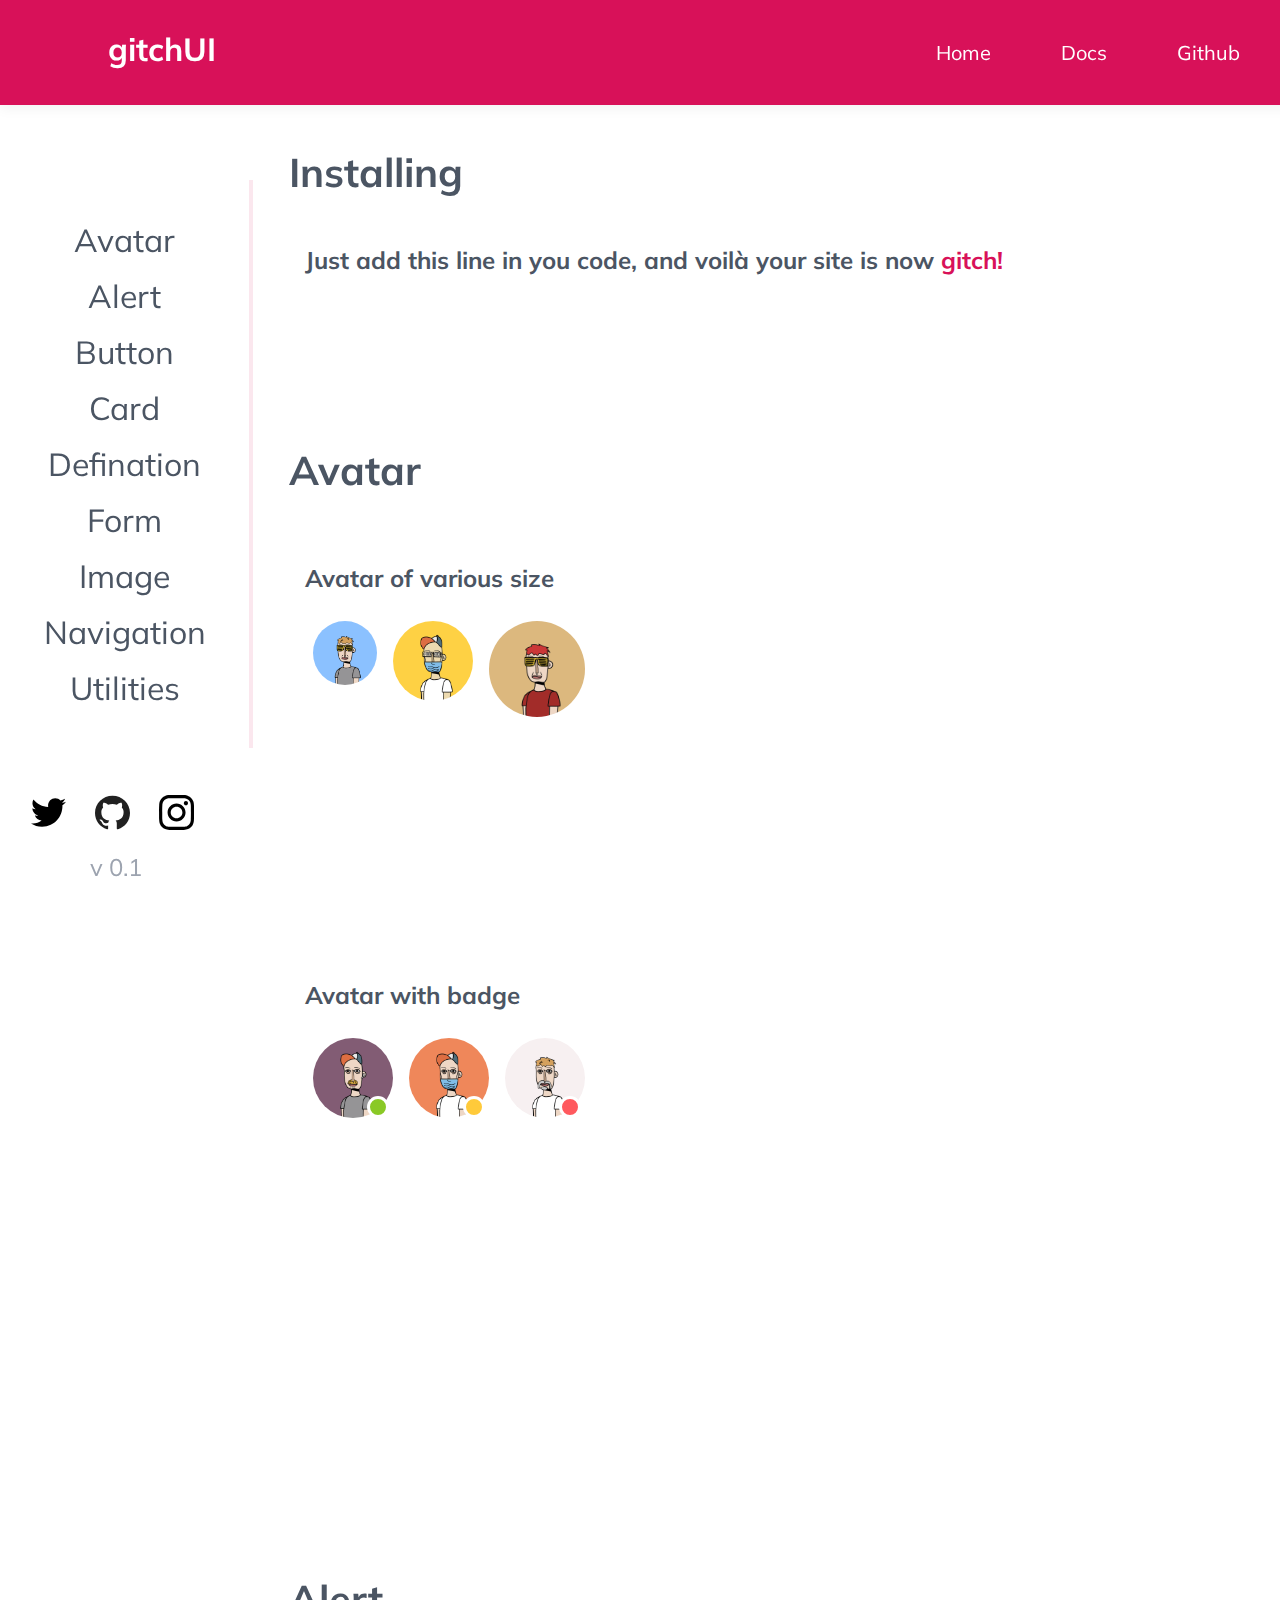
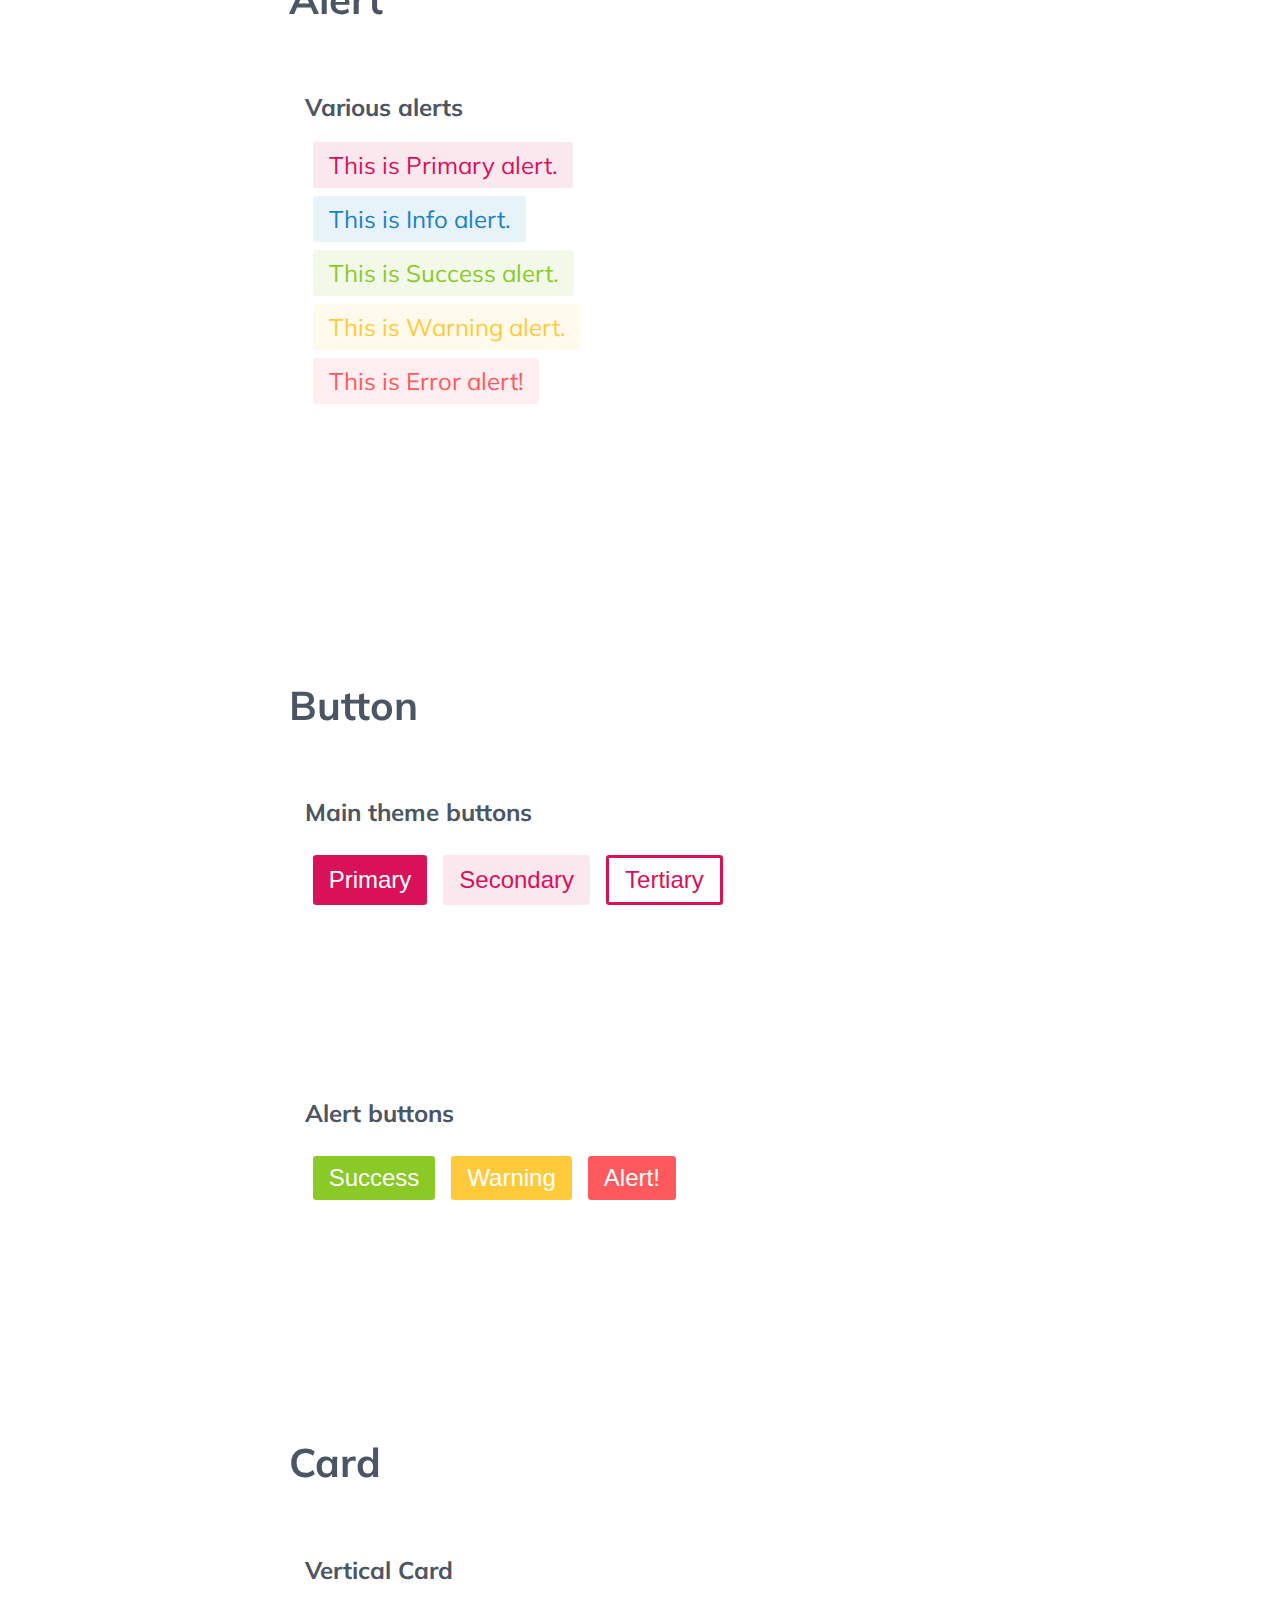
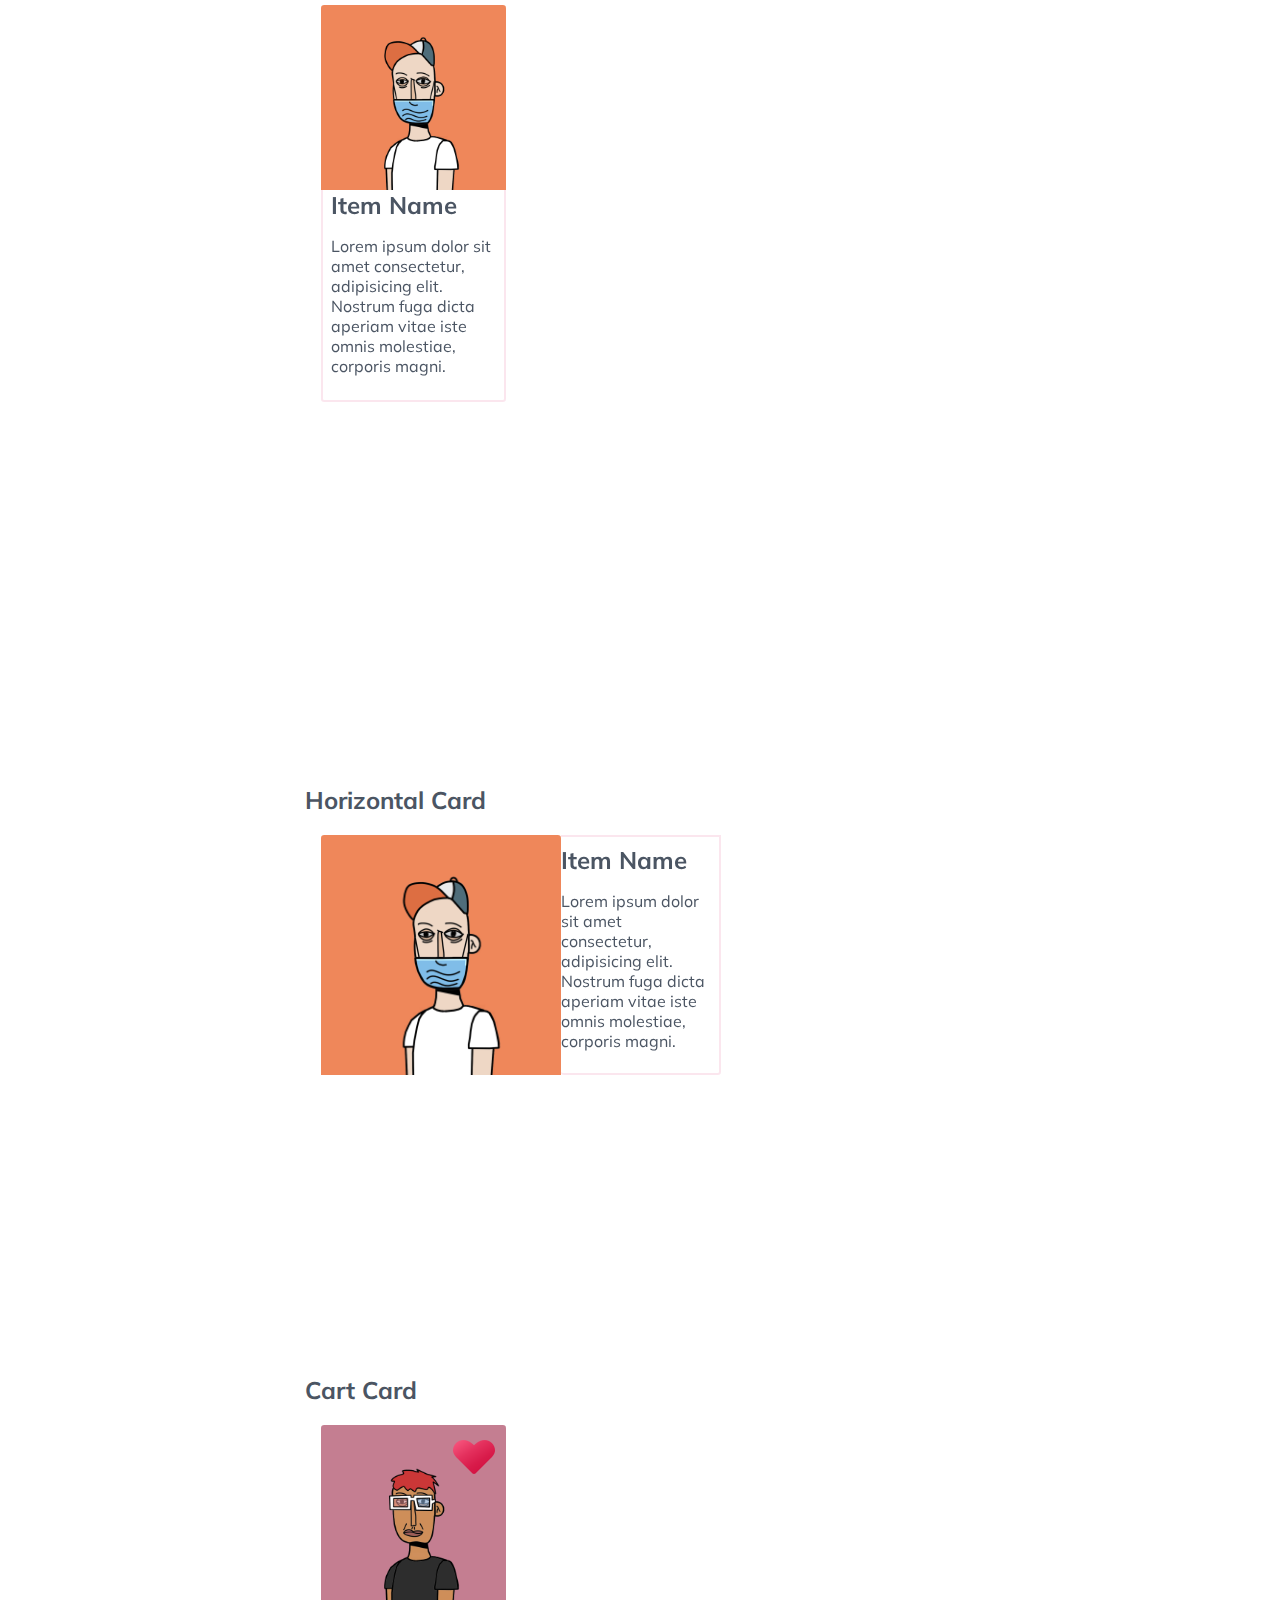
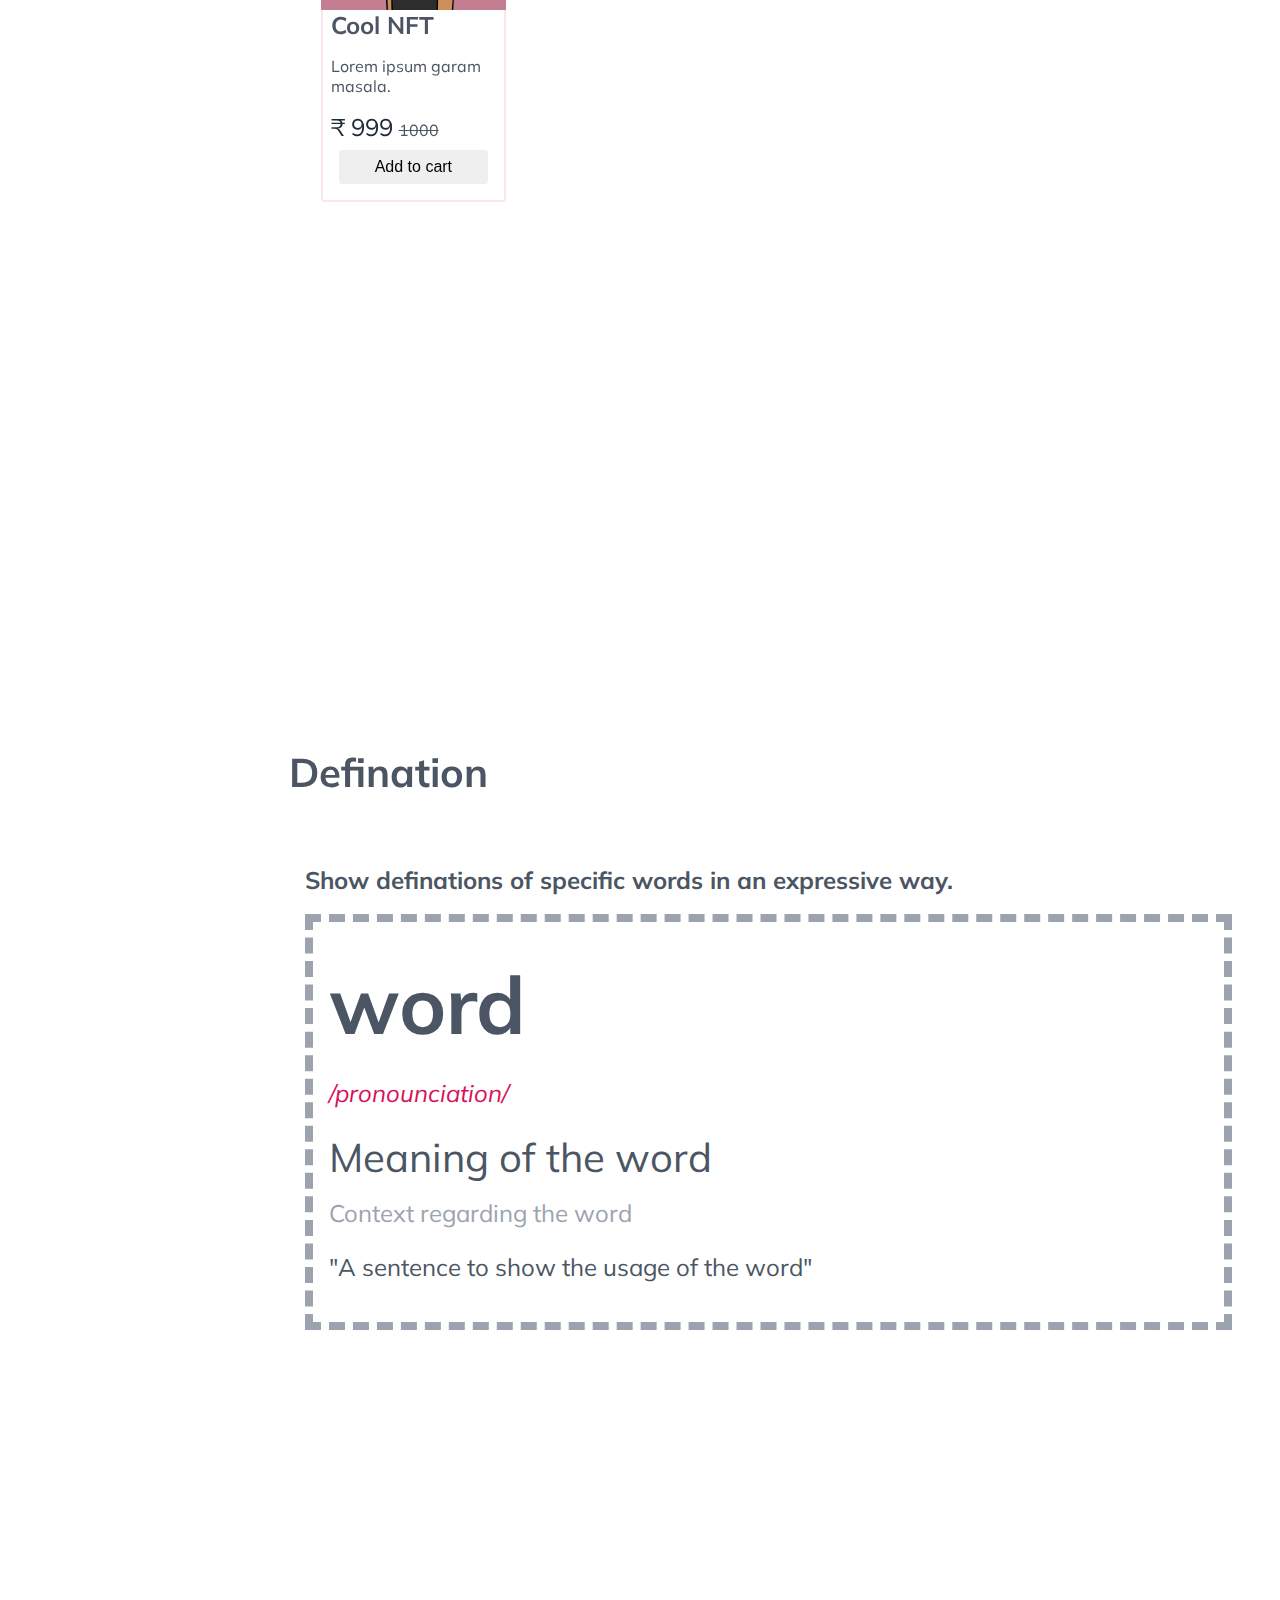
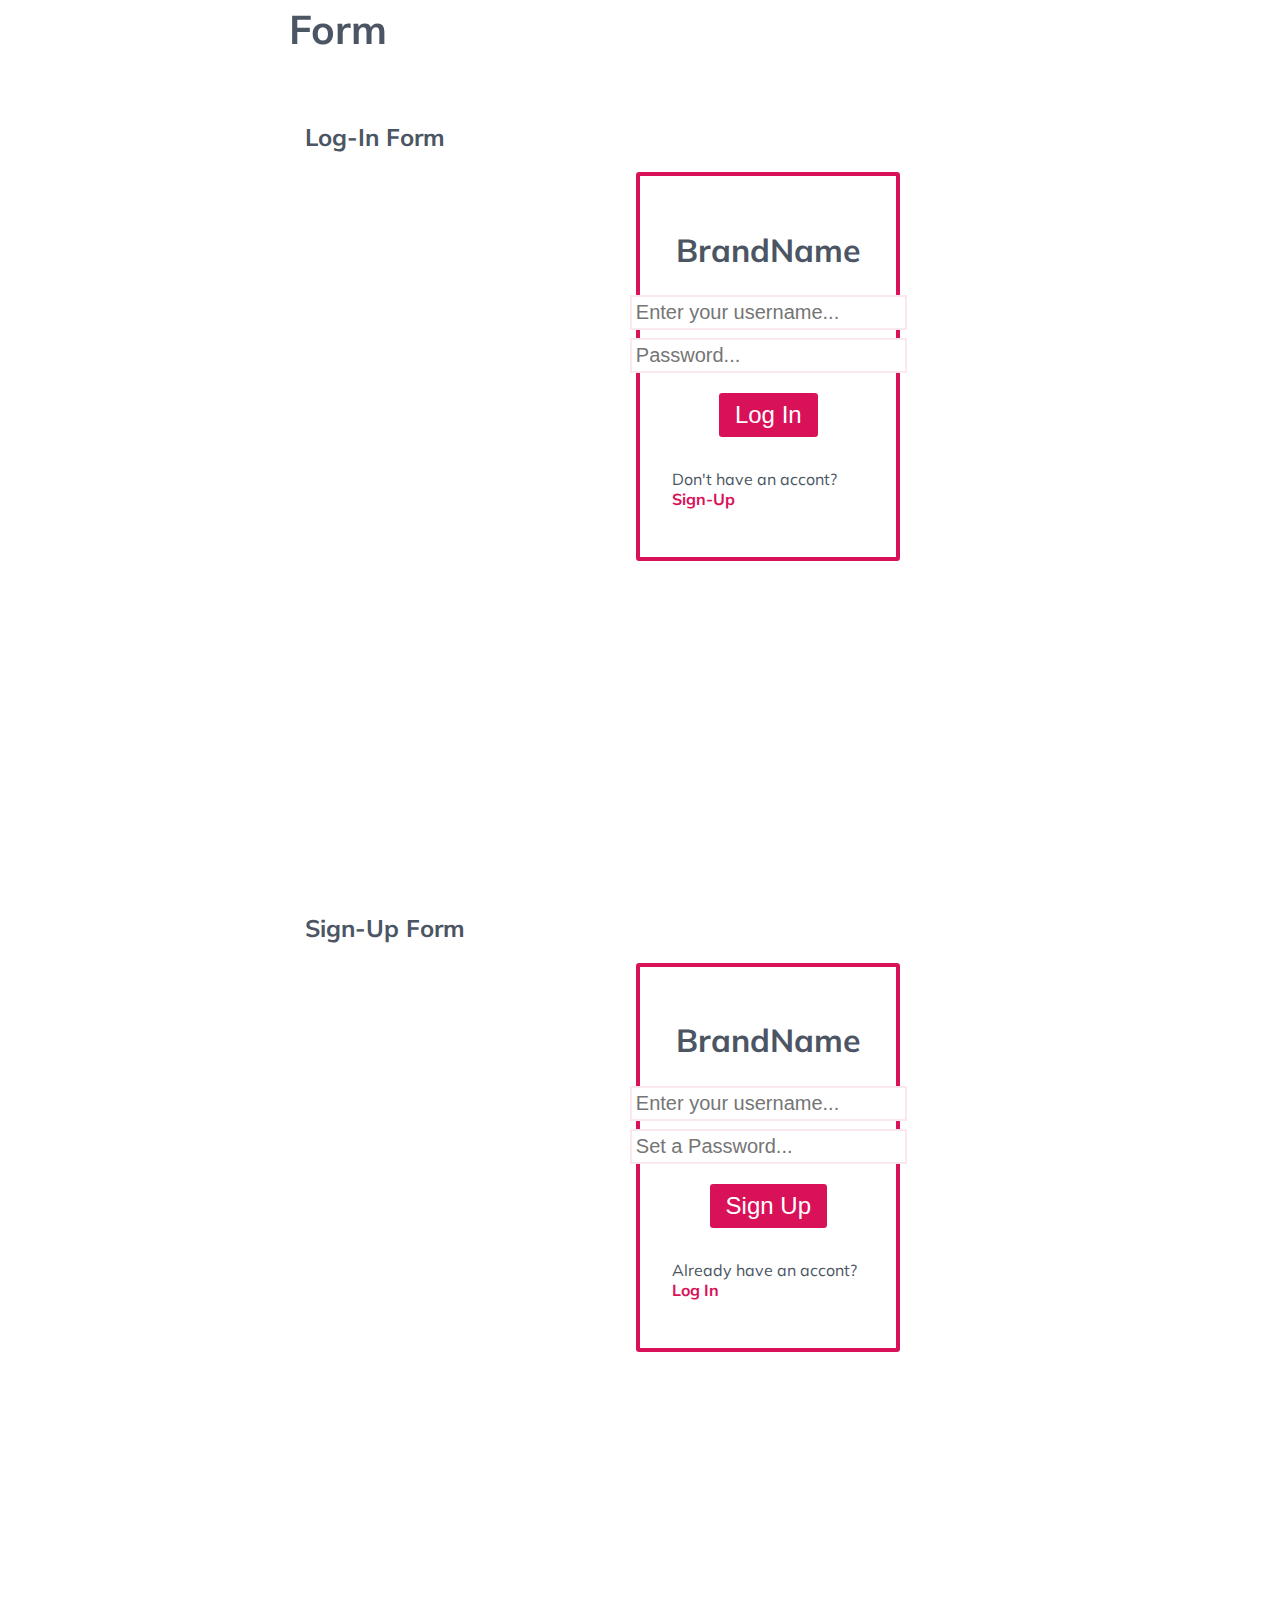
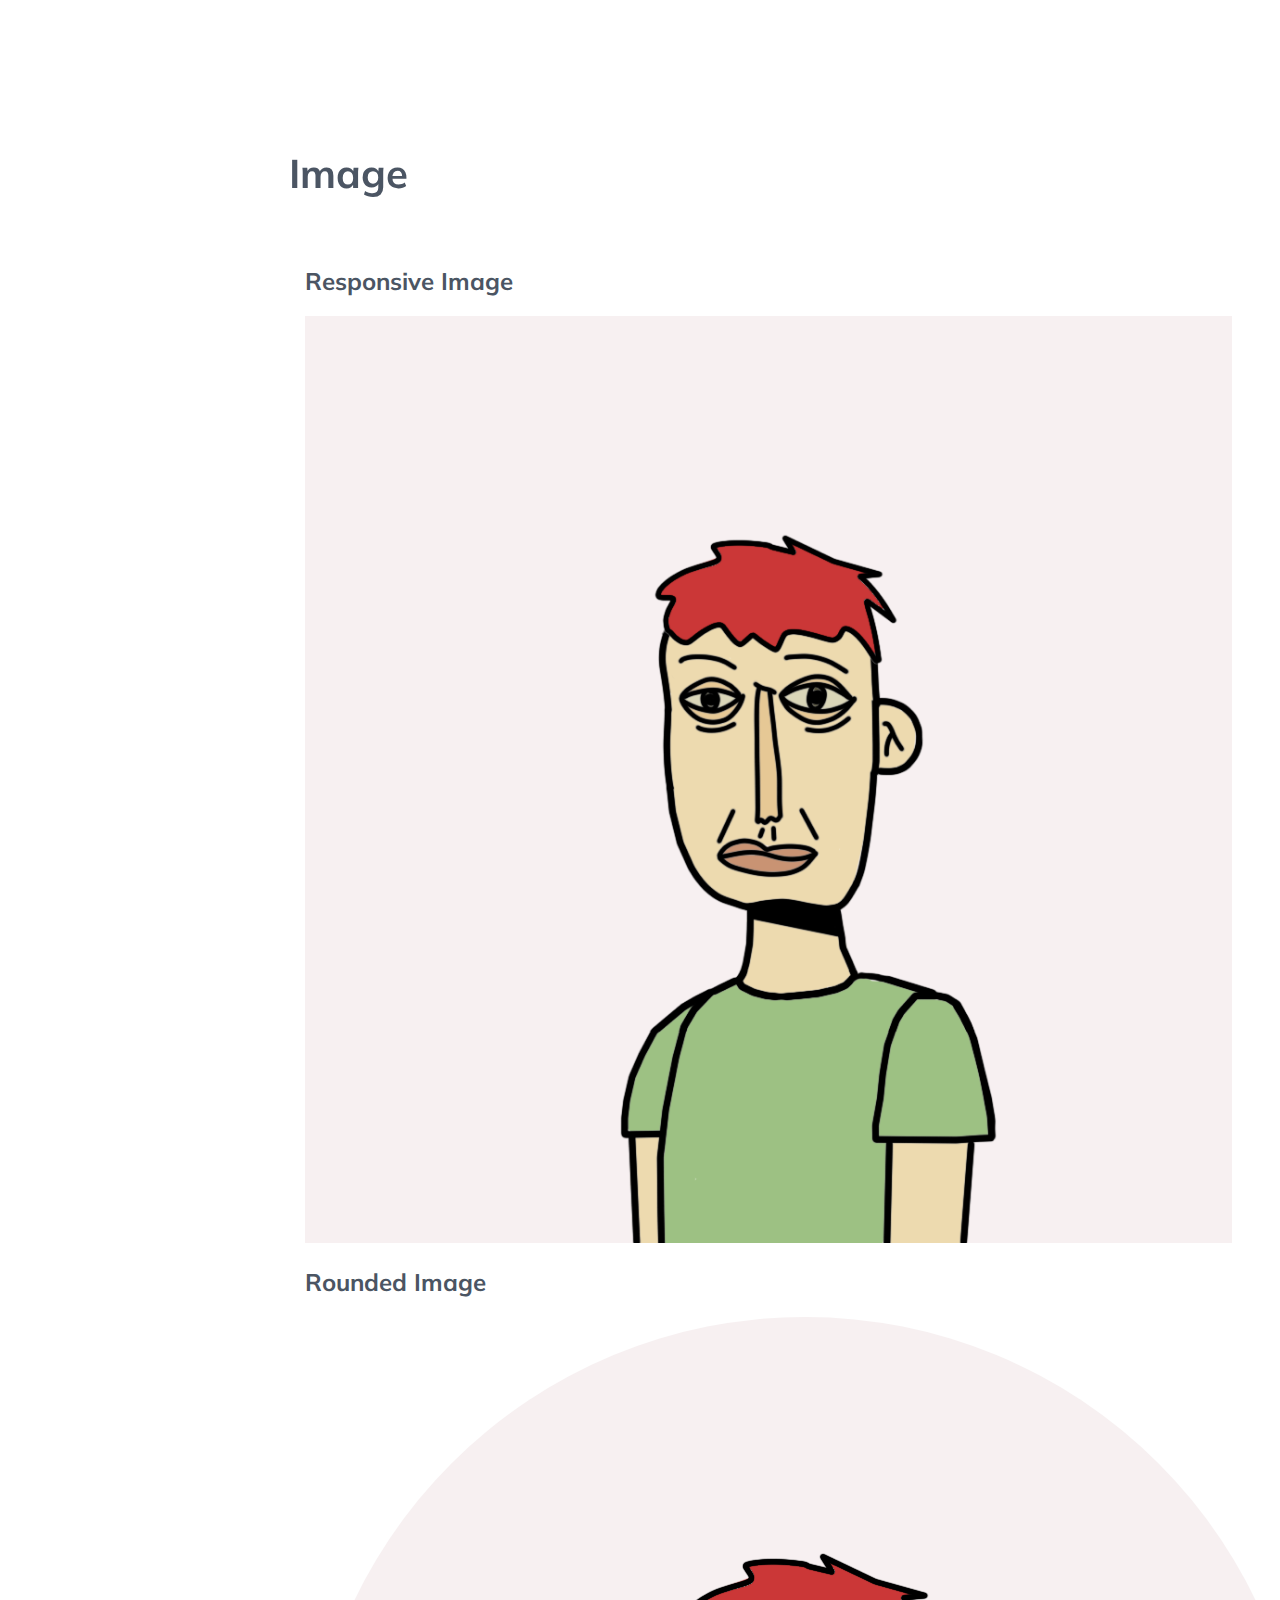
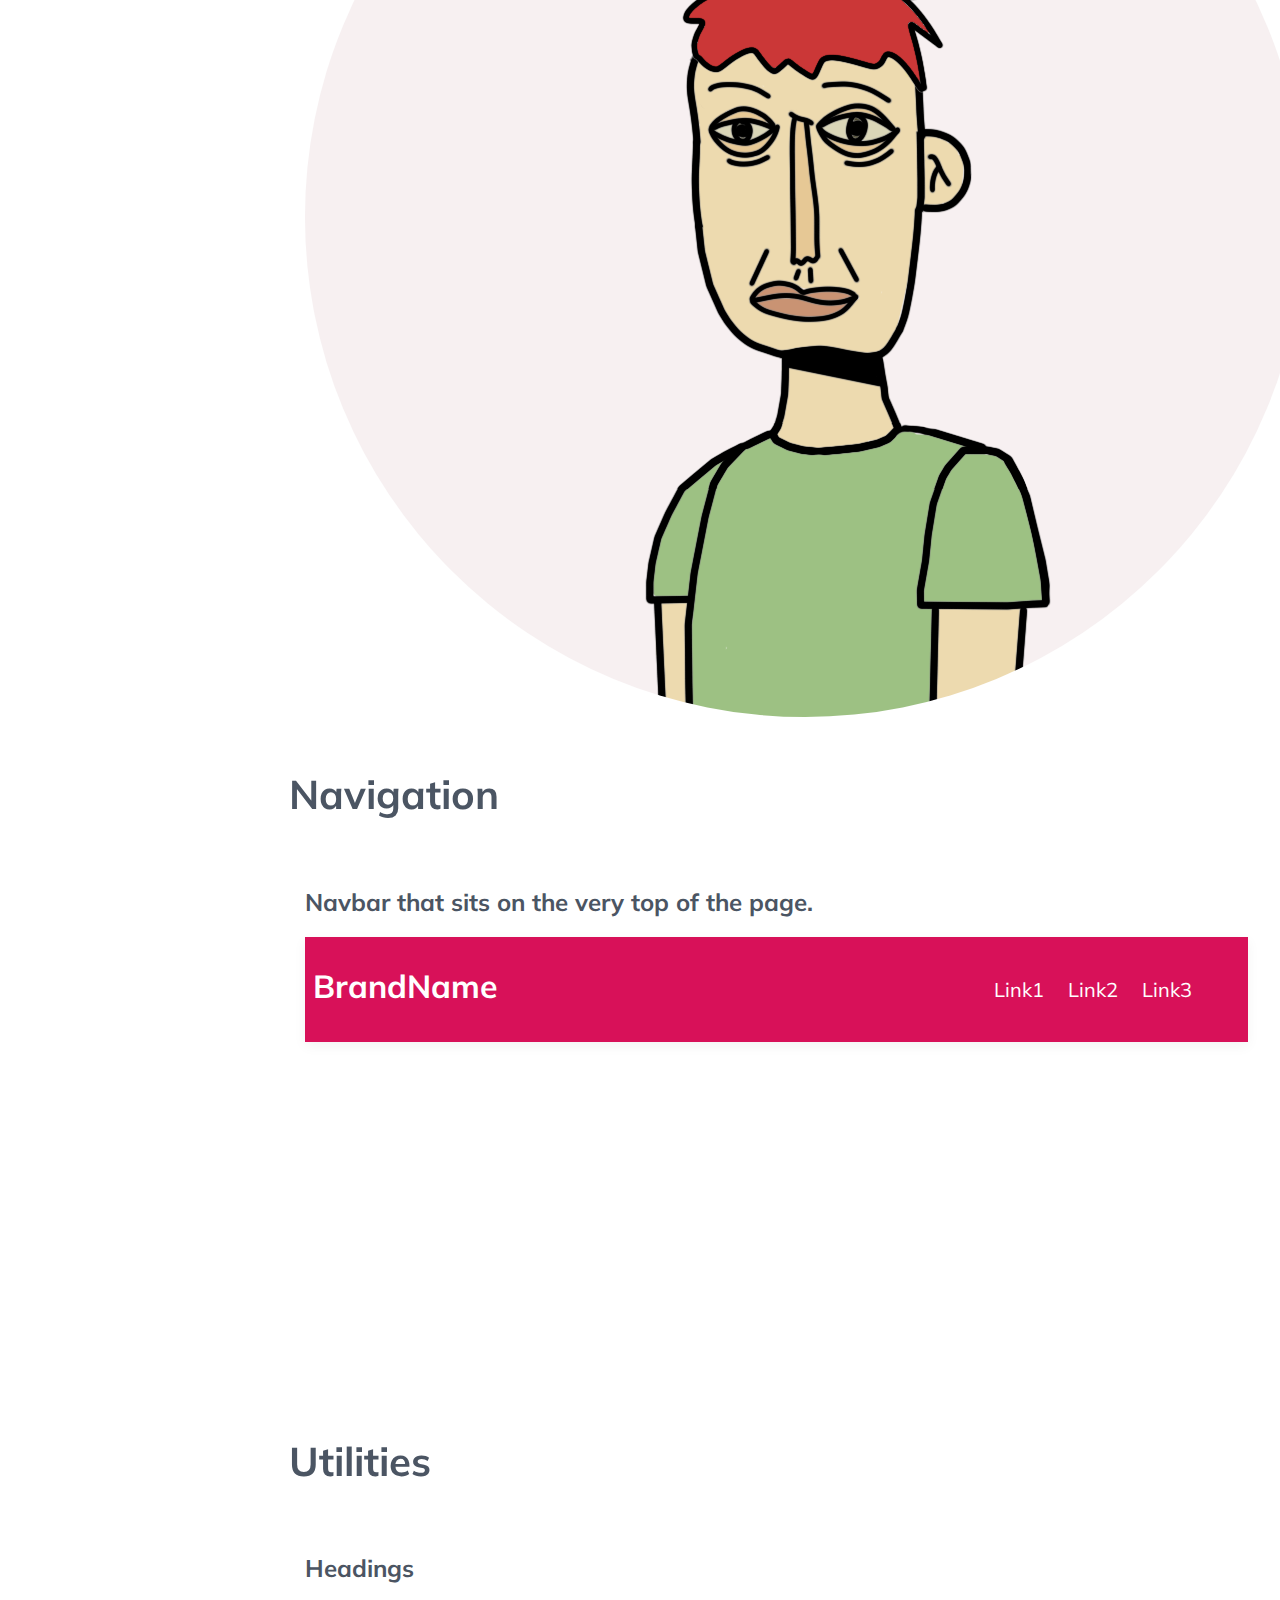
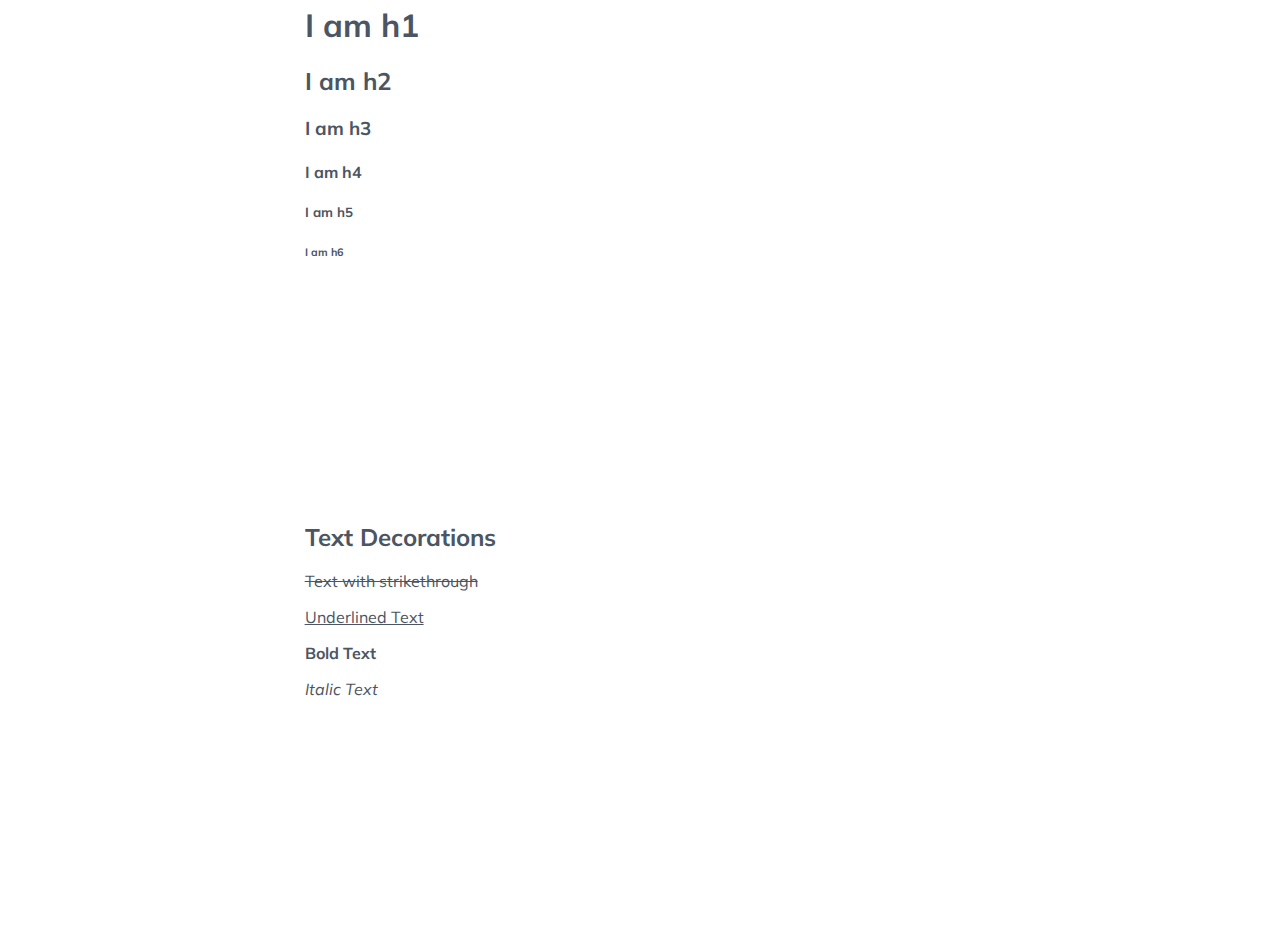
==== documentation.html @ a084b324 "Add Image component, Refactor home bg" ====
<!DOCTYPE html>
<html lang="en">

<head>
    <meta charset="UTF-8">
    <meta http-equiv="X-UA-Compatible" content="IE=edge">
    <meta name="viewport" content="width=device-width, initial-scale=1.0">
    <title>gitchUI ⭐</title>
    <link rel="shortcut icon" href="/resources/title.gif">
    <link rel="stylesheet" href="style.css">
</head>

<body>
    <div class="canvas">
        <div class="nav">
            <div class="logo">
                <script src="https://cdn.lordicon.com/libs/frhvbuzj/lord-icon-2.0.2.js"></script>
                <lord-icon src="https://cdn.lordicon.com/zbopvjaq.json" trigger="hover"
                    colors="primary:#ffffff,secondary:#ffffff" stroke="80" scale="66" style="width:100px;height:80px">
                </lord-icon>
                <h1>gitchUI</h1>
            </div>
            <div class="nav-right">
                <ul class="nav-menu">
                    <li><a href="index.html">Home</a></li>
                    <li><a href="documentation.html">Docs</a></li>
                    <li><a href="https://github.com/RawHeatG/gitchUI/tree/dev">Github</a></li>
                </ul>
            </div>
        </div>

        <div class="sidebar">
            <ul class="sidebar-menu">
                <li><a href="#avatar">Avatar</a></li>
                <li><a href="#alert">Alert</a></li>
                <li><a href="#button">Button</a></li>
                <li><a href="#card">Card</a></li>
                <li><a href="#defination">Defination</a></li>
                <li><a href="#form">Form</a></li>
                <li><a href="#image">Image</a></li>
                <li><a href="#navigation">Navigation</a></li>
                <li><a href="#utilities">Utilities</a></li>
            </ul>

            <div class="socials-menu">
                <a href="https://twitter.com/RawHeatG"><img class="icon-social" src="resources/icons/twitter.svg" /></a>
                <a href="https://github.com/RawHeatG"><img class="icon-social" src="resources/icons/github.svg" /></a>
                <a href="https://instagram.com/RawHeatG"><img class="icon-social"
                        src="resources/icons/instagram.svg" /></a>
            </div>
            <div class="version">
                v 0.1
            </div>
        </div>

        <div class="main-container">

            <h1 class="heading" id="installing">Installing</h1>
            <div class="installing">
                <h2>Just add this line in you code, and voilà your site is now <span class="primary-color">gitch!</span>
                </h2>
                <div class="code-block">
                    <iframe
                        src="https://carbon.now.sh/embed?bg=rgba%28171%2C184%2C195%2C0%29&t=one-light&wt=none&l=htmlmixed&ds=false&dsyoff=0px&dsblur=100px&wc=true&wa=true&pv=0px&ph=0px&ln=false&fl=1&fm=Hack&fs=18px&lh=133%25&si=false&es=2x&wm=false&code=%253Clink%2520rel%253D%2522stylesheet%2522%2520href%253D%2522https%253A%252F%252Fgitchui.netlify.app%252Fstyle.css%2522%253E"
                        style="width: 785px; height: 98px; border:0; transform: scale(1); overflow:hidden;"
                        sandbox="allow-scripts allow-same-origin">
                    </iframe>
                </div>
            </div>

            <h1 class="heading" id="avatar">Avatar</h1>
            <div class="avatar-container container">
                <h2>Avatar of various size</h2>
                <div class="flex-wrapper">
                    <img class="avatar-small" src="resources/avatar/avatar (1).png" alt="Avatar" />
                    <img class="avatar" src="resources/avatar/avatar (2).png" alt="Avatar" />
                    <img class="avatar-large" src="resources/avatar/avatar (3).png" alt="Avatar" />
                </div>

                <div class="code-block">
                    <iframe
                        src="https://carbon.now.sh/embed?bg=rgba%28171%2C184%2C195%2C0%29&t=one-light&wt=none&l=htmlmixed&ds=false&dsyoff=0px&dsblur=100px&wc=true&wa=true&pv=0px&ph=0px&ln=false&fl=1&fm=Hack&fs=18px&lh=133%25&si=false&es=2x&wm=false&code=%253Cimg%2520class%253D%2522avatar-small%2522%2520src%253D%2522resources%252Favatar%252Favatar%2520%281%29.png%2522%2520alt%253D%2522Avatar%2522%2520%252F%253E%250A%253Cimg%2520class%253D%2522avatar%2522%2520src%253D%2522resources%252Favatar%252Favatar%2520%282%29.png%2522%2520alt%253D%2522Avatar%2522%2520%252F%253E%250A%253Cimg%2520class%253D%2522avatar-large%2522%2520src%253D%2522resources%252Favatar%252Favatar%2520%283%29.png%2522%2520alt%253D%2522Avatar%2522%2520%252F%253E"
                        style="width: 895px; height: 215px; border:0; transform: scale(1); overflow:hidden;"
                        sandbox="allow-scripts allow-same-origin">
                    </iframe>
                </div>

                <h2>Avatar with badge</h2>
                <div class="flex-wrapper">
                    <div class="avatar-badge">
                        <img class="avatar" src=" resources/avatar/avatar (4).png" alt="Avatar" />
                        <div class="badge badge-online"></div>
                    </div>
                    <div class="avatar-badge">
                        <img class="avatar" src=" resources/avatar/avatar (5).png" alt="Avatar" />
                        <div class="badge badge-away"></div>
                    </div>
                    <div class="avatar-badge">
                        <img class="avatar" src=" resources/avatar/avatar (6).png" alt="Avatar" />
                        <div class="badge badge-offline"></div>
                    </div>
                </div>

                <div class="code-block">
                    <iframe
                        src="https://carbon.now.sh/embed?bg=rgba%28171%2C184%2C195%2C0%29&t=one-light&wt=none&l=htmlmixed&ds=false&dsyoff=0px&dsblur=100px&wc=true&wa=true&pv=0px&ph=0px&ln=false&fl=1&fm=Hack&fs=18px&lh=133%25&si=false&es=2x&wm=false&code=%253Cdiv%2520class%253D%2522avatar-badge%2522%253E%250A%2520%2520%253Cimg%2520class%253D%2522avatar%2522%2520src%253D%2522%2520resources%252Favatar%252Favatar%2520%284%29.png%2522%2520alt%253D%2522Avatar%2522%2520%252F%253E%250A%2520%2520%253Cdiv%2520class%253D%2522badge%2520badge-online%2522%253E%253C%252Fdiv%253E%250A%253C%252Fdiv%253E%250A%253Cdiv%2520class%253D%2522avatar-badge%2522%253E%250A%2520%2520%253Cimg%2520class%253D%2522avatar%2522%2520src%253D%2522%2520resources%252Favatar%252Favatar%2520%285%29.png%2522%2520alt%253D%2522Avatar%2522%2520%252F%253E%250A%2520%2520%253Cdiv%2520class%253D%2522badge%2520badge-away%2522%253E%253C%252Fdiv%253E%250A%253C%252Fdiv%253E%250A%253Cdiv%2520class%253D%2522avatar-badge%2522%253E%250A%2520%2520%253Cimg%2520class%253D%2522avatar%2522%2520src%253D%2522%2520resources%252Favatar%252Favatar%2520%286%29.png%2522%2520alt%253D%2522Avatar%2522%2520%252F%253E%250A%2520%2520%253Cdiv%2520class%253D%2522badge%2520badge-offline%2522%253E%253C%252Fdiv%253E%250A%253C%252Fdiv%253E"
                        style="width: 882px; height: 360px; border:0; transform: scale(1); overflow:hidden;"
                        sandbox="allow-scripts allow-same-origin">
                    </iframe>
                </div>
            </div>

            <h1 class="heading" id="alert">Alert</h1>
            <div class="alert-container container">
                <h2>Various alerts</h2>
                <p class="alert alert-primary">This is Primary alert.</p>
                <p class="alert alert-info">This is Info alert.</p>
                <p class="alert alert-success">This is Success alert.</p>
                <p class="alert alert-warning">This is Warning alert.</p>
                <p class="alert alert-error">This is Error alert!</p>

                <div class="code-block">
                    <iframe
                        src="https://carbon.now.sh/embed?bg=rgba%28171%2C184%2C195%2C0%29&t=one-light&wt=none&l=htmlmixed&ds=false&dsyoff=0px&dsblur=100px&wc=true&wa=true&pv=0px&ph=0px&ln=false&fl=1&fm=Hack&fs=18px&lh=133%25&si=false&es=2x&wm=false&code=%253Cp%2520class%253D%2522alert%2520alert-primary%2522%253EThis%2520is%2520Primary%2520alert.%253C%252Fp%253E%250A%253Cp%2520class%253D%2522alert%2520alert-info%2522%253EThis%2520is%2520Info%2520alert.%253C%252Fp%253E%250A%253Cp%2520class%253D%2522alert%2520alert-success%2522%253EThis%2520is%2520Success%2520alert.%253C%252Fp%253E%250A%253Cp%2520class%253D%2522alert%2520alert-warning%2522%253EThis%2520is%2520Warning%2520alert.%253C%252Fp%253E%250A%253Cp%2520class%253D%2522alert%2520alert-error%2522%253EThis%2520is%2520Error%2520alert%21%253C%252Fp%253E"
                        style="width: 656px; height: 192px; border:0; transform: scale(1); overflow:hidden;"
                        sandbox="allow-scripts allow-same-origin">
                    </iframe>
                </div>
            </div>

            <h1 class="heading" id="button">Button</h1>
            <div class="btn-container container">
                <h2>Main theme buttons</h2>
                <div class="flex-wrapper">
                    <button class="btn btn-primary">Primary</button>
                    <button class="btn btn-secondary">Secondary</button>
                    <button class="btn btn-tertiary">Tertiary</button>
                </div>

                <div class="code-block">
                    <iframe
                        src="https://carbon.now.sh/embed?bg=rgba%28171%2C184%2C195%2C0%29&t=one-light&wt=none&l=htmlmixed&ds=false&dsyoff=0px&dsblur=100px&wc=true&wa=true&pv=0px&ph=0px&ln=false&fl=1&fm=Hack&fs=18px&lh=133%25&si=false&es=2x&wm=false&code=%253Cbutton%2520class%253D%2522btn%2520btn-primary%2522%253EPrimary%253C%252Fbutton%253E%250A%253Cbutton%2520class%253D%2522btn%2520btn-secondary%2522%253ESecondary%253C%252Fbutton%253E%250A%253Cbutton%2520class%253D%2522btn%2520btn-tertiary%2522%253ETertiary%253C%252Fbutton%253E"
                        style="width: 602px; height: 145px; border:0; transform: scale(1); overflow:hidden;"
                        sandbox="allow-scripts allow-same-origin">
                    </iframe>
                </div>

                <h2>Alert buttons</h2>
                <div class="flex-wrapper">
                    <button class="btn btn-success">Success</button>
                    <button class="btn btn-warning">Warning</button>
                    <button class="btn btn-alert">Alert!</button>
                </div>
                <div class="code-block">
                    <iframe
                        src="https://carbon.now.sh/embed?bg=rgba%28171%2C184%2C195%2C0%29&t=one-light&wt=none&l=htmlmixed&ds=false&dsyoff=0px&dsblur=100px&wc=true&wa=true&pv=0px&ph=0px&ln=false&fl=1&fm=Hack&fs=18px&lh=133%25&si=false&es=2x&wm=false&code=%253Cbutton%2520class%253D%2522btn%2520btn-success%2522%253ESuccess%253C%252Fbutton%253E%250A%253Cbutton%2520class%253D%2522btn%2520btn-warning%2522%253EWarning%253C%252Fbutton%253E%250A%253Cbutton%2520class%253D%2522btn%2520btn-alert%2522%253EAlert%21%253C%252Fbutton%253E"
                        style="width: 558px; height: 145px; border:0; transform: scale(1); overflow:hidden;"
                        sandbox="allow-scripts allow-same-origin">
                    </iframe>
                </div>

            </div>

            <h1 class="heading" id="card">Card</h1>
            <div class="card-container container">
                <h2>Vertical Card</h2>
                <div class="card">
                    <img class="card-img" src="resources/avatar/avatar (5).png" alt="card-image" />
                    <div class="card-content">
                        <h2 class="card-heading">Item Name</h2>
                        <p>
                            Lorem ipsum dolor sit amet consectetur, adipisicing elit. Nostrum fuga dicta aperiam vitae
                            iste omnis molestiae, corporis magni.
                        </p>
                    </div>
                </div>
                <div class="code-block">
                    <iframe
                        src="https://carbon.now.sh/embed?bg=rgba%28171%2C184%2C195%2C0%29&t=one-light&wt=none&l=htmlmixed&ds=false&dsyoff=0px&dsblur=100px&wc=true&wa=true&pv=0px&ph=0px&ln=false&fl=1&fm=Hack&fs=18px&lh=133%25&si=false&es=2x&wm=false&code=%253Cdiv%2520class%253D%2522card%2522%253E%250A%2520%2520%253Cimg%2520class%253D%2522card-img%2522%2520src%253D%2522resources%252Favatar%252Favatar%2520%285%29.png%2522%2520alt%253D%2522card-image%2522%2520%252F%253E%250A%2520%2520%253Cdiv%2520class%253D%2522card-content%2522%253E%250A%2520%2520%2520%2520%253Ch2%2520class%253D%2522card-heading%2522%253EItem%2520Name%253C%252Fh2%253E%250A%2520%2520%2520%2520%253Cp%253ELorem%2520ipsum%2520dolor%2520sit%2520amet%2520consectetur%252C%2520adipisicing%2520elit.%2520Nostrum%2520fuga%2520dicta%2520%2509%2509aperiam%2520vitaeiste%2520omnis%2520molestiae%252C%2520corporis%2520magni.%253C%252Fp%253E%250A%2520%2520%253C%252Fdiv%253E%250A%253C%252Fdiv%253E"
                        style="width: 1024px; height: 260px; border:0; transform: scale(1); overflow:hidden;"
                        sandbox="allow-scripts allow-same-origin">
                    </iframe>
                </div>

                <h2>Horizontal Card</h2>
                <div class="card-horizontal">
                    <img class="card-img" src="resources/avatar/avatar (5).png" alt="card-image" />
                    <div class="card-horizontal-content">
                        <h2 class="card-heading">Item Name</h2>
                        <p>
                            Lorem ipsum dolor sit amet consectetur, adipisicing elit. Nostrum fuga dicta aperiam vitae
                            iste omnis molestiae, corporis magni.
                        </p>
                    </div>
                </div>
                <div class="code-block">
                    <iframe
                        src="https://carbon.now.sh/embed?bg=rgba%28171%2C184%2C195%2C0%29&t=one-light&wt=none&l=htmlmixed&ds=false&dsyoff=0px&dsblur=100px&wc=true&wa=true&pv=0px&ph=0px&ln=false&fl=1&fm=Hack&fs=18px&lh=133%25&si=false&es=2x&wm=false&code=%253Cdiv%2520class%253D%2522card-horizontal%2522%253E%250A%2520%2520%253Cimg%2520class%253D%2522card-img%2522%2520src%253D%2522resources%252Favatar%252Favatar%2520%285%29.png%2522%2520alt%253D%2522card-image%2522%2520%252F%253E%250A%2520%2520%253Cdiv%2520class%253D%2522card-horizontal-content%2522%253E%250A%2520%2520%2520%2520%253Ch2%2520class%253D%2522card-heading%2522%253EItem%2520Name%253C%252Fh2%253E%250A%2509%253Cp%253ELorem%2520ipsum%2520dolor%2520sit%2520amet%2520consectetur%252C%2520adipisicing%2520elit.%2520Nostrum%2520fuga%2520dicta%2520%2509%2509aperiam%2520vitaeiste%2520omnis%2520molestiae%252C%2520corporis%2520magni.%253C%252Fp%253E%250A%2520%2520%253C%252Fdiv%253E%250A%253C%252Fdiv%253E"
                        style="width: 1024px; height: 260px; border:0; transform: scale(1); overflow:hidden;"
                        sandbox="allow-scripts allow-same-origin">
                    </iframe>
                </div>

                <h2>Cart Card</h2>
                <div class="card">
                    <img class="card-wishlist" src="resources/icons/heart_.png" />
                    <img class="card-img" src="resources/avatar/avatar (12).png" alt="card-image" />
                    <div class="card-content">
                        <h2 class="card-heading">Cool NFT</h2>
                        <p>Lorem ipsum garam masala.</p>
                        <div class="price">
                            <span class="card-price">₹ 999 </span><s>1000</s>
                        </div>
                        <button class="btn btn-icon">Add to cart</button>
                    </div>
                </div>
                <div class="code-block">
                    <iframe
                        src="https://carbon.now.sh/embed?bg=rgba%28171%2C184%2C195%2C0%29&t=one-light&wt=none&l=htmlmixed&ds=false&dsyoff=0px&dsblur=100px&wc=true&wa=true&pv=0px&ph=0px&ln=false&fl=1&fm=Hack&fs=18px&lh=133%25&si=false&es=2x&wm=false&code=%253Cdiv%2520class%253D%2522card%2522%253E%250A%2520%2520%253Cimg%2520class%253D%2522card-wishlist%2522%2520src%253D%2522resources%252Ficons%252Fheart_.png%2522%2520%252F%253E%250A%2520%2520%253Cimg%2520class%253D%2522card-img%2522%2520src%253D%2522resources%252Favatar%252Favatar%2520%2812%29.png%2522%2520%252F%253E%250A%2520%2520%253Cdiv%2520class%253D%2522card-content%2522%253E%250A%2509%253Ch2%2520class%253D%2522card-heading%2522%253ECool%2520NFT%253C%252Fh2%253E%250A%2509%253Cp%253ELorem%2520ipsum%2520garam%2520masala.%253C%252Fp%253E%250A%2509%253Cdiv%2520class%253D%2522price%2522%253E%250A%2509%2520%2520%253Cspan%2520class%253D%2522card-price%2522%253E%25E2%2582%25B9%2520999%2520%253C%252Fspan%253E%253Cs%253E1000%253C%252Fs%253E%250A%2509%253C%252Fdiv%253E%250A%2520%2520%2520%2520%253Cbutton%2520class%253D%2522btn%2520btn-icon%2522%253EAdd%2520to%2520cart%253C%252Fbutton%253E%250A%2520%2520%253C%252Fdiv%253E%250A%253C%252Fdiv%253E"
                        style="width: 760px; height: 358px; border:0; transform: scale(1); overflow:hidden;"
                        sandbox="allow-scripts allow-same-origin">
                    </iframe>
                </div>
            </div>

            <h1 class="heading" id="defination">Defination</h1>
            <div class="defination-container container">
                <h2>Show definations of specific words in an expressive way.</h2>
                <div class="defination-border">
                    <p class="defination-word">word</p>
                    <p class="defination-pronounciation">/pronounciation/</p>
                    <p class="defination-meaning">Meaning of the word</p>
                    <p class="defination-sub-meaning">Context regarding the word</p>
                    <p class="defination-example">"A sentence to show the usage of the word"</p>
                </div>

                <div class="code-block">
                    <iframe
                        src="https://carbon.now.sh/embed?bg=rgba%28171%2C184%2C195%2C0%29&t=one-light&wt=none&l=htmlmixed&ds=false&dsyoff=0px&dsblur=100px&wc=true&wa=true&pv=0px&ph=0px&ln=false&fl=1&fm=Hack&fs=18px&lh=133%25&si=false&es=2x&wm=false&code=%253Cp%2520class%253D%2522defination-word%2522%253Eword%253C%252Fp%253E%250A%253Cp%2520class%253D%2522defination-pronounciation%2522%253E%252Fpronounciation%252F%253C%252Fp%253E%250A%253Cp%2520class%253D%2522defination-meaning%2522%253EMeaning%2520of%2520the%2520word%253C%252Fp%253E%250A%253Cp%2520class%253D%2522defination-sub-meaning%2522%253EContext%2520regarding%2520the%2520word%253C%252Fp%253E%250A%253Cp%2520class%253D%2522defination-example%2522%253E%2522A%2520sentence%2520to%2520show%2520the%2520usage%2520of%2520the%2520word%2522%253C%252Fp%253E"
                        style="width: 862px; height: 190px; border:0; transform: scale(1); overflow:hidden;"
                        sandbox="allow-scripts allow-same-origin">
                    </iframe>
                </div>
            </div>

            <h1 class="heading" id="form">Form</h1>
            <div class="form-container container">
                <h2>Log-In Form</h2>
                <div class="form">
                    <div class="form-wrapper">
                        <h1>BrandName</h1>
                        <input placeholder="Enter your username..." />
                        <input placeholder="Password..." />
                        <button class="btn btn-primary">Log In</button>
                        <p>Don't have an accont? <span>Sign-Up</span></p>
                    </div>
                </div>

                <div class="code-block">
                    <iframe
                        src="https://carbon.now.sh/embed?bg=rgba%28171%2C184%2C195%2C0%29&t=one-light&wt=none&l=htmlmixed&ds=false&dsyoff=0px&dsblur=100px&wc=true&wa=true&pv=0px&ph=0px&ln=false&fl=1&fm=Hack&fs=18px&lh=133%25&si=false&es=2x&wm=false&code=%253Cdiv%2520class%253D%2522form%2522%253E%250A%2509%253Cdiv%2520class%253D%2522form-wrapper%2522%253E%250A%2509%2520%2520%2520%2520%253Ch1%253EBrandName%253C%252Fh1%253E%250A%2509%2520%2520%2520%2520%253Cinput%2520placeholder%253D%2522Enter%2520your%2520username...%2522%2520%252F%253E%250A%2509%2520%2520%2520%2520%253Cinput%2520placeholder%253D%2522Password...%2522%2520%252F%253E%250A%2509%2520%2520%2520%2520%253Cbutton%2520class%253D%2522btn%2520btn-primary%2522%253ELog%2520In%253C%252Fbutton%253E%250A%2509%2520%2520%2520%2520%253Cp%253EDon%27t%2520have%2520an%2520accont%253F%2520%253Cspan%253ESign-Up%253C%252Fspan%253E%253C%252Fp%253E%250A%2509%253C%252Fdiv%253E%250A%2520%253C%252Fdiv"
                        style="width: 656px; height: 312px; border:0; transform: scale(1); overflow:hidden;"
                        sandbox="allow-scripts allow-same-origin">
                    </iframe>
                </div>

                <h2>Sign-Up Form</h2>
                <div class="form">
                    <div class="form-wrapper">
                        <h1>BrandName</h1>
                        <input placeholder="Enter your username..." />
                        <input placeholder="Set a Password..." />
                        <button class="btn btn-primary">Sign Up</button>
                        <p>Already have an accont? <span>Log In</span></p>
                    </div>
                </div>

                <div class="code-block">
                    <iframe
                        src="https://carbon.now.sh/embed?bg=rgba%28171%2C184%2C195%2C0%29&t=one-light&wt=none&l=htmlmixed&ds=false&dsyoff=0px&dsblur=100px&wc=true&wa=true&pv=0px&ph=0px&ln=false&fl=1&fm=Hack&fs=18px&lh=133%25&si=false&es=2x&wm=false&code=%253Cdiv%2520class%253D%2522form%2522%253E%250A%2520%2520%2520%2520%253Cdiv%2520class%253D%2522form-wrapper%2522%253E%250A%2520%2520%2520%2520%2520%2520%2520%2520%253Ch1%253EBrandName%253C%252Fh1%253E%250A%2520%2520%2520%2520%2520%2520%2520%2520%253Cinput%2520placeholder%253D%2522Enter%2520your%2520username...%2522%2520%252F%253E%250A%2520%2520%2520%2520%2520%2520%2520%2520%253Cinput%2520placeholder%253D%2522Set%2520a%2520Password...%2522%2520%252F%253E%250A%2520%2520%2520%2520%2520%2520%2520%2520%253Cbutton%2520class%253D%2522btn%2520btn-primary%2522%253ESign%2520Up%253C%252Fbutton%253E%250A%2520%2520%2520%2520%2520%2520%2520%2520%253Cp%253EAlready%2520have%2520an%2520accont%253F%2520%253Cspan%253ELog%2520In%253C%252Fspan%253E%253C%252Fp%253E%250A%2520%2520%2520%2520%253C%252Fdiv%253E%250A%253C%252Fdiv%253E"
                        style="width: 666px; height: 312px; border:0; transform: scale(1); overflow:hidden;"
                        sandbox="allow-scripts allow-same-origin">
                    </iframe>
                </div>
            </div>

            <h1 class="heading" id="image">Image</h1>
            <div class="image-container container">
                <h2>Responsive Image</h2>
                <img class="img-responsive" src="/resources/avatar/avatar (14).png" alt="responsive image">
                <h2>Rounded Image</h2>
                <img class="img-rounded" src="/resources/avatar/avatar (14).png" alt="rounded image">
            </div>

            <h1 class="heading" id="navigation">Navigation</h1>
            <div class="navigation container">
                <h2> Navbar that sits on the very top of the page.</h2>
                <div class="navbar">
                    <h1>BrandName</h1>
                    <div class="nav-right">
                        <ul class="nav-menu">
                            <li><a href="index.html">Link1</a></li>
                            <li><a>Link2</a></li>
                            <li><a>Link3</a></li>
                        </ul>
                    </div>
                </div>
                <div class="code-block">
                    <iframe
                        src="https://carbon.now.sh/embed?bg=rgba%28171%2C184%2C195%2C0%29&t=one-light&wt=none&l=htmlmixed&ds=false&dsyoff=0px&dsblur=100px&wc=true&wa=true&pv=0px&ph=0px&ln=false&fl=1&fm=Hack&fs=18px&lh=133%25&si=false&es=2x&wm=false&code=%253Cdiv%2520class%253D%2522navbar%2522%253E%250A%2520%2520%253Ch1%253EBrandName%253C%252Fh1%253E%250A%2520%2520%253Cdiv%2520class%253D%2522nav-right%2522%253E%250A%2509%253Cul%2520class%253D%2522nav-menu%2522%253E%250A%2509%2520%2520%253Cli%253E%253Ca%2520href%253D%2522index.html%2522%253ELink1%253C%252Fa%253E%253C%252Fli%253E%250A%2509%2520%2520%253Cli%253E%253Ca%253ELink2%253C%252Fa%253E%253C%252Fli%253E%250A%2509%2520%2520%253Cli%253E%253Ca%253ELink3%253C%252Fa%253E%253C%252Fli%253E%250A%2509%253C%252Ful%253E%250A%2520%2520%253C%252Fdiv%253E%250A%253C%252Fdiv%253E"
                        style="width: 600px; height: 310px; border:0; transform: scale(1); overflow:hidden;"
                        sandbox="allow-scripts allow-same-origin">
                    </iframe>
                </div>
            </div>

            <h1 class="heading" id="utilities">Utilities</h1>
            <div class="utilities-container container">
                <h2>Headings</h2>
                <div>
                    <h1>I am h1</h1>
                    <h2>I am h2</h2>
                    <h3>I am h3</h3>
                    <h4>I am h4</h4>
                    <h5>I am h5</h5>
                    <h6>I am h6</h6>
                </div>
                <div class="code-block">
                    <iframe
                        src="https://carbon.now.sh/embed?bg=rgba%28171%2C184%2C195%2C0%29&t=one-light&wt=none&l=htmlmixed&ds=false&dsyoff=0px&dsblur=100px&wc=true&wa=true&pv=0px&ph=0px&ln=false&fl=1&fm=Hack&fs=18px&lh=133%25&si=false&es=2x&wm=false&code=%253Ch1%253EI%2520am%2520h1%253C%252Fh1%253E%250A%253Ch2%253EI%2520am%2520h2%253C%252Fh2%253E%250A%253Ch3%253EI%2520am%2520h3%253C%252Fh3%253E%250A%253Ch4%253EI%2520am%2520h4%253C%252Fh4%253E%250A%253Ch5%253EI%2520am%2520h5%253C%252Fh5%253E%250A%253Ch6%253EI%2520am%2520h6%253C%252Fh6%253E"
                        style="width: 212px; height: 214px; border:0; transform: scale(1); overflow:hidden;"
                        sandbox="allow-scripts allow-same-origin">
                    </iframe>
                </div>
                <h2>Text Decorations</h2>
                <div>
                    <p><s>Text with strikethrough</s></p>
                    <p><u>Underlined Text</u></p>
                    <p><b>Bold Text</b></p>
                    <p><i>Italic Text</i></p>
                </div>
                <div class="code-block">
                    <iframe
                        src="https://carbon.now.sh/embed?bg=rgba%28171%2C184%2C195%2C0%29&t=one-light&wt=none&l=htmlmixed&ds=false&dsyoff=0px&dsblur=100px&wc=true&wa=true&pv=0px&ph=0px&ln=false&fl=1&fm=Hack&fs=18px&lh=133%25&si=false&es=2x&wm=false&code=%253Cp%253E%253Cs%253EText%2520with%2520strikethrough%253C%252Fs%253E%253C%252Fp%253E%250A%253Cp%253E%253Cu%253EUnderlined%2520Text%253C%252Fu%253E%253C%252Fp%253E%250A%253Cp%253E%253Cb%253EBold%2520Text%253C%252Fb%253E%253C%252Fp%253E%250A%253Cp%253E%253Ci%253EItalic%2520Text%253C%252Fi%253E%253C%252Fp%253E"
                        style="width: 439px; height: 167px; border:0; transform: scale(1); overflow:hidden;"
                        sandbox="allow-scripts allow-same-origin">
                    </iframe>
                </div>
            </div>



</body>

</html>
---- style.css ----
@import url('https://fonts.googleapis.com/css2?family=Mulish&display=swap');

:root {
    --primary-color: #d81159;
    --primary-bgcolor: rgba(216, 17, 89, 0.1);
    --shadow-gray: #9CA3AF;
    --green: #8ac926;
    --green-bg: rgba(138, 201, 38, 0.1);
    --yellow: #ffca3a;
    --yellow-bg: rgba(255, 202, 58, 0.1);
    --red: #ff595e;
    --red-bg: rgba(255, 89, 94, 0.1);
    --blue: #1982c4;
    --blue-bg: rgba(25, 130, 196, 0.1);
    --gray: #4B5563;
    --dark-gray: #1F2937;
   
    --primary-radius: 0.2rem;

}

html{
    scroll-behavior: smooth;
}

body {
    font-family: 'Mulish', sans-serif;
    margin: 0;
}

/* HOME */
.background{
    height: 90%;
    width: 100%;
    overflow-y: hidden;
}

/* INDEX */

.canvas{
    height: 100vh;
    display: grid;
    grid-template-columns: 1fr 1fr 1fr 1fr 1fr;
    grid-template-rows: 6rem 1fr;
    grid-template-areas:
        "nav nav nav nav nav"
        "sidebar main main main main";
    grid-gap: 0.2rem;
}

@media screen and (max-width: 500px) {
    .canvas{
        grid-template-columns: 1fr;
        grid-template-rows: 6rem 1fr;
        grid-template-areas:
            "nav"
            "main";
    }
    .sidebar {
        display: none;
    }
}

.logo {
    display: flex;
}

.logo h1 {
    margin-bottom: 1.5rem;
}

.heading {
    font-size: 2.5rem;
    position: sticky;
    top: 6rem;
    background: white;
    padding: 1rem 0;
    margin: 1rem;
    z-index: 998;
}

/* .container {
    display: flex;
    flex-wrap: wrap;
} */

.flex-wrapper{
    display: flex;
    flex-wrap: wrap;
}

.code-block {
    margin: 1rem;
}

/* INSTALLING */

.installing {
    margin: 2rem;
}

.primary-color {
    color: var(--primary-color);
}

/* NAVBAR */

.nav {
    grid-area: nav;
    padding: 0.5rem 0.5rem;
    background-color: var(--primary-color); 
    box-shadow: 0 4px 12px 0 rgba(0,0,0,.05);
    color: white;
    display: flex;
    justify-content: space-between;
    position: fixed;
    width: 100vw;
    z-index: 999;
}

.nav-right {
    width: 30%;
    max-width: 400px;
}

.nav-menu {
    display: flex;
    padding: 1rem;
    margin: 1rem;
    justify-content: space-between;
    list-style-type: none;
    font-size: 1.25rem;
}

.nav-menu a {
        text-decoration: none;
        color: white;
}

.nav-menu li {
    margin-right: 1rem;
}
.nav-menu a:hover{
    font-weight: bold;
    text-decoration: underline;
}

/* SIDEBAR */

.sidebar{
    grid-area: sidebar;
    /* position: fixed; */
}

.sidebar-menu {
    position: sticky;
    top: 20%;
    left: -10%;
    list-style-type:none;
    font-size: 2rem;
    display: flex;
    flex-direction: column;
    /* justify-content: center; */
    align-items: center;
    padding: 2rem 0;

    border-right: 0.25rem solid var(--primary-bgcolor);
}

.sidebar-menu li {
    padding: 0.5rem;
}

.sidebar-menu a {
    text-decoration: none;
    color: var(--gray);  
}

.sidebar-menu a:hover {
    color: var(--primary-color);
}

.socials-menu {
    width: 15%;
    height: 60px;
    position: fixed;
    left: 1rem;
    bottom: 5%;

    display: flex;
    justify-content: space-around;
}

.icon-social{
    height: 35px;
    width: 35px;
    transition: 300ms ease-in-out;
}

.icon-social:hover {
    height: 60px;
    width: 60px;
}

.version {
    color: var(--shadow-gray);
    font-size: 1.5rem;
    position: fixed;
    bottom: 2%;
    left: 7%;
}

/* CONTAINER */

.main-container {
    grid-area: main;
    padding: 1rem;
    color: var(--gray);
}

.container {
    padding: 1rem 2rem;
}

/* AVATAR */

.avatar-container {
    max-width: 500px;
}

.avatar{
    width: 5rem;
    height: 5rem;
    border-radius: 50%;
    margin: 0.5rem;
}

.avatar-small {
    width: 4rem;
    height: 4rem;
    border-radius: 50%;
    margin: 0.5rem;
}

.avatar-large {
    width: 6rem;
    height: 6rem;
    border-radius: 50%;
    margin: 0.5rem;
}

.avatar-badge {
    position: relative;
}

.avatar-badge .badge{
    position: absolute;
    bottom: 0.75em;
    right: 0.75em;  
    height: 1rem;
    width: 1rem;
    border-radius: 50%;
    border: 0.2rem solid white;
}

.badge-online{
    background-color: var(--green);
}
.badge-away{
    background-color: var(--yellow);
}
.badge-offline{
    background-color: var(--red);
}

/* ALERTS */

.alert {
    font-size: 1.5rem;
    padding: 0.5rem 1rem;
    border-radius: var(--primary-radius);
    width: max-content;
    margin: 0.5rem;
}

.alert-primary {
    background-color: var(--primary-bgcolor);
    color: var(--primary-color);
}


.alert-info {
    background-color: var(--blue-bg);
    color: var(--blue);
}

.alert-success {
    background-color: var(--green-bg);
    color: var(--green);
}

.alert-warning {
    background-color: var(--yellow-bg);
    color: var(--yellow);
}

.alert-error {
    background-color: var(--red-bg);
    color: var(--red);
}

/* BUTTON */

.btn {
    padding: 0.5rem 1rem;
    font-size: 1.5rem;
    border: none;
    border-radius: var(--primary-radius);
    margin: 0.5rem;
}

.btn:hover {
    box-shadow: 0.25rem 0.25rem 1.5rem var(--shadow-gray);
}

.btn:active {
    transform: translateY(4px);
}

.btn-primary {
    color: white;
    background-color: var(--primary-color);
}

.btn-secondary {
    background-color: var(--primary-bgcolor);
    color: var(--primary-color);
}

.btn-tertiary {
    border: 0.2rem solid var(--primary-color);
    background-color: white;
    color: var(--primary-color);
}

.img-icon {
    height: 1.5rem;
    width: 2rem;
}

.btn-success {
    background-color: var(--green);
    color: white;
}
.btn-warning {
    background-color: var(--yellow);
    color: white;
}

.btn-alert {
    background-color: var(--red);
    color: white;
}

/* CARD */

.card {
    text-align: left;
    height: 30rem;
    width:20%;  
    display: flex;
    flex-direction: column;
    margin: 1rem;
    position: relative;
    
}

.card-horizontal {
    
    height: 15rem;
    width:25rem;  
    display: flex;
    flex-direction: row;
    margin: 1rem;
    position: relative;
}

.card-horizontal-content {
    border-radius: 0 0 var(--primary-radius) var(--primary-radius);
    border: 2px solid var(--primary-bgcolor);
    border-left: none;
    padding: 0.5rem 0.5rem 0.5rem 0rem;
    display: flex;
    flex-direction: column;
}

.card-wishlist {
    position: absolute;
    right: 0.5rem;
    top: 0.5rem;
}

.card-img {
    height: auto;
    width: 100%;
    border-radius: var(--primary-radius) var(--primary-radius) 0 0; 
}

.card-content {
    border-radius: 0 0 var(--primary-radius) var(--primary-radius);
    border: 2px solid var(--primary-bgcolor);
    border-top: none;
    padding: 0rem 0.5rem 0.5rem 0.5rem;
    display: flex;
    flex-direction: column;
}

.card-content button {
    font-size: 1rem;
}

.card-heading {
    margin: 0;
}

.card-price {
    font-size: 1.5rem;
    color: var(--dark-gray);
}

/* DEFINATION */

.defination-border {
    border: 0.5rem dashed var(--shadow-gray);
    padding: 1rem;
    margin: 1rem 0;
}

.defination-word {
    font-size: 5rem;
    color: var(--gray);
    margin: 1rem 0;
    font-weight: bold;
}
.defination-pronounciation {
    font-size: 1.5rem;
    font-style: italic;
    color: var(--primary-color);
}
.defination-meaning {
    font-size: 2.5rem;
    color: var(--gray);
    margin: 1rem 0;
}

.defination-sub-meaning {
    font-size: 1.5rem;
    color: var(--shadow-gray);
    margin: 1rem 0;
}

.defination-example {
    font-size: 1.5rem;
    color: var(--gray);
}

/* FORM */

.form{
    margin: auto;
    height: auto;
    width:20vw;
    border: 0.25rem solid var(--primary-color);
    border-radius: var(--primary-radius);
}

.form-wrapper {
    margin: 2rem;
    display: flex;
    flex-direction: column;
    align-items: center;
}


.form-wrapper input {
    margin: 0.25rem;
    padding: 0.25rem;
    font-size: 1.25rem;
    border: 2px solid var(--primary-bgcolor);
}

.form-wrapper button {
    margin: 1rem;
}

.form-wrapper span {
    color: var(--primary-color);
    font-weight: bold;
}

/* IMAGE */

.img-responsive {
    width: 100%;
    height: auto;
}

.img-rounded {
    border-radius: 50%;
}

/* NAVIGATION */

.navbar {
    padding: 0.5rem 0.5rem;
    background-color: var(--primary-color); 
    box-shadow: 0 4px 12px 0 rgba(0,0,0,.05);
    color: white;  
    display: flex;
    justify-content: space-between;
    width: 100%;
    z-index: 9999;
}
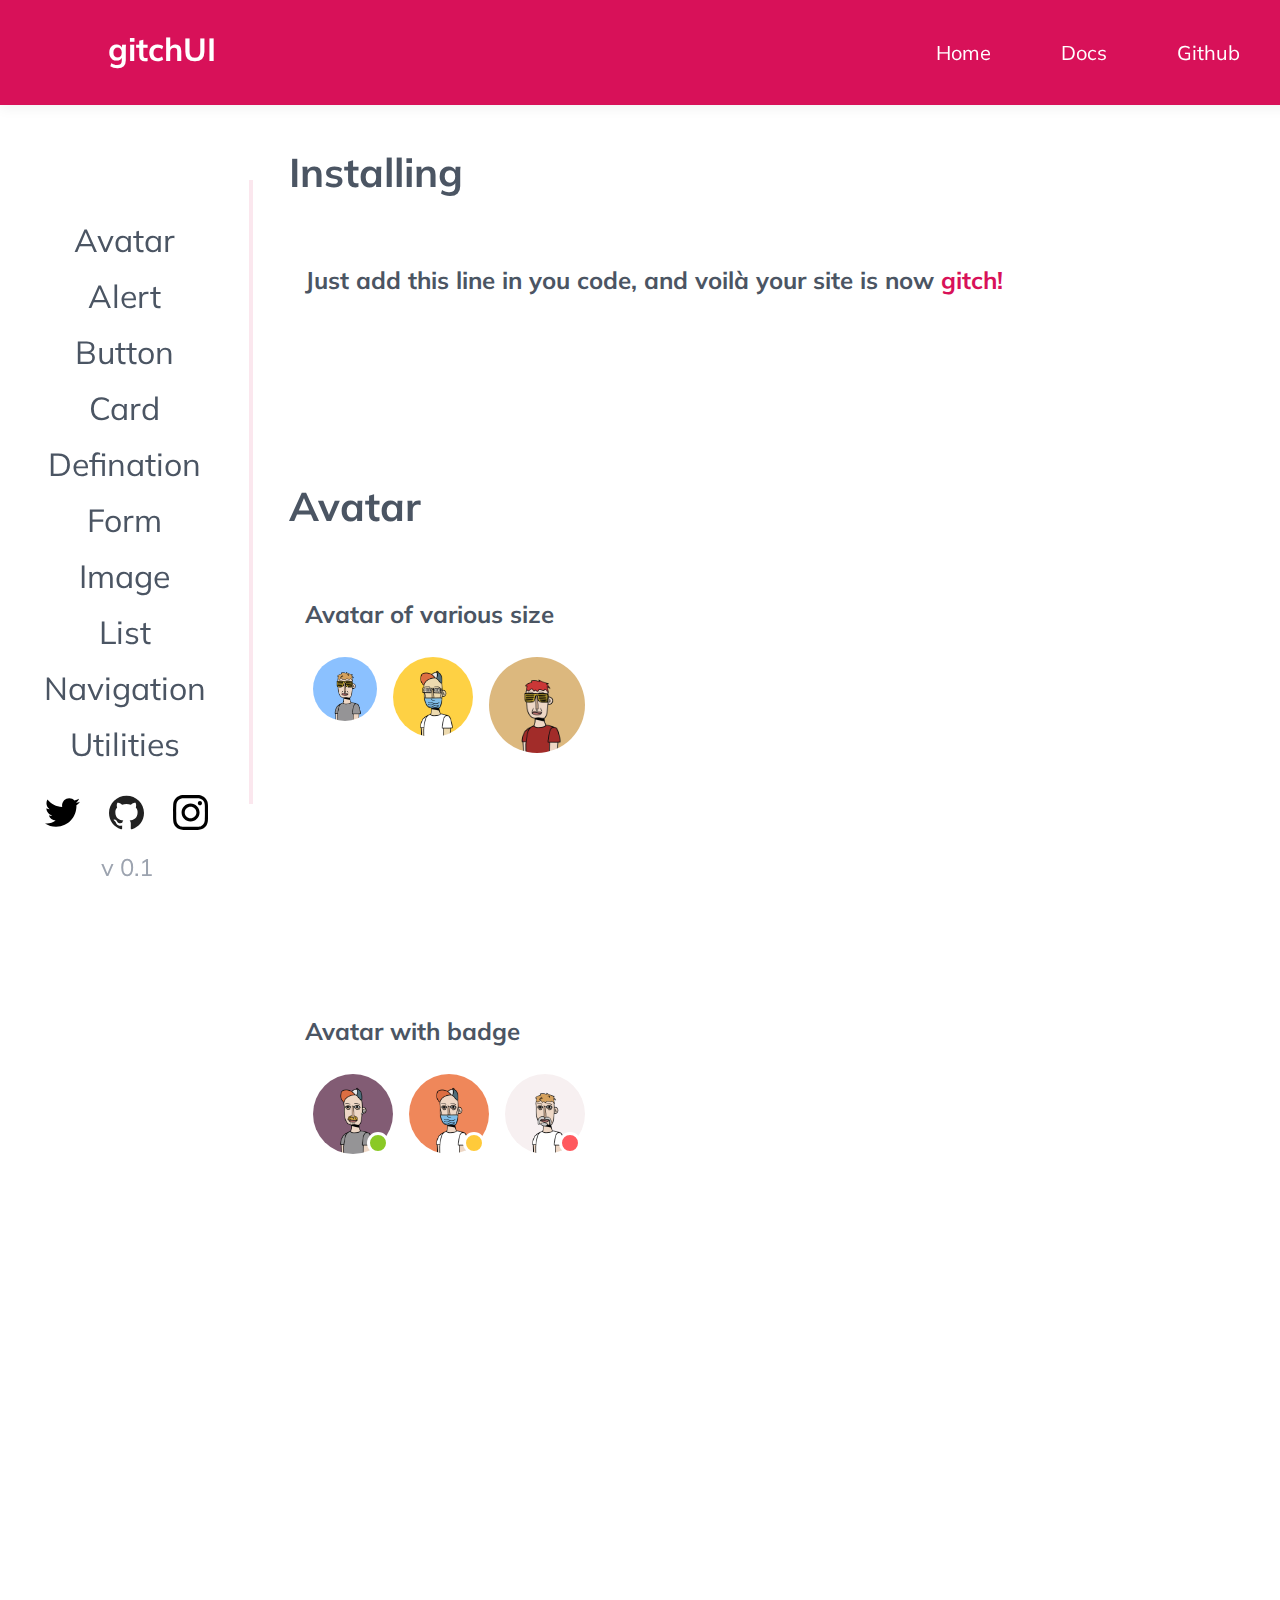
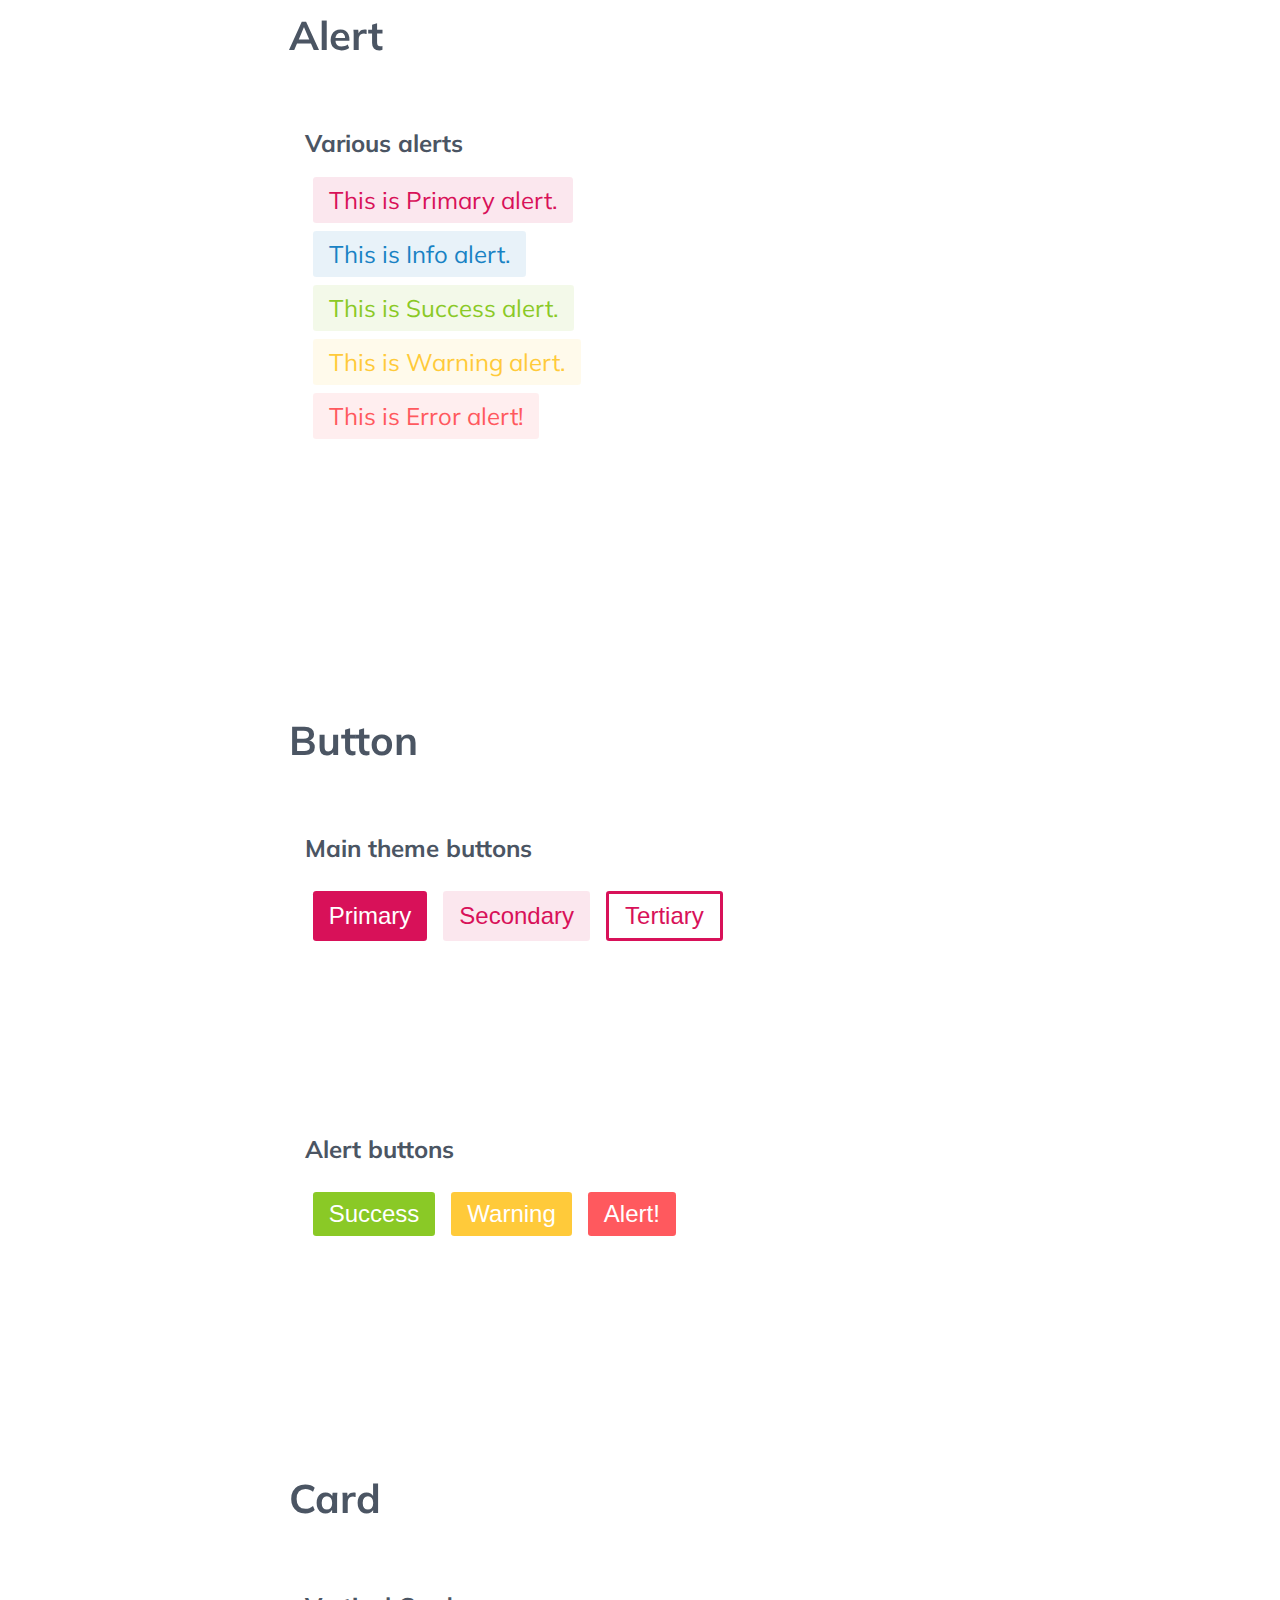
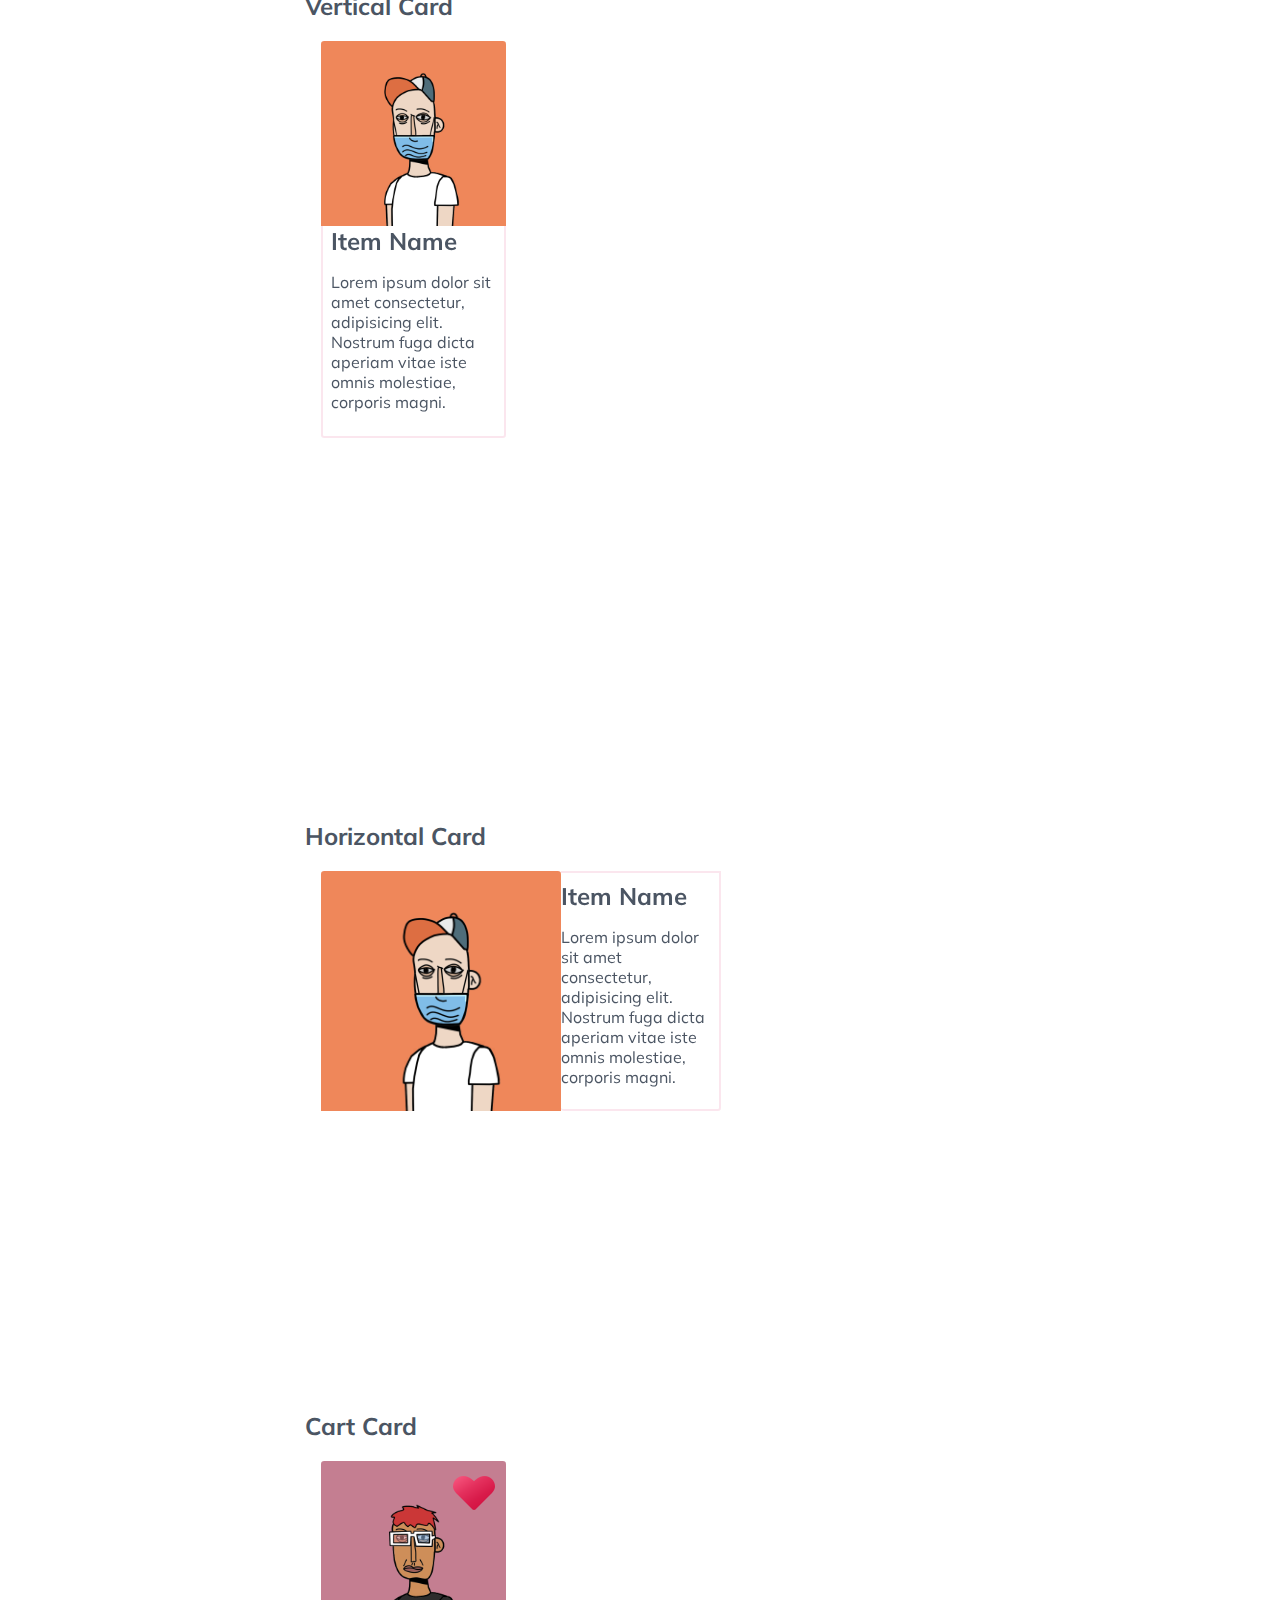
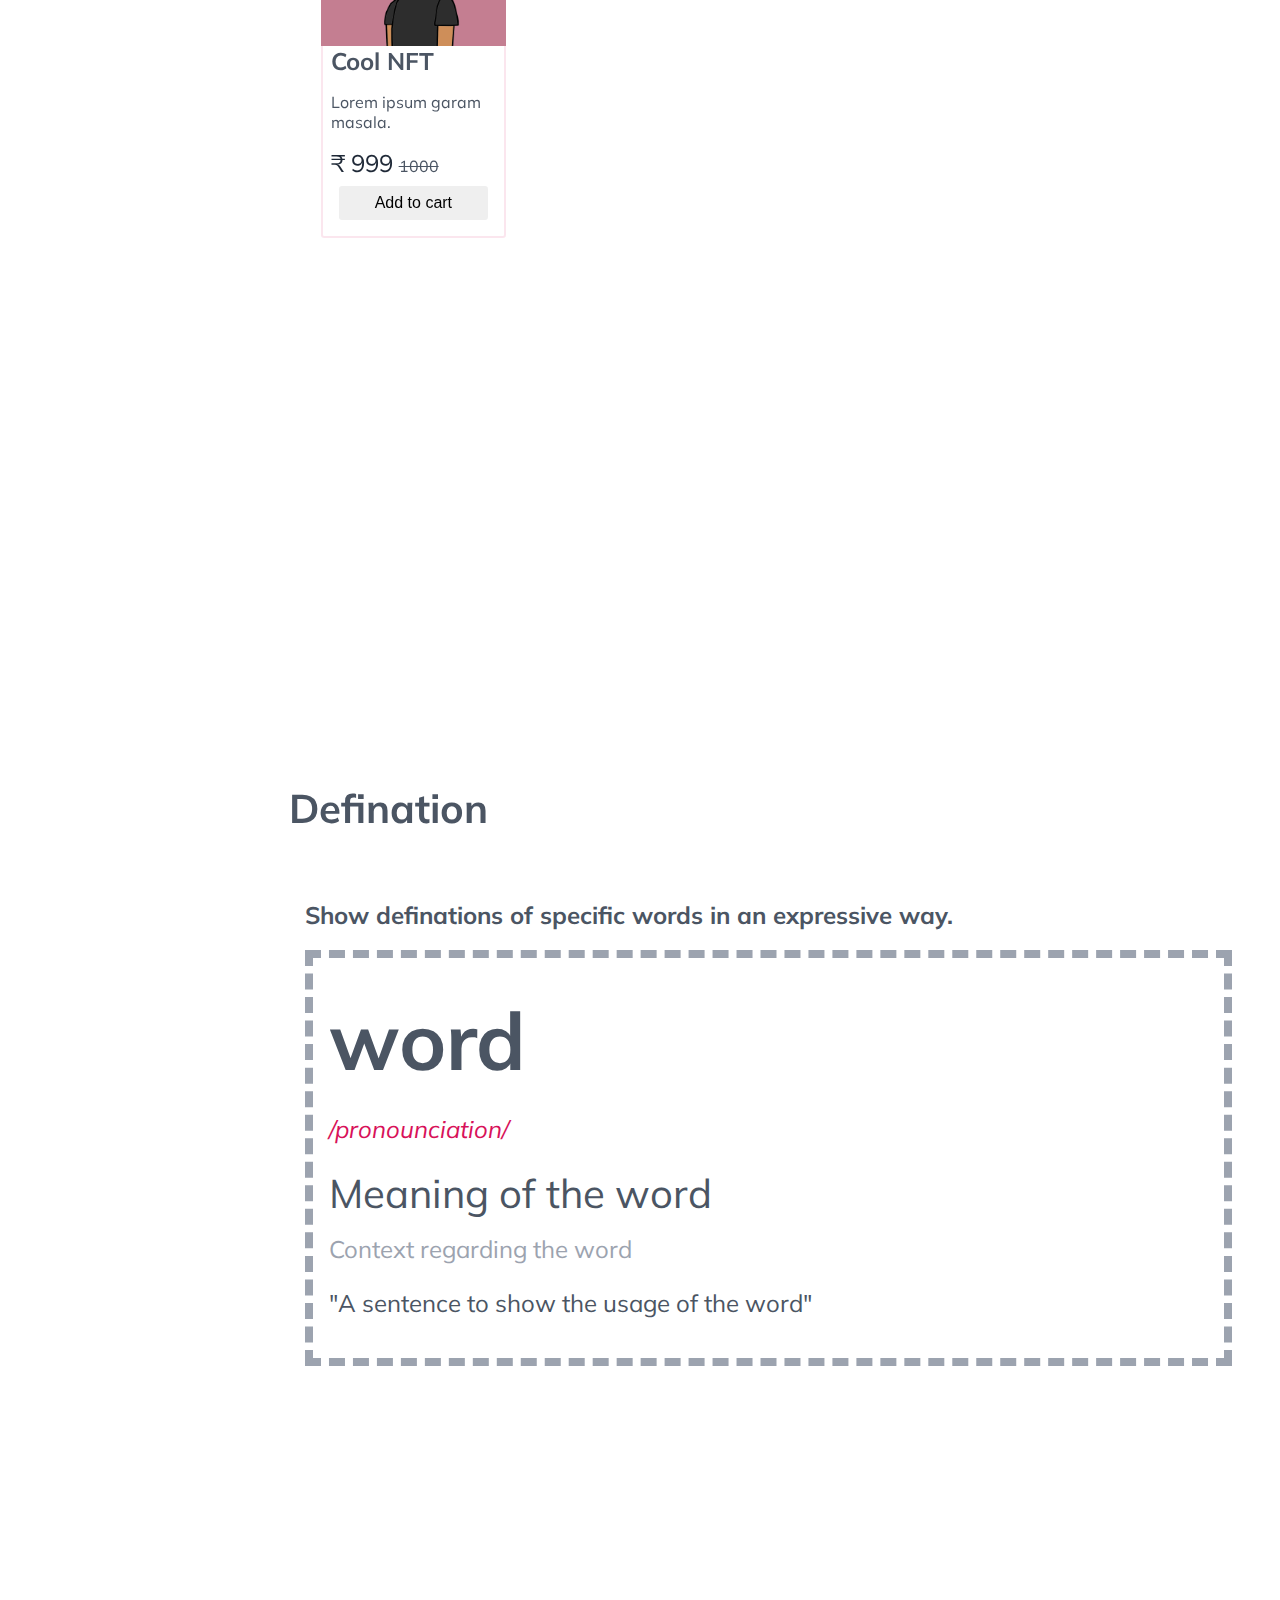
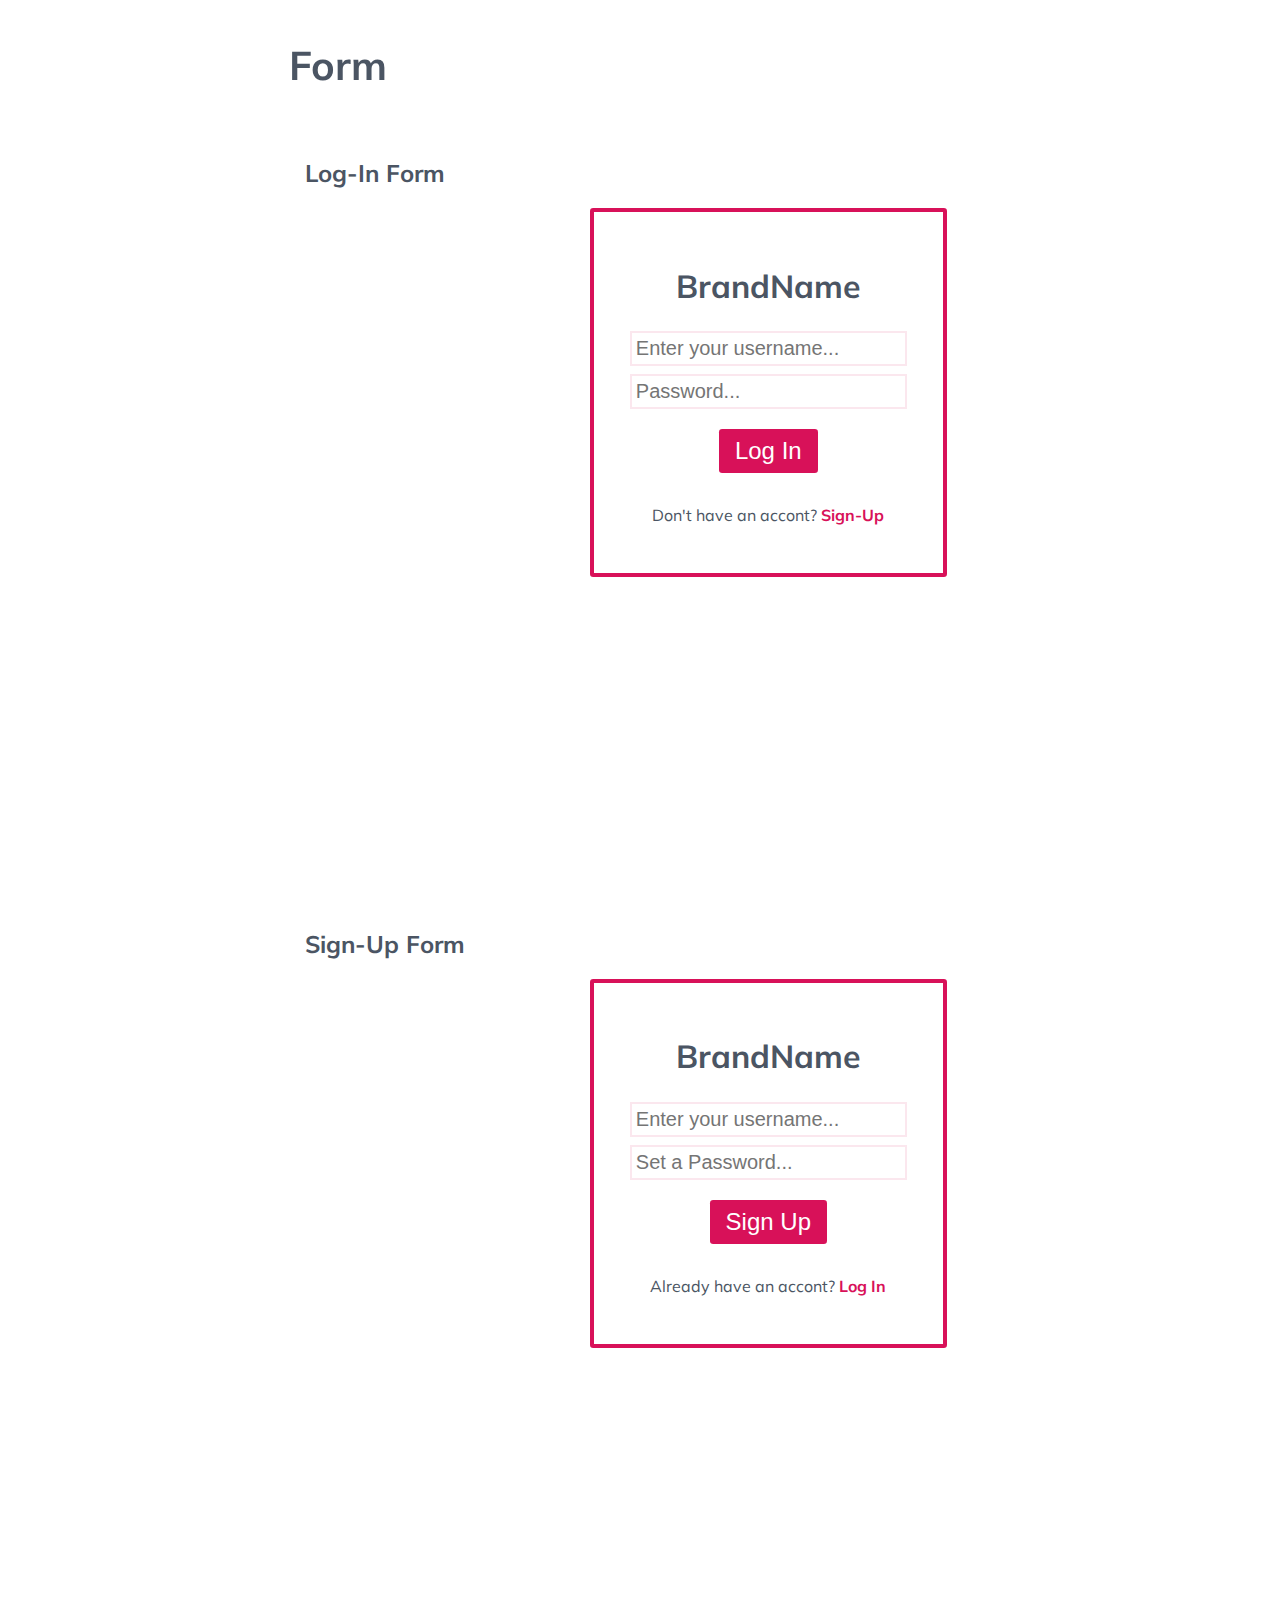
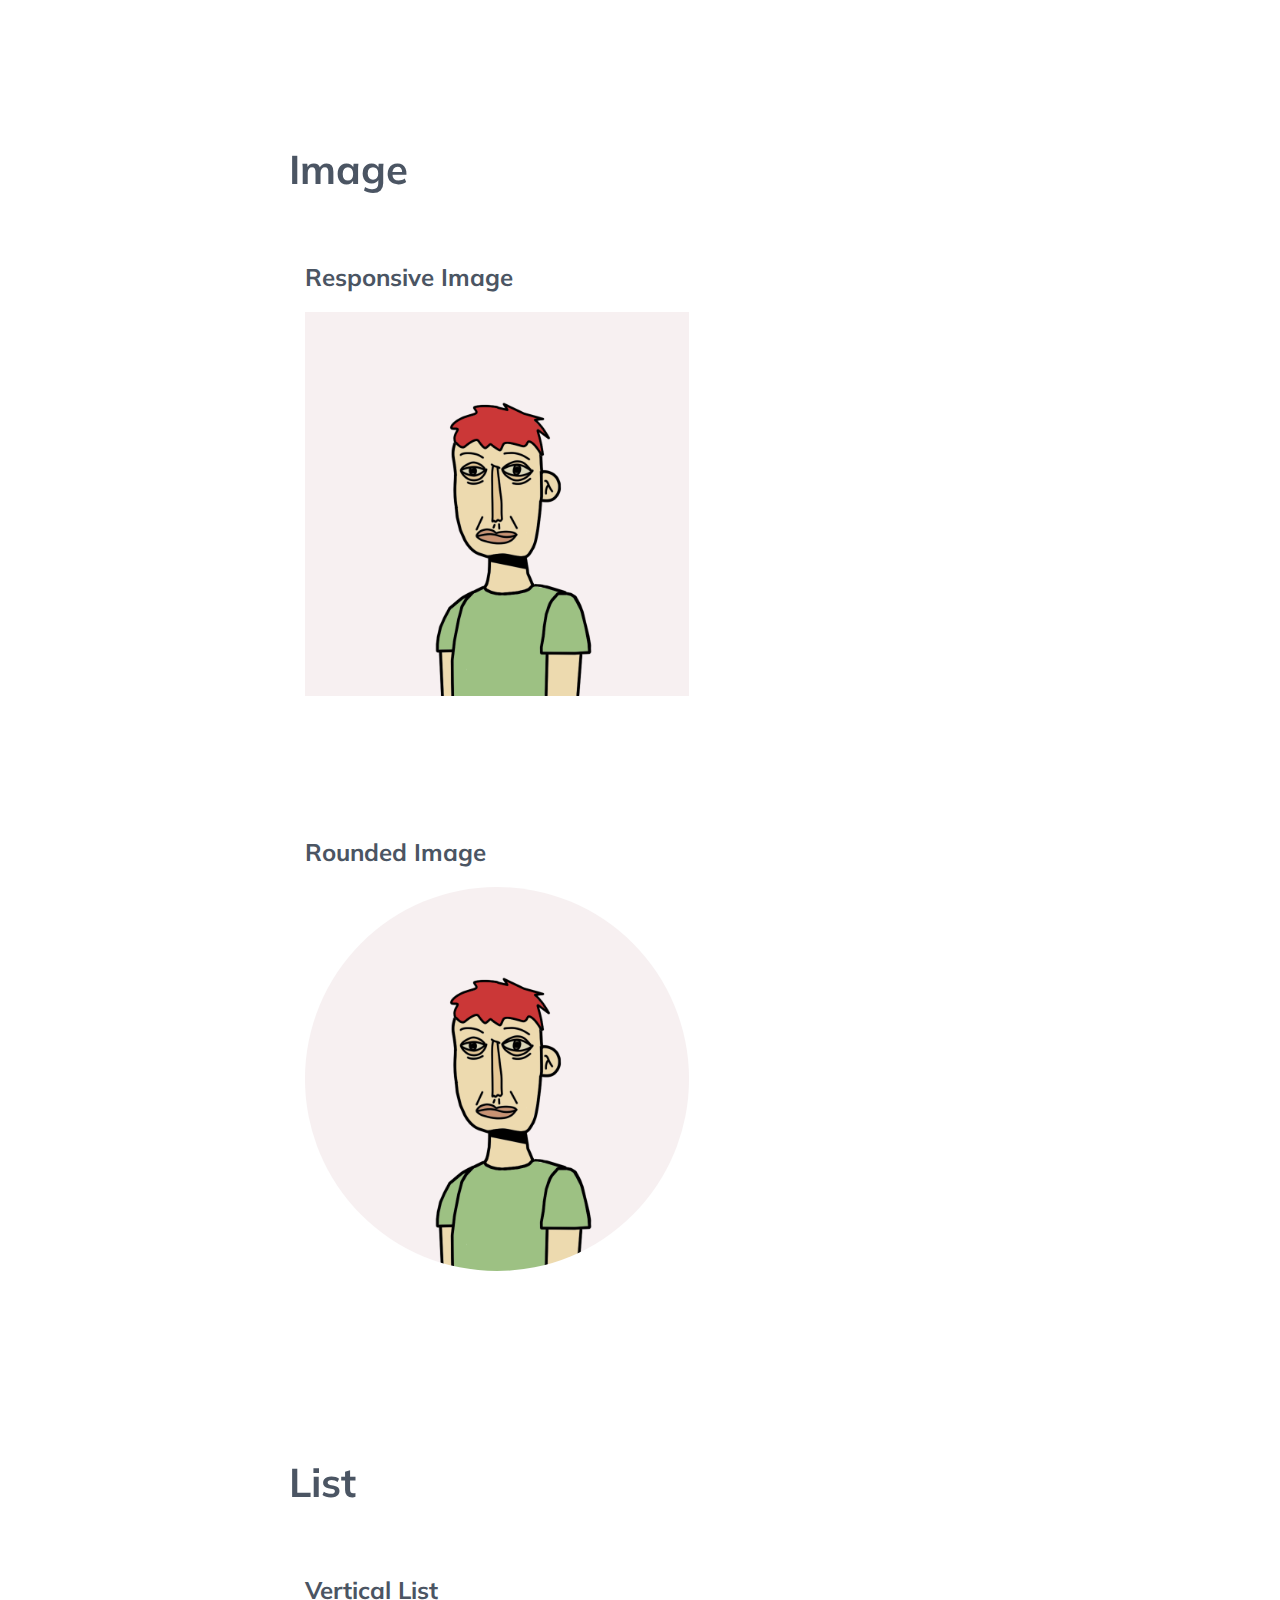
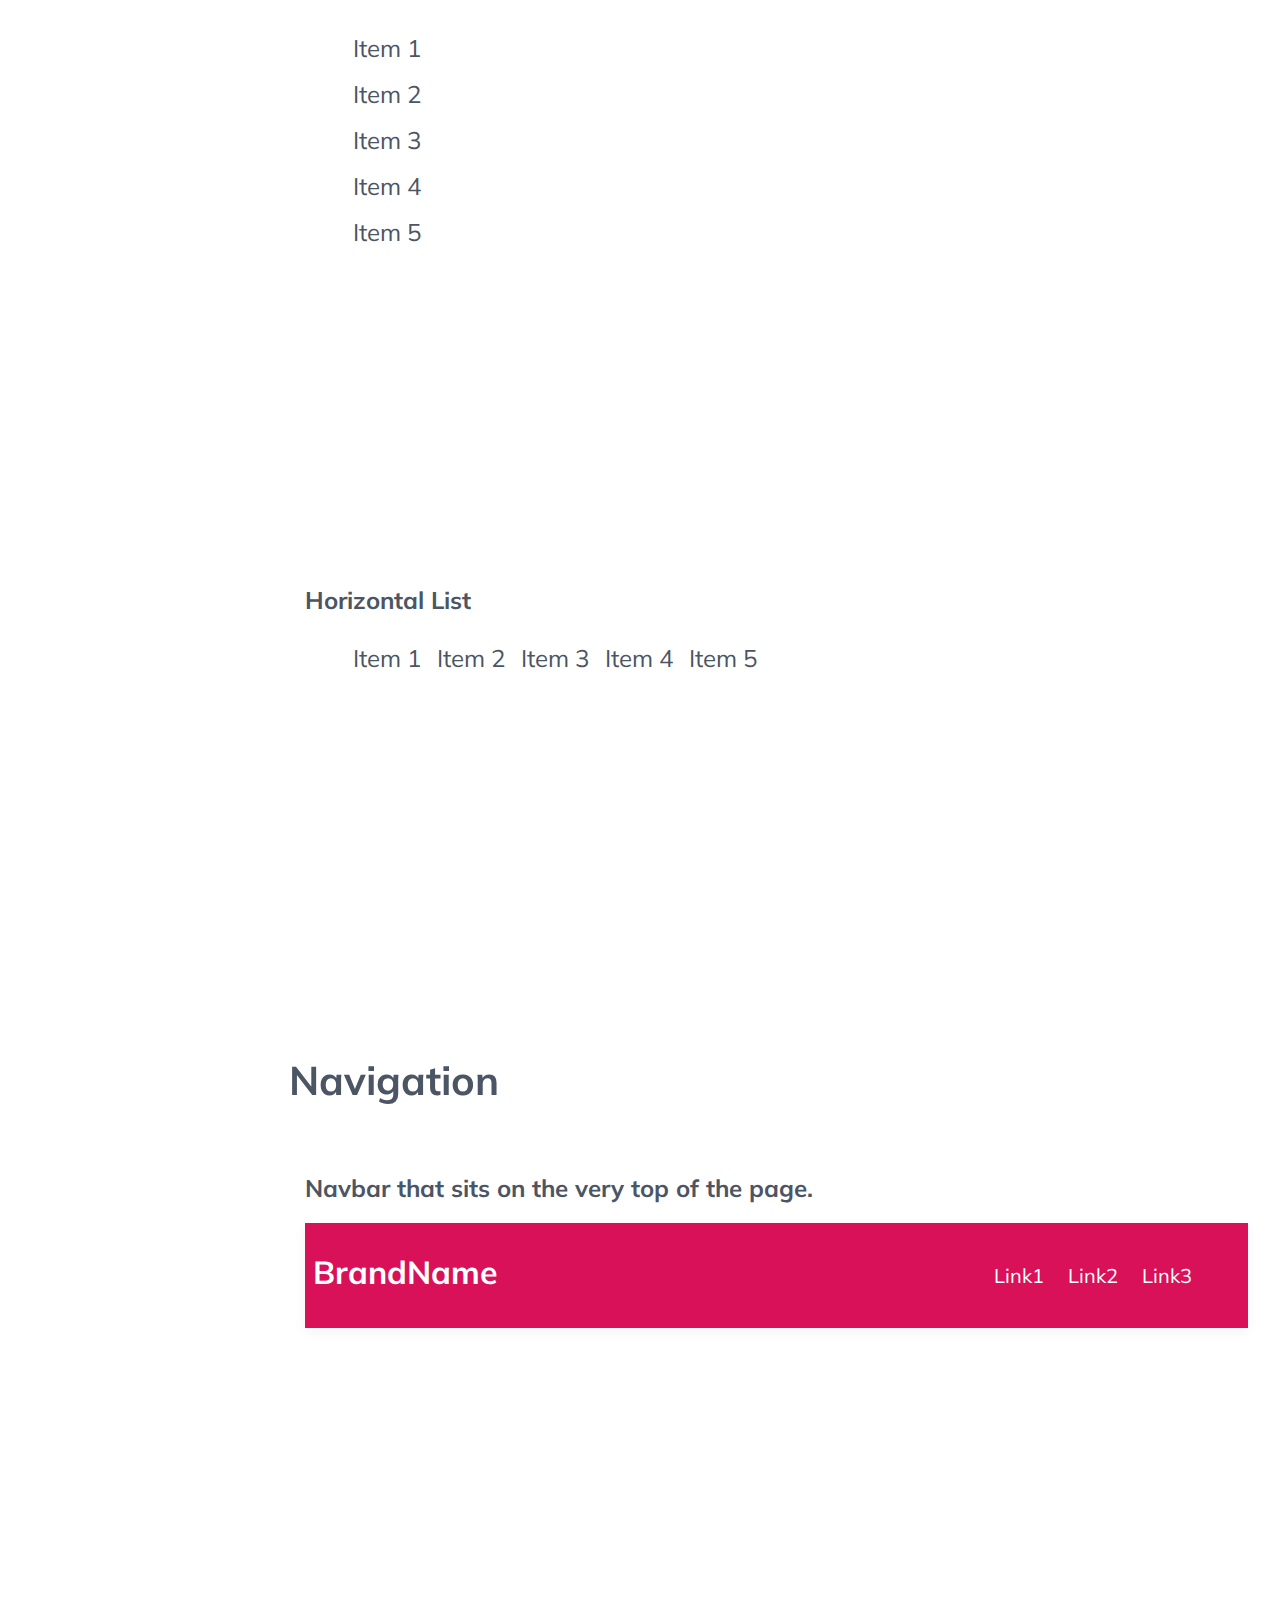
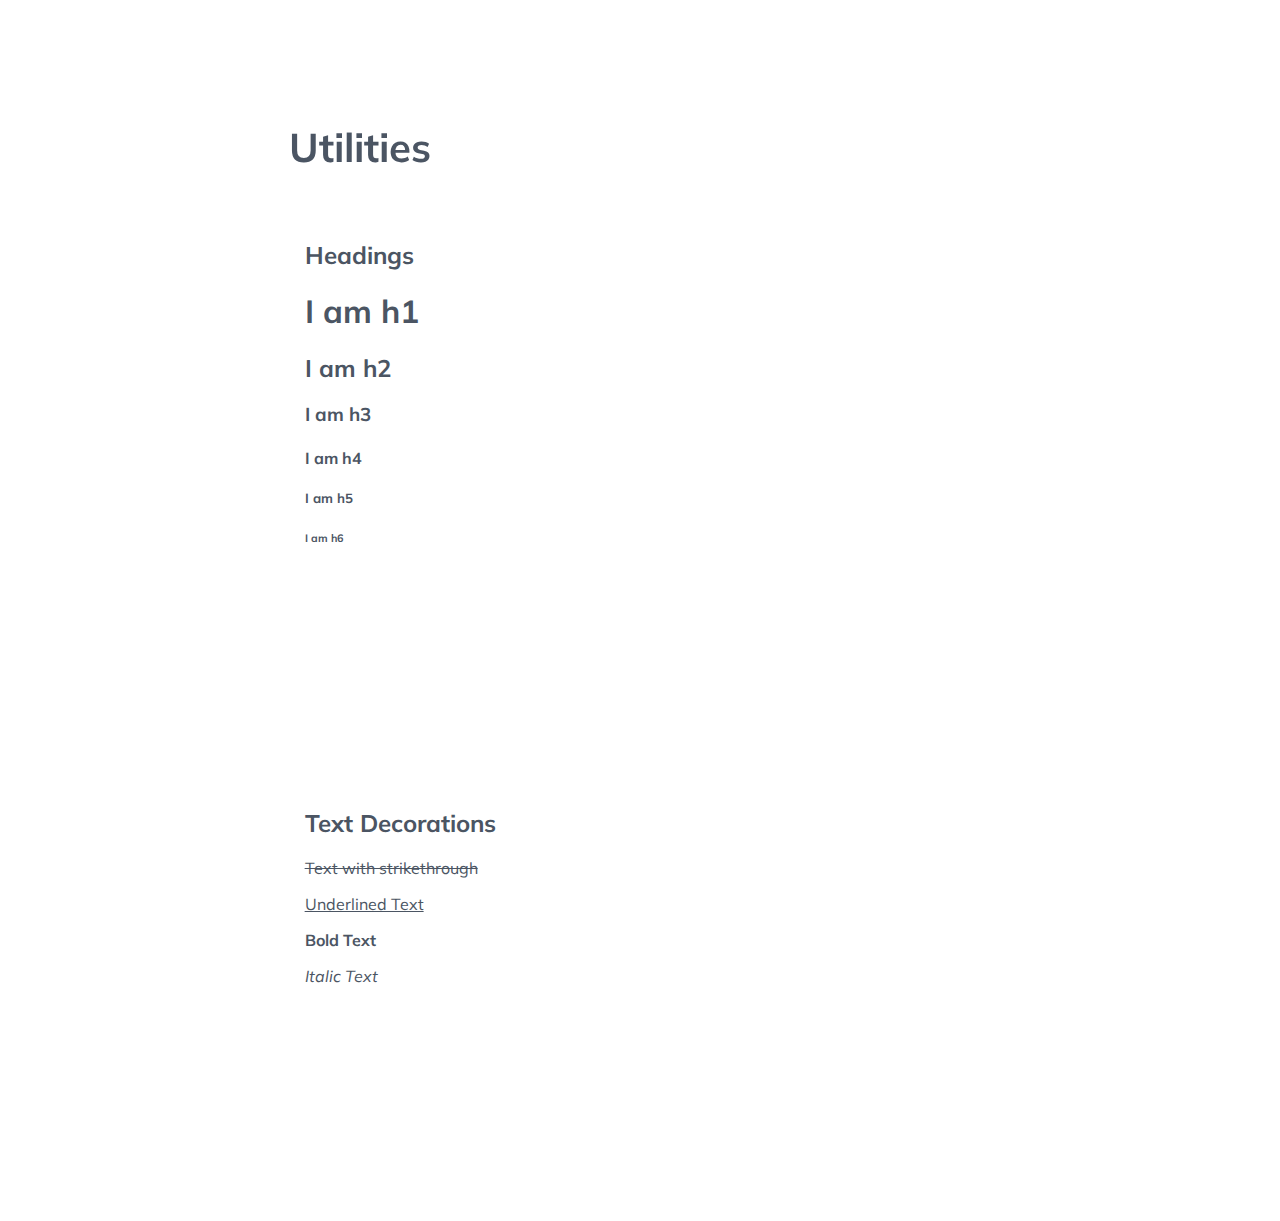
==== commit 5960c9fa: "Add List component" ====
--- a/documentation.html
+++ b/documentation.html
@@ -38,6 +38,7 @@
                 <li><a href="#defination">Defination</a></li>
                 <li><a href="#form">Form</a></li>
                 <li><a href="#image">Image</a></li>
+                <li><a href="#list">List</a></li>
                 <li><a href="#navigation">Navigation</a></li>
                 <li><a href="#utilities">Utilities</a></li>
             </ul>
@@ -56,7 +57,7 @@
         <div class="main-container">
 
             <h1 class="heading" id="installing">Installing</h1>
-            <div class="installing">
+            <div class="installing-container container">
                 <h2>Just add this line in you code, and voilà your site is now <span class="primary-color">gitch!</span>
                 </h2>
                 <div class="code-block">
@@ -288,8 +289,62 @@
             <div class="image-container container">
                 <h2>Responsive Image</h2>
                 <img class="img-responsive" src="/resources/avatar/avatar (14).png" alt="responsive image">
+                <div class="code-block">
+                    <iframe
+                        src="https://carbon.now.sh/embed?bg=rgba%28171%2C184%2C195%2C0%29&t=one-light&wt=none&l=htmlmixed&ds=false&dsyoff=0px&dsblur=100px&wc=true&wa=true&pv=0px&ph=0px&ln=false&fl=1&fm=Hack&fs=18px&lh=133%25&si=false&es=2x&wm=false&code=%253Cimg%2520class%253D%2522img-responsive%2522%2520src%253D%2522%2522%2520alt%253D%2522%2522%253E"
+                        style="width: 494px; height: 98px; border:0; transform: scale(1); overflow:hidden;"
+                        sandbox="allow-scripts allow-same-origin">
+                    </iframe>
+                </div>
+
                 <h2>Rounded Image</h2>
                 <img class="img-rounded" src="/resources/avatar/avatar (14).png" alt="rounded image">
+                <div class="code-block">
+                    <iframe
+                        src="https://carbon.now.sh/embed?bg=rgba%28171%2C184%2C195%2C0%29&t=one-light&wt=none&l=htmlmixed&ds=false&dsyoff=0px&dsblur=100px&wc=true&wa=true&pv=0px&ph=0px&ln=false&fl=1&fm=Hack&fs=18px&lh=133%25&si=false&es=2x&wm=false&code=%253Cimg%2520class%253D%2522img-rounded%2522%2520src%253D%2522%2522%2520alt%253D%2522%2522%253E"
+                        style="width: 461px; height: 98px; border:0; transform: scale(1); overflow:hidden;"
+                        sandbox="allow-scripts allow-same-origin">
+                    </iframe>
+                </div>
+            </div>
+
+            <h1 class="heading" id="list">List</h1>
+            <div class="list-container container ">
+                <h2>Vertical List</h2>
+                <div>
+                    <ul class="list">
+                        <li>Item 1</li>
+                        <li>Item 2</li>
+                        <li>Item 3</li>
+                        <li>Item 4</li>
+                        <li>Item 5</li>
+                    </ul>
+                </div>
+                <div class="code-block">
+                    <iframe
+                        src="https://carbon.now.sh/embed?bg=rgba%28171%2C184%2C195%2C0%29&t=one-light&wt=none&l=htmlmixed&ds=false&dsyoff=0px&dsblur=100px&wc=true&wa=true&pv=0px&ph=0px&ln=false&fl=1&fm=Hack&fs=18px&lh=133%25&si=false&es=2x&wm=false&code=%253Cdiv%253E%250A%2509%253Cul%2520class%253D%2522list%2522%253E%250A%2509%2520%2520%2520%2520%253Cli%253EItem%25201%253C%252Fli%253E%250A%2509%2520%2520%2520%2520%253Cli%253EItem%25202%253C%252Fli%253E%250A%2509%2520%2520%2520%2520%253Cli%253EItem%25203%253C%252Fli%253E%250A%2509%2520%2520%2520%2520%253Cli%253EItem%25204%253C%252Fli%253E%250A%2509%2520%2520%2520%2520%253Cli%253EItem%25205%253C%252Fli%253E%250A%2509%253C%252Ful%253E%250A%253C%252Fdiv%253E"
+                        style="width: 320px; height: 290px; border:0; transform: scale(1); overflow:hidden;"
+                        sandbox="allow-scripts allow-same-origin">
+                    </iframe>
+                </div>
+
+                <h2>Horizontal List</h2>
+                <div>
+                    <ul class="list-horizontal">
+                        <li>Item 1</li>
+                        <li>Item 2</li>
+                        <li>Item 3</li>
+                        <li>Item 4</li>
+                        <li>Item 5</li>
+                    </ul>
+                </div>
+                <div class="code-block">
+                    <iframe
+                        src="https://carbon.now.sh/embed?bg=rgba%28171%2C184%2C195%2C0%29&t=one-light&wt=none&l=htmlmixed&ds=false&dsyoff=0px&dsblur=100px&wc=true&wa=true&pv=0px&ph=0px&ln=false&fl=1&fm=Hack&fs=18px&lh=133%25&si=false&es=2x&wm=false&code=%253Cdiv%253E%250A%2520%2520%2520%2520%253Cul%2520class%253D%2522list-horizontal%2522%253E%250A%2520%2520%2520%2520%2520%2520%2520%2520%253Cli%253EItem%25201%253C%252Fli%253E%250A%2520%2520%2520%2520%2520%2520%2520%2520%253Cli%253EItem%25202%253C%252Fli%253E%250A%2520%2520%2520%2520%2520%2520%2520%2520%253Cli%253EItem%25203%253C%252Fli%253E%250A%2520%2520%2520%2520%2520%2520%2520%2520%253Cli%253EItem%25204%253C%252Fli%253E%250A%2520%2520%2520%2520%2520%2520%2520%2520%253Cli%253EItem%25205%253C%252Fli%253E%250A%2520%2520%2520%2520%253C%252Ful%253E%250A%253C%252Fdiv%253E"
+                        style="width: 420px; height: 290px; border:0; transform: scale(1); overflow:hidden;"
+                        sandbox="allow-scripts allow-same-origin">
+                    </iframe>
+                </div>
             </div>
 
             <h1 class="heading" id="navigation">Navigation</h1>
--- a/style.css
+++ b/style.css
@@ -95,10 +95,6 @@
 
 /* INSTALLING */
 
-.installing {
-    margin: 2rem;
-}
-
 .primary-color {
     color: var(--primary-color);
 }
@@ -149,13 +145,14 @@
 
 .sidebar{
     grid-area: sidebar;
-    /* position: fixed; */
+    display: flex;
+    flex-direction: column;
+    justify-content: space-between;
 }
 
 .sidebar-menu {
     position: sticky;
     top: 20%;
-    left: -10%;
     list-style-type:none;
     font-size: 2rem;
     display: flex;
@@ -184,11 +181,11 @@
     width: 15%;
     height: 60px;
     position: fixed;
-    left: 1rem;
     bottom: 5%;
 
     display: flex;
     justify-content: space-around;
+    align-self: center;
 }
 
 .icon-social{
@@ -207,7 +204,8 @@
     font-size: 1.5rem;
     position: fixed;
     bottom: 2%;
-    left: 7%;
+    display: flex;
+    align-self: center;
 }
 
 /* CONTAINER */
@@ -317,6 +315,7 @@
     border: none;
     border-radius: var(--primary-radius);
     margin: 0.5rem;
+    transition: 100ms ease;
 }
 
 .btn:hover {
@@ -469,7 +468,7 @@
 .form{
     margin: auto;
     height: auto;
-    width:20vw;
+    width: max-content;
     border: 0.25rem solid var(--primary-color);
     border-radius: var(--primary-radius);
 }
@@ -480,13 +479,17 @@
     flex-direction: column;
     align-items: center;
 }
-
 
 .form-wrapper input {
     margin: 0.25rem;
     padding: 0.25rem;
     font-size: 1.25rem;
     border: 2px solid var(--primary-bgcolor);
+    transition: 200ms ease;
+}
+
+.form-wrapper input:hover{
+    background-color: var(--primary-bgcolor);
 }
 
 .form-wrapper button {
@@ -501,12 +504,43 @@
 /* IMAGE */
 
 .img-responsive {
-    width: 100%;
+    width: 30vw;
     height: auto;
 }
 
 .img-rounded {
+    width: 30vw;
     border-radius: 50%;
+}
+
+/* LIST */
+
+.list li {
+    padding: 0.5rem;
+    text-decoration: none;
+    color: var(--gray);  
+    list-style-type:none;
+    font-size: 1.5rem;
+}
+
+.list li:hover {
+    color: var(--primary-color);
+}
+
+.list-horizontal {
+    display: flex;
+}
+
+.list-horizontal li {
+    padding: 0.5rem;
+    text-decoration: none;
+    color: var(--gray);  
+    list-style-type:none;
+    font-size: 1.5rem;
+}
+
+.list-horizontal li:hover {
+    color: var(--primary-color);
 }
 
 /* NAVIGATION */
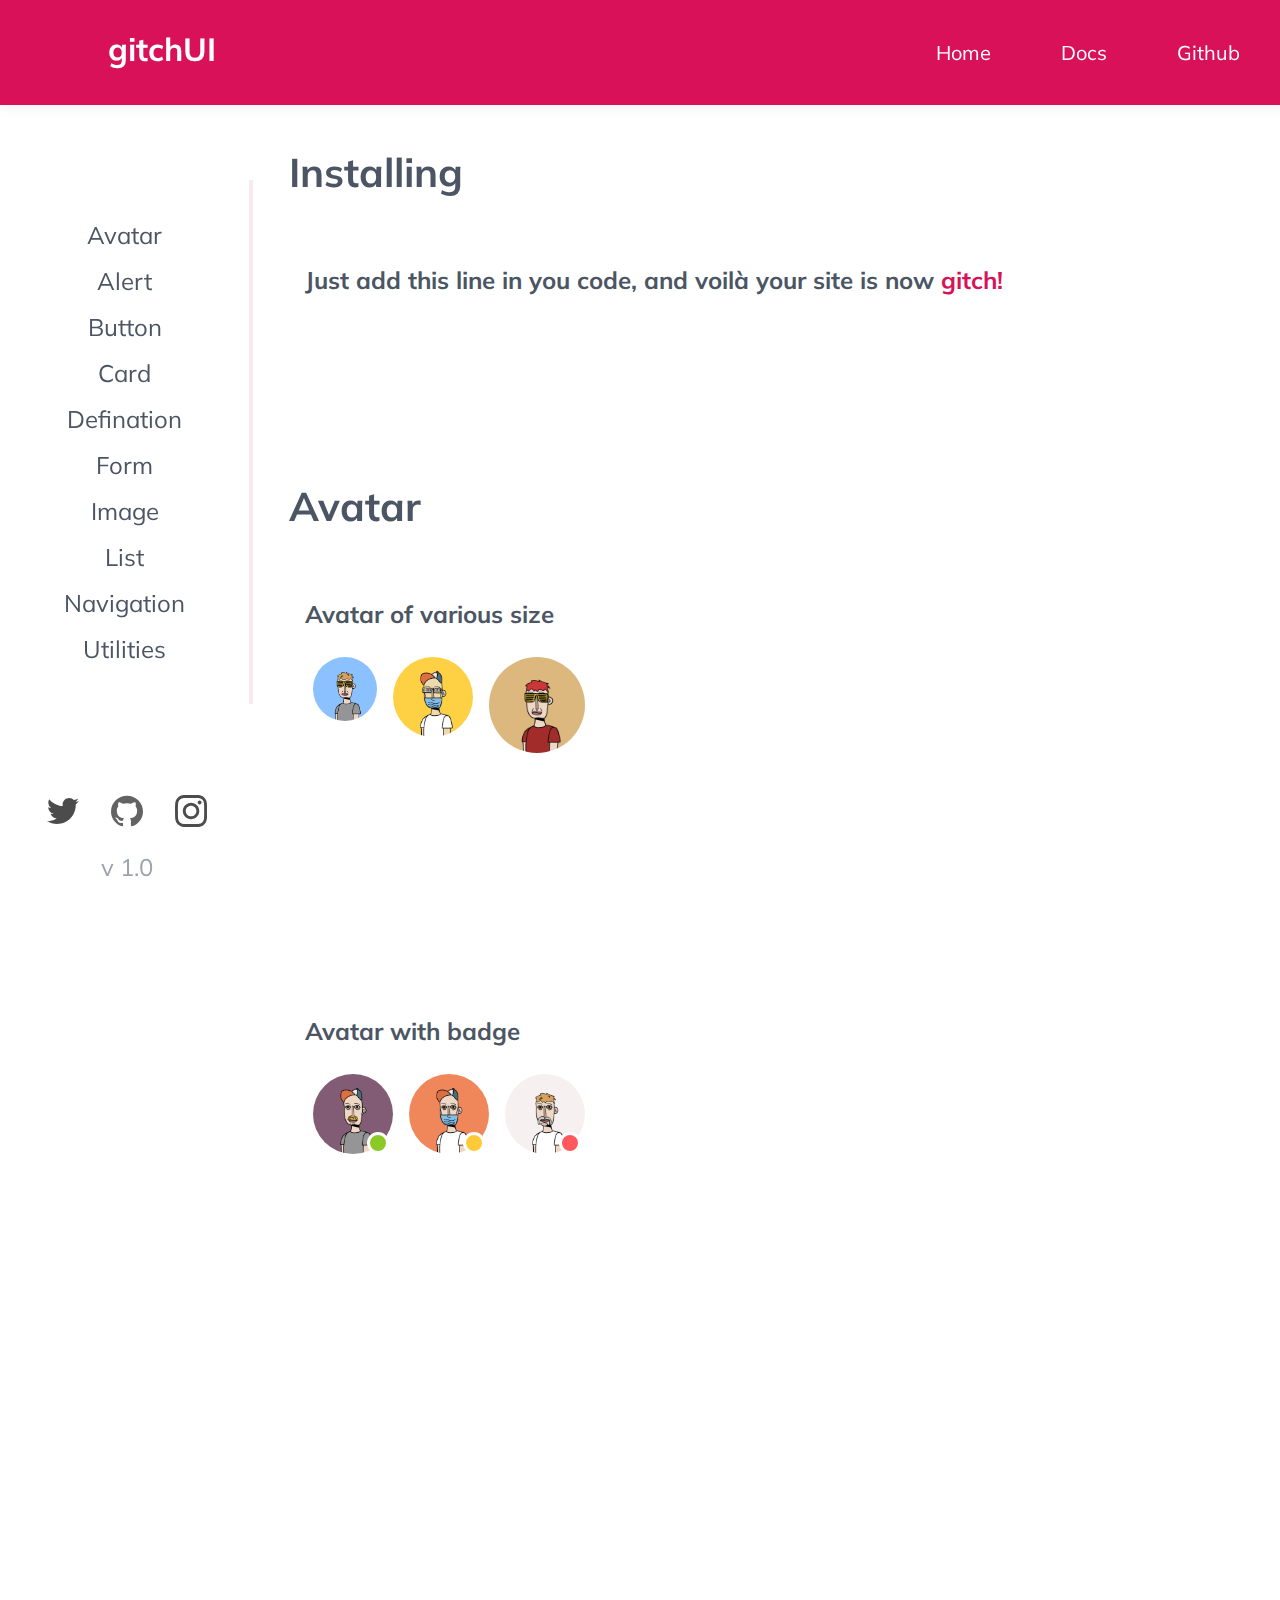
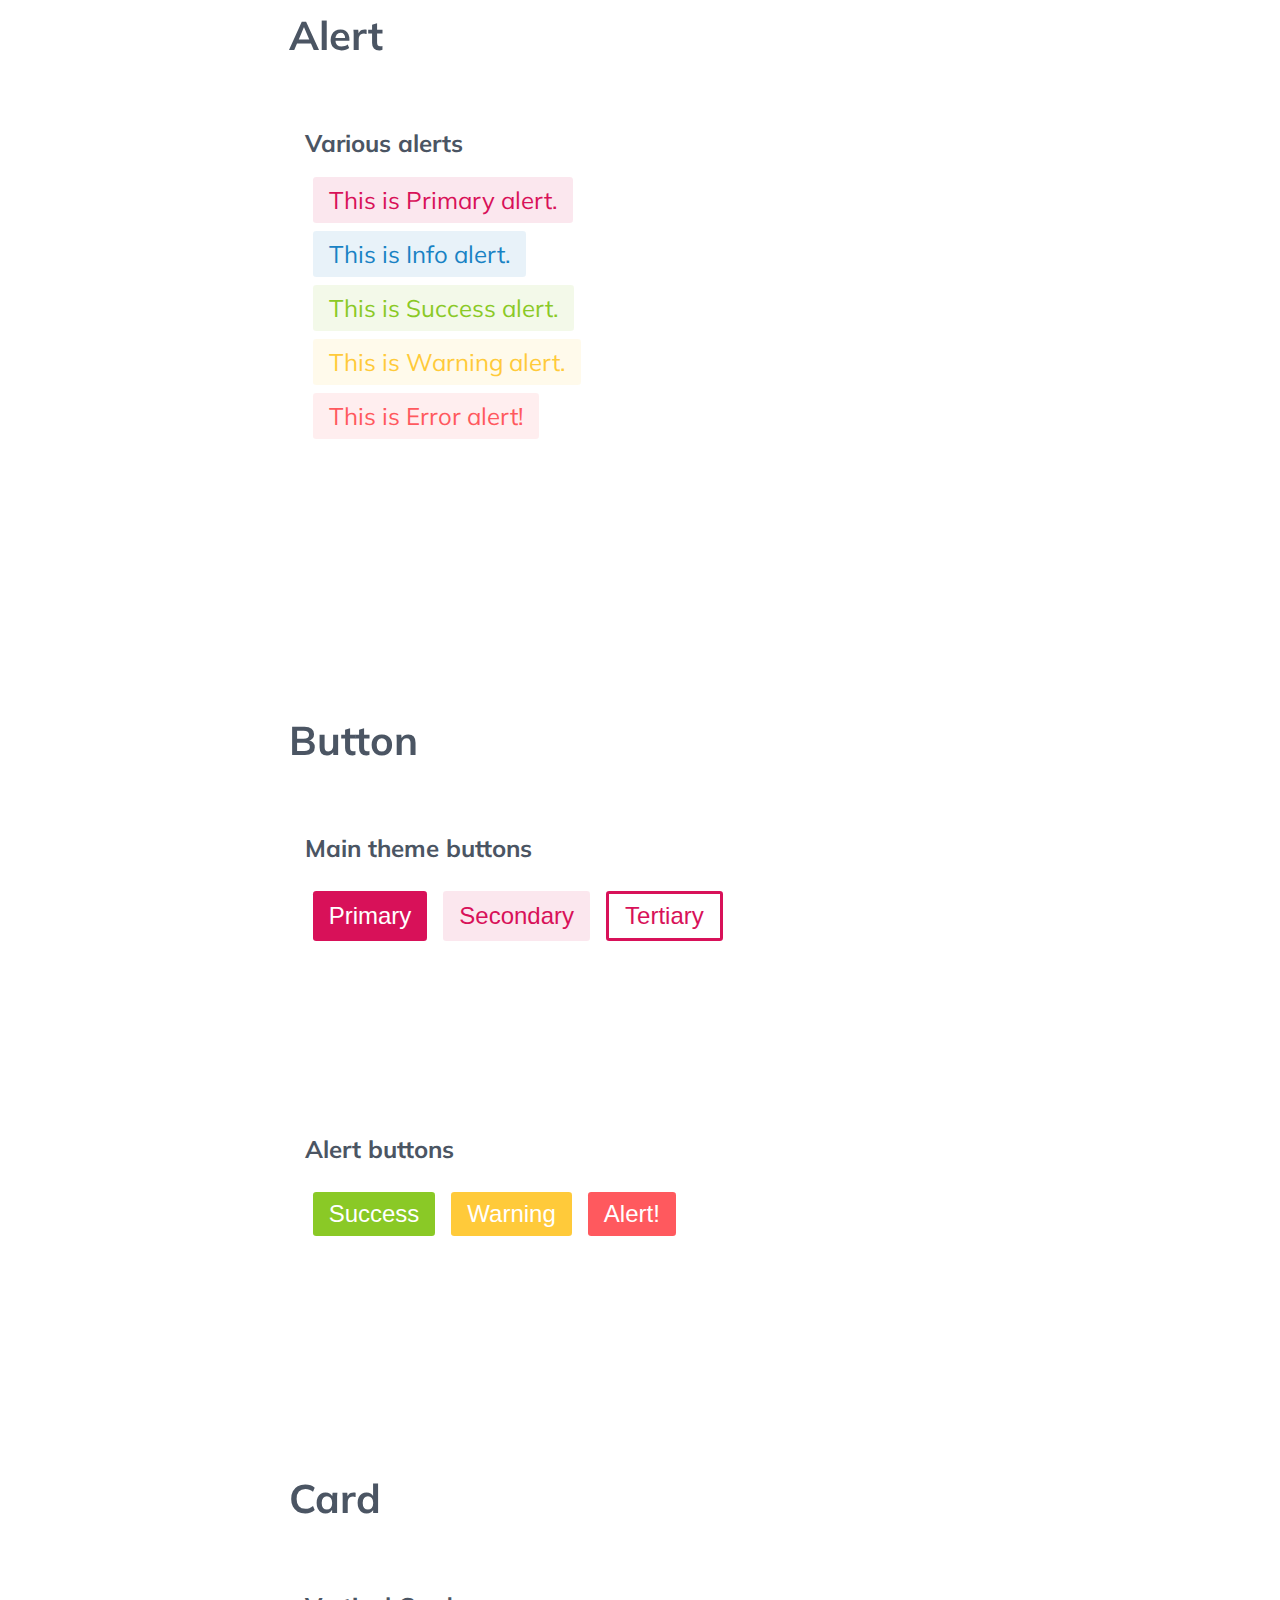
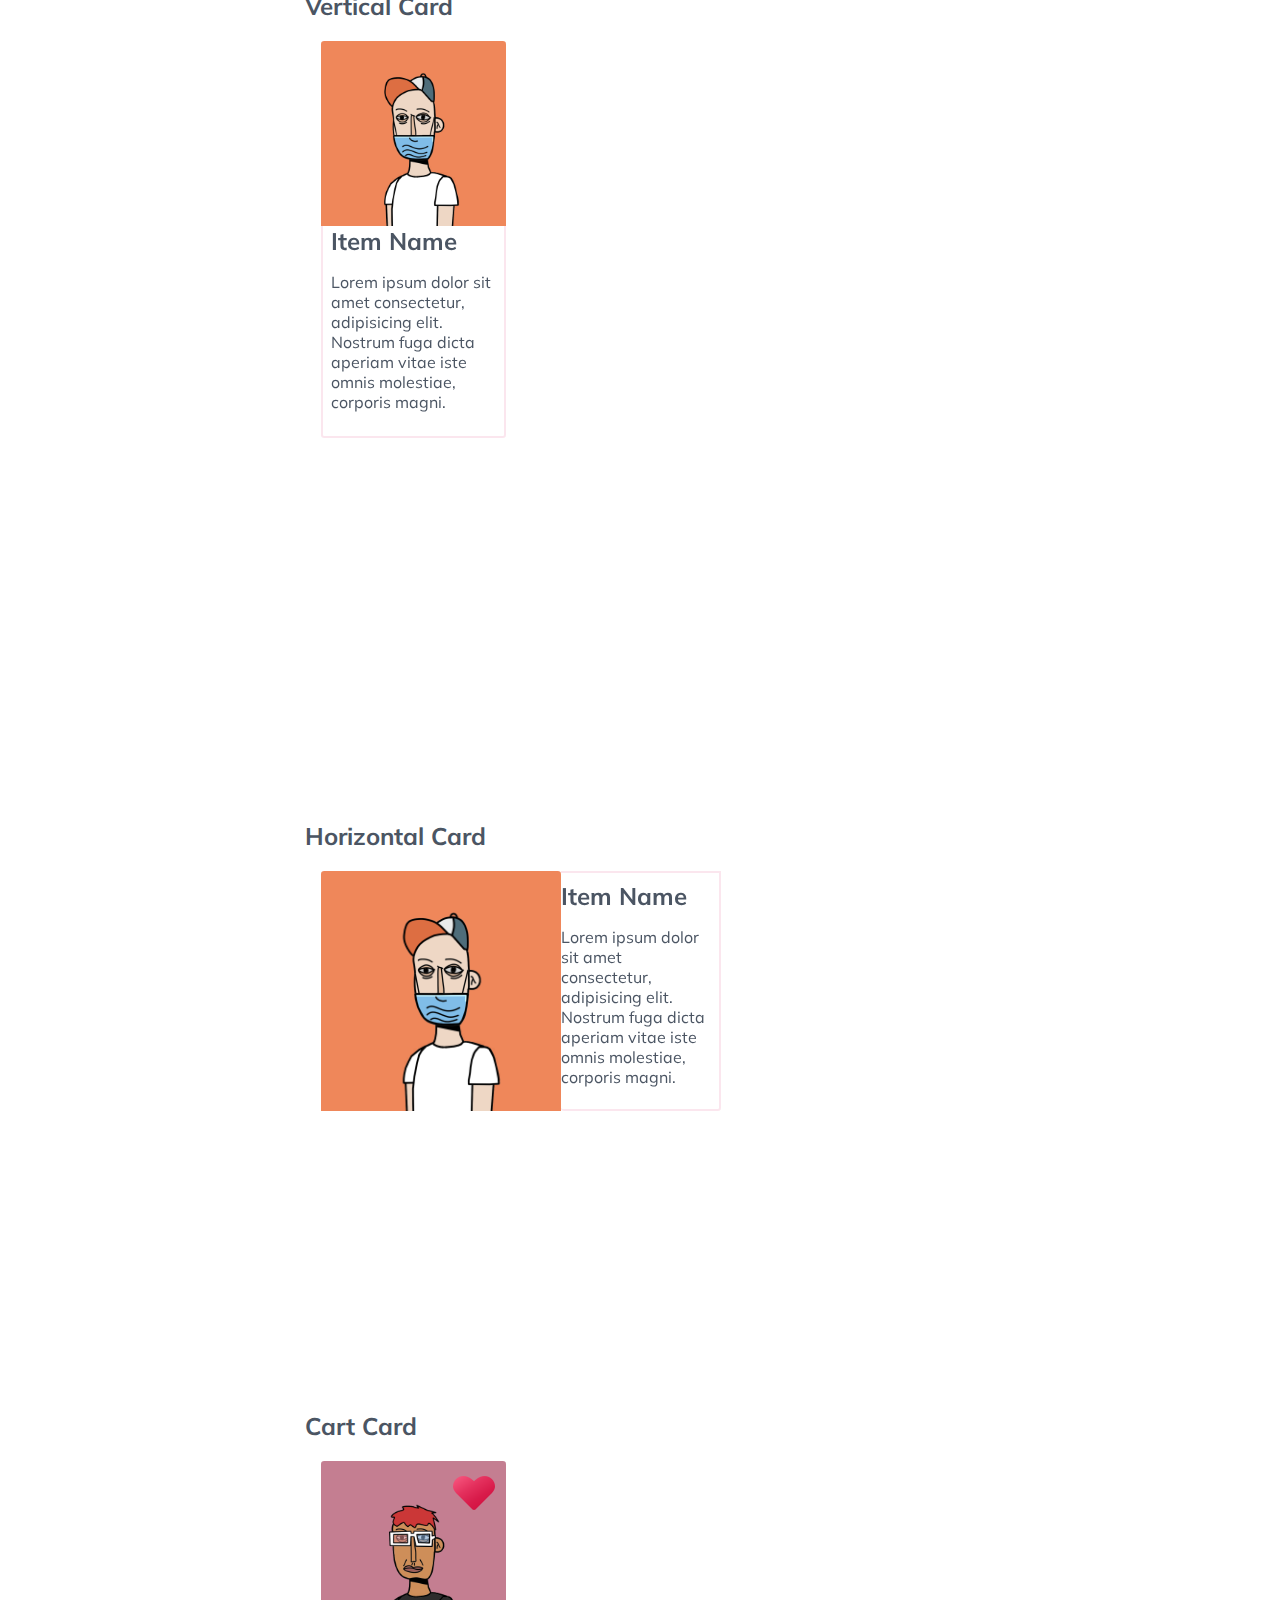
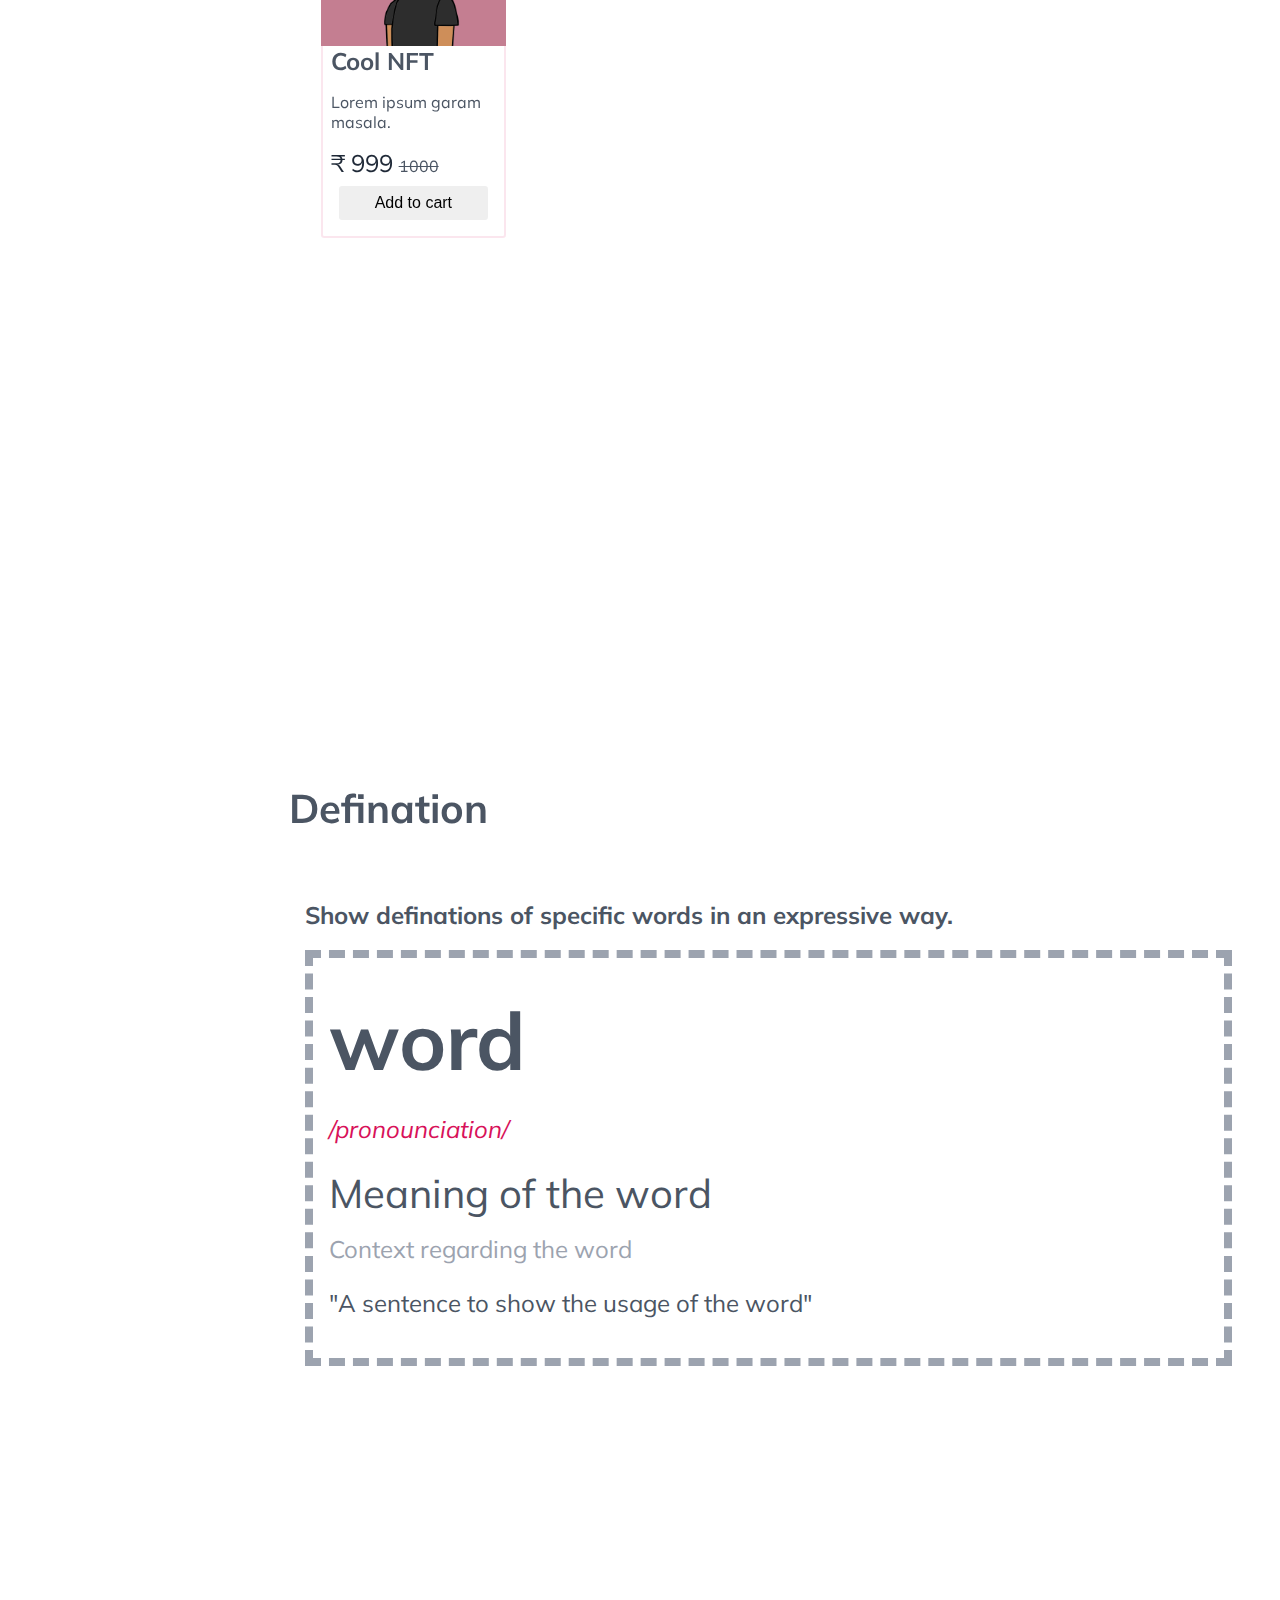
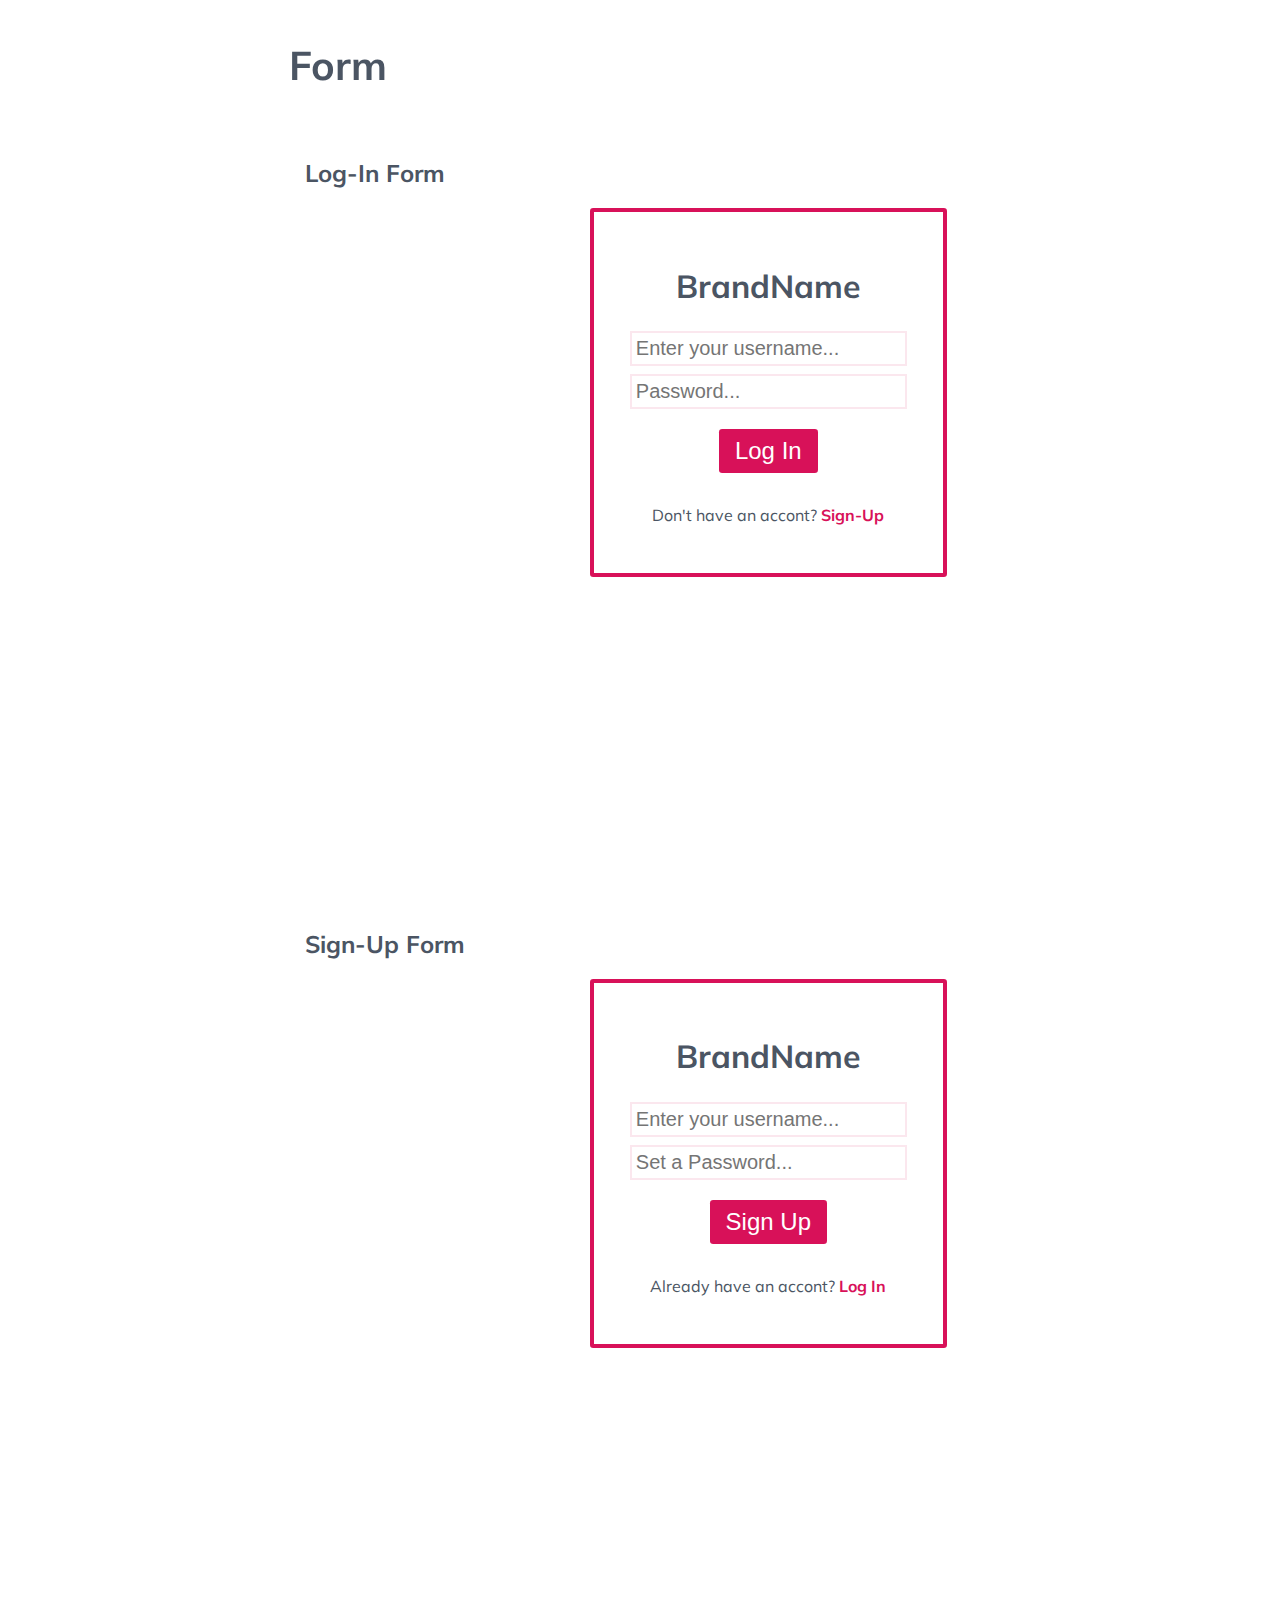
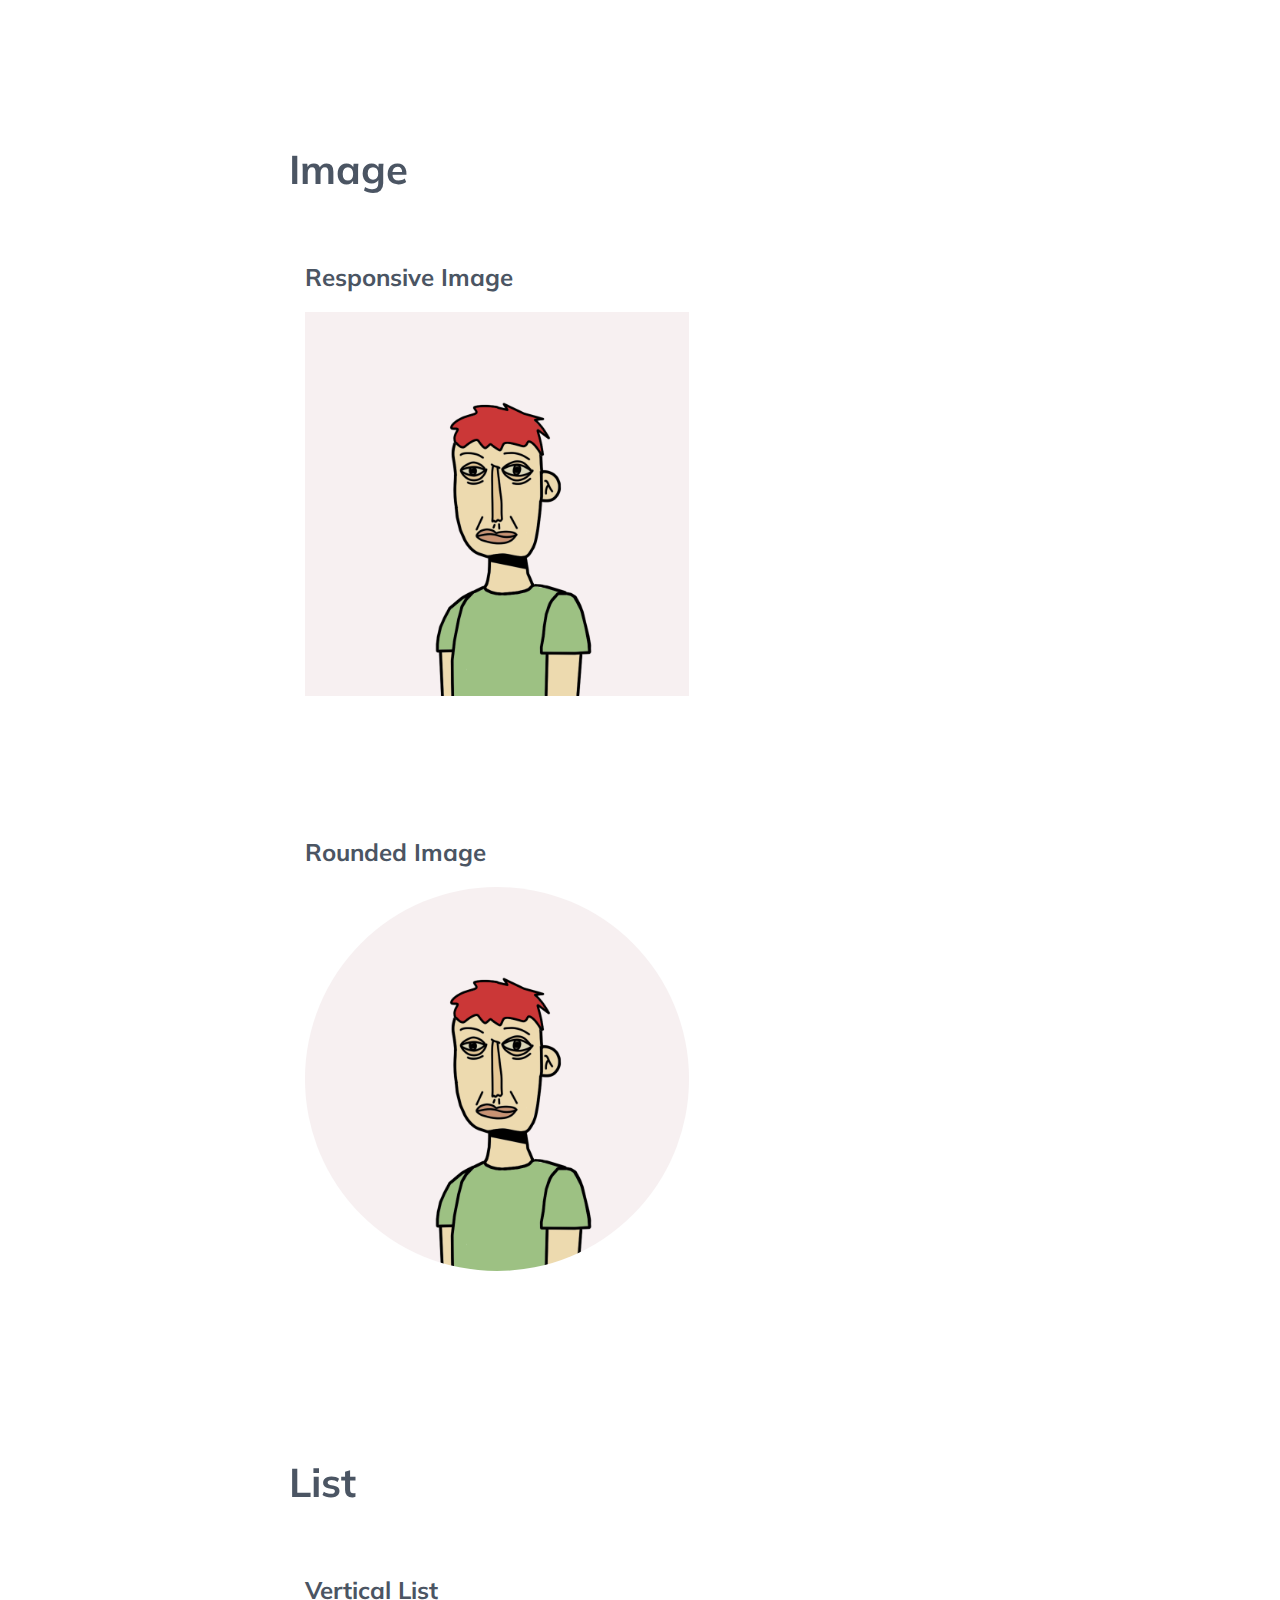
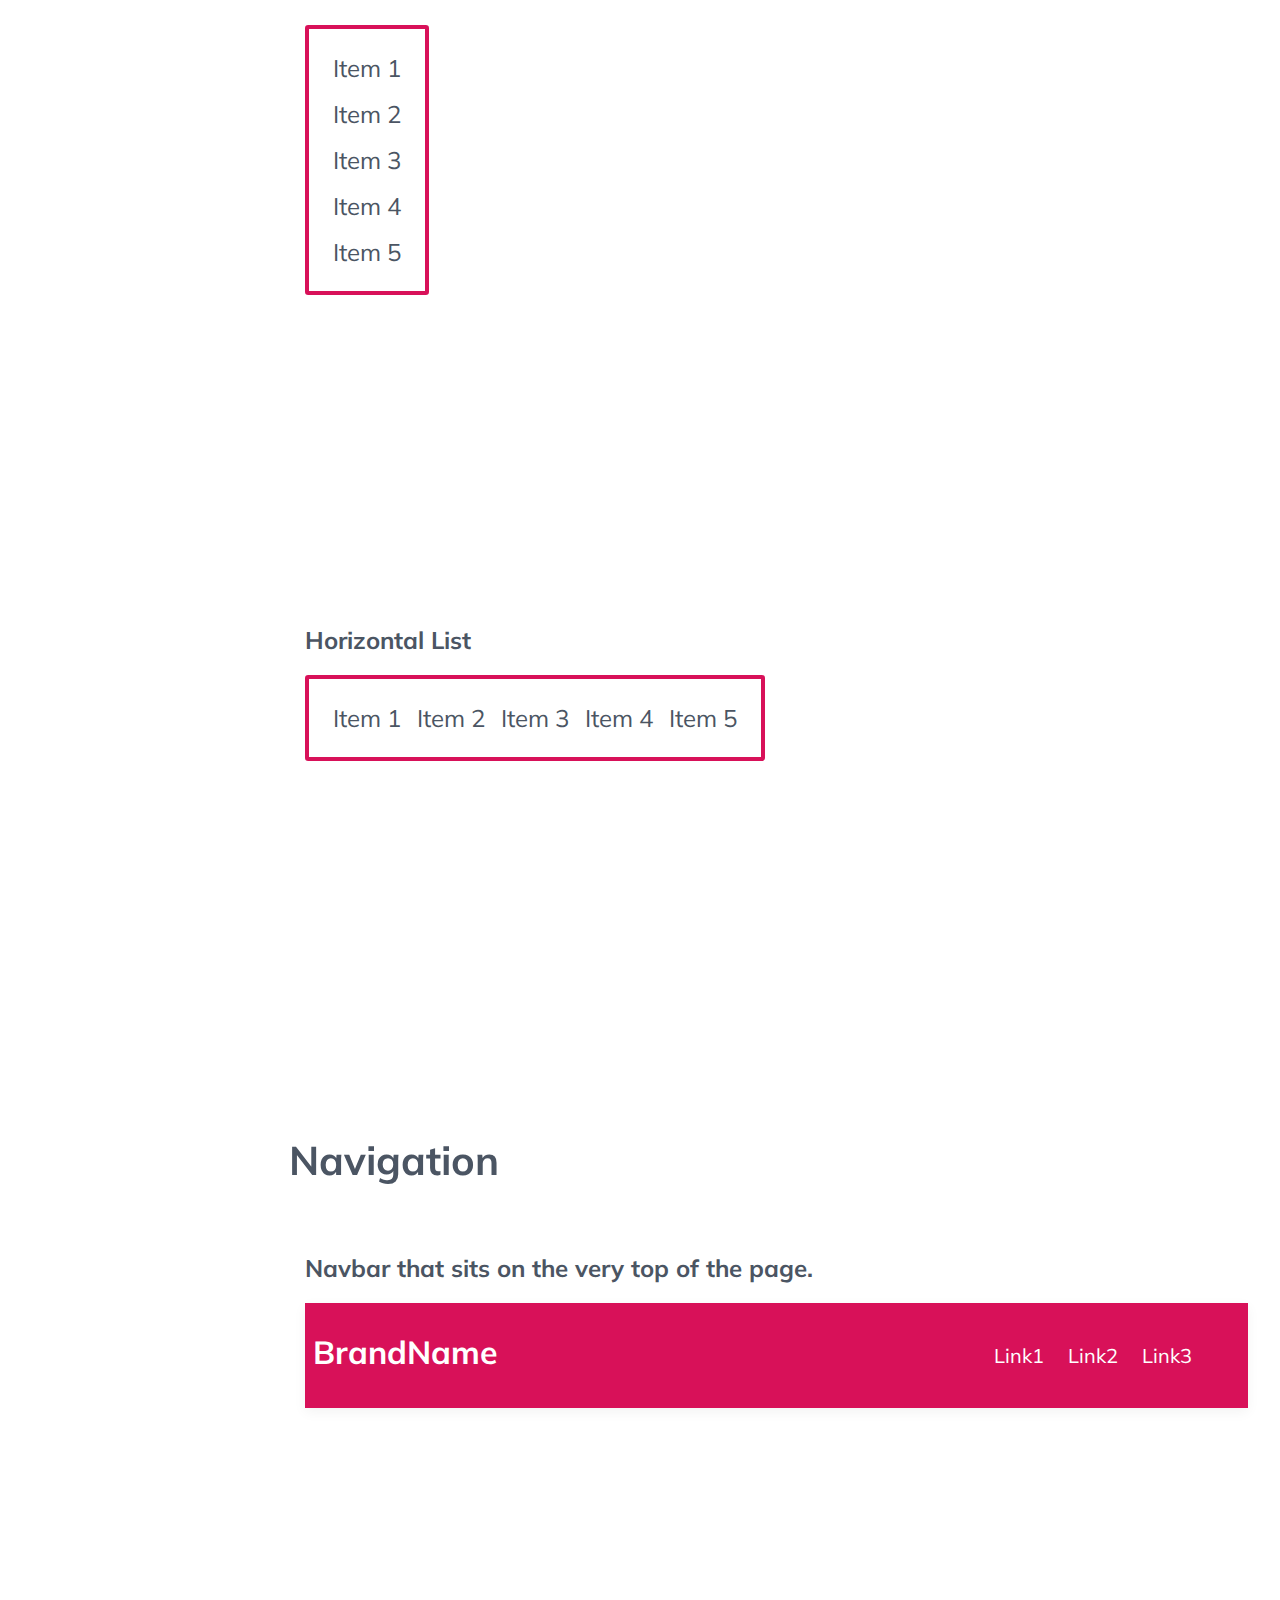
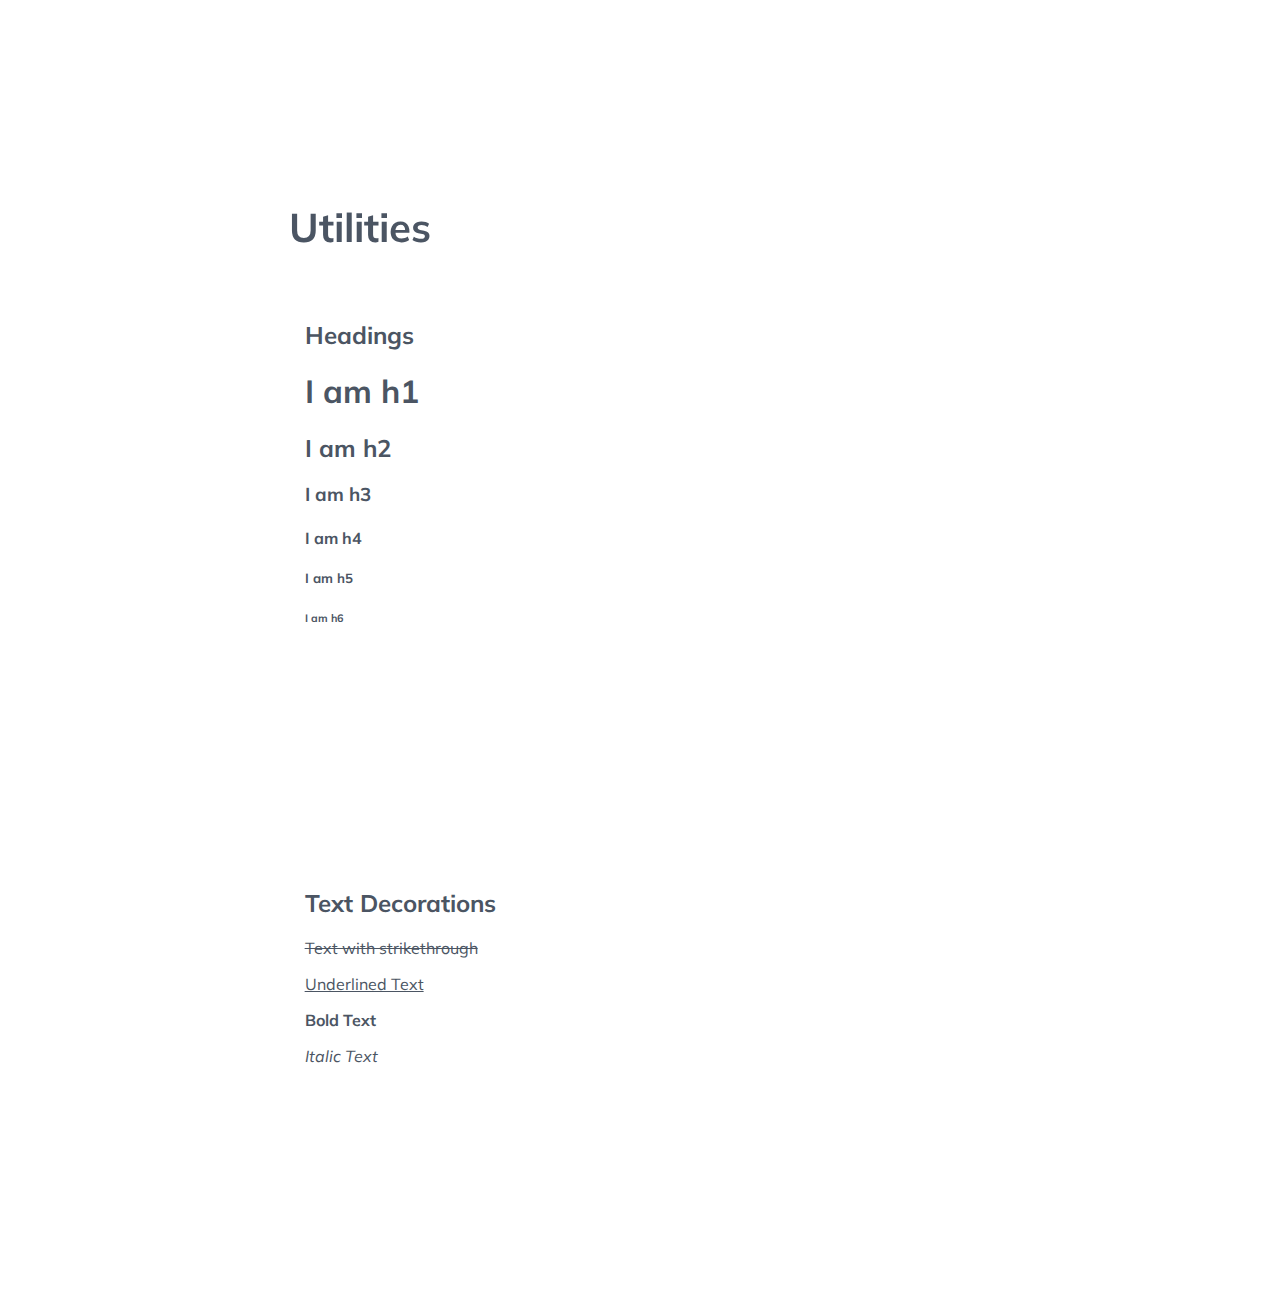
==== commit bcfa0643: "Update version to 1.0, edit social icons" ====
--- a/documentation.html
+++ b/documentation.html
@@ -50,7 +50,7 @@
                         src="resources/icons/instagram.svg" /></a>
             </div>
             <div class="version">
-                v 0.1
+                v 1.0
             </div>
         </div>
 
--- a/style.css
+++ b/style.css
@@ -154,7 +154,7 @@
     position: sticky;
     top: 20%;
     list-style-type:none;
-    font-size: 2rem;
+    font-size: 1.5rem;
     display: flex;
     flex-direction: column;
     /* justify-content: center; */
@@ -189,14 +189,16 @@
 }
 
 .icon-social{
-    height: 35px;
-    width: 35px;
+    height: 2rem;
+    width: 2rem;
     transition: 300ms ease-in-out;
+    opacity: 0.7;
 }
 
 .icon-social:hover {
-    height: 60px;
-    width: 60px;
+    height: 3rem;
+    width: 3rem;
+    opacity: 1;
 }
 
 .version {
@@ -515,9 +517,15 @@
 
 /* LIST */
 
+.list, .list-horizontal {
+    border: .25rem solid var(--primary-color);
+    border-radius: var(--primary-radius);
+    width: max-content;
+    padding: 1rem;
+}
+
 .list li {
     padding: 0.5rem;
-    text-decoration: none;
     color: var(--gray);  
     list-style-type:none;
     font-size: 1.5rem;
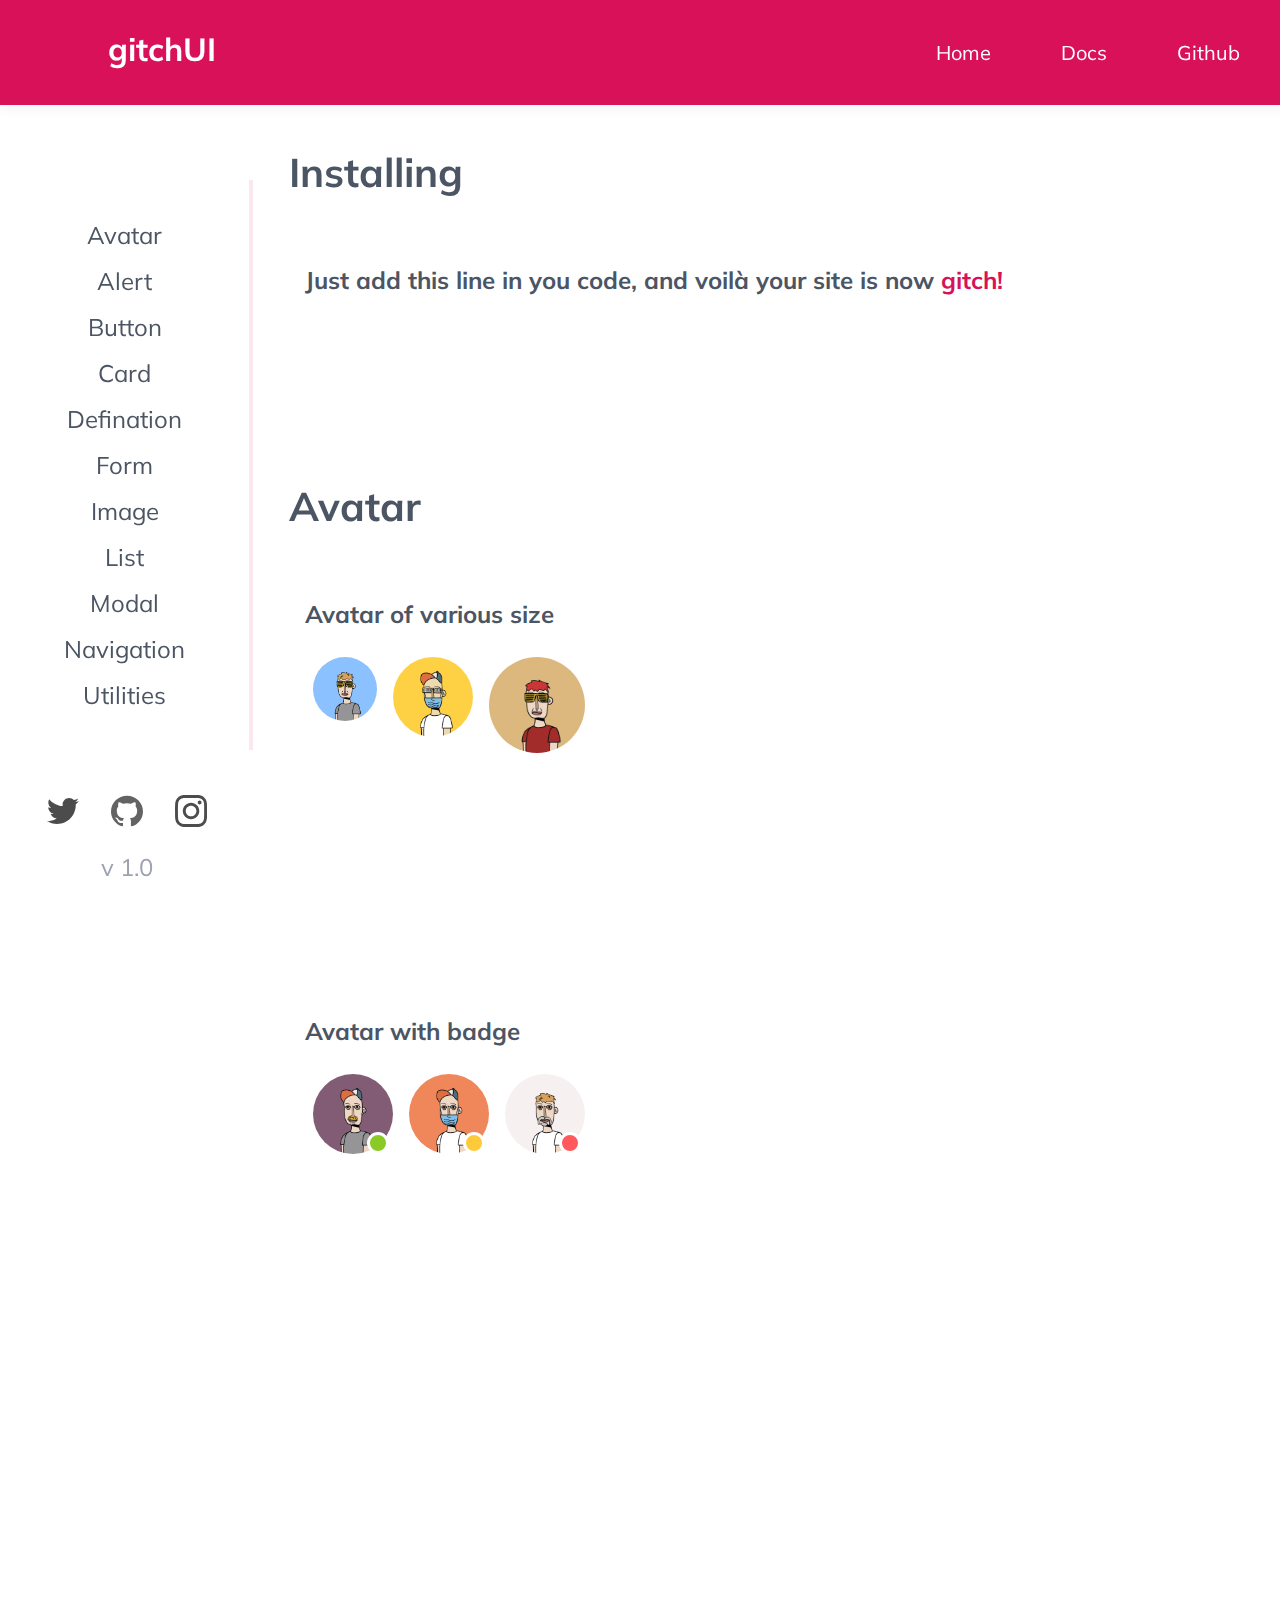
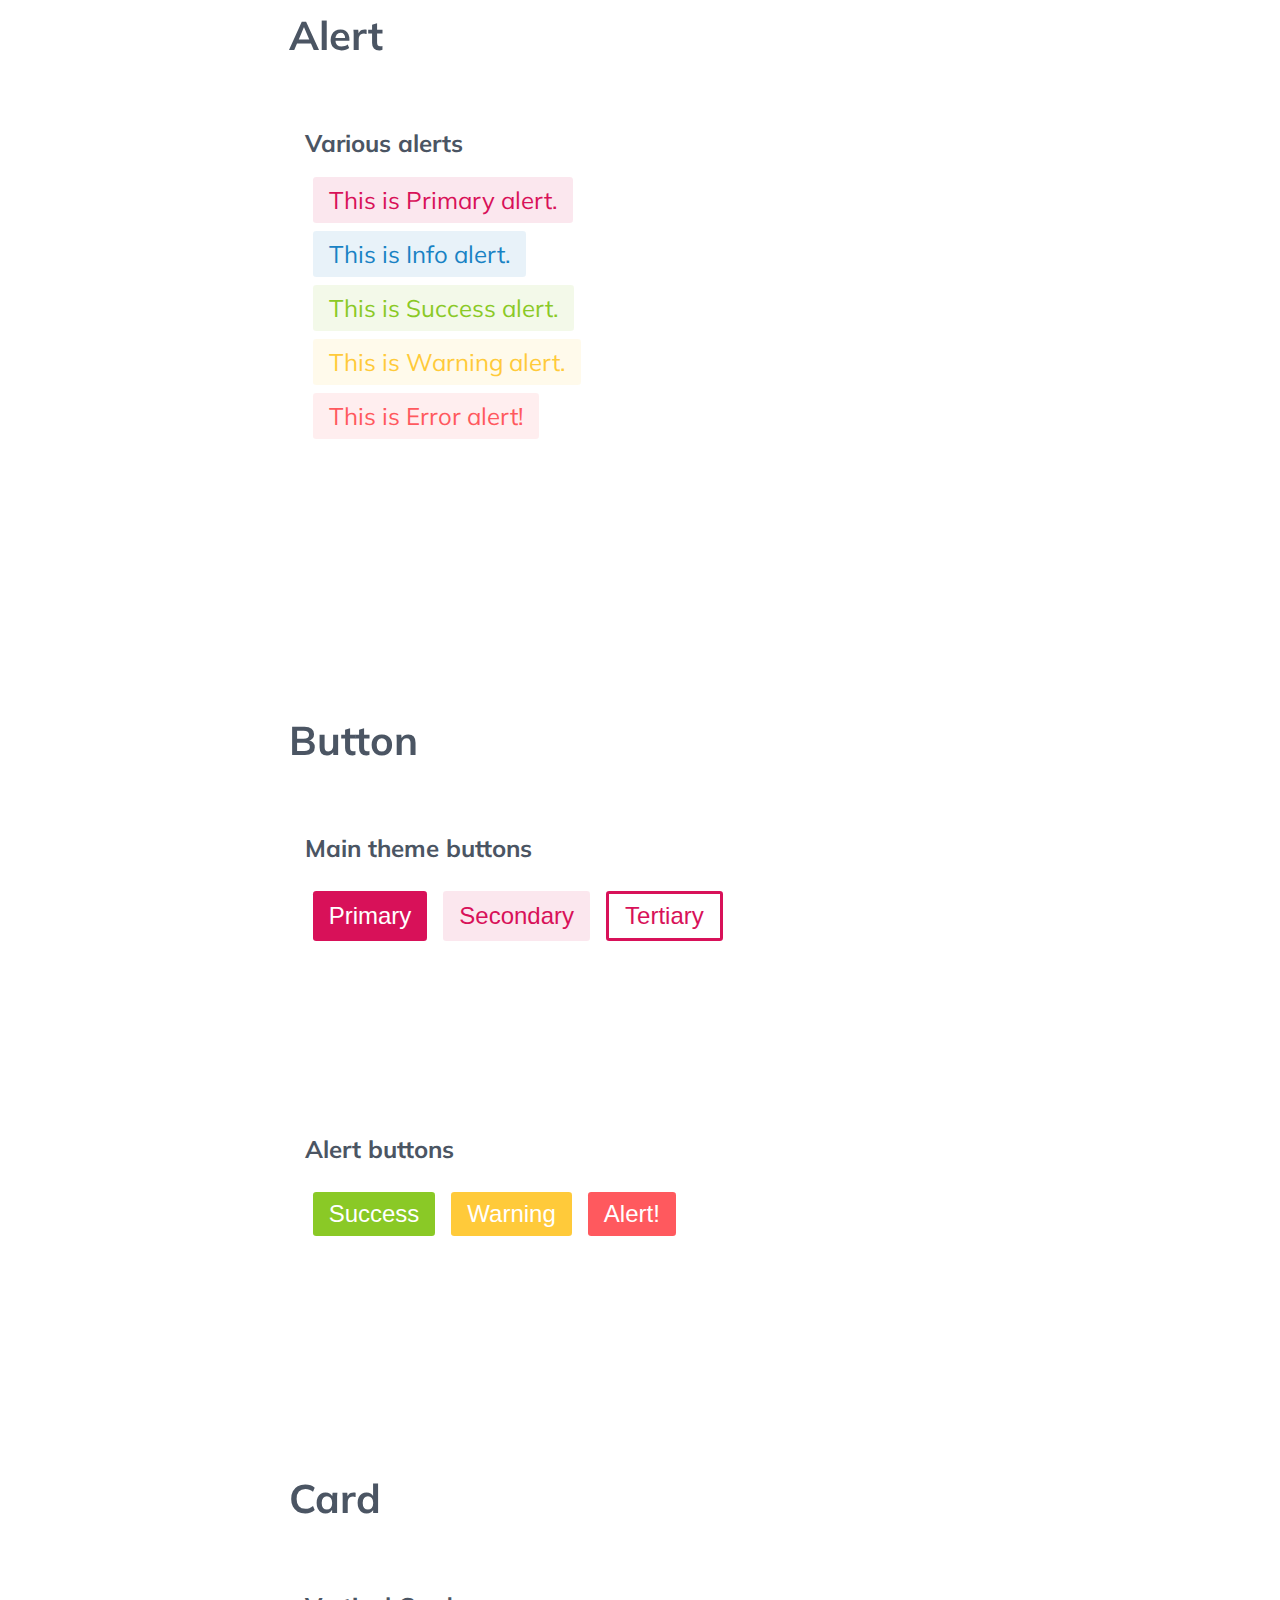
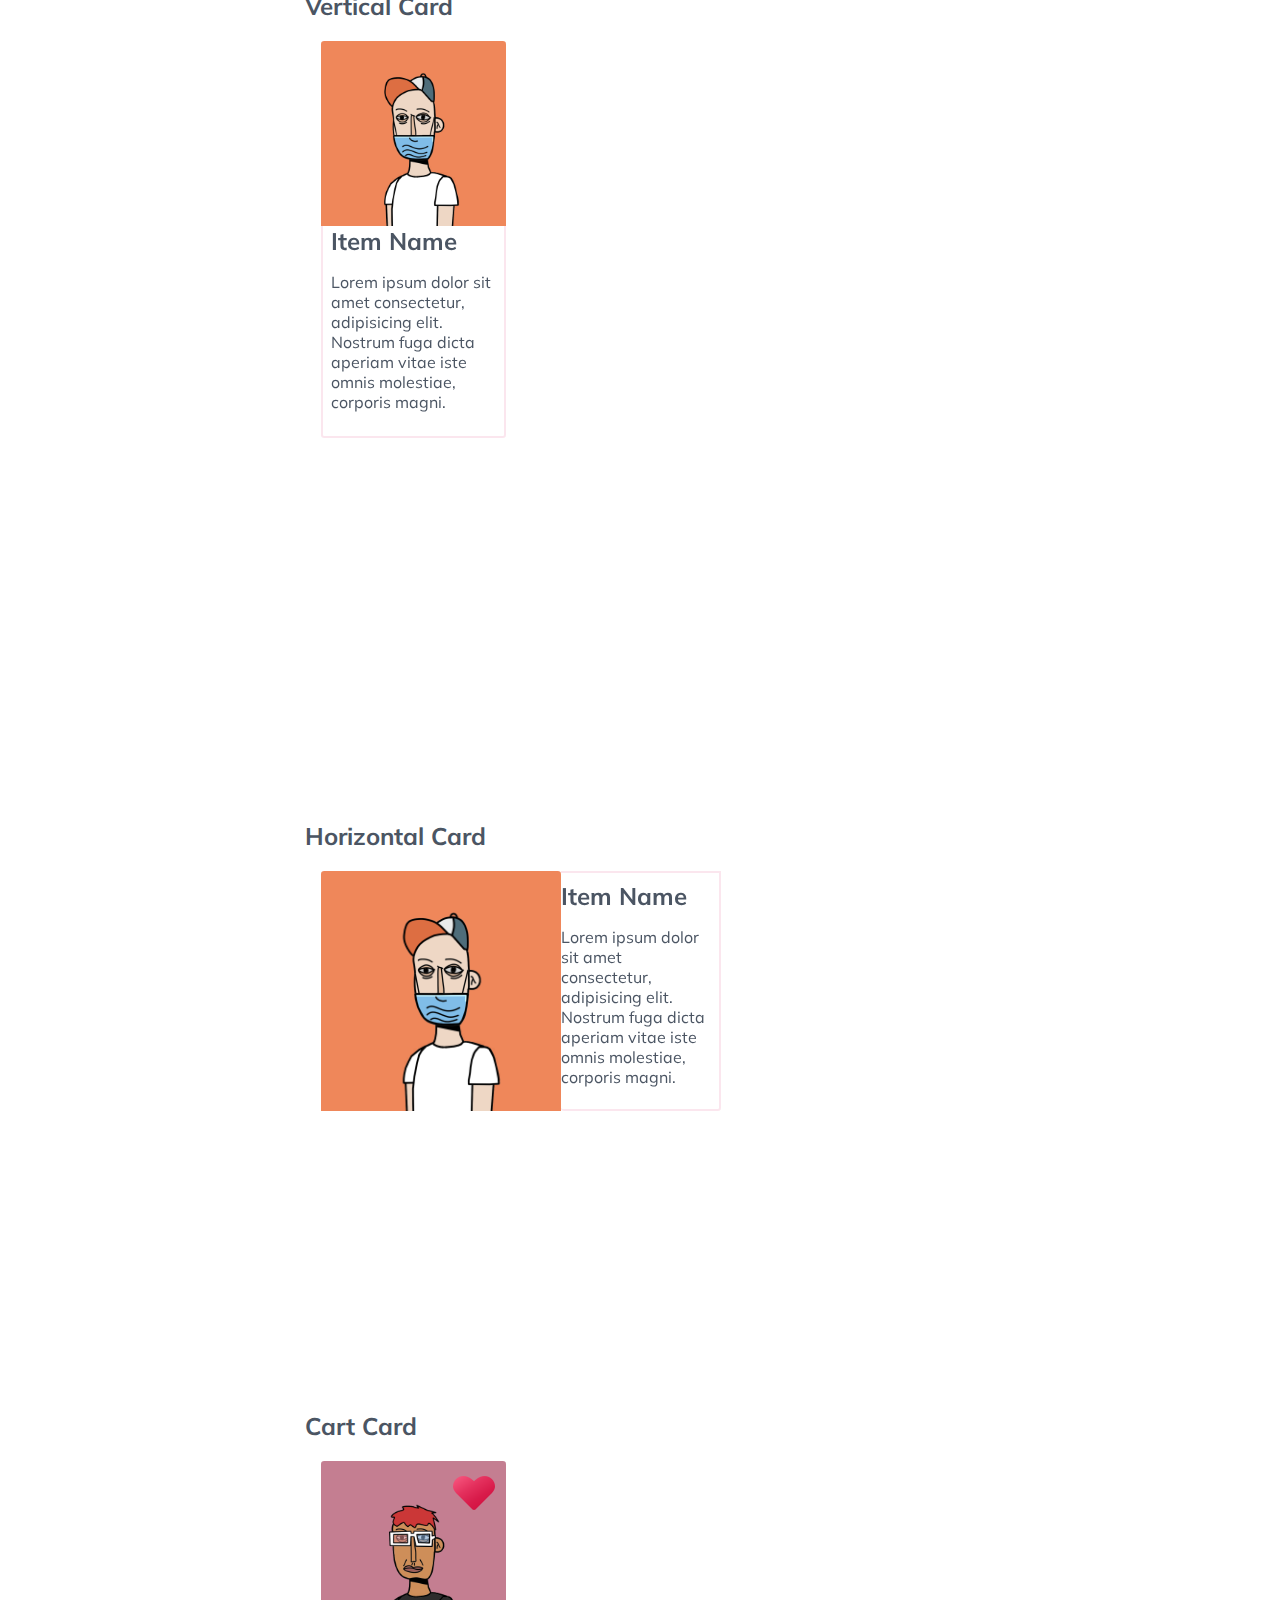
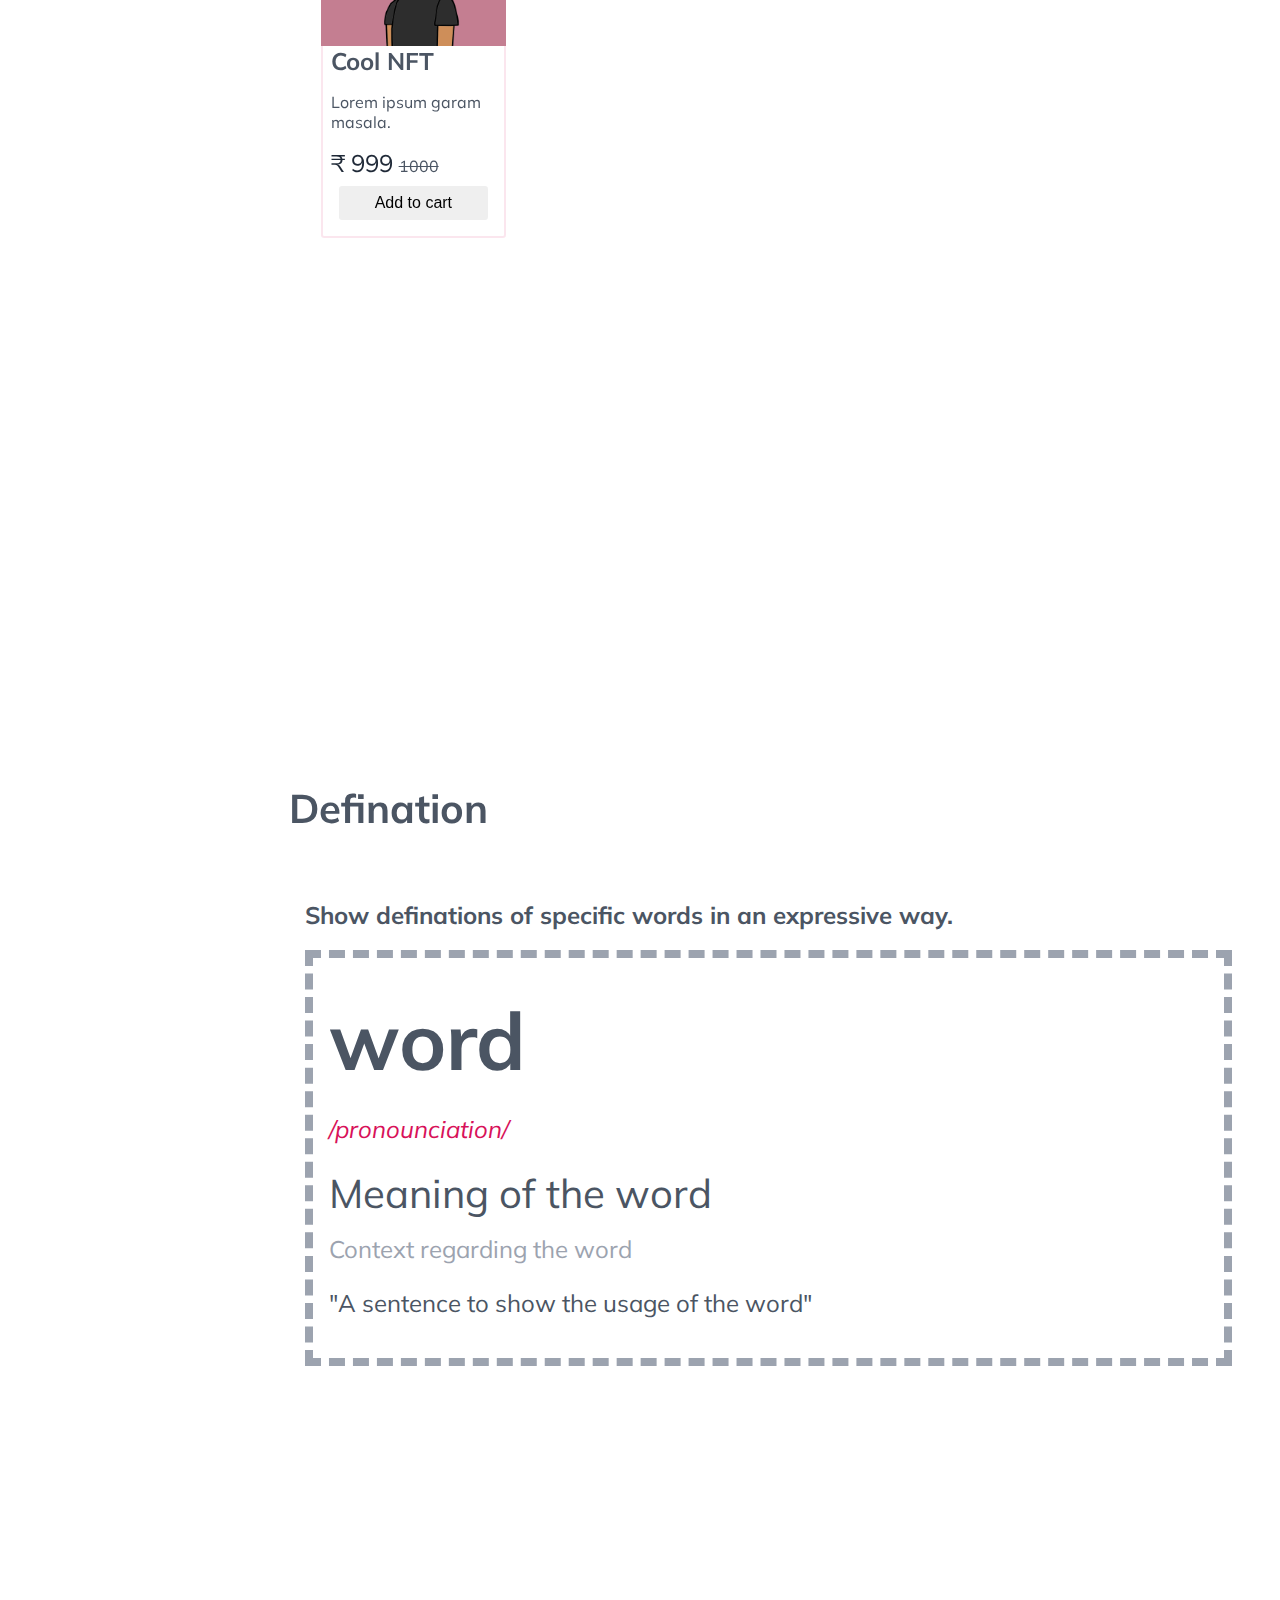
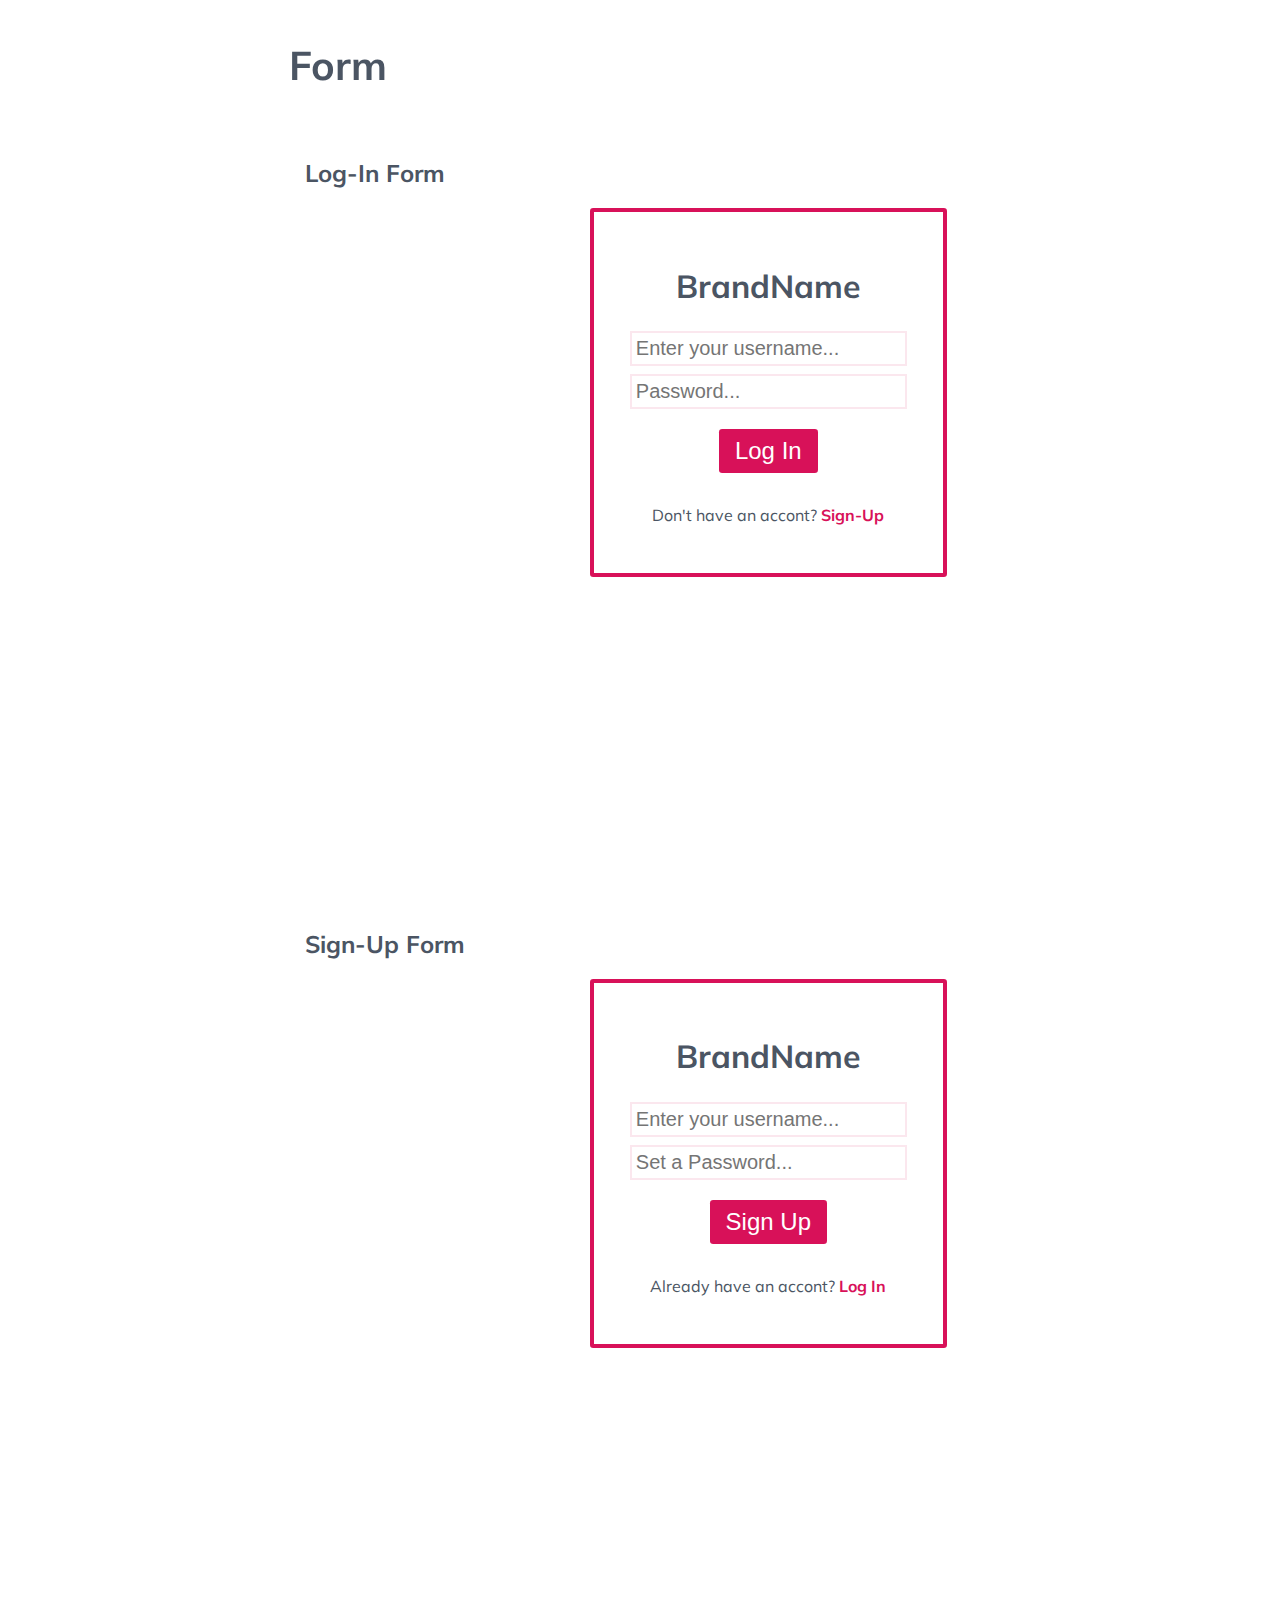
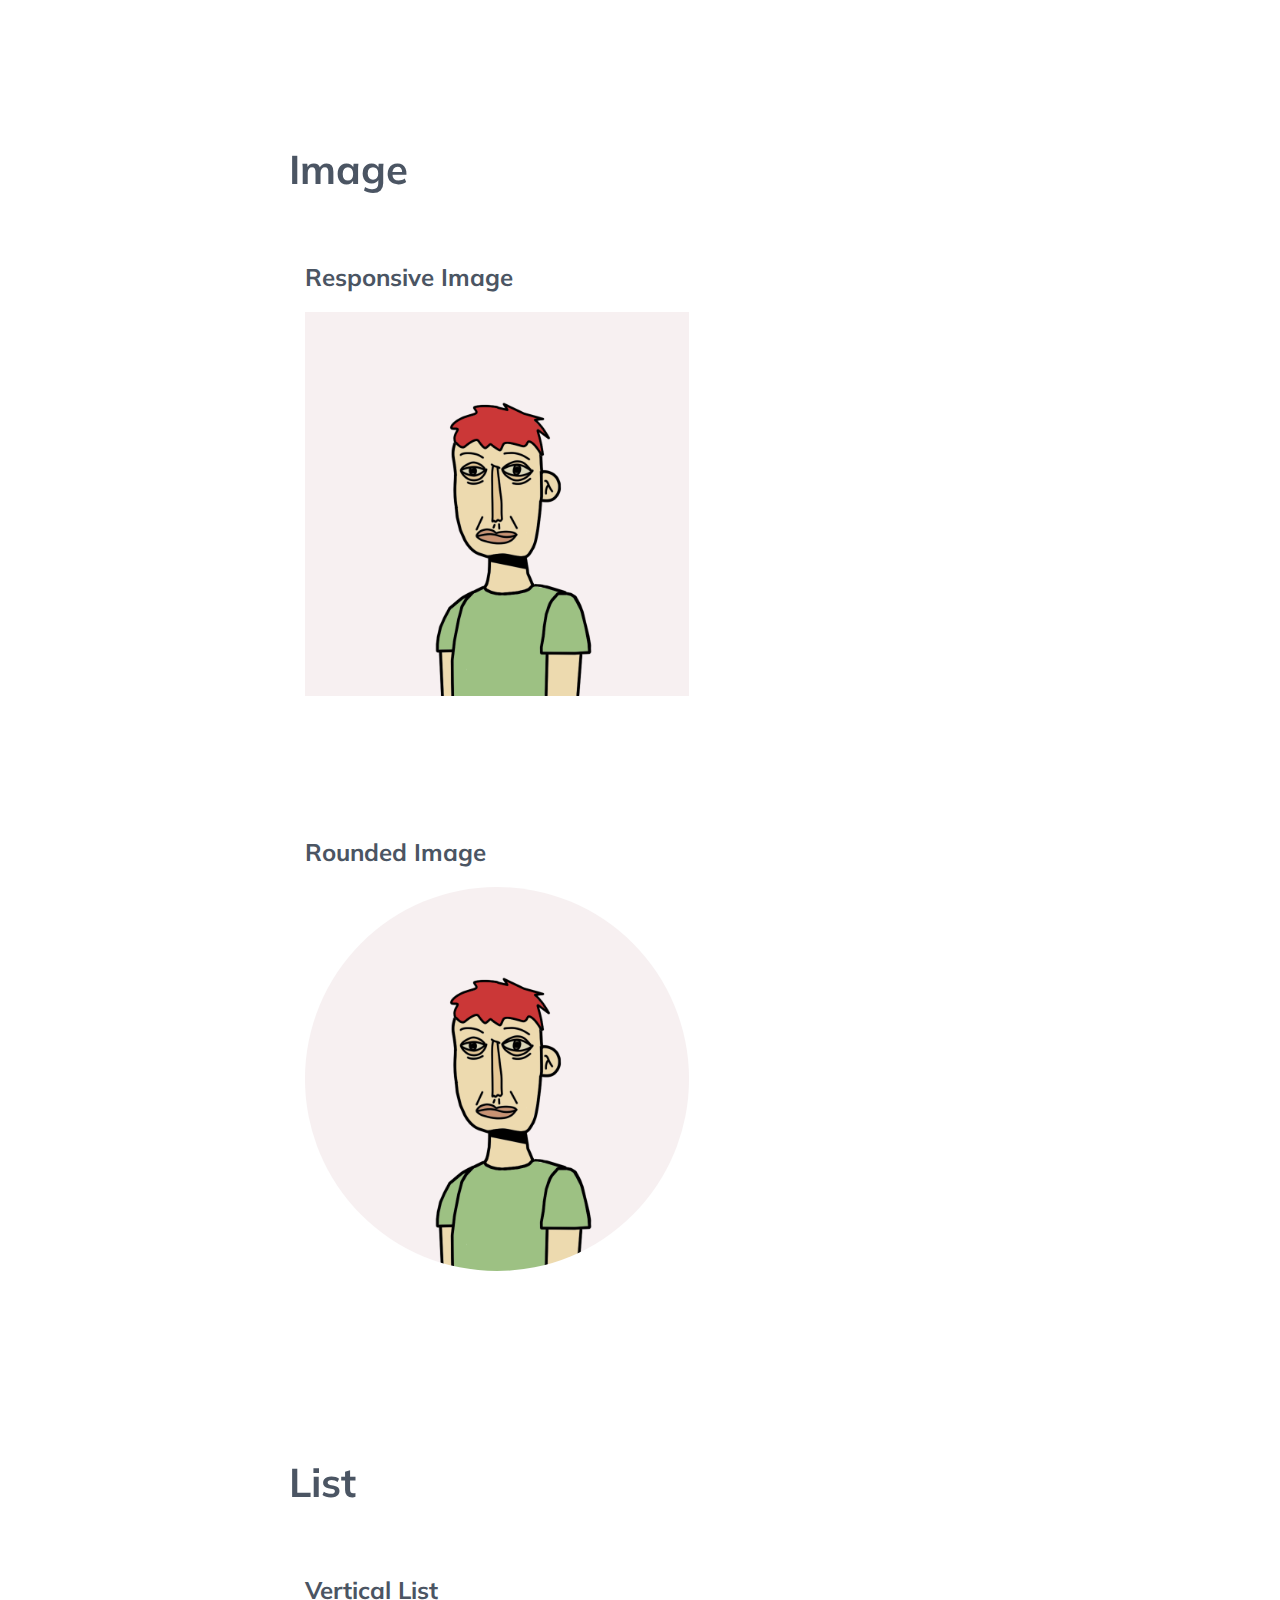
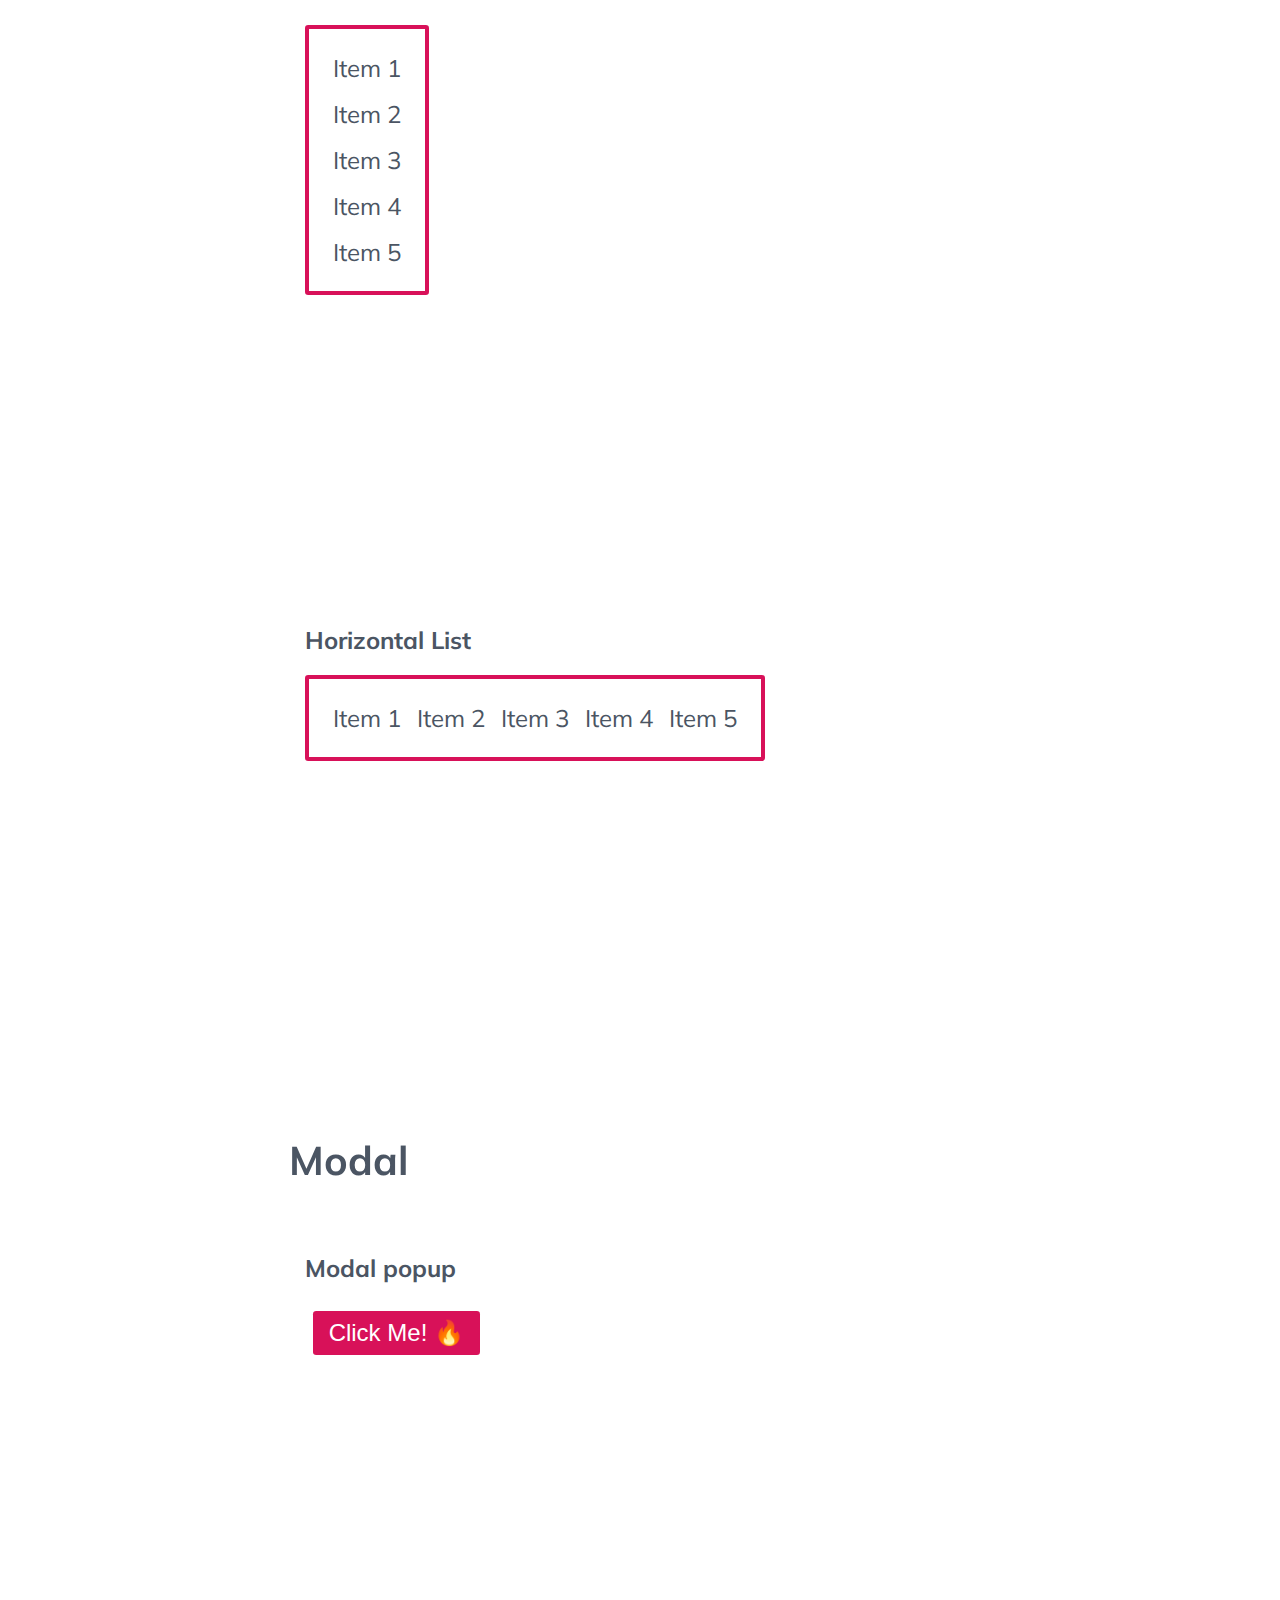
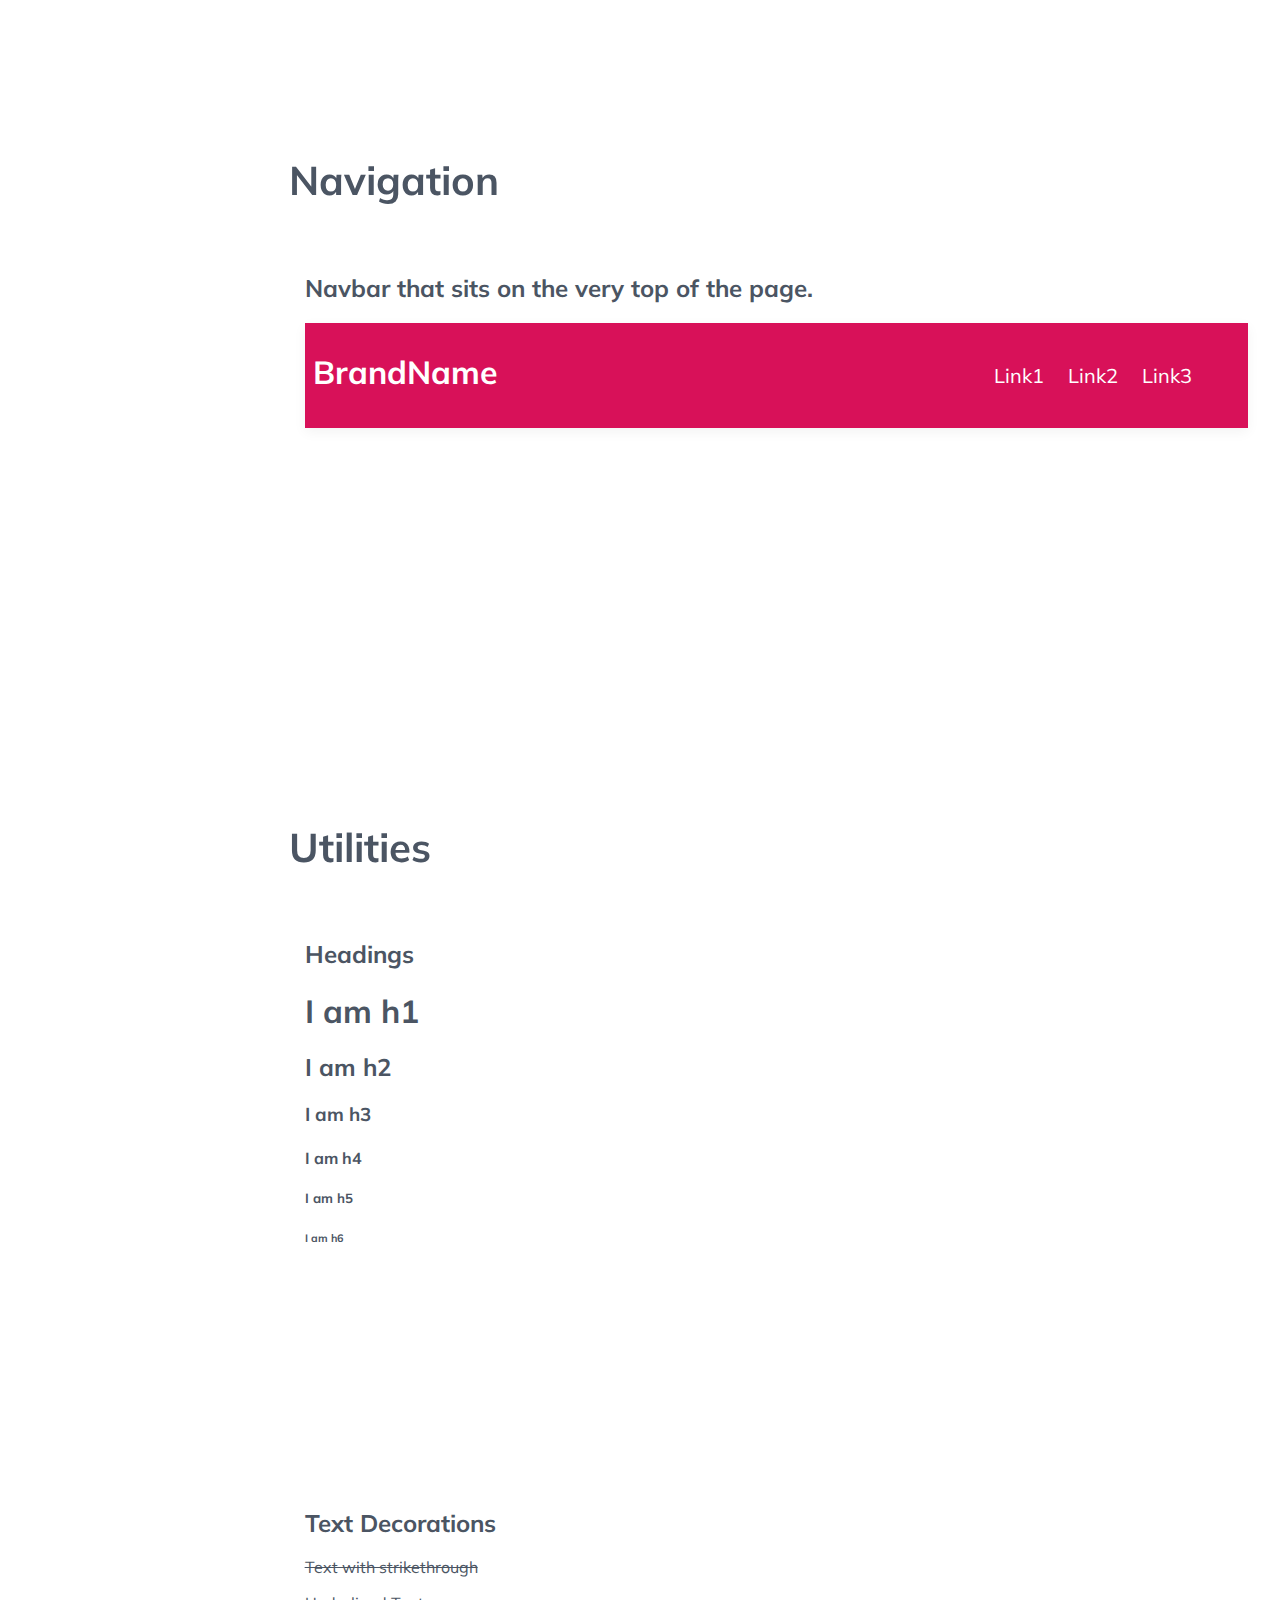
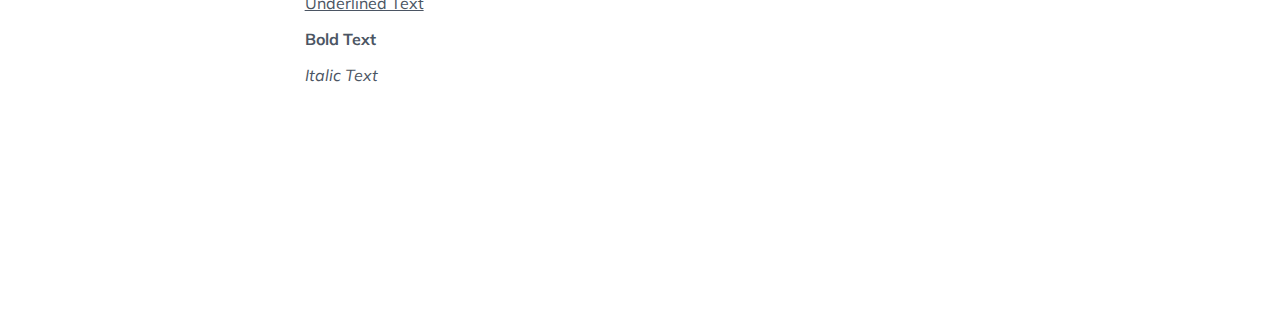
==== commit ea9826eb: "Add Modal, and script for it" ====
--- a/documentation.html
+++ b/documentation.html
@@ -39,6 +39,7 @@
                 <li><a href="#form">Form</a></li>
                 <li><a href="#image">Image</a></li>
                 <li><a href="#list">List</a></li>
+                <li><a href="#modal">Modal</a></li>
                 <li><a href="#navigation">Navigation</a></li>
                 <li><a href="#utilities">Utilities</a></li>
             </ul>
@@ -347,6 +348,28 @@
                 </div>
             </div>
 
+            <h1 class="heading" id="modal">Modal</h1>
+            <div class="modal-container container">
+                <h2>Modal popup</h2>
+                <button class="btn btn-primary" id="modal-btn">Click Me! 🔥</button>
+                <div class="modal-bg">
+                    <div class="modal">
+                        <h2>Modal messgae</h2>
+                        <h3>Modal sub message/description</h3>
+                        <button class="btn btn-primary">Sign In</button>
+                        <span class="modal-close">X</span>
+                    </div>
+                </div>
+
+                <div class="code-block">
+                    <iframe
+                        src="https://carbon.now.sh/embed?bg=rgba%28171%2C184%2C195%2C0%29&t=one-light&wt=none&l=htmlmixed&ds=false&dsyoff=0px&dsblur=100px&wc=true&wa=true&pv=0px&ph=0px&ln=false&fl=1&fm=Hack&fs=18px&lh=133%25&si=false&es=2x&wm=false&code=%253Cbutton%2520class%253D%2522btn%2520btn-primary%2522%2520id%253D%2522modal-btn%2522%253EClick%2520Me%21%2520%25F0%259F%2594%25A5%253C%252Fbutton%253E%250A%253Cdiv%2520class%253D%2522modal-bg%2522%253E%250A%2520%2520%2520%2520%253Cdiv%2520class%253D%2522modal%2522%253E%250A%2520%2520%2520%2520%2520%2520%2520%2520%253Ch2%253EModal%2520messgae%253C%252Fh2%253E%250A%2520%2520%2520%2520%2520%2520%2520%2520%253Ch3%253EModal%2520sub%2520message%252Fdescription%253C%252Fh3%253E%250A%2520%2520%2520%2520%2520%2520%2520%2520%253Cbutton%2520class%253D%2522btn%2520btn-primary%2522%253ESign%2520In%253C%252Fbutton%253E%250A%2520%2520%2520%2520%2520%2520%2520%2520%253Cspan%2520class%253D%2522modal-close%2522%253EX%253C%252Fspan%253E%250A%2520%2520%2520%2520%253C%252Fdiv%253E%250A%253C%252Fdiv%253E"
+                        style="width: 773px; height: 308px; border:0; transform: scale(1); overflow:hidden;"
+                        sandbox="allow-scripts allow-same-origin">
+                    </iframe>
+                </div>
+            </div>
+
             <h1 class="heading" id="navigation">Navigation</h1>
             <div class="navigation container">
                 <h2> Navbar that sits on the very top of the page.</h2>
@@ -404,7 +427,7 @@
             </div>
 
 
-
+            <script src="index.js"></script>
 </body>
 
 </html>--- a/style.css
+++ b/style.css
@@ -550,6 +550,56 @@
 .list-horizontal li:hover {
     color: var(--primary-color);
 }
+/* MODAL */
+
+.modal-bg {
+    position: fixed;
+    top: 0;
+    left: 0;
+    height: 100vh;
+    width: 100vw;
+    background-color: rgba(0,0,0,0.5);
+    display:flex;
+    justify-content: center;
+    align-items: center;
+    z-index: 999;
+    visibility: hidden;
+    opacity: 0;
+    transition: 500ms ease;
+}
+
+.modal-bg-active {
+    visibility: visible;
+    opacity: 1;
+}
+
+.modal{
+    position: relative;
+    background-color: white;
+    width: 30%;
+    height: 30%;
+    min-width: max-content;
+    display: flex;
+    flex-direction: column;
+    justify-content: center;
+    align-items: center;
+    border-radius: var(--primary-radius);
+}
+
+.modal-close {
+    padding: 0.1rem 0.5rem;
+    border-radius: 50%;
+    position: absolute;
+    top: 1rem;
+    right: 1rem;
+    font-size: 1.5rem;
+    cursor: pointer;
+}
+
+.modal span:hover {
+    background-color: var(--primary-bgcolor);
+}
+
 
 /* NAVIGATION */
 
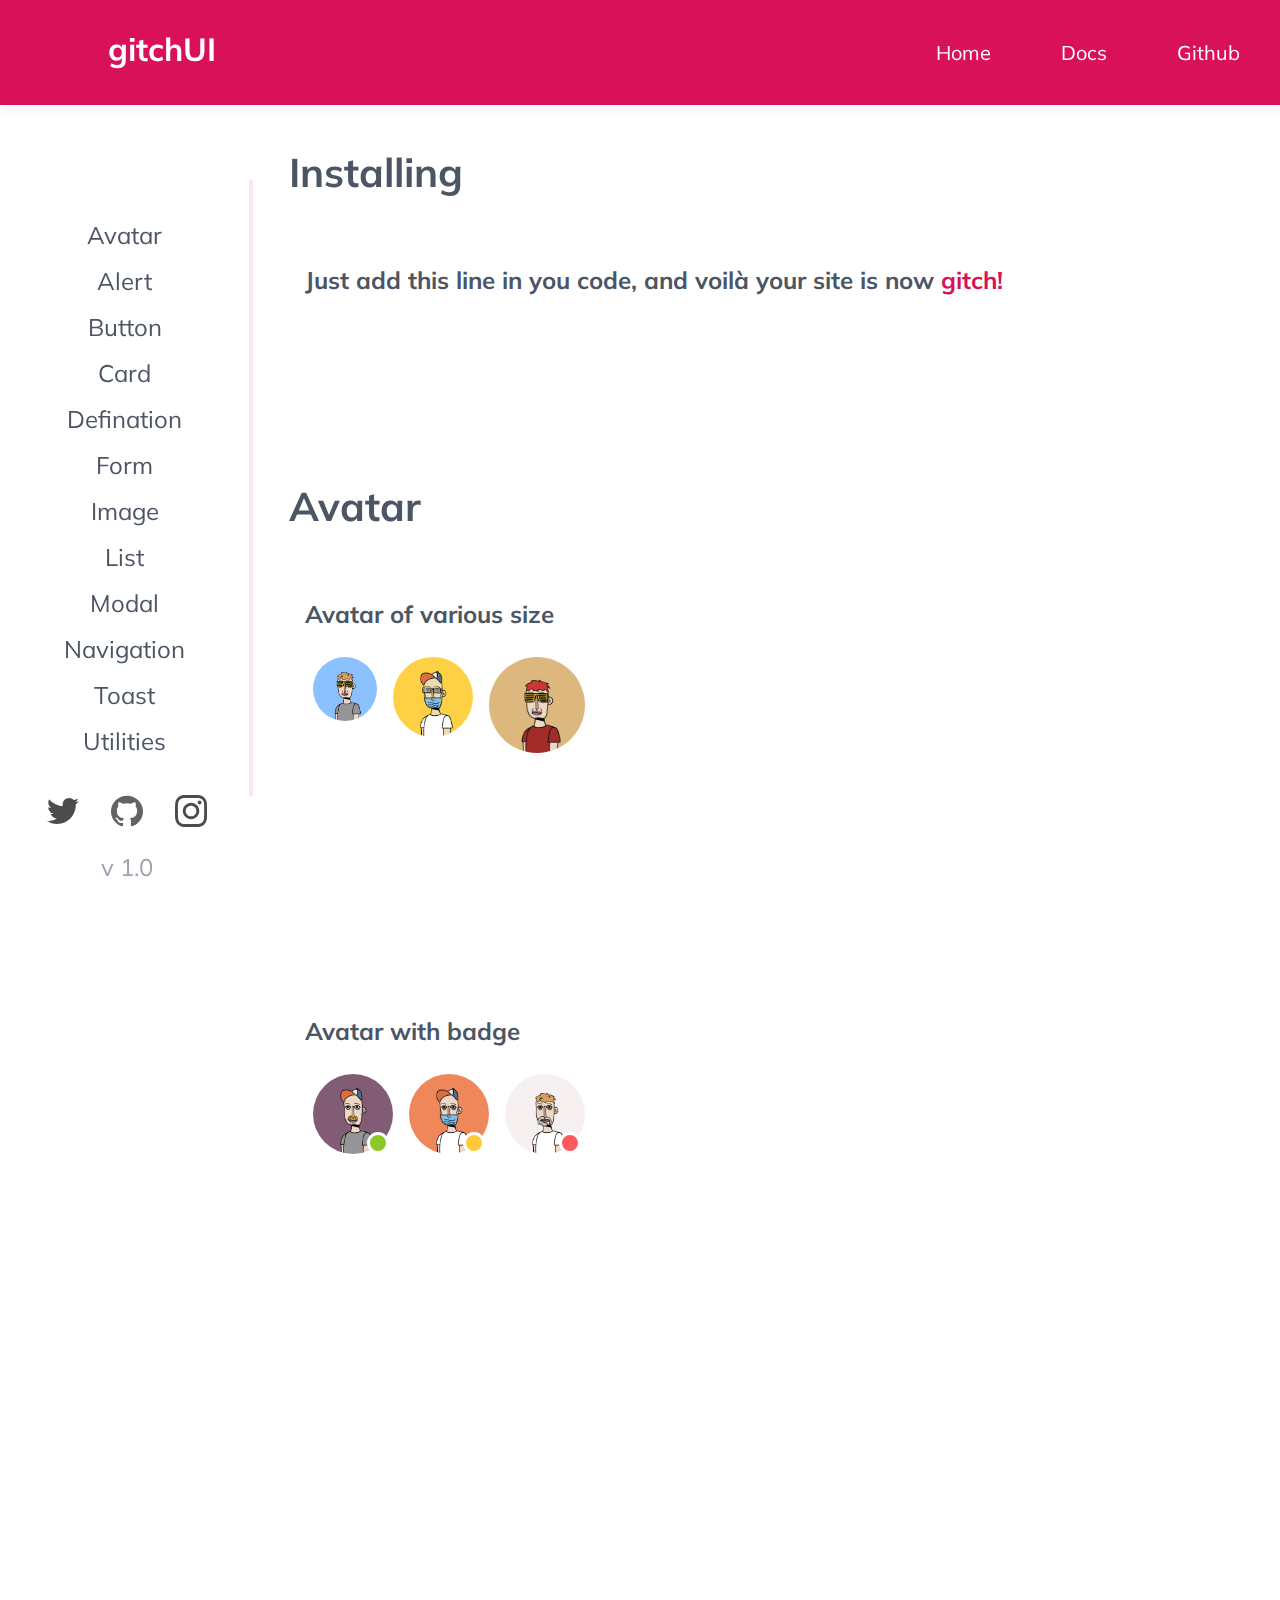
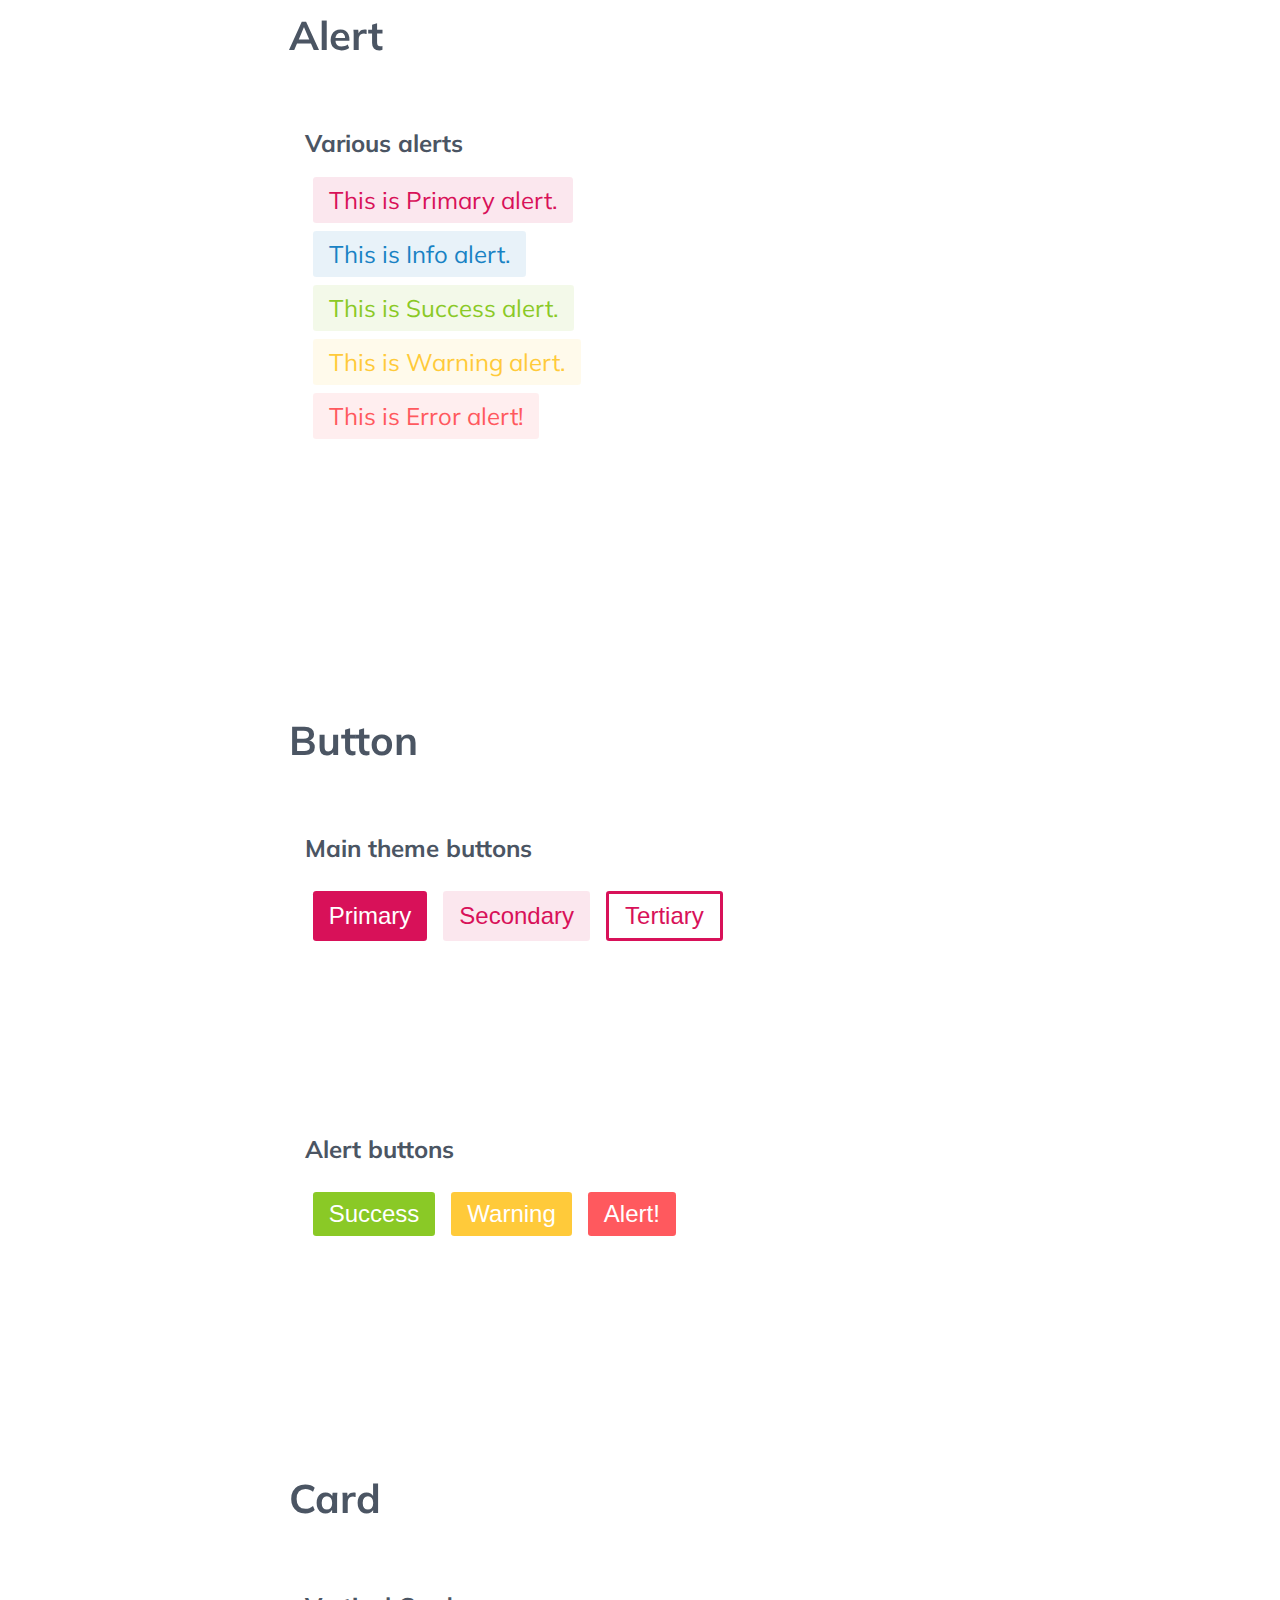
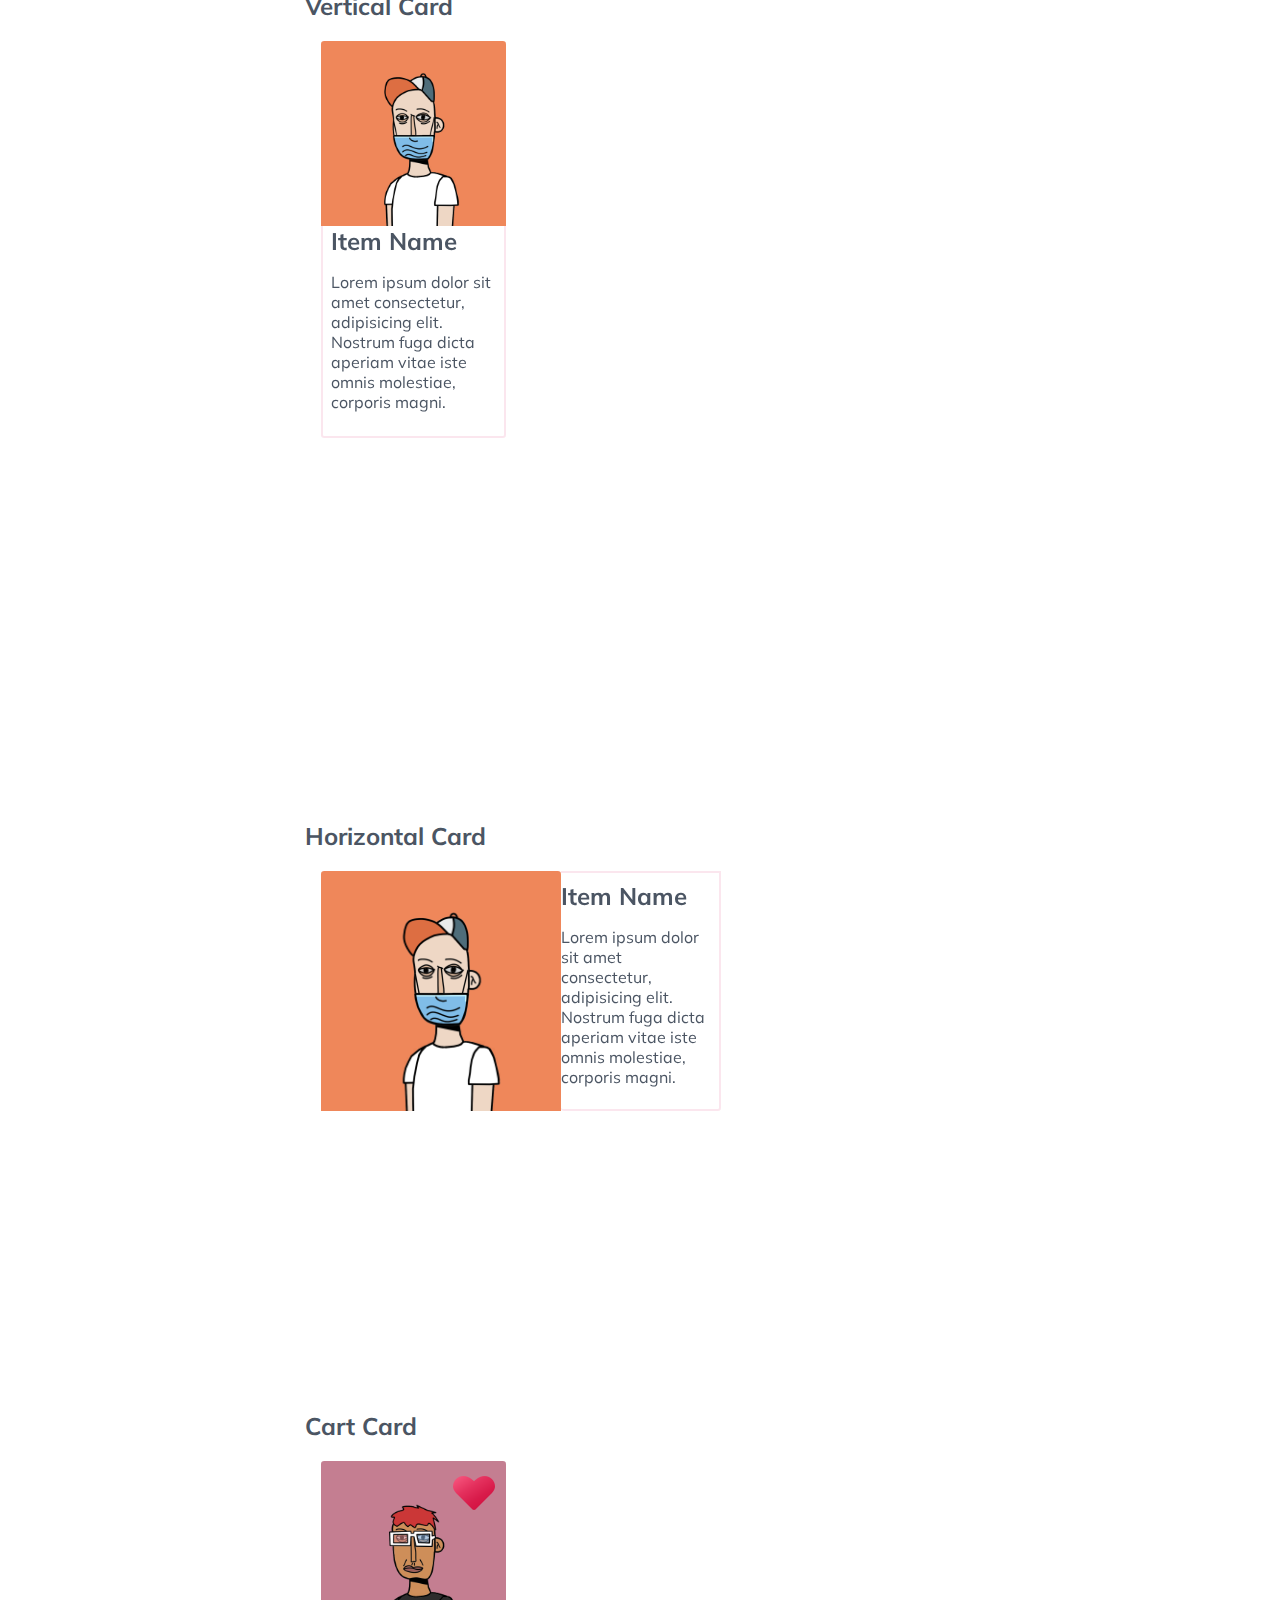
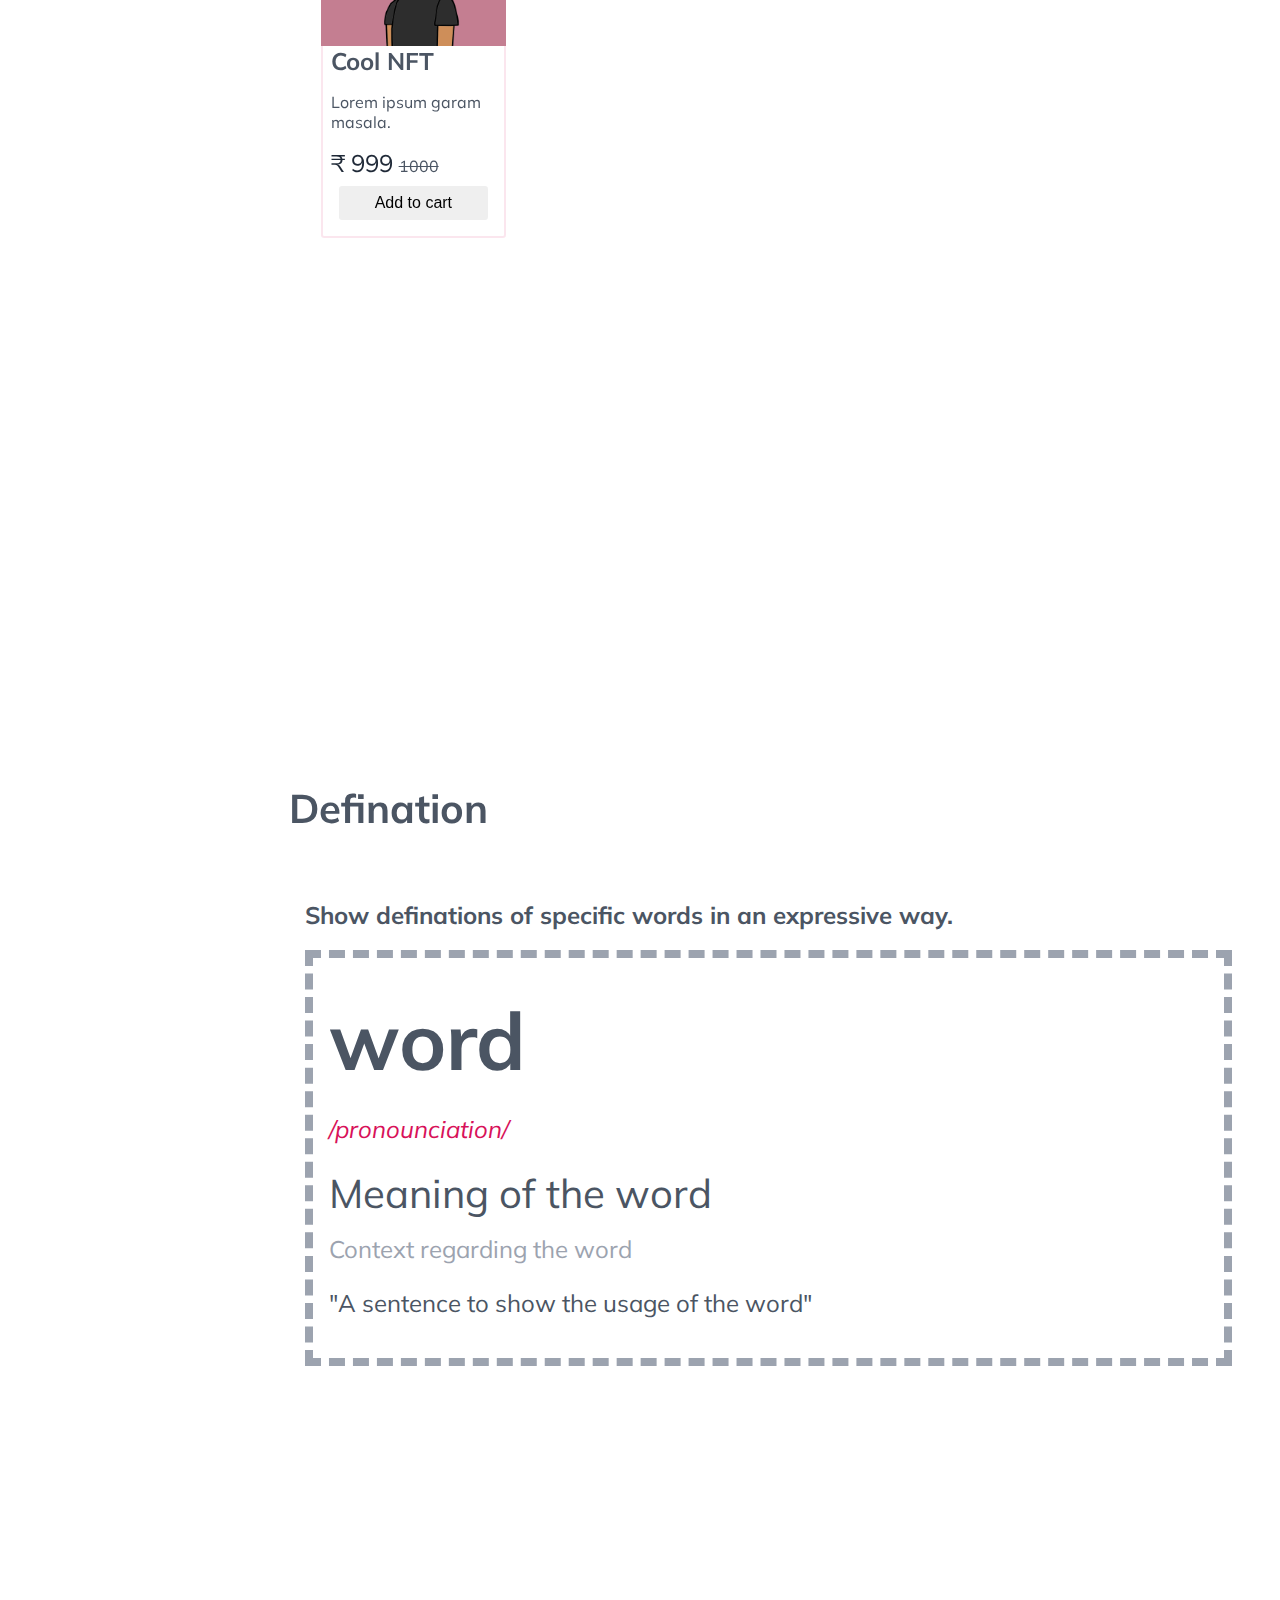
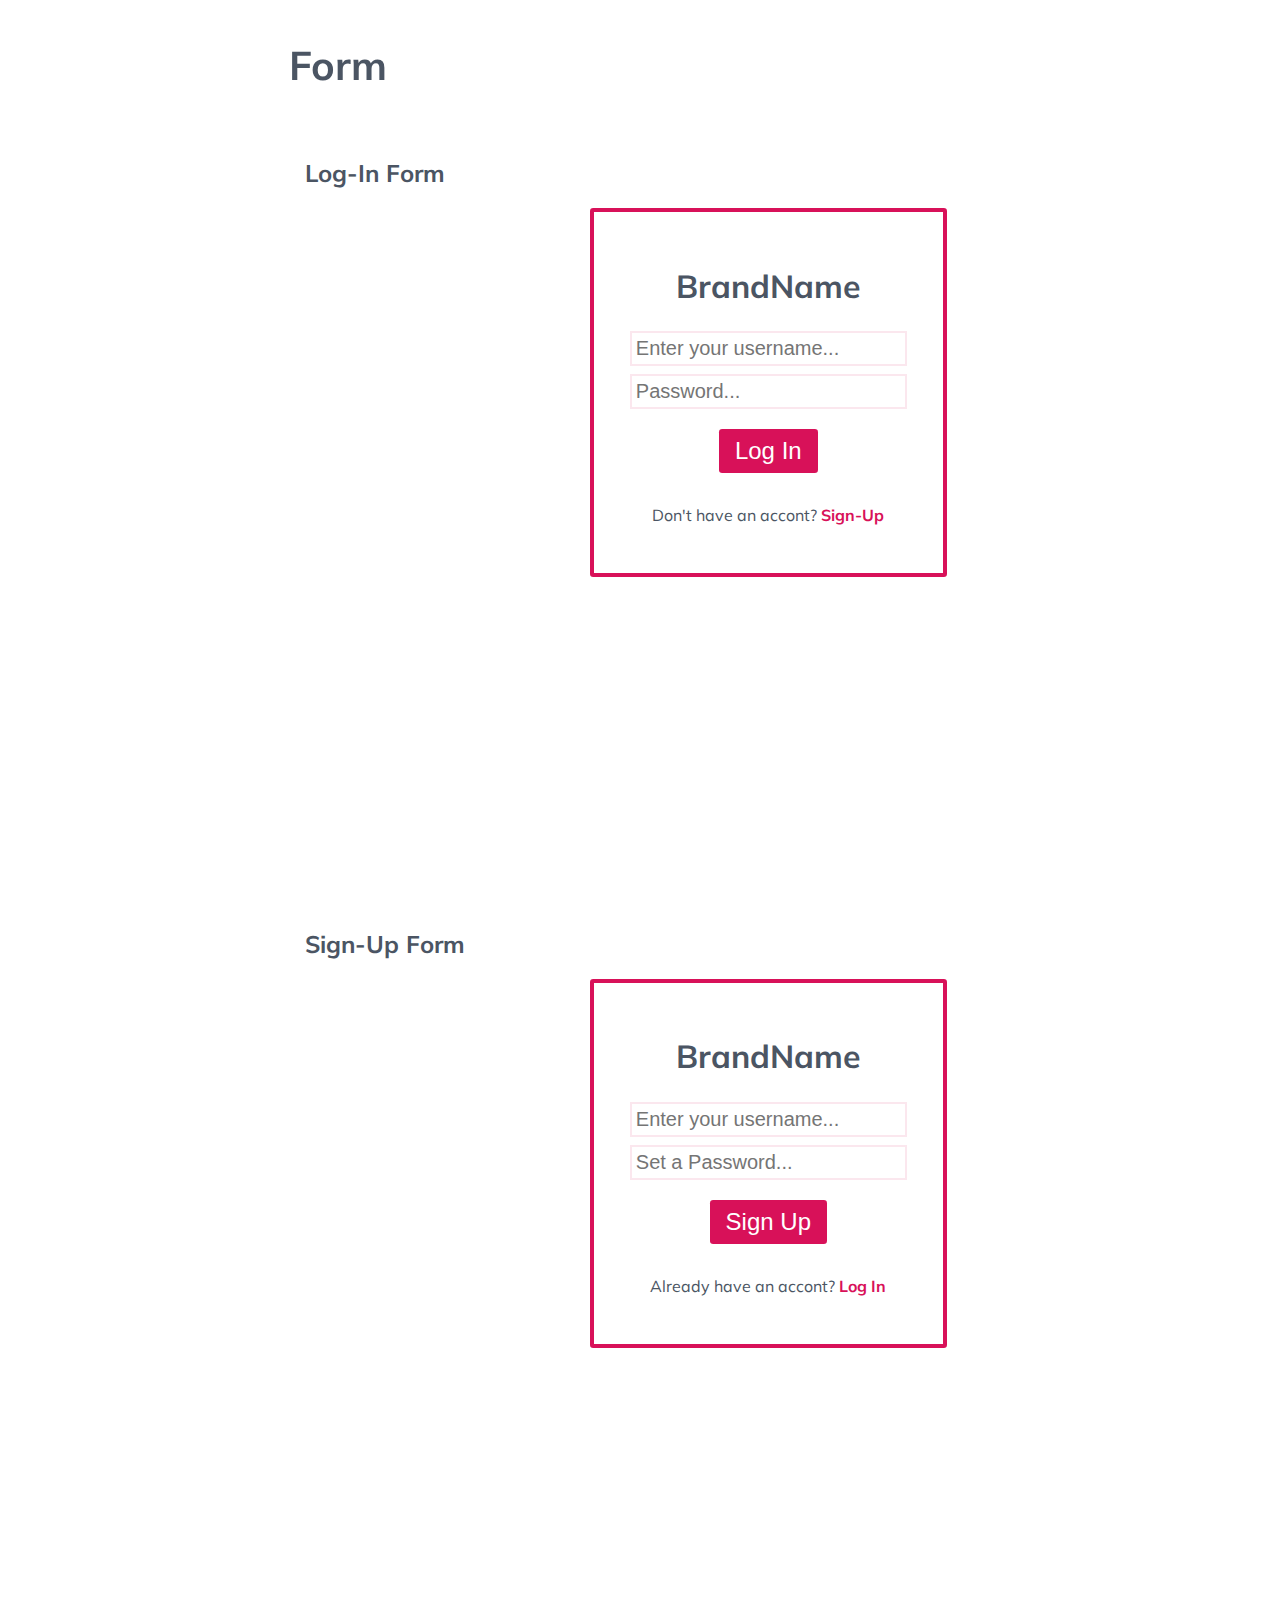
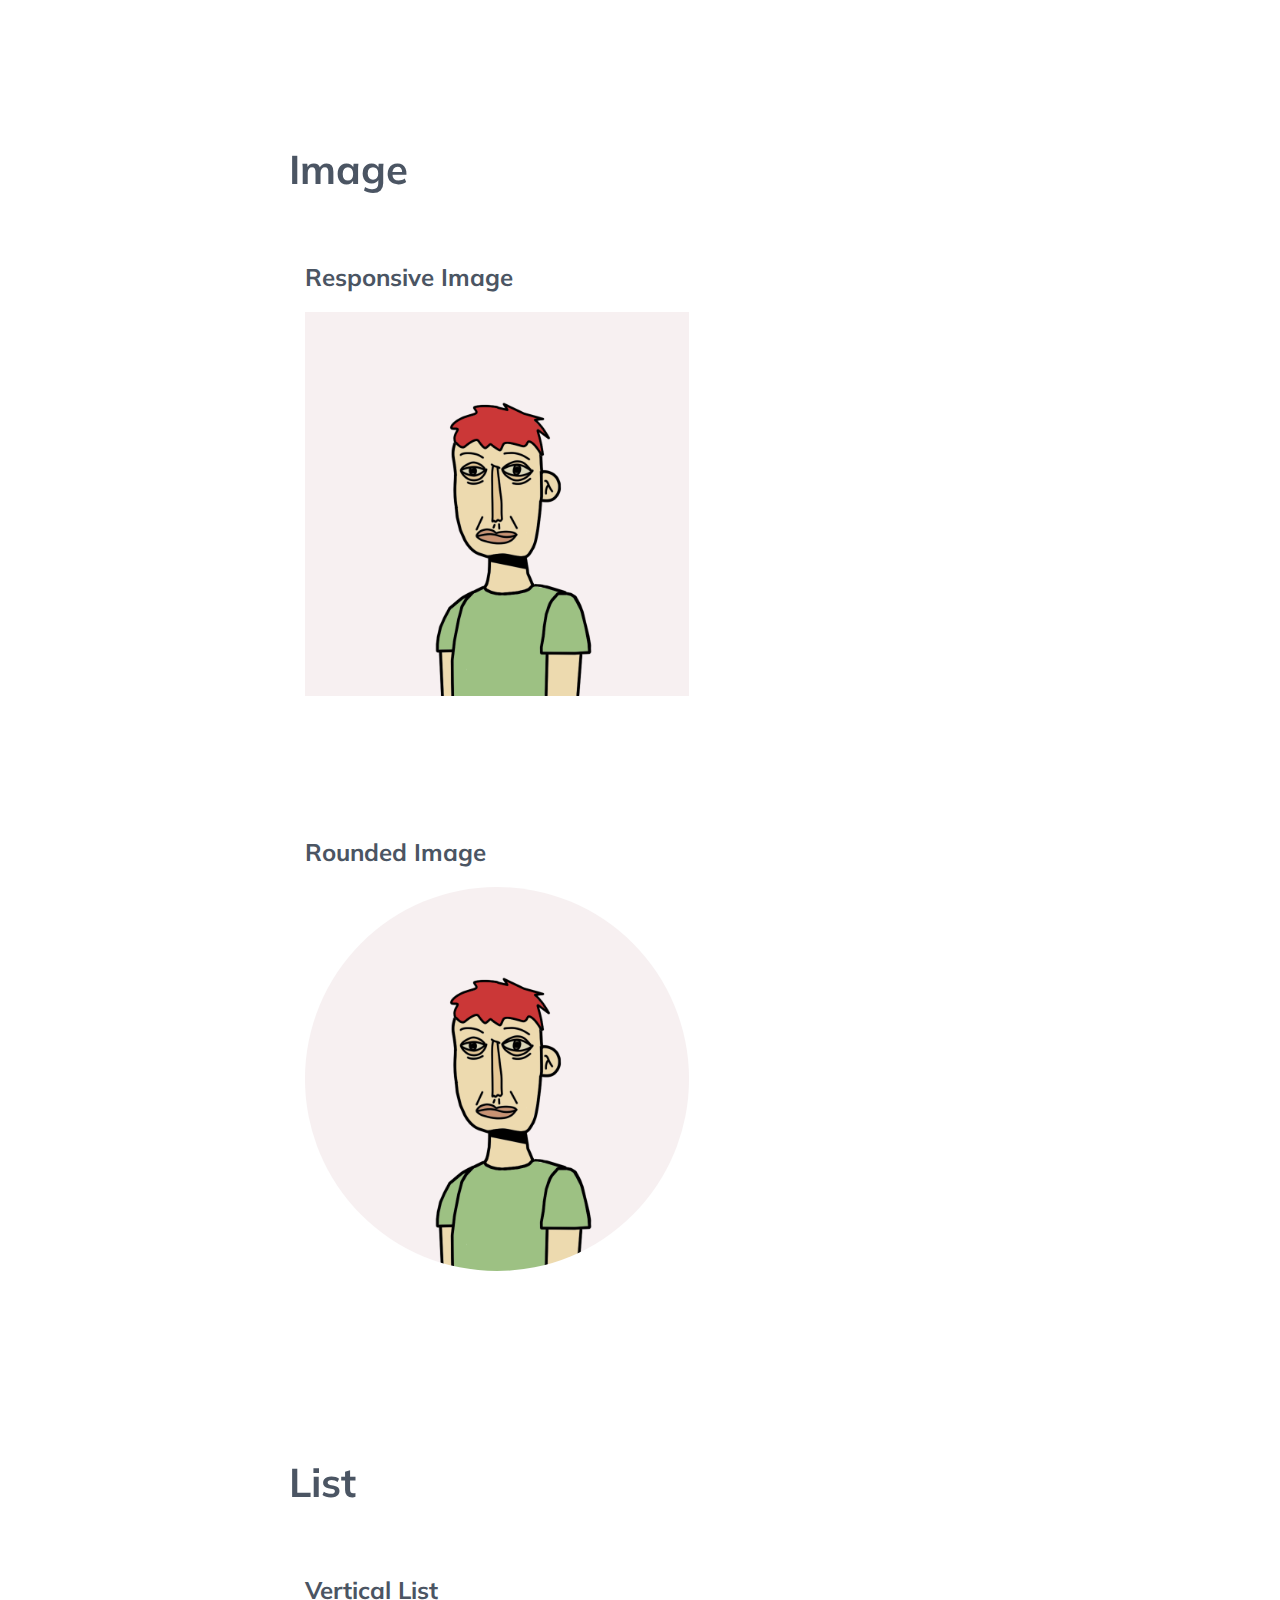
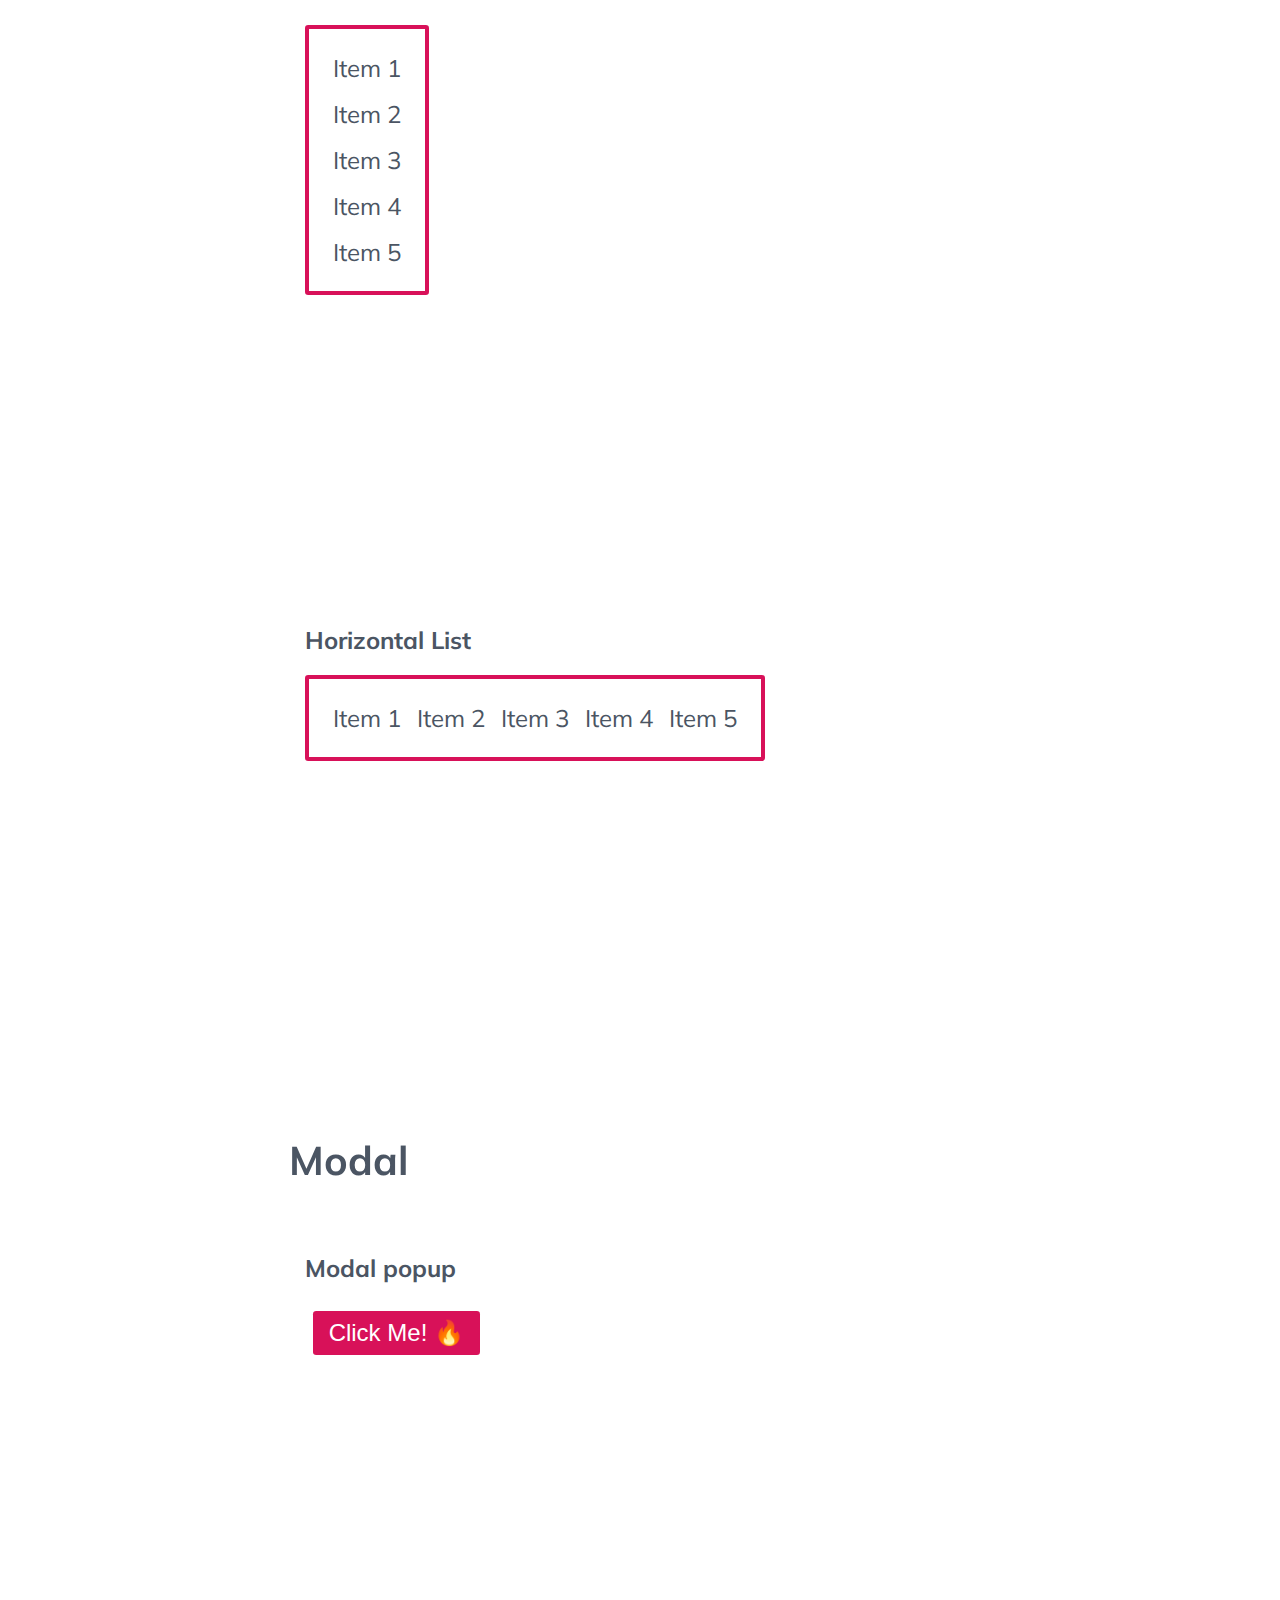
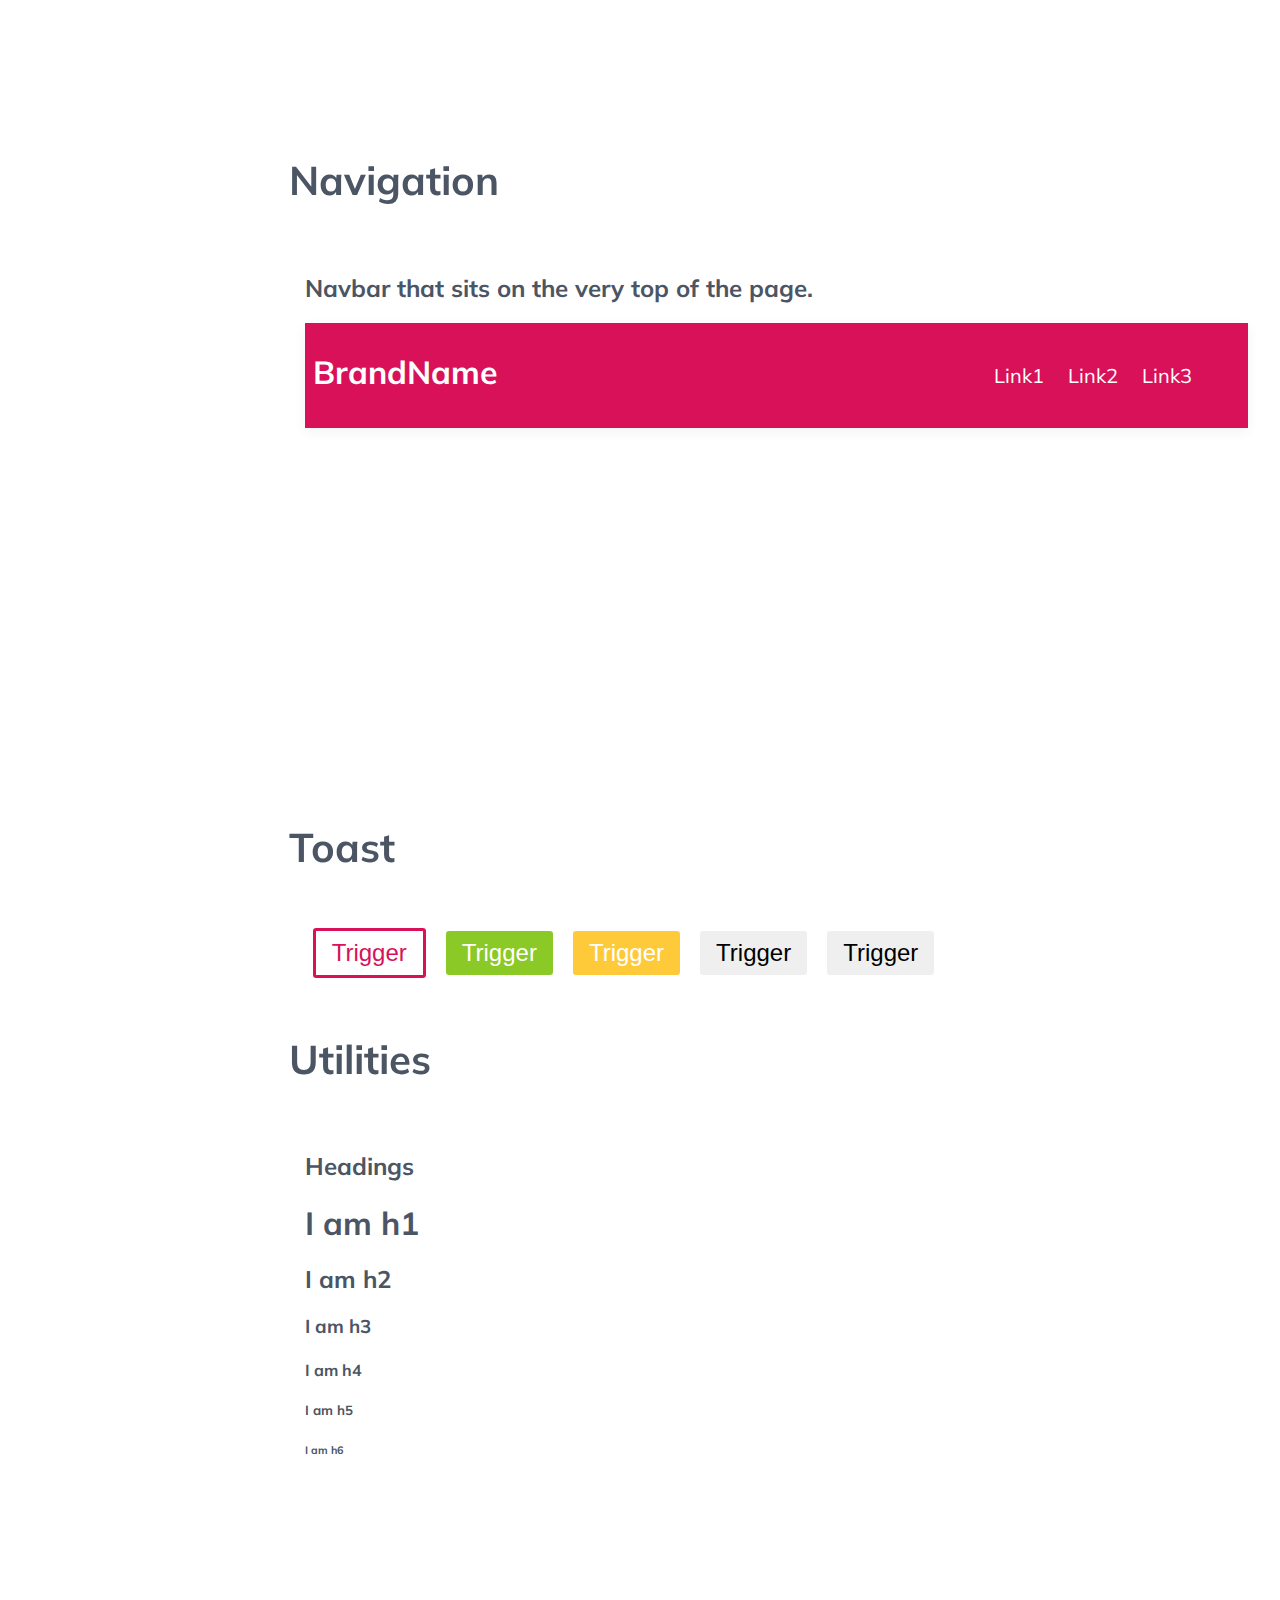
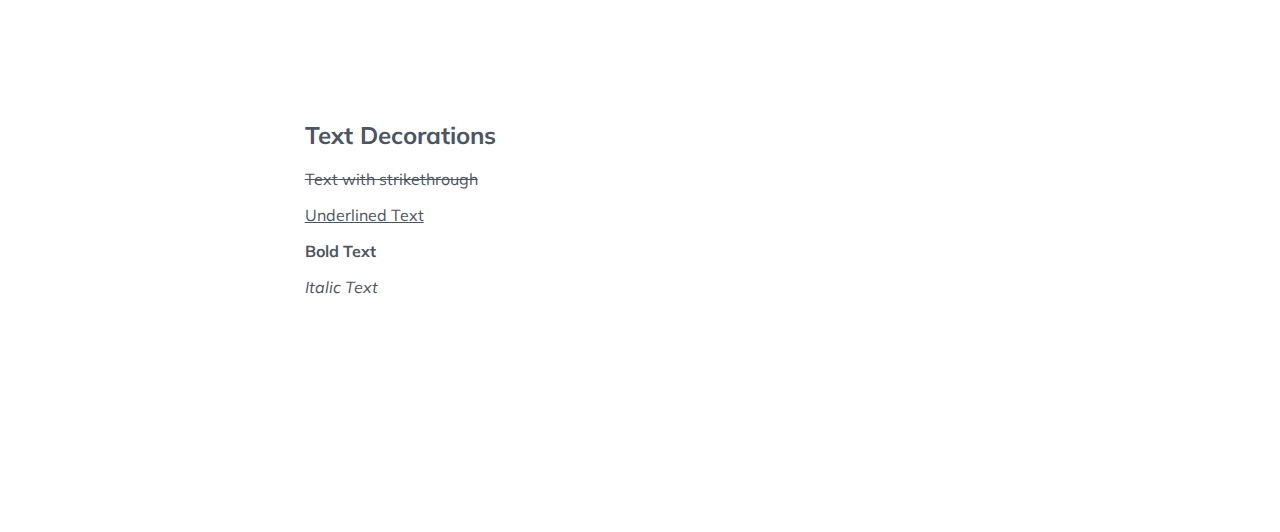
==== commit 093589ce: "Add toast Component, and script for it" ====
--- a/documentation.html
+++ b/documentation.html
@@ -41,6 +41,7 @@
                 <li><a href="#list">List</a></li>
                 <li><a href="#modal">Modal</a></li>
                 <li><a href="#navigation">Navigation</a></li>
+                <li><a href="#toast">Toast</a></li>
                 <li><a href="#utilities">Utilities</a></li>
             </ul>
 
@@ -392,6 +393,22 @@
                 </div>
             </div>
 
+            <h1 class="heading" id="toast">Toast</h1>
+            <div class="toast-container container">
+                <div>
+                    <button class="btn btn-tertiary" id="toast-trigger">Trigger</button>
+                    <button class="btn btn-success" id="toast-success-trigger">Trigger</button>
+                    <button class="btn btn-warning" id="toast-warning-trigger">Trigger</button>
+                    <button class="btn btn-error" id="toast-error-trigger">Trigger</button>
+                    <button class="btn btn-info" id="toast-info-trigger">Trigger</button>
+                </div>
+                <div class="toast">Woah! Look at me Imma toast🍞</div>
+                <div class="toast toast-success">Woah! Look at me Imma toast🍞</div>
+                <div class="toast toast-warning">Woah! Look at me Imma toast🍞</div>
+                <div class="toast toast-error">Woah! Look at me Imma toast🍞</div>
+                <div class="toast toast-info">Woah! Look at me Imma toast🍞</div>
+            </div>
+
             <h1 class="heading" id="utilities">Utilities</h1>
             <div class="utilities-container container">
                 <h2>Headings</h2>
--- a/style.css
+++ b/style.css
@@ -600,7 +600,6 @@
     background-color: var(--primary-bgcolor);
 }
 
-
 /* NAVIGATION */
 
 .navbar {
@@ -613,3 +612,46 @@
     width: 100%;
     z-index: 9999;
 }
+
+/* TOAST */
+
+.toast{
+    padding: 1rem;
+    font-size: 1.5rem;
+    border: 0.25rem solid var(--primary-bgcolor);
+    border-radius: 0.4rem 0 0 0.4rem;
+    width: max-content;
+    visibility: hidden;
+    position: fixed;
+    top: 10rem;
+    right: -25rem;
+    z-index: 999;
+    transition: 500ms cubic-bezier(.68,-0.55,.27,1.55);
+}
+
+.toast-active{
+    visibility: visible;
+    right: 5rem;
+}
+
+.toast-success {
+    background-color: var(--green-bg);
+    color: var(--green);
+    border: 0.25rem solid var(--green);
+}
+
+.toast-warning {
+    background-color: var(--yellow-bg);
+    color: var(--yellow);
+    border: 0.25rem solid var(--yellow);
+}
+.toast-error {
+    background-color: var(--red-bg);
+    color: var(--red);
+    border: 0.25rem solid var(--red);
+}
+.toast-info {
+    background-color: var(--blue-bg);
+    color: var(--blue);
+    border: 0.25rem solid var(--blue);
+}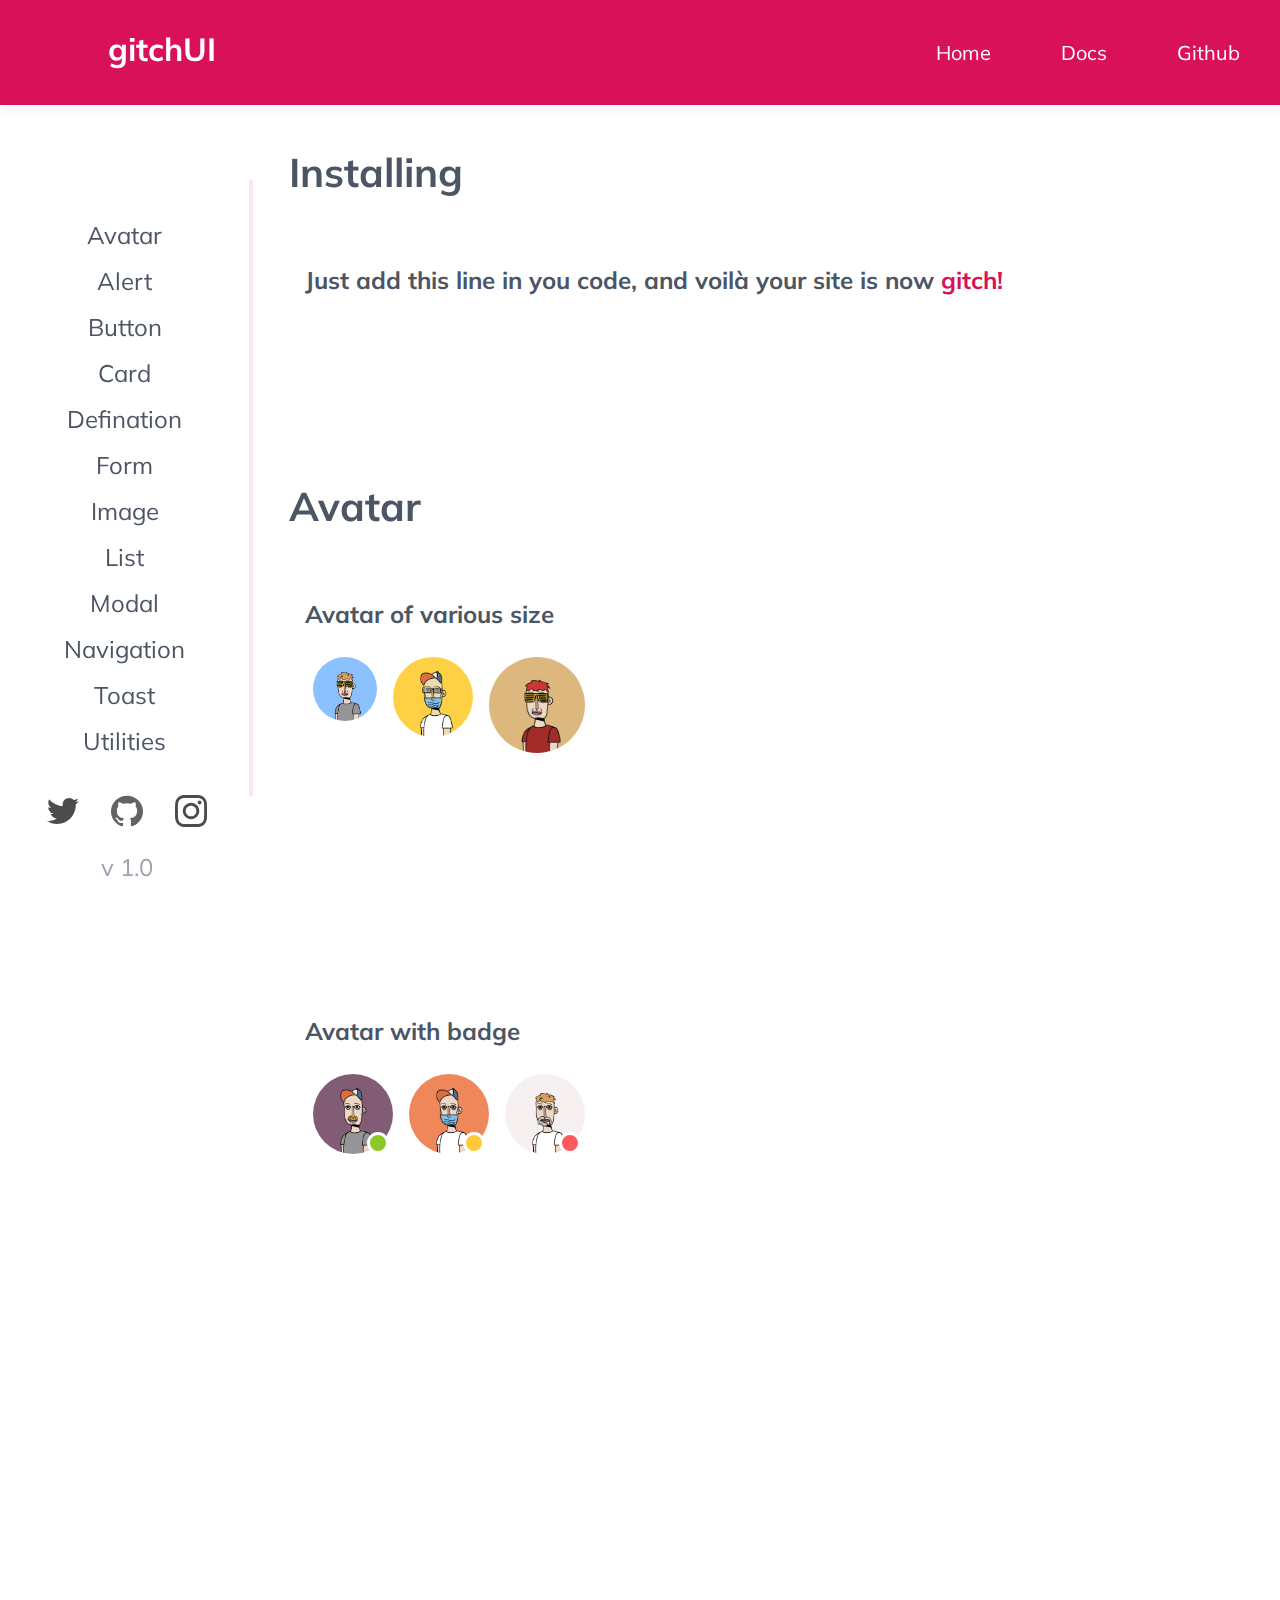
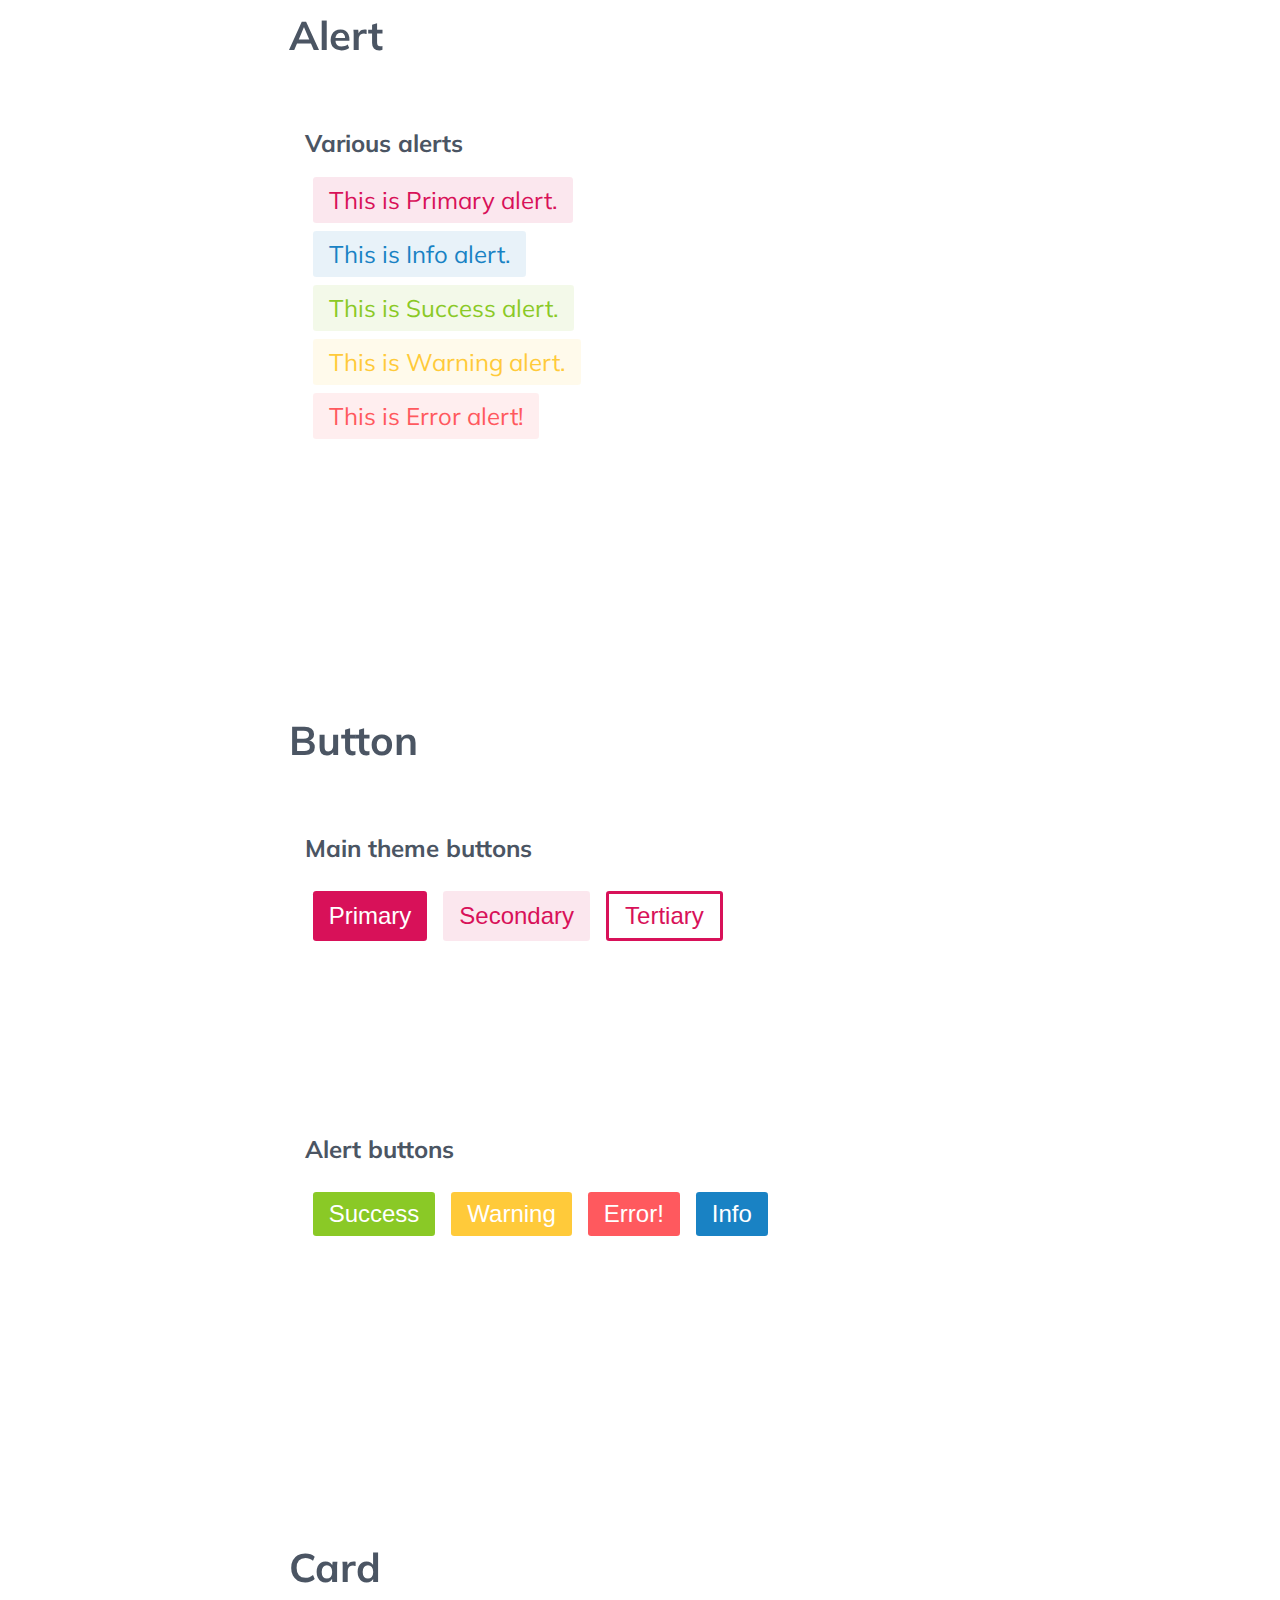
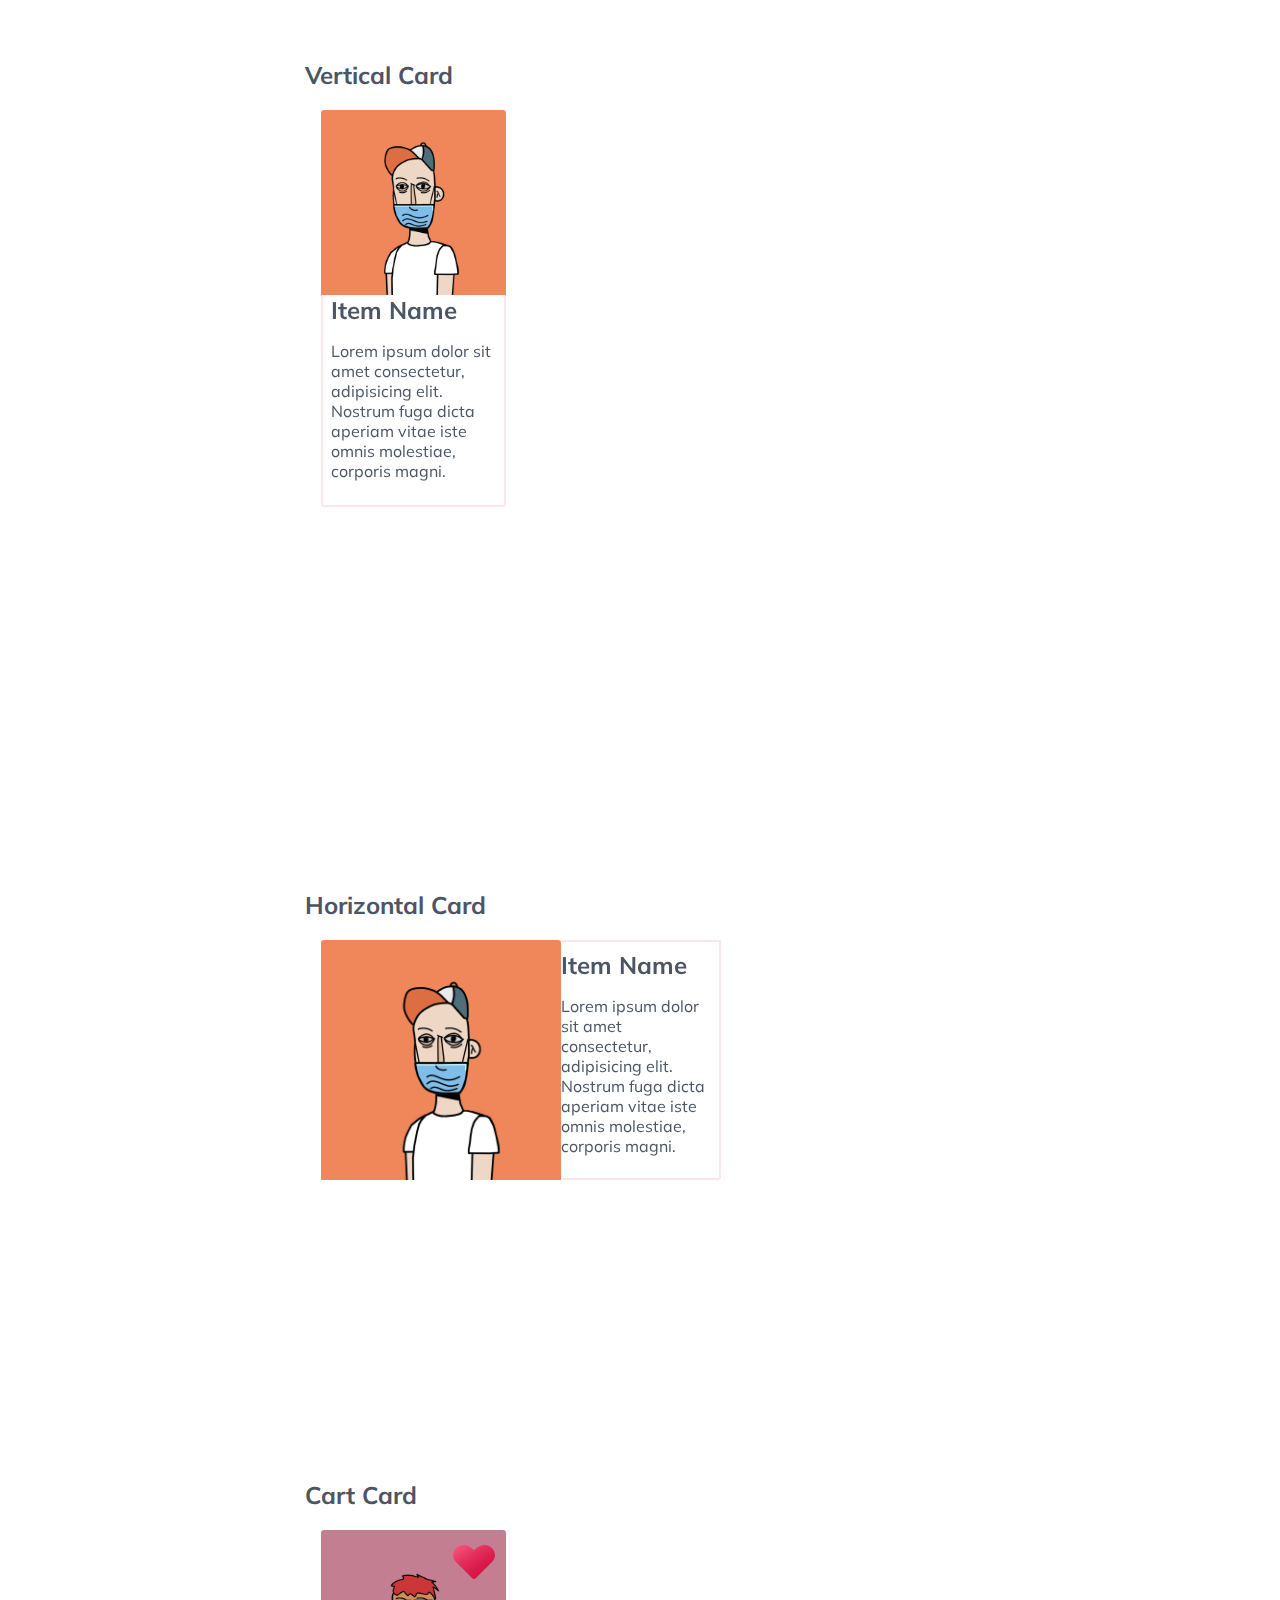
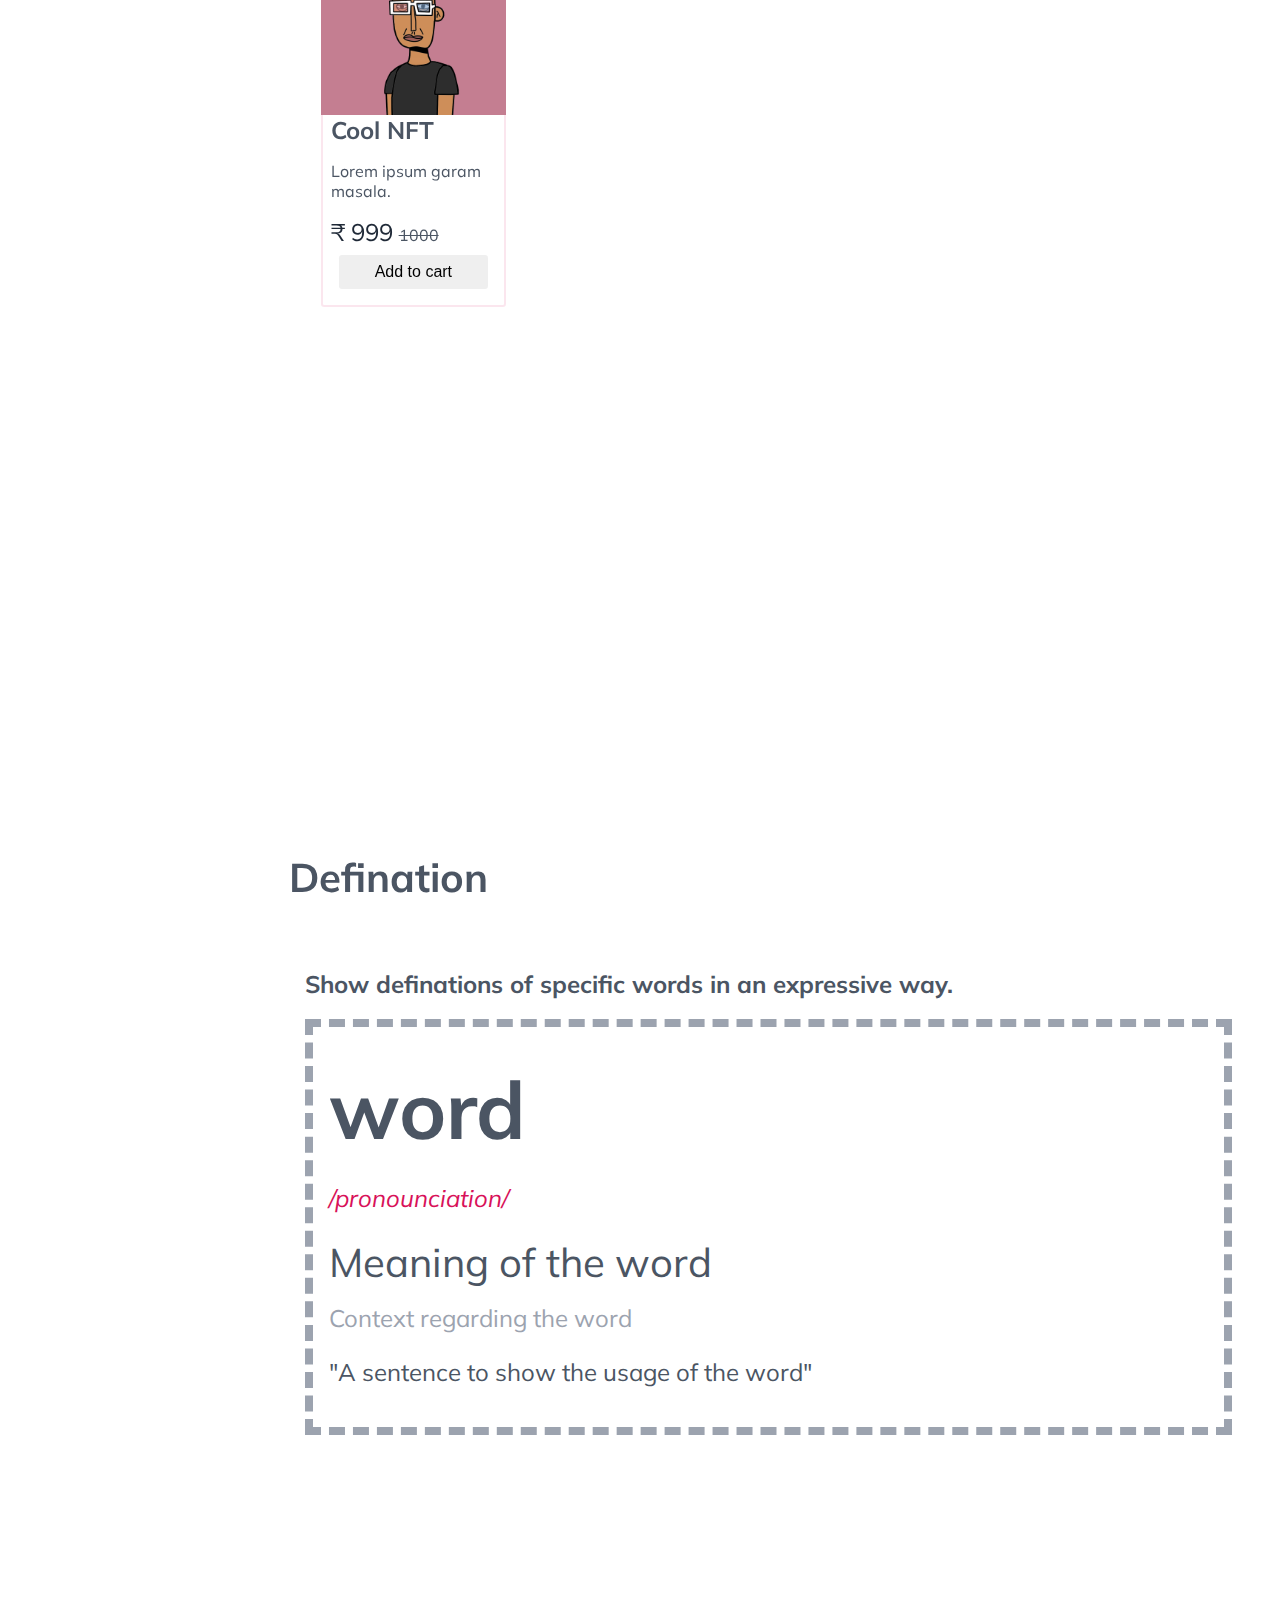
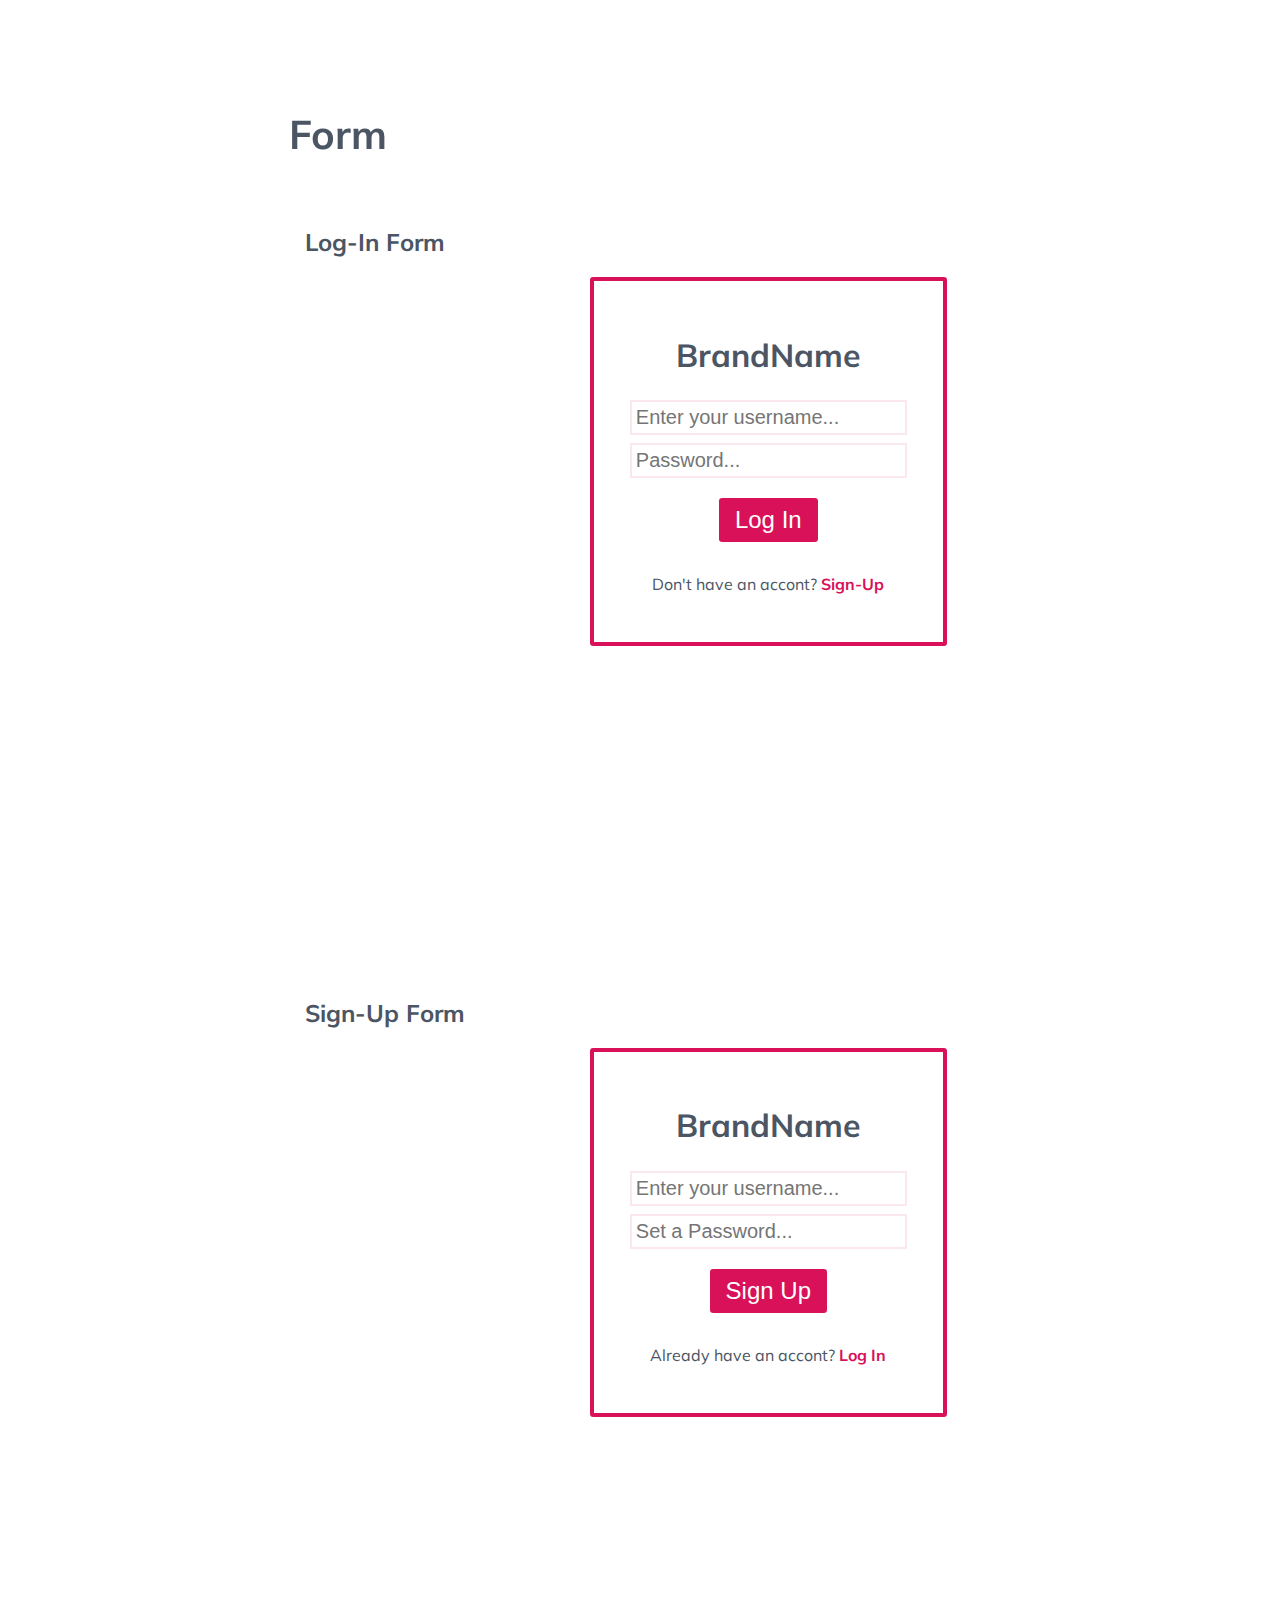
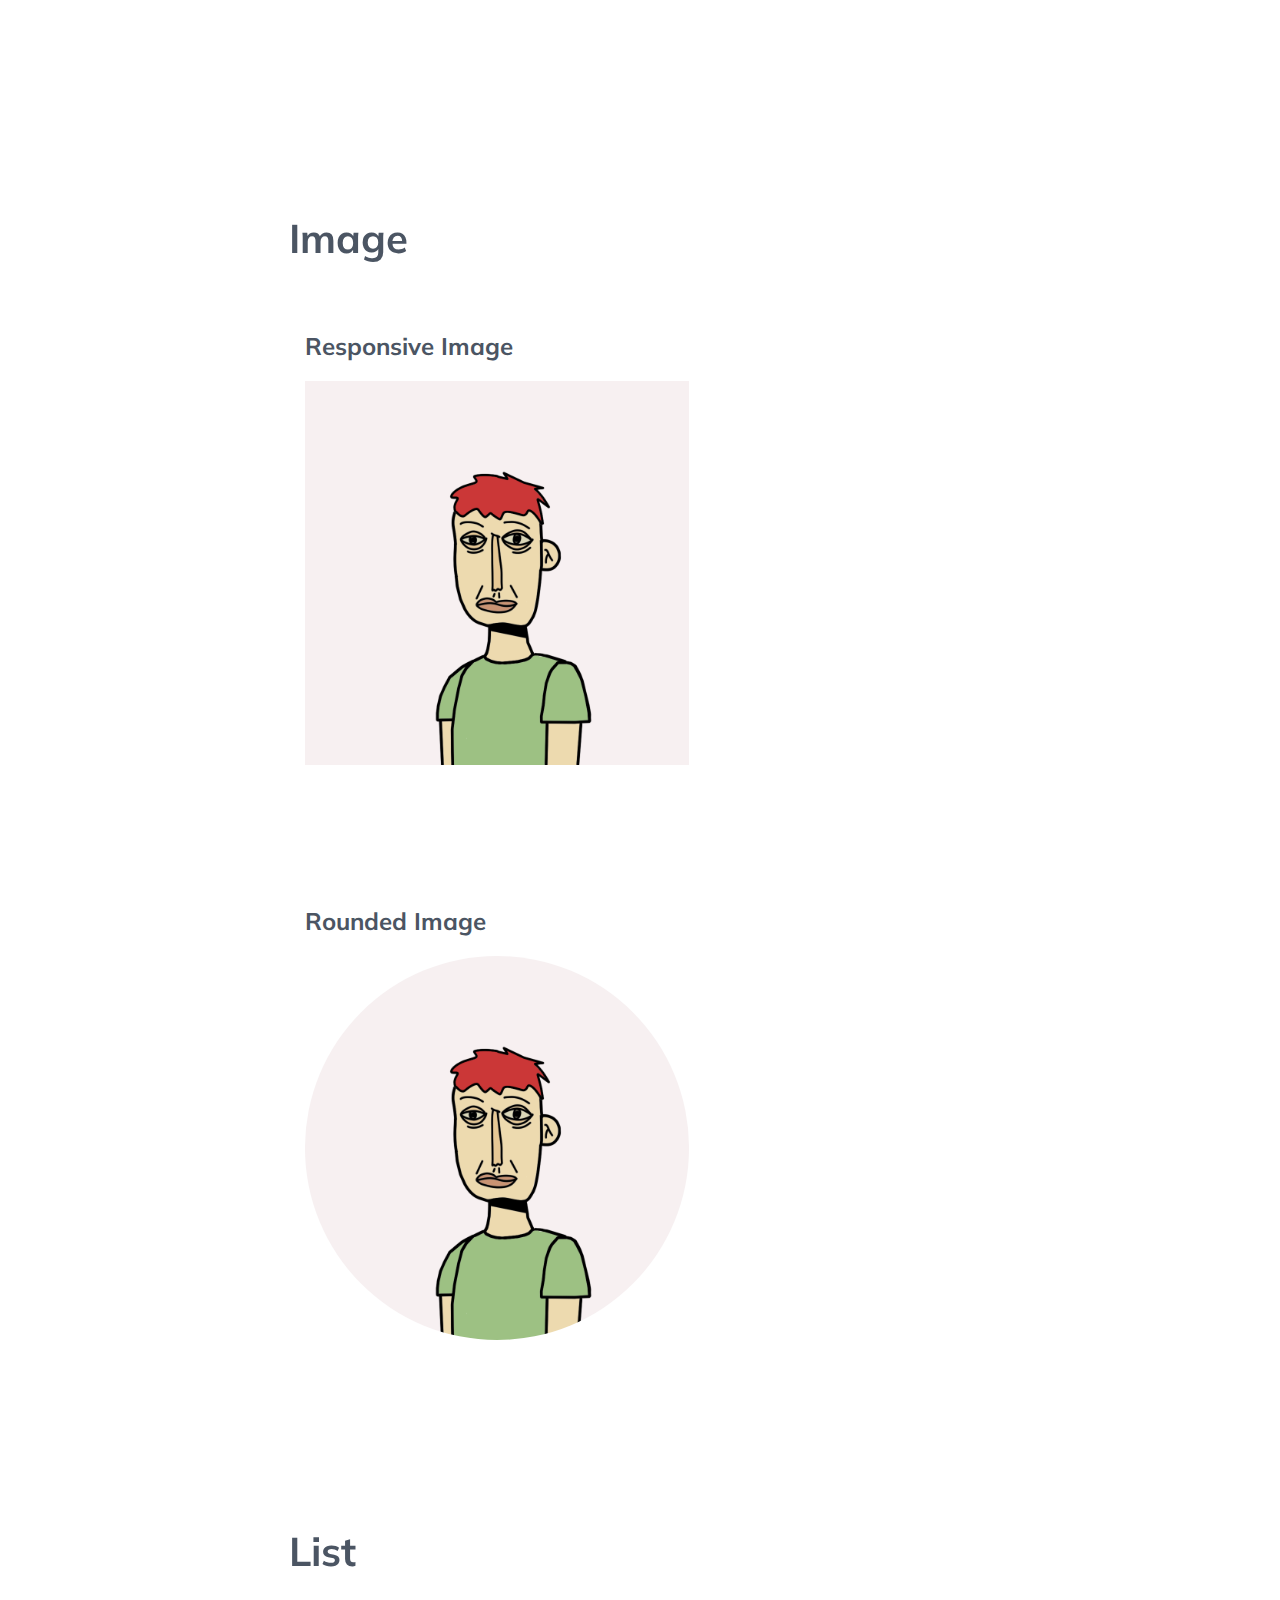
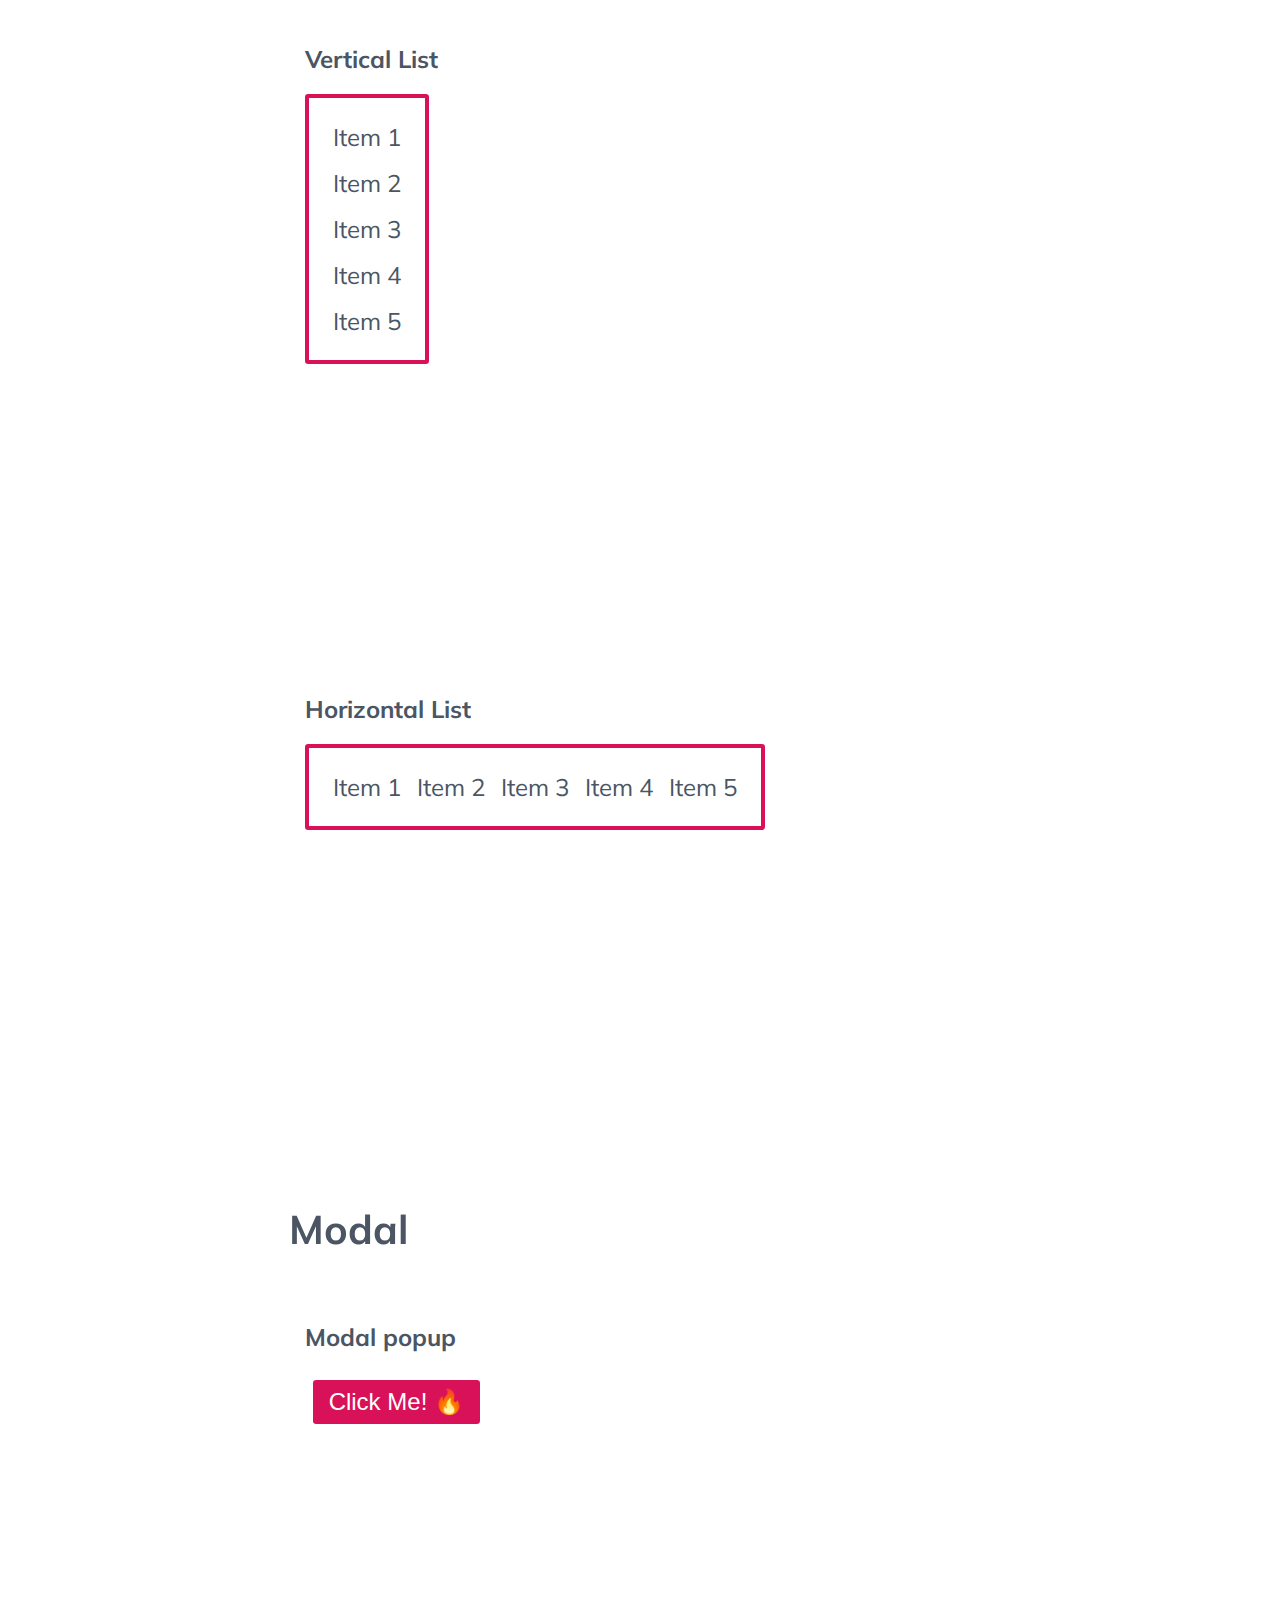
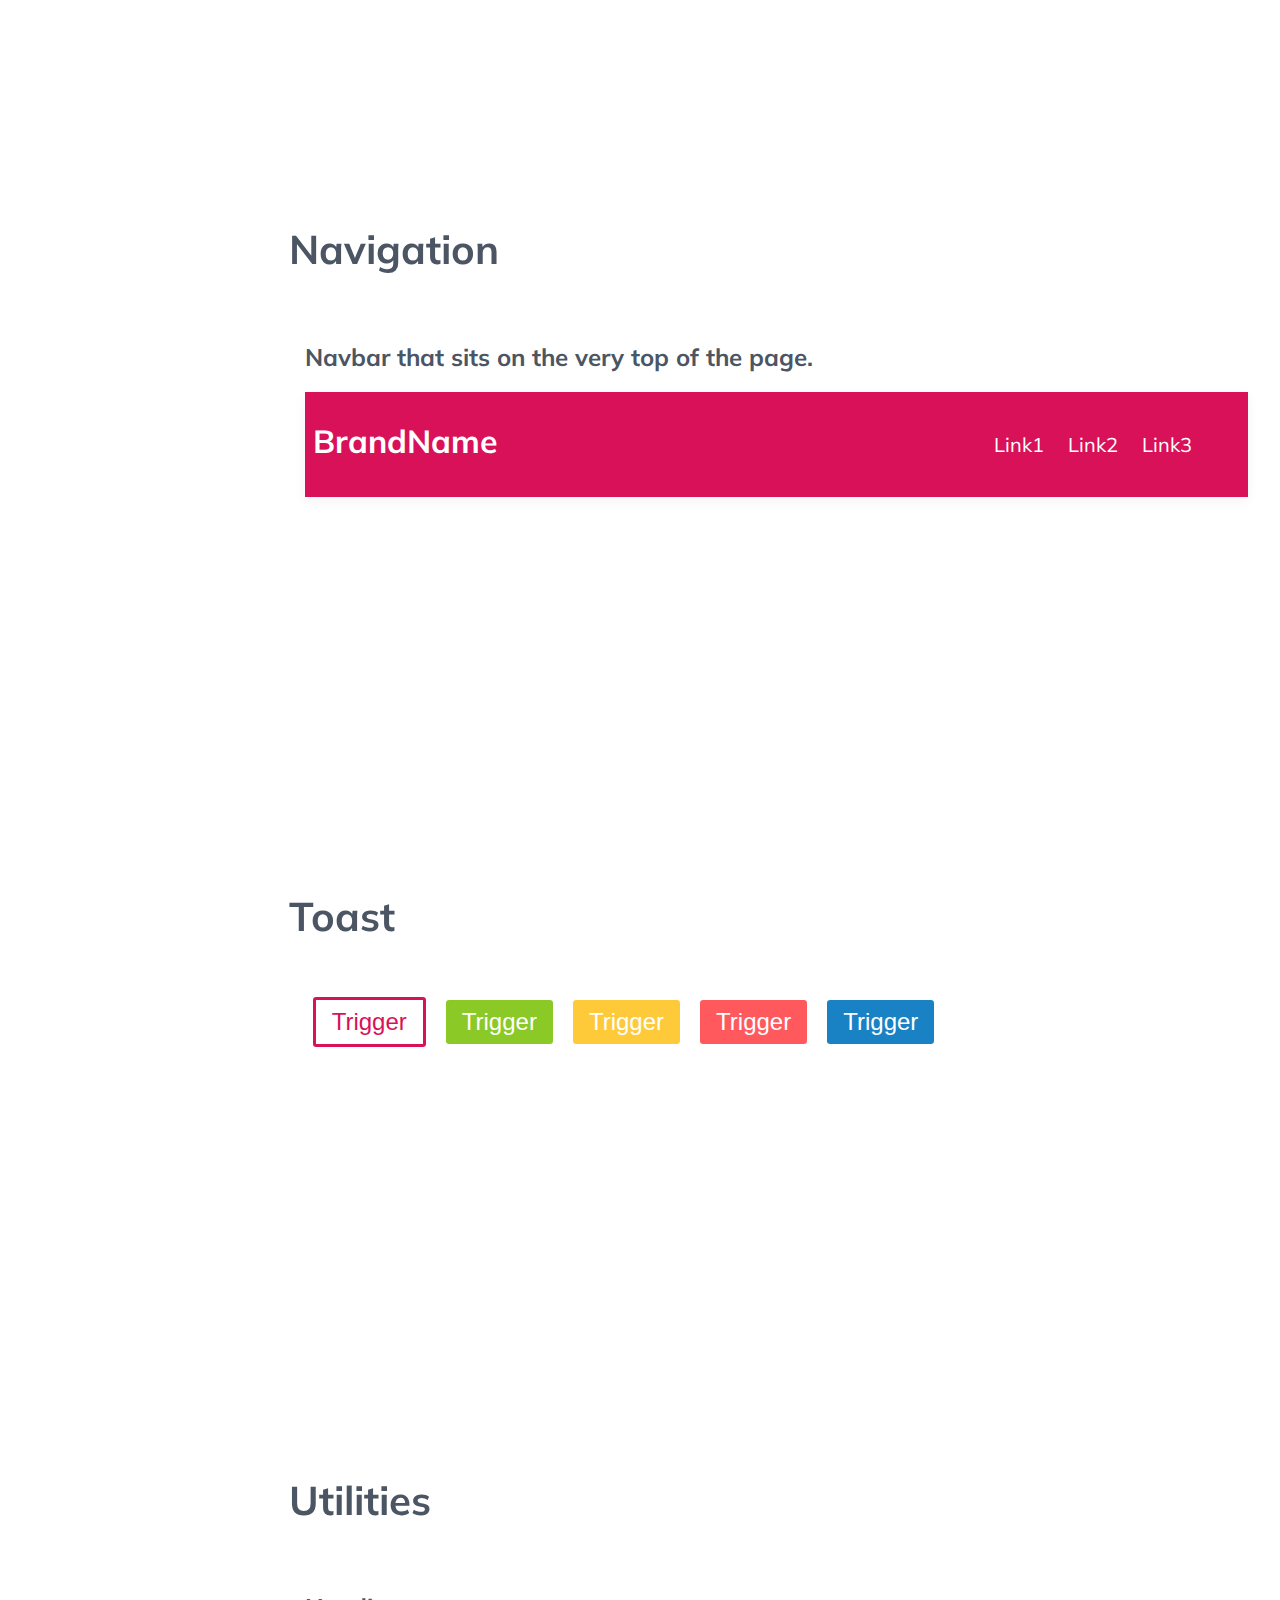
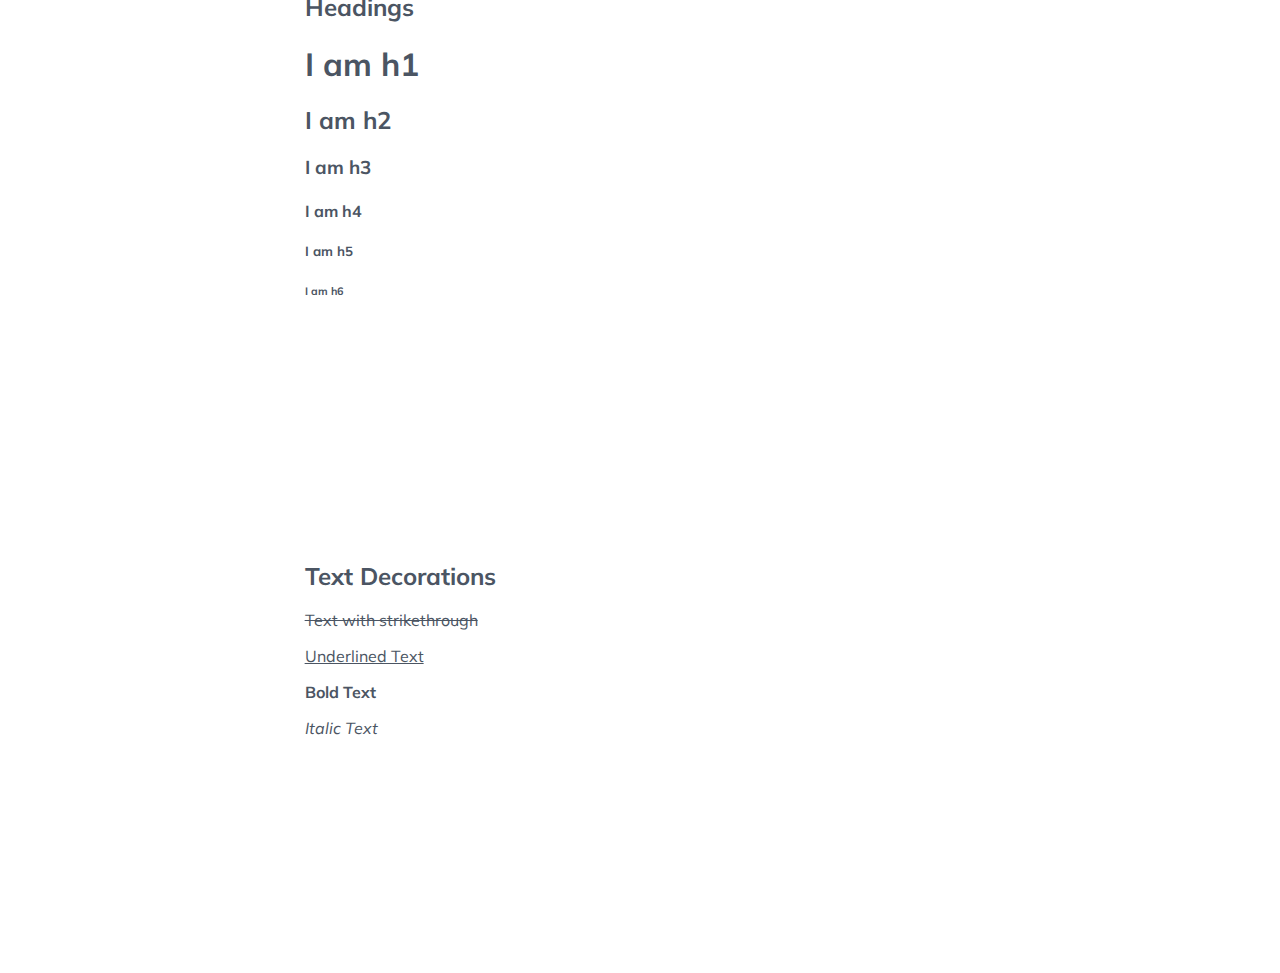
==== commit b73a3a48: "Refcator button, Add codeblock for toast" ====
--- a/documentation.html
+++ b/documentation.html
@@ -152,12 +152,13 @@
                 <div class="flex-wrapper">
                     <button class="btn btn-success">Success</button>
                     <button class="btn btn-warning">Warning</button>
-                    <button class="btn btn-alert">Alert!</button>
-                </div>
-                <div class="code-block">
-                    <iframe
-                        src="https://carbon.now.sh/embed?bg=rgba%28171%2C184%2C195%2C0%29&t=one-light&wt=none&l=htmlmixed&ds=false&dsyoff=0px&dsblur=100px&wc=true&wa=true&pv=0px&ph=0px&ln=false&fl=1&fm=Hack&fs=18px&lh=133%25&si=false&es=2x&wm=false&code=%253Cbutton%2520class%253D%2522btn%2520btn-success%2522%253ESuccess%253C%252Fbutton%253E%250A%253Cbutton%2520class%253D%2522btn%2520btn-warning%2522%253EWarning%253C%252Fbutton%253E%250A%253Cbutton%2520class%253D%2522btn%2520btn-alert%2522%253EAlert%21%253C%252Fbutton%253E"
-                        style="width: 558px; height: 145px; border:0; transform: scale(1); overflow:hidden;"
+                    <button class="btn btn-error">Error!</button>
+                    <button class="btn btn-info">Info</button>
+                </div>
+                <div class="code-block">
+                    <iframe
+                        src="https://carbon.now.sh/embed?bg=rgba%28171%2C184%2C195%2C0%29&t=one-light&wt=none&l=htmlmixed&ds=false&dsyoff=0px&dsblur=100px&wc=true&wa=true&pv=0px&ph=0px&ln=false&fl=1&fm=Hack&fs=18px&lh=133%25&si=false&es=2x&wm=false&code=%253Cdiv%2520class%253D%2522flex-wrapper%2522%253E%250A%2520%2520%2520%2520%253Cbutton%2520class%253D%2522btn%2520btn-success%2522%253ESuccess%253C%252Fbutton%253E%250A%2520%2520%2520%2520%253Cbutton%2520class%253D%2522btn%2520btn-warning%2522%253EWarning%253C%252Fbutton%253E%250A%2520%2520%2520%2520%253Cbutton%2520class%253D%2522btn%2520btn-error%2522%253EError%21%253C%252Fbutton%253E%250A%2520%2520%2520%2520%253Cbutton%2520class%253D%2522btn%2520btn-info%2522%253EInfo%253C%252Fbutton%253E%250A%253C%252Fdiv%253E"
+                        style="width: 602px; height: 214px; border:0; transform: scale(1); overflow:hidden;"
                         sandbox="allow-scripts allow-same-origin">
                     </iframe>
                 </div>
@@ -407,6 +408,14 @@
                 <div class="toast toast-warning">Woah! Look at me Imma toast🍞</div>
                 <div class="toast toast-error">Woah! Look at me Imma toast🍞</div>
                 <div class="toast toast-info">Woah! Look at me Imma toast🍞</div>
+
+                <div class="code-block">
+                    <iframe
+                        src="https://carbon.now.sh/embed?bg=rgba%28171%2C184%2C195%2C0%29&t=one-light&wt=none&l=htmlmixed&ds=false&dsyoff=0px&dsblur=100px&wc=true&wa=true&pv=0px&ph=0px&ln=false&fl=1&fm=Hack&fs=18px&lh=133%25&si=false&es=2x&wm=false&code=%253Cbutton%2520class%253D%2522btn%2520btn-tertiary%2522%2520id%253D%2522toast-trigger%2522%253ETrigger%253C%252Fbutton%253E%250A%253Cbutton%2520class%253D%2522btn%2520btn-success%2522%2520id%253D%2522toast-success-trigger%2522%253ETrigger%253C%252Fbutton%253E%250A%253Cbutton%2520class%253D%2522btn%2520btn-warning%2522%2520id%253D%2522toast-warning-trigger%2522%253ETrigger%253C%252Fbutton%253E%250A%253Cbutton%2520class%253D%2522btn%2520btn-error%2522%2520id%253D%2522toast-error-trigger%2522%253ETrigger%253C%252Fbutton%253E%250A%253Cbutton%2520class%253D%2522btn%2520btn-info%2522%2520id%253D%2522toast-info-trigger%2522%253ETrigger%253C%252Fbutton%253E%250A%250A%253Cdiv%2520class%253D%2522toast%2522%253EWoah%21%2520Look%2520at%2520me%2520Imma%2520toast%25F0%259F%258D%259E%253C%252Fdiv%253E%250A%253Cdiv%2520class%253D%2522toast%2520toast-success%2522%253EWoah%21%2520Look%2520at%2520me%2520Imma%2520toast%25F0%259F%258D%259E%253C%252Fdiv%253E%250A%253Cdiv%2520class%253D%2522toast%2520toast-warning%2522%253EWoah%21%2520Look%2520at%2520me%2520Imma%2520toast%25F0%259F%258D%259E%253C%252Fdiv%253E%250A%253Cdiv%2520class%253D%2522toast%2520toast-error%2522%253EWoah%21%2520Look%2520at%2520me%2520Imma%2520toast%25F0%259F%258D%259E%253C%252Fdiv%253E%250A%253Cdiv%2520class%253D%2522toast%2520toast-info%2522%253EWoah%21%2520Look%2520at%2520me%2520Imma%2520toast%25F0%259F%258D%259E%253C%252Fdiv%253E"
+                        style="width: 890px; height: 336px; border:0; transform: scale(1); overflow:hidden;"
+                        sandbox="allow-scripts allow-same-origin">
+                    </iframe>
+                </div>
             </div>
 
             <h1 class="heading" id="utilities">Utilities</h1>
--- a/style.css
+++ b/style.css
@@ -358,8 +358,13 @@
     color: white;
 }
 
-.btn-alert {
+.btn-error {
     background-color: var(--red);
+    color: white;
+}
+
+.btn-info {
+    background-color: var(--blue);
     color: white;
 }
 
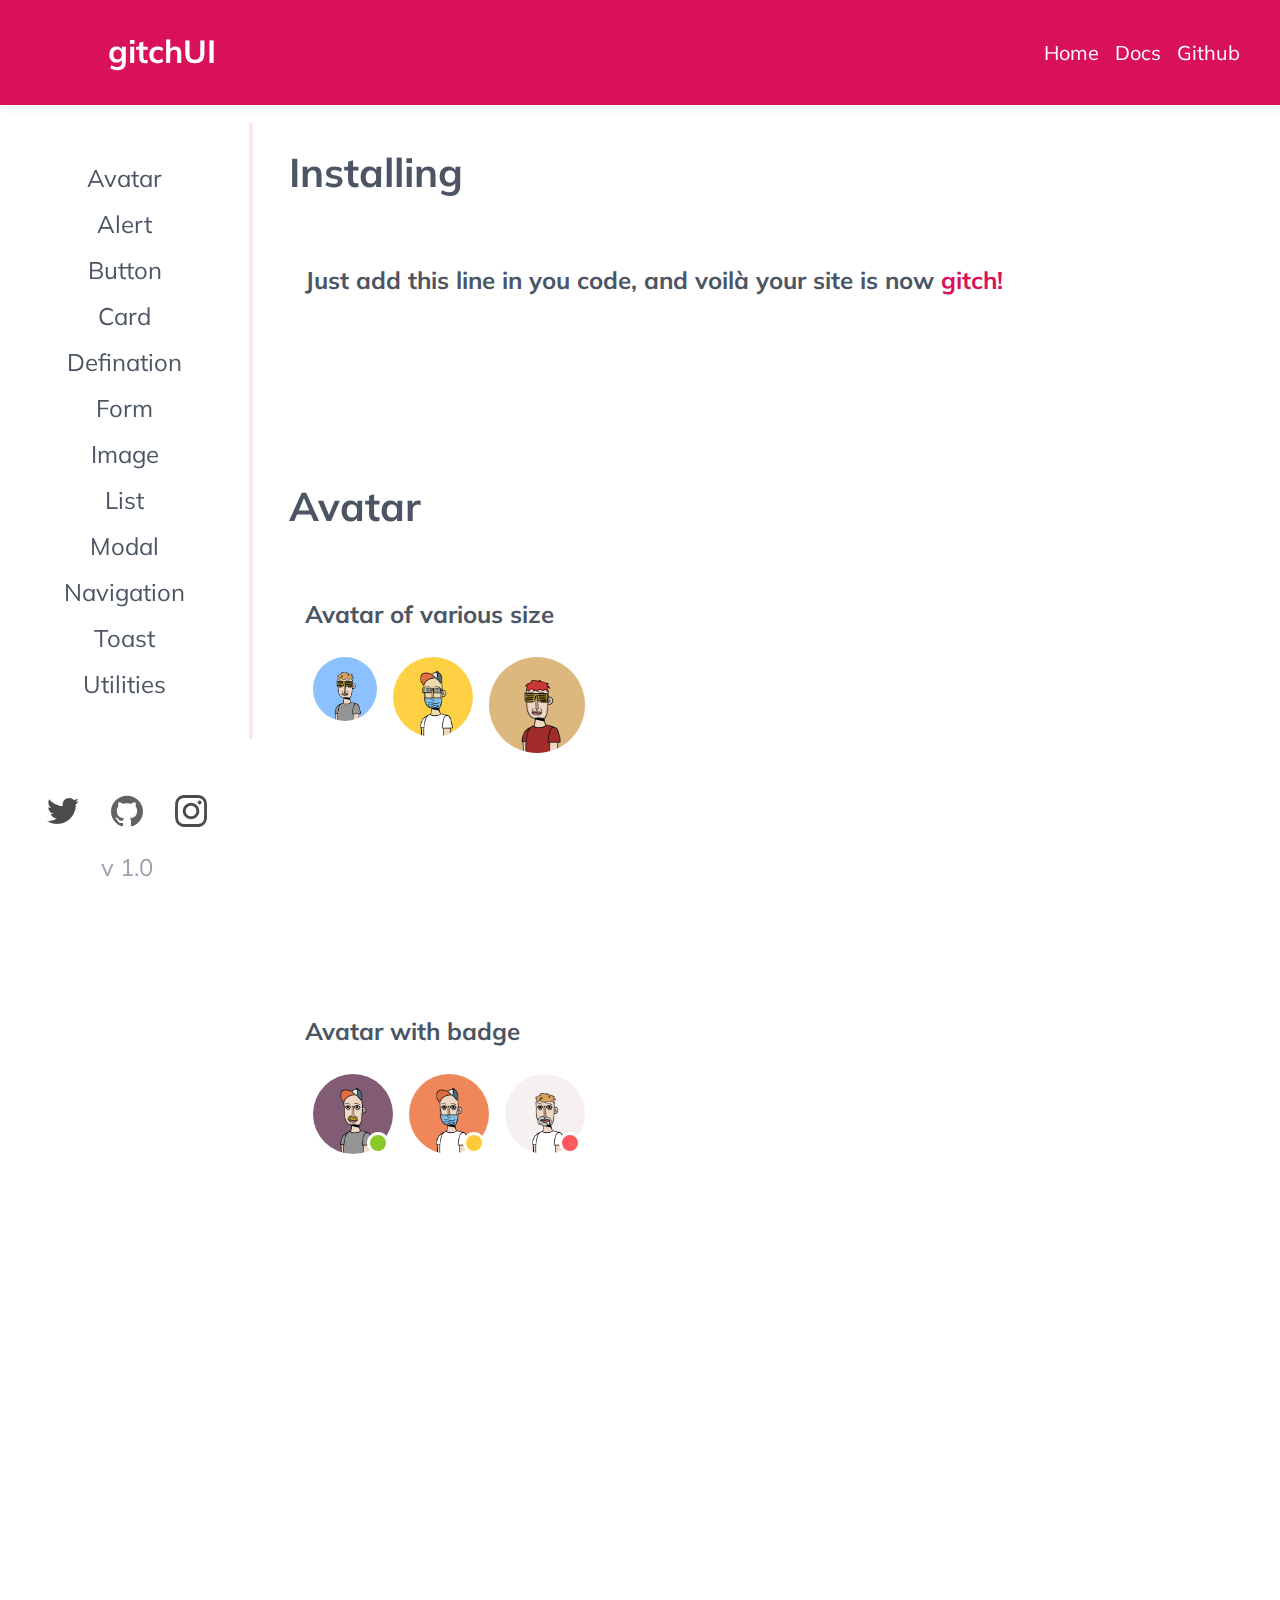
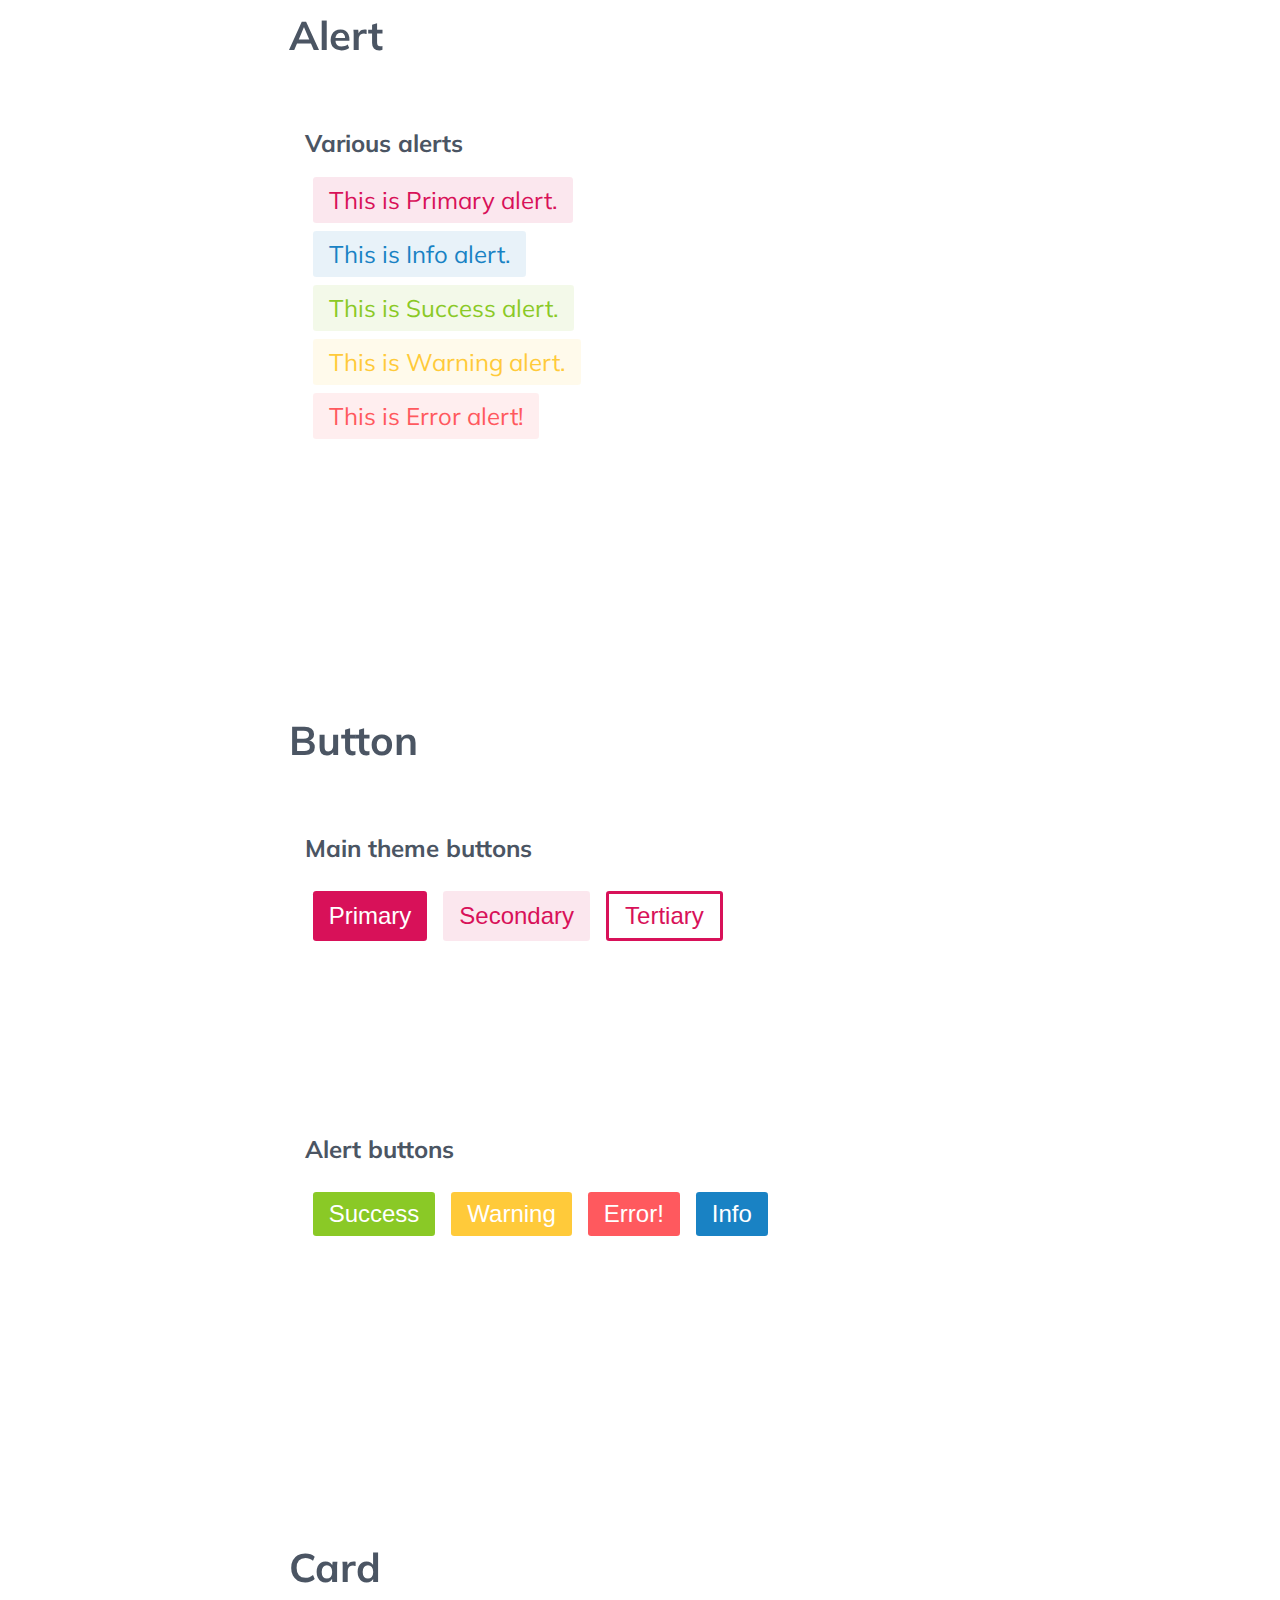
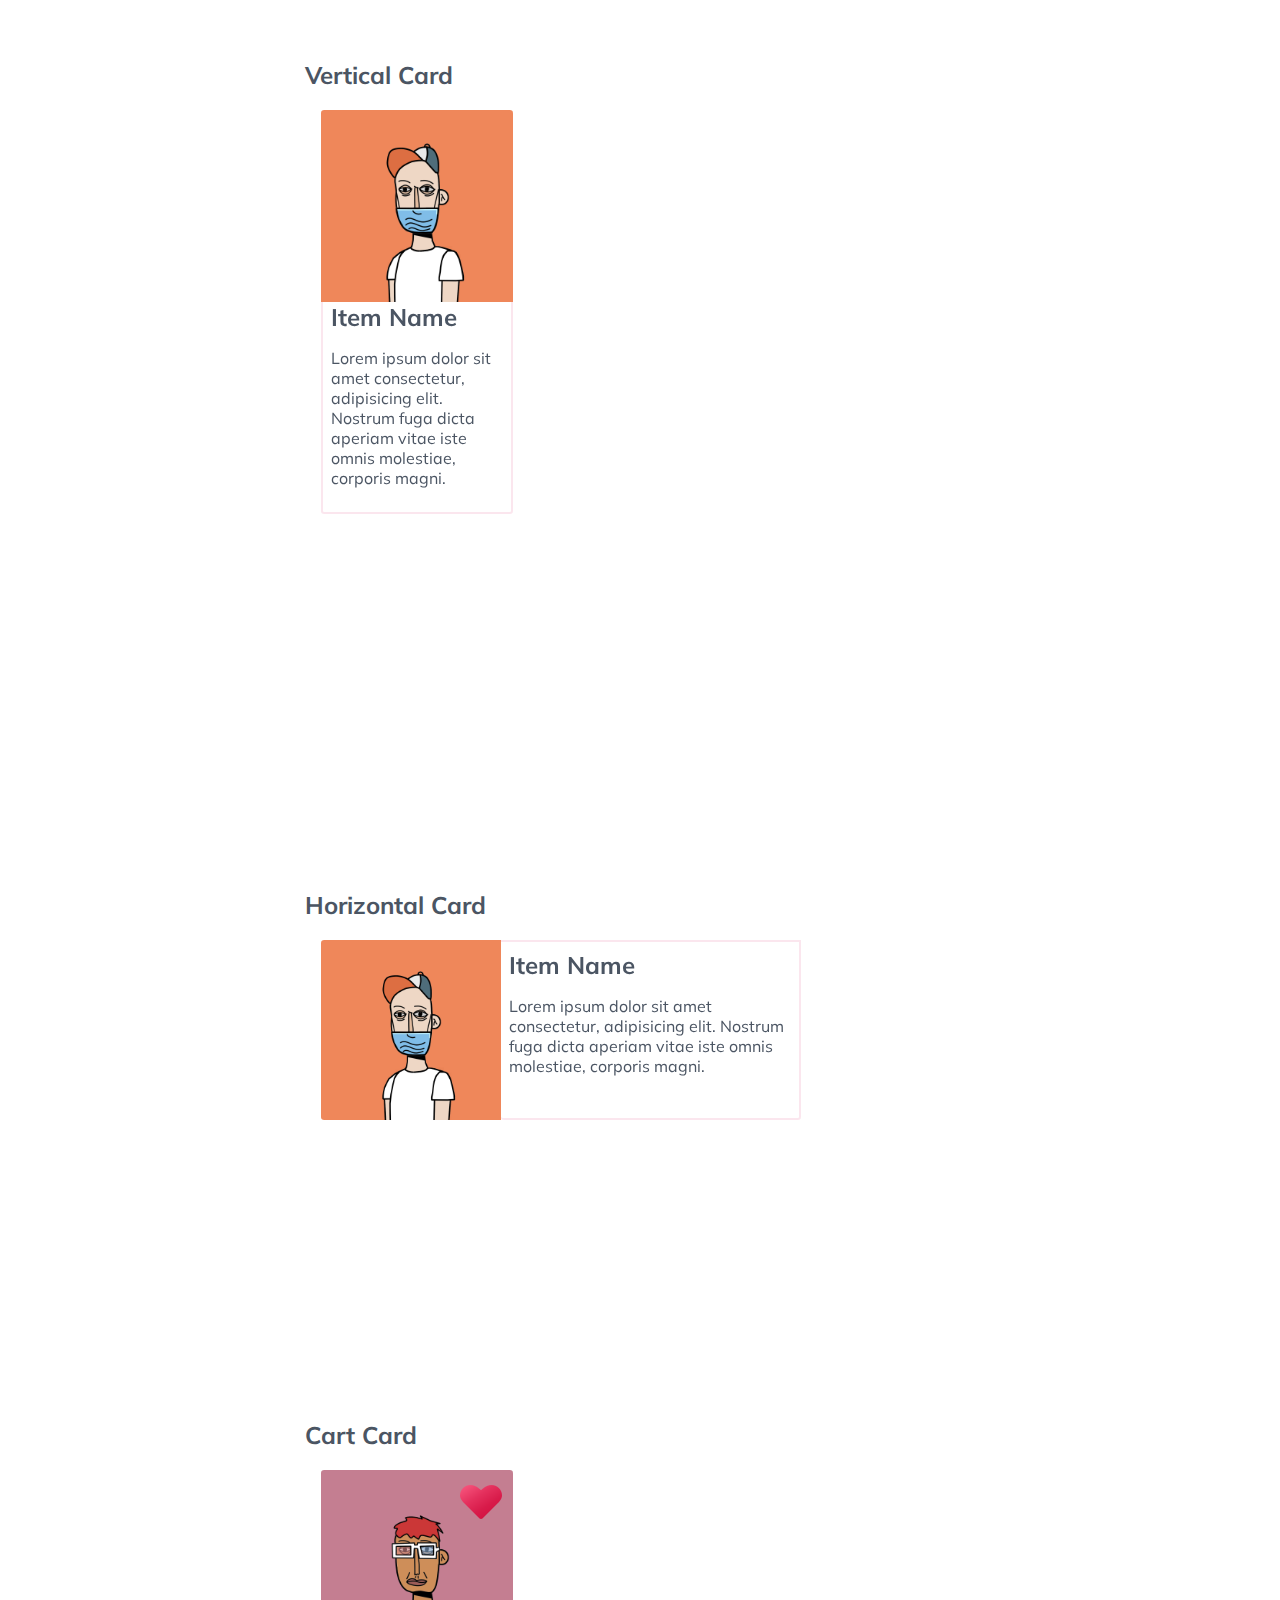
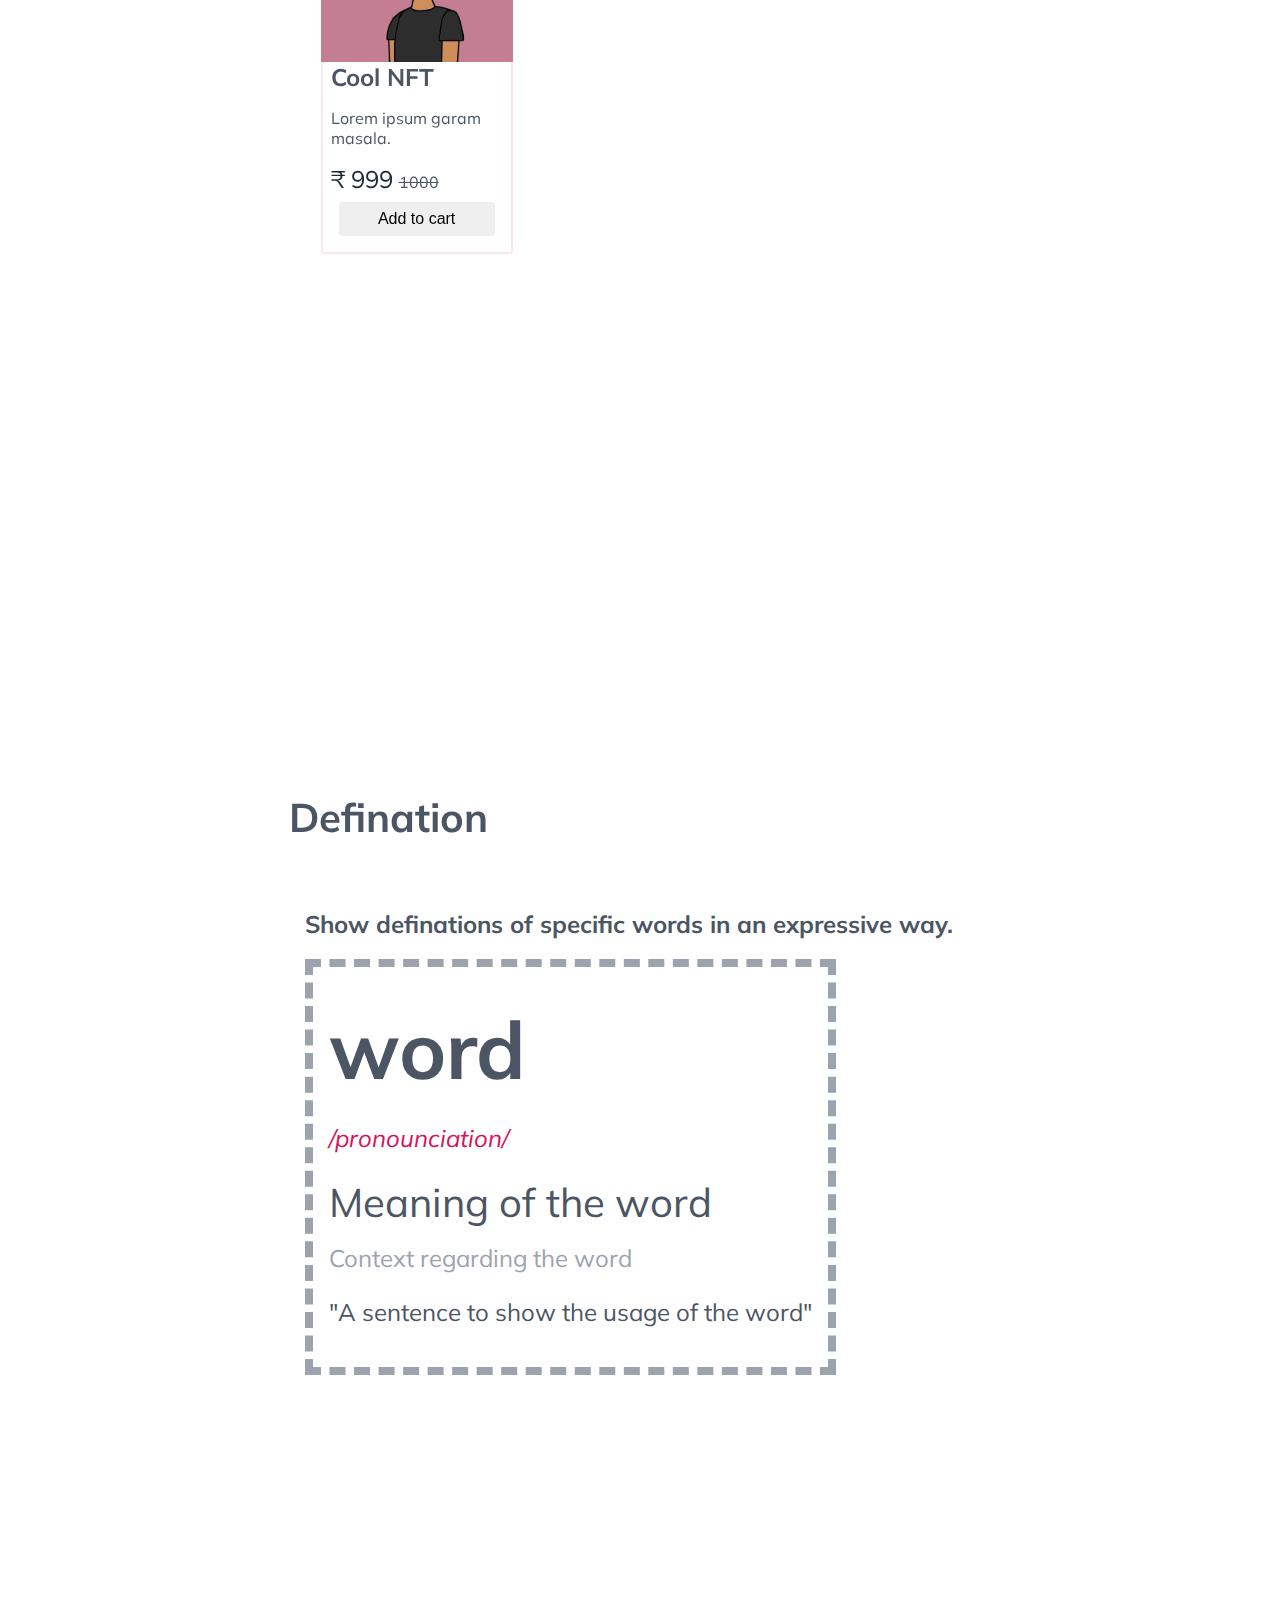
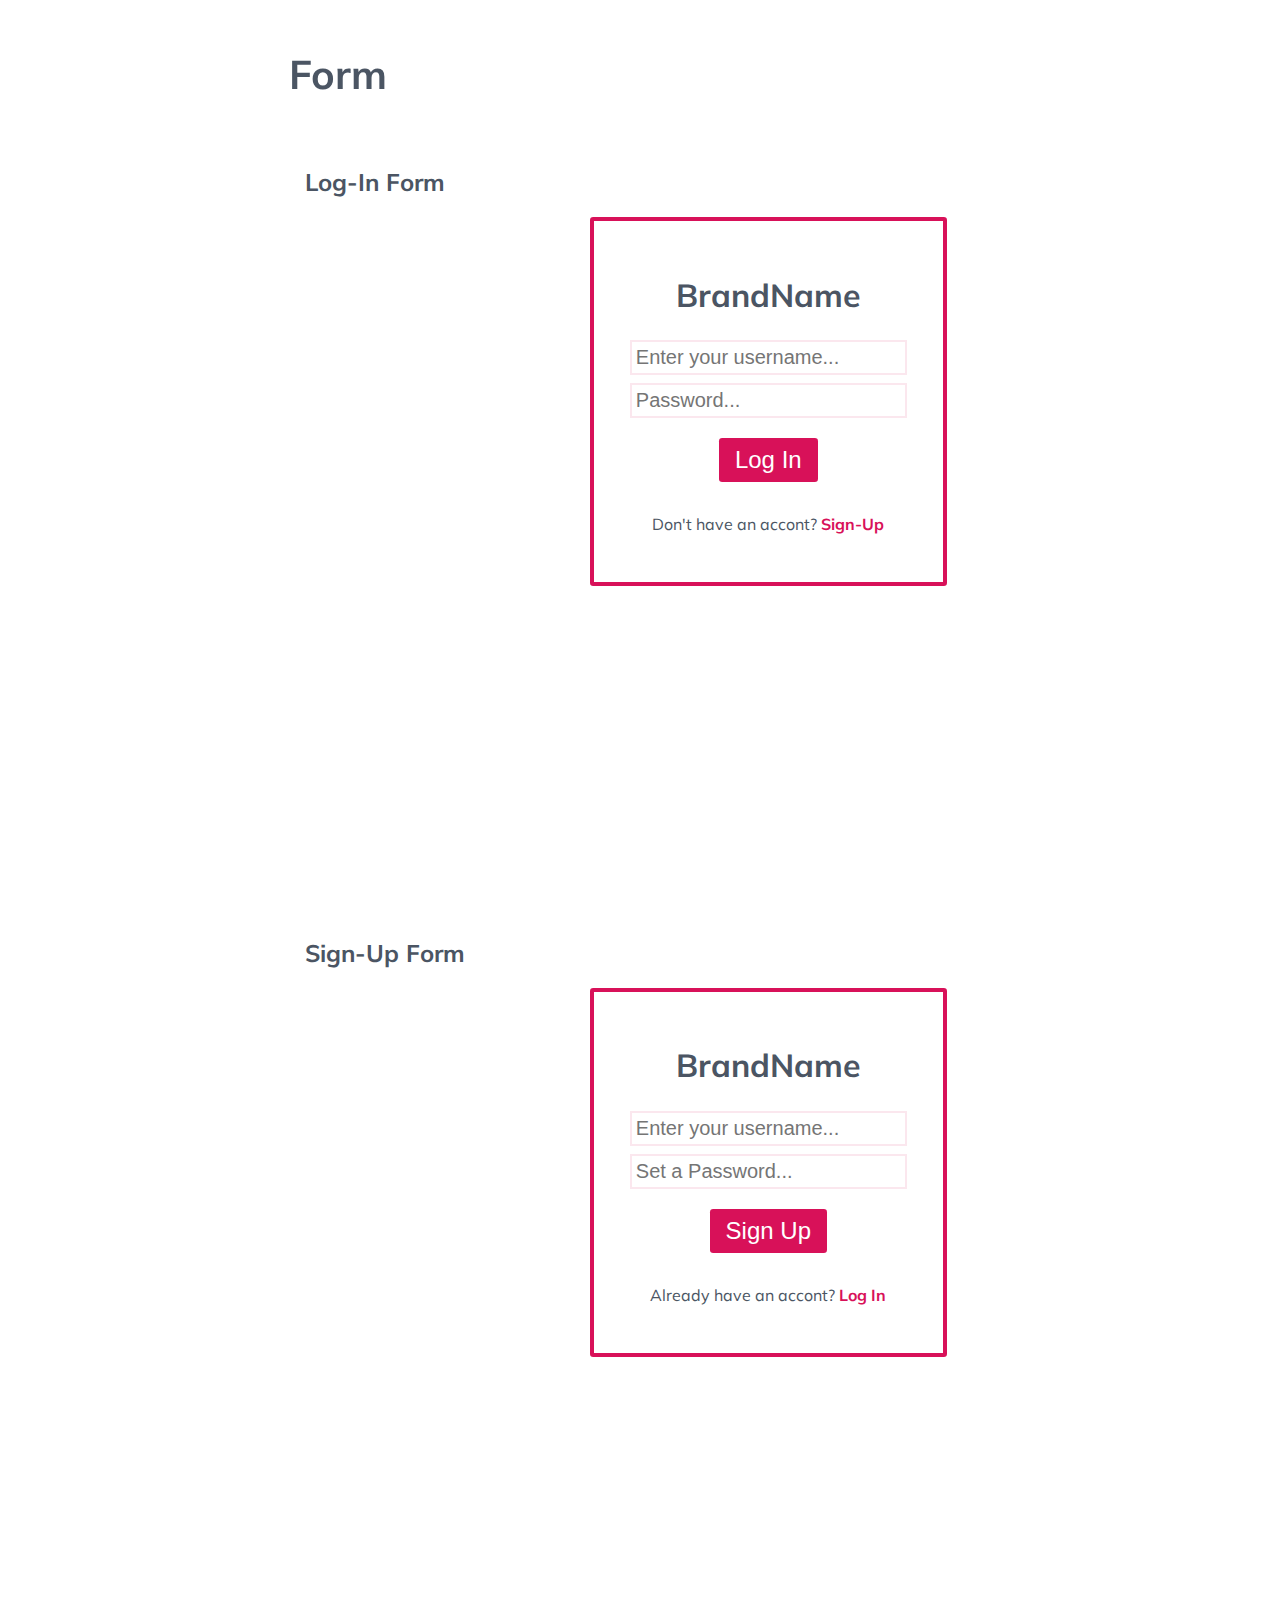
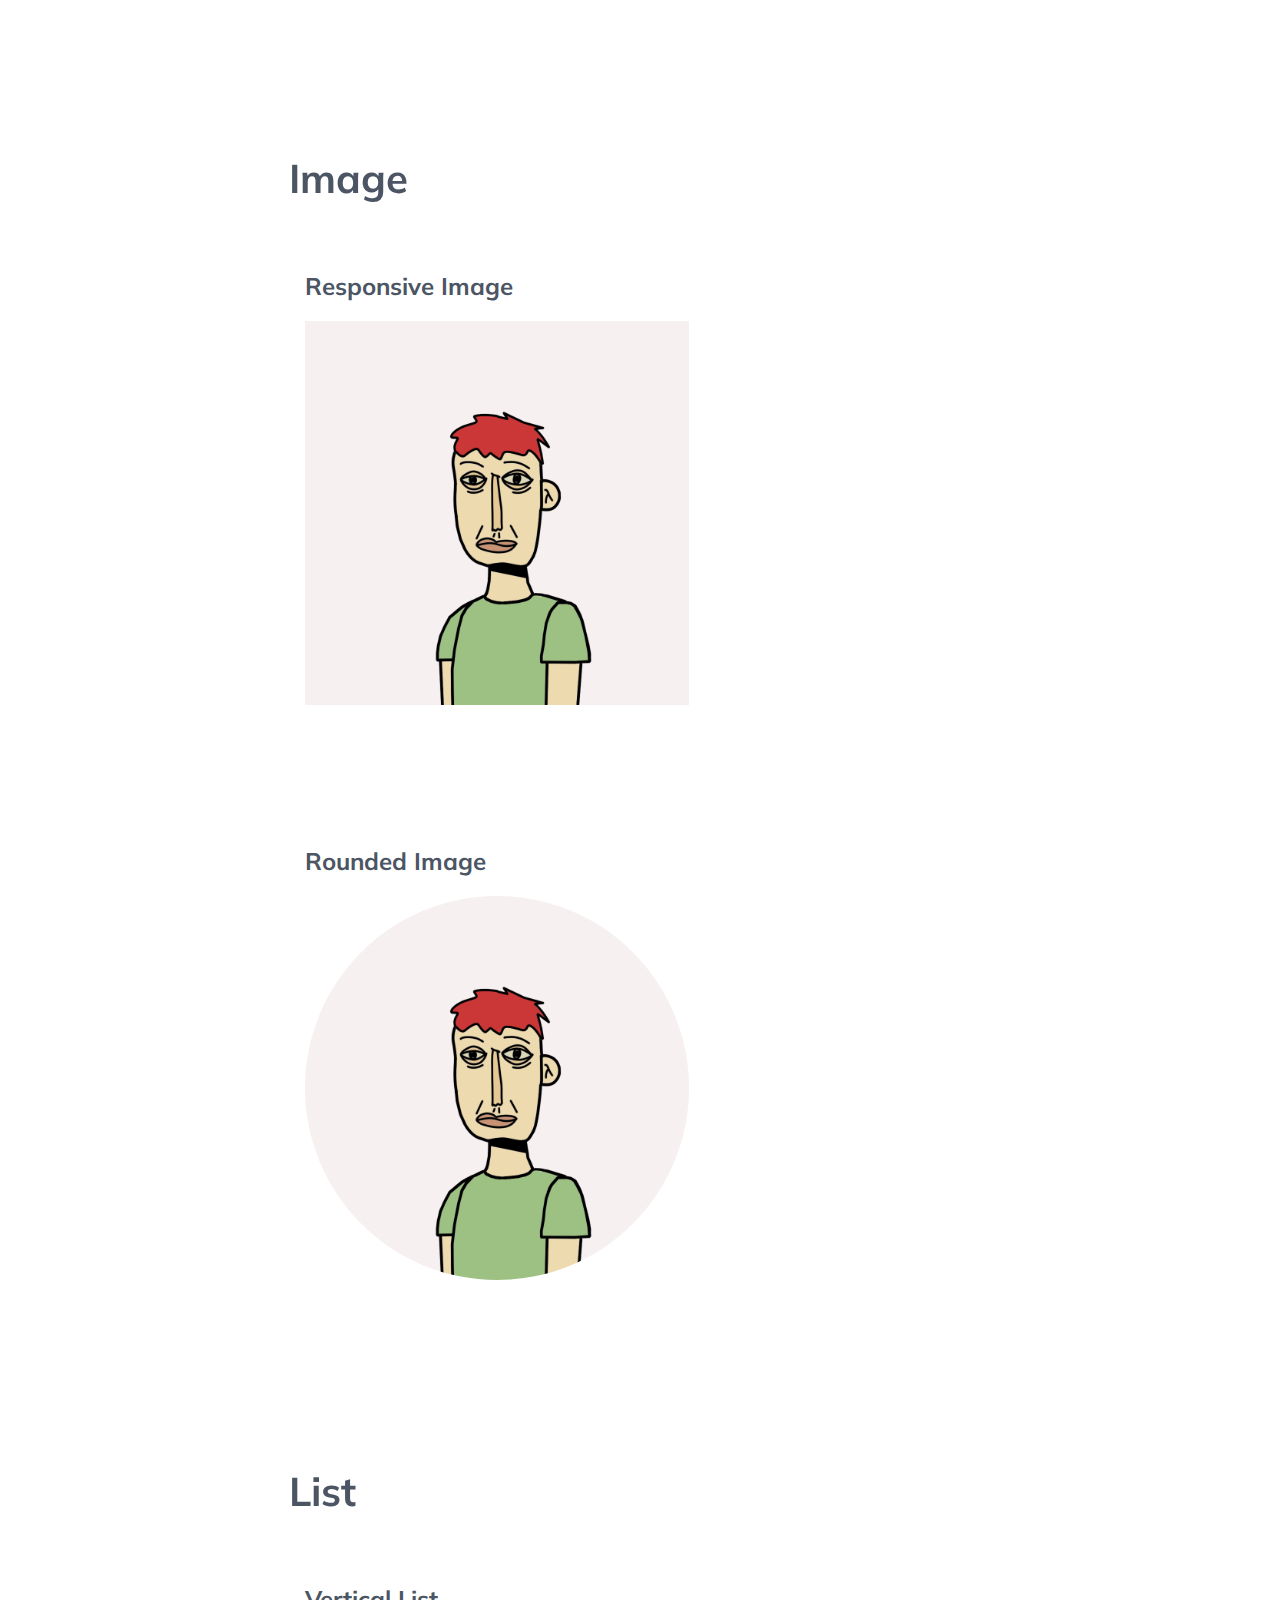
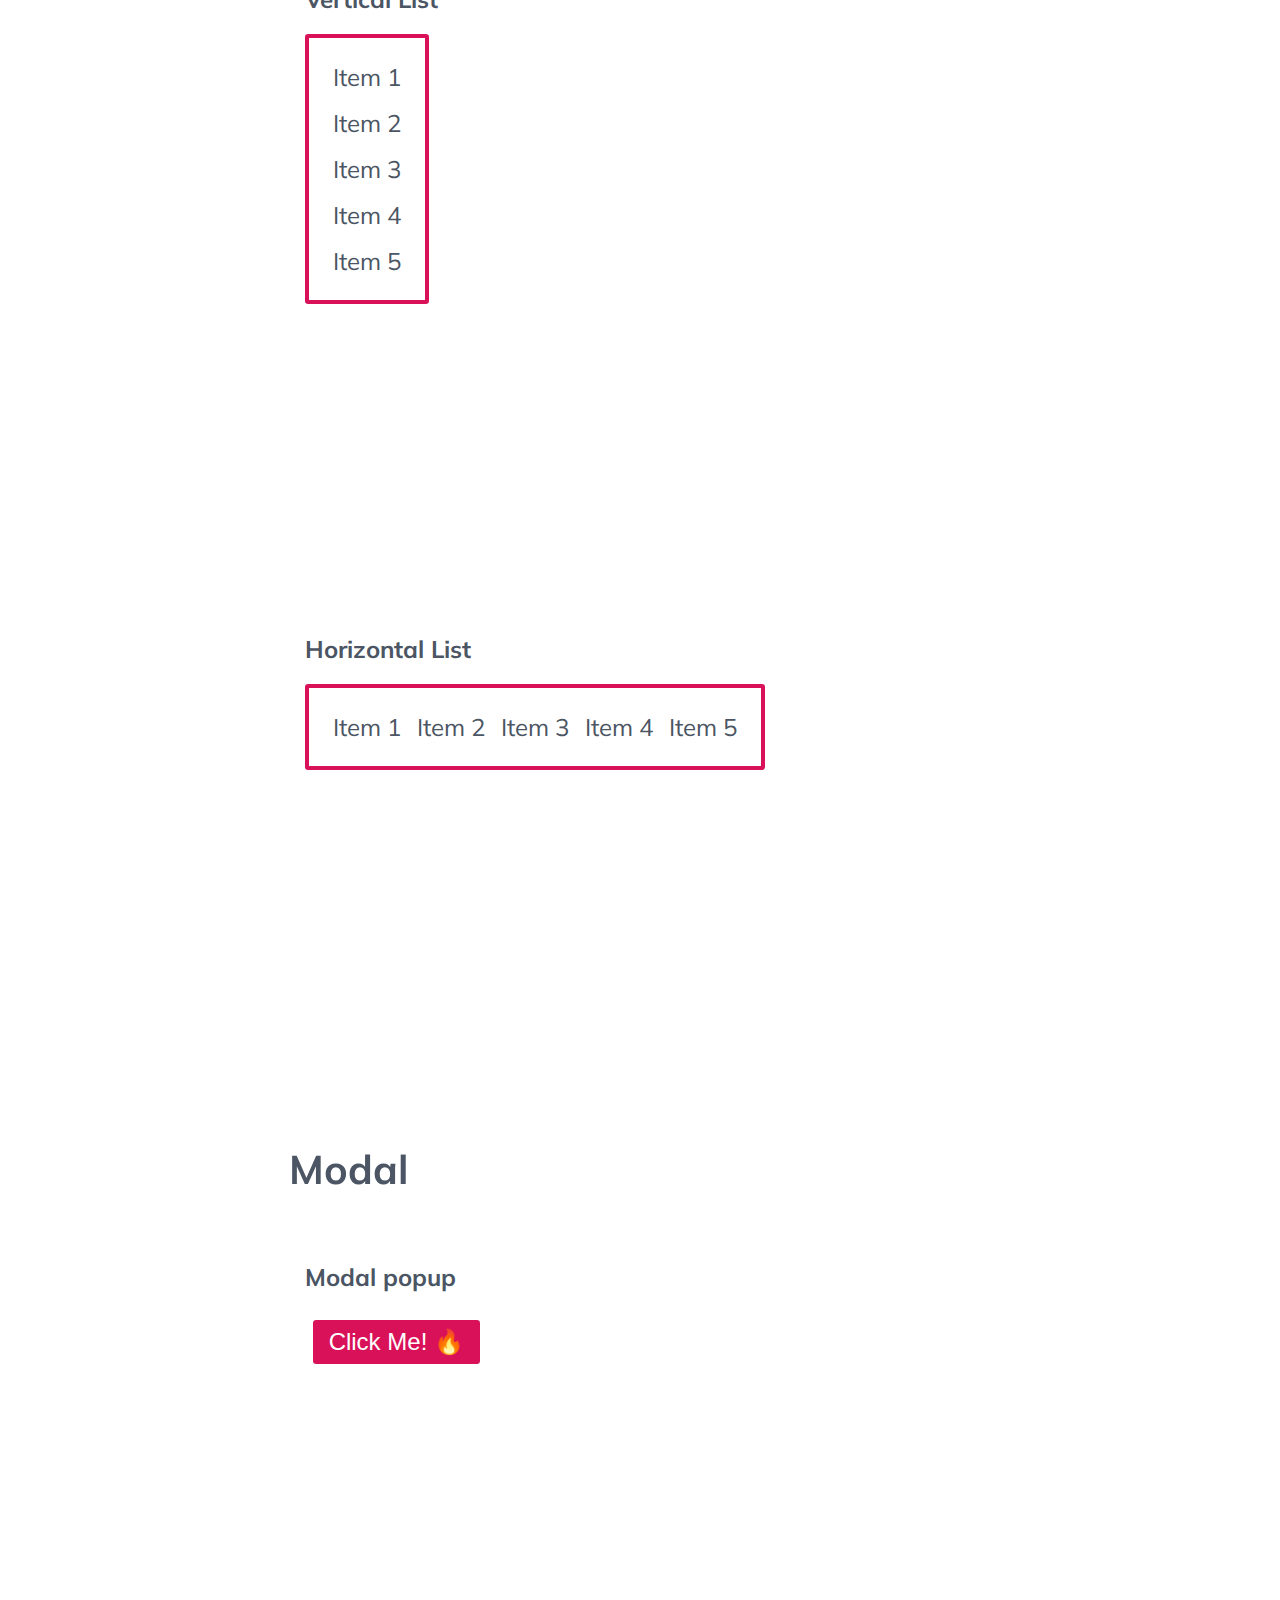
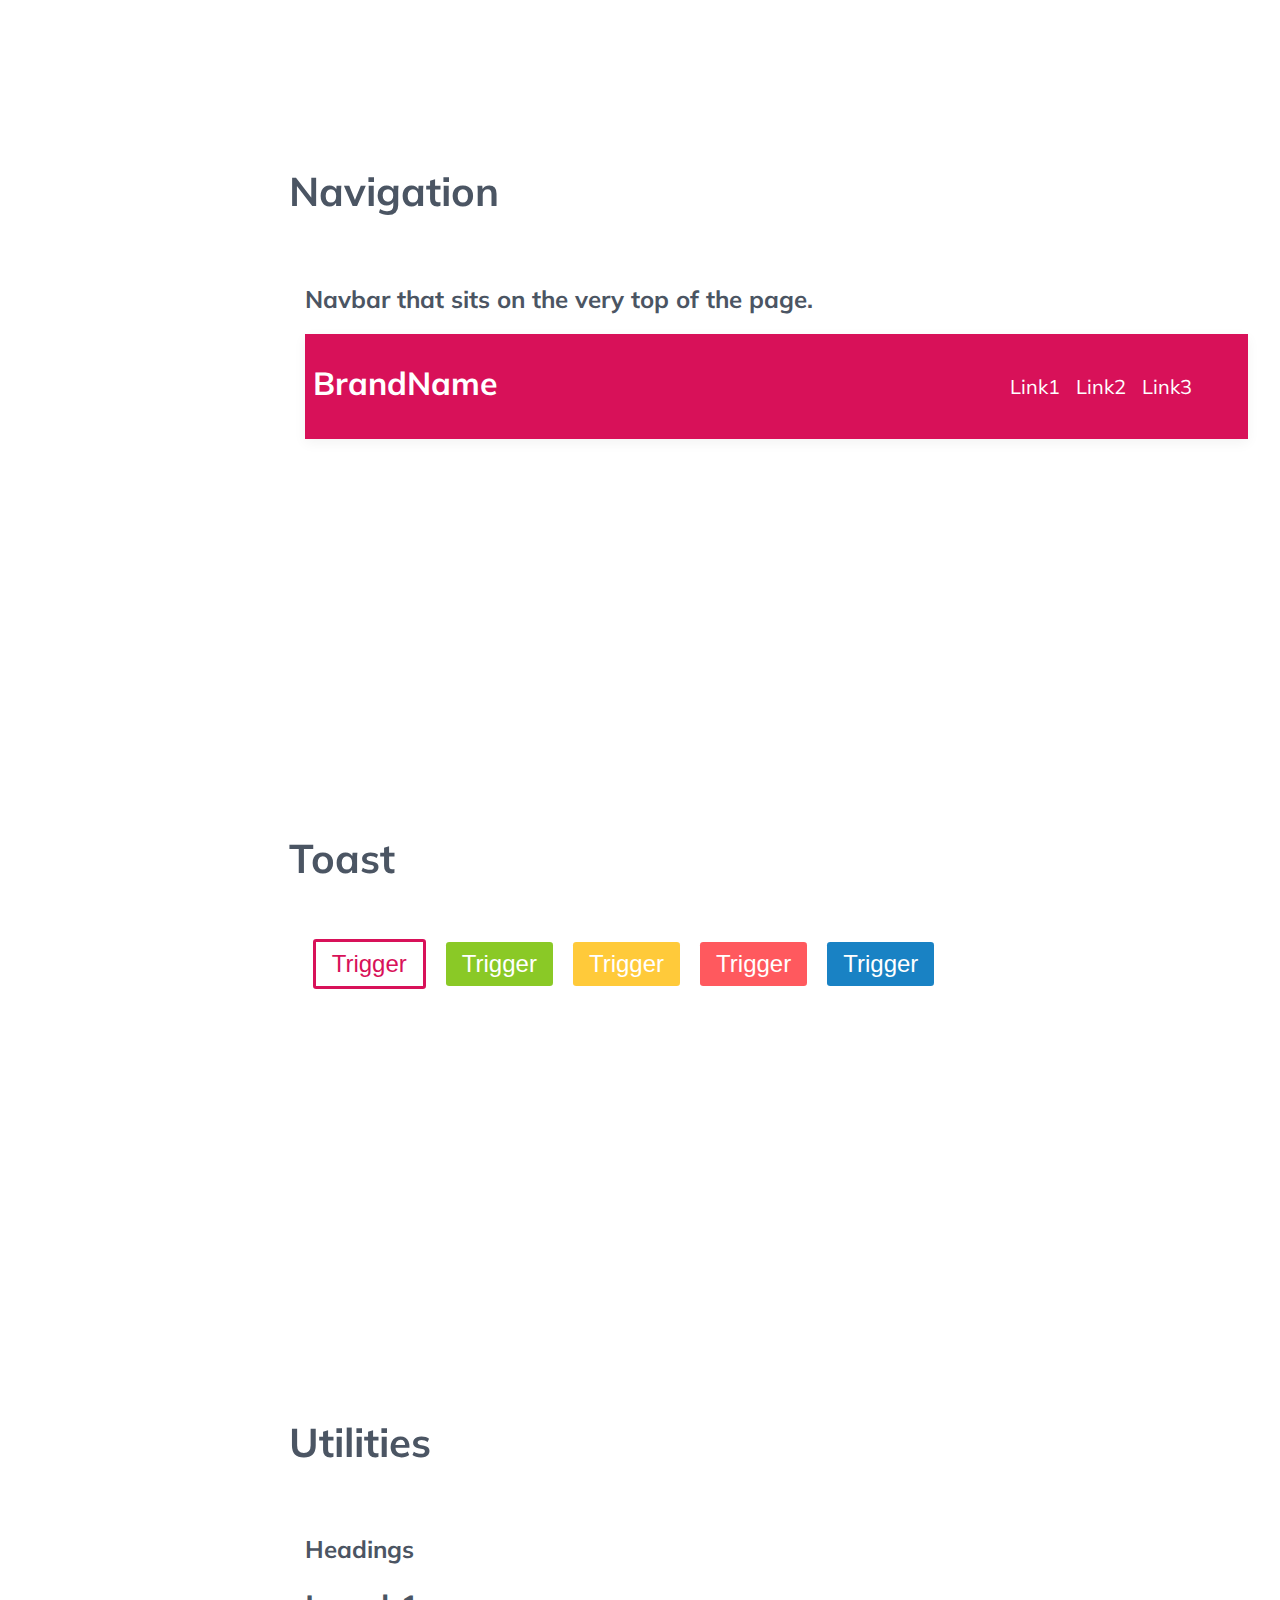
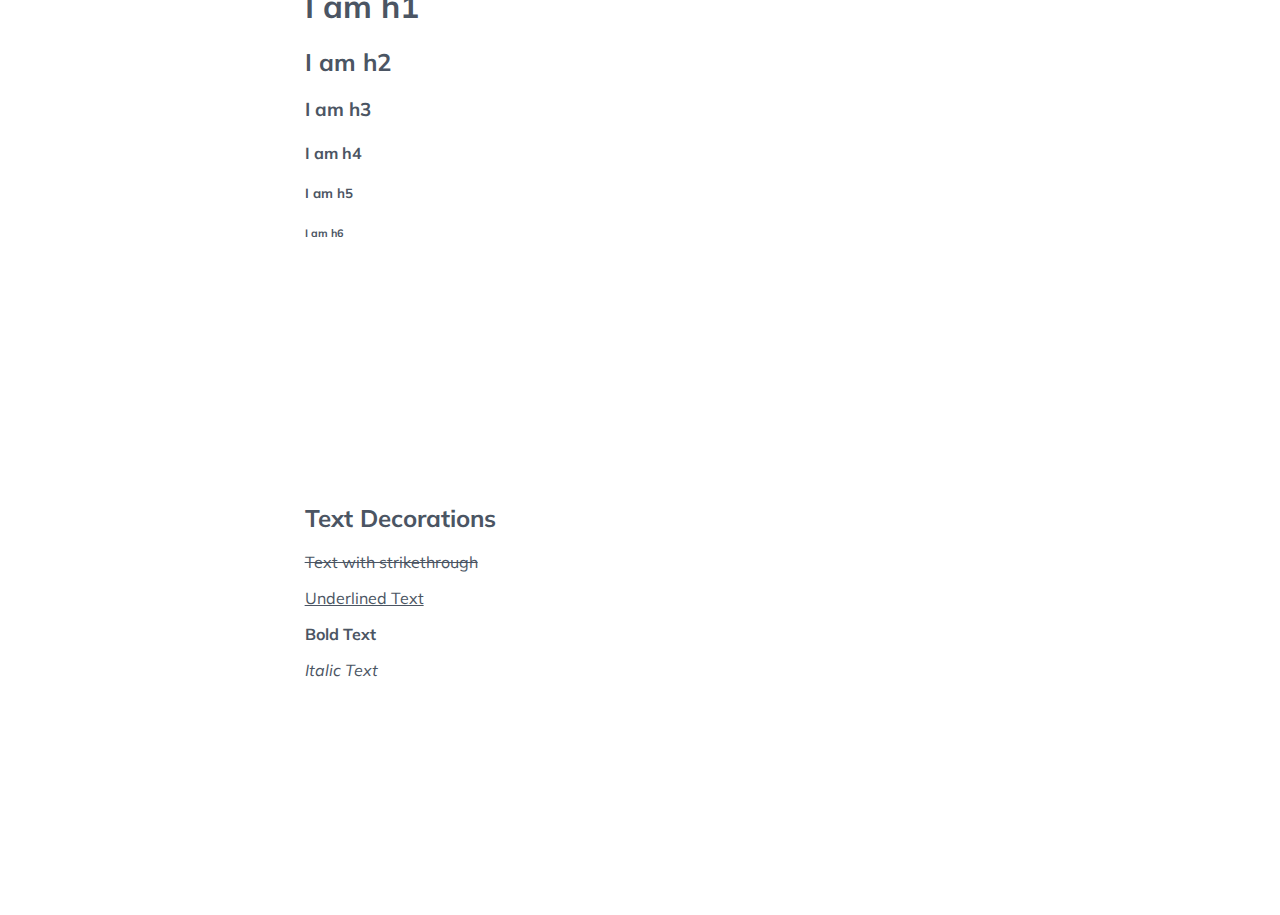
==== commit 3ccc1336: "Add mobile responsiveness" ====
--- a/documentation.html
+++ b/documentation.html
@@ -188,7 +188,7 @@
 
                 <h2>Horizontal Card</h2>
                 <div class="card-horizontal">
-                    <img class="card-img" src="resources/avatar/avatar (5).png" alt="card-image" />
+                    <img class="card-horizontal-img" src="resources/avatar/avatar (5).png" alt="card-image" />
                     <div class="card-horizontal-content">
                         <h2 class="card-heading">Item Name</h2>
                         <p>
@@ -199,8 +199,8 @@
                 </div>
                 <div class="code-block">
                     <iframe
-                        src="https://carbon.now.sh/embed?bg=rgba%28171%2C184%2C195%2C0%29&t=one-light&wt=none&l=htmlmixed&ds=false&dsyoff=0px&dsblur=100px&wc=true&wa=true&pv=0px&ph=0px&ln=false&fl=1&fm=Hack&fs=18px&lh=133%25&si=false&es=2x&wm=false&code=%253Cdiv%2520class%253D%2522card-horizontal%2522%253E%250A%2520%2520%253Cimg%2520class%253D%2522card-img%2522%2520src%253D%2522resources%252Favatar%252Favatar%2520%285%29.png%2522%2520alt%253D%2522card-image%2522%2520%252F%253E%250A%2520%2520%253Cdiv%2520class%253D%2522card-horizontal-content%2522%253E%250A%2520%2520%2520%2520%253Ch2%2520class%253D%2522card-heading%2522%253EItem%2520Name%253C%252Fh2%253E%250A%2509%253Cp%253ELorem%2520ipsum%2520dolor%2520sit%2520amet%2520consectetur%252C%2520adipisicing%2520elit.%2520Nostrum%2520fuga%2520dicta%2520%2509%2509aperiam%2520vitaeiste%2520omnis%2520molestiae%252C%2520corporis%2520magni.%253C%252Fp%253E%250A%2520%2520%253C%252Fdiv%253E%250A%253C%252Fdiv%253E"
-                        style="width: 1024px; height: 260px; border:0; transform: scale(1); overflow:hidden;"
+                        src="https://carbon.now.sh/embed?bg=rgba%28171%2C184%2C195%2C0%29&t=one-light&wt=none&l=htmlmixed&ds=false&dsyoff=0px&dsblur=100px&wc=true&wa=true&pv=0px&ph=0px&ln=false&fl=1&fm=Hack&fs=18px&lh=133%25&si=false&es=2x&wm=false&code=%253Cdiv%2520class%253D%2522card-horizontal%2522%253E%250A%2509%253Cimg%2520class%253D%2522card-horizontal-img%2522%2520src%253D%2522resources%252Favatar%252Favatar%2520%285%29.png%2522%2520alt%253D%2522card-image%2522%2520%252F%253E%250A%2509%253Cdiv%2520class%253D%2522card-horizontal-content%2522%253E%250A%2520%2520%2520%2520%2509%253Ch2%2520class%253D%2522card-heading%2522%253EItem%2520Name%253C%252Fh2%253E%250A%2520%2520%2520%2520%2509%253Cp%253ELorem%2520ipsum%2520dolor%2520sit%2520amet%2520consectetur%252C%2520adipisicing%2520elit.%253C%252Fp%253E%250A%2520%2520%2520%2520%253C%252Fdiv%253E%250A%253C%252Fdiv%253E"
+                        style="width: 900px; height: 260px; border:0; transform: scale(1); overflow:hidden;"
                         sandbox="allow-scripts allow-same-origin">
                     </iframe>
                 </div>
@@ -357,7 +357,7 @@
                 <div class="modal-bg">
                     <div class="modal">
                         <h2>Modal messgae</h2>
-                        <h3>Modal sub message/description</h3>
+                        <p class="modal-description">Modal sub message/description</p>
                         <button class="btn btn-primary">Sign In</button>
                         <span class="modal-close">X</span>
                     </div>
@@ -365,8 +365,8 @@
 
                 <div class="code-block">
                     <iframe
-                        src="https://carbon.now.sh/embed?bg=rgba%28171%2C184%2C195%2C0%29&t=one-light&wt=none&l=htmlmixed&ds=false&dsyoff=0px&dsblur=100px&wc=true&wa=true&pv=0px&ph=0px&ln=false&fl=1&fm=Hack&fs=18px&lh=133%25&si=false&es=2x&wm=false&code=%253Cbutton%2520class%253D%2522btn%2520btn-primary%2522%2520id%253D%2522modal-btn%2522%253EClick%2520Me%21%2520%25F0%259F%2594%25A5%253C%252Fbutton%253E%250A%253Cdiv%2520class%253D%2522modal-bg%2522%253E%250A%2520%2520%2520%2520%253Cdiv%2520class%253D%2522modal%2522%253E%250A%2520%2520%2520%2520%2520%2520%2520%2520%253Ch2%253EModal%2520messgae%253C%252Fh2%253E%250A%2520%2520%2520%2520%2520%2520%2520%2520%253Ch3%253EModal%2520sub%2520message%252Fdescription%253C%252Fh3%253E%250A%2520%2520%2520%2520%2520%2520%2520%2520%253Cbutton%2520class%253D%2522btn%2520btn-primary%2522%253ESign%2520In%253C%252Fbutton%253E%250A%2520%2520%2520%2520%2520%2520%2520%2520%253Cspan%2520class%253D%2522modal-close%2522%253EX%253C%252Fspan%253E%250A%2520%2520%2520%2520%253C%252Fdiv%253E%250A%253C%252Fdiv%253E"
-                        style="width: 773px; height: 308px; border:0; transform: scale(1); overflow:hidden;"
+                        src="https://carbon.now.sh/embed?bg=rgba%28171%2C184%2C195%2C0%29&t=one-light&wt=none&l=htmlmixed&ds=false&dsyoff=0px&dsblur=100px&wc=true&wa=true&pv=0px&ph=0px&ln=false&fl=1&fm=Hack&fs=18px&lh=133%25&si=false&es=2x&wm=false&code=%253Ch2%253EModal%2520popup%253C%252Fh2%253E%250A%253Cbutton%2520class%253D%2522btn%2520btn-primary%2522%2520id%253D%2522modal-btn%2522%253EClick%2520Me%21%2520%25F0%259F%2594%25A5%253C%252Fbutton%253E%250A%253Cdiv%2520class%253D%2522modal-bg%2522%253E%250A%2520%2520%2520%2520%253Cdiv%2520class%253D%2522modal%2522%253E%250A%2520%2520%2520%2520%2520%2520%2520%2520%253Ch2%253EModal%2520messgae%253C%252Fh2%253E%250A%2520%2520%2520%2520%2520%2520%2520%2520%253Cp%2520class%253D%2522modal-description%2522%253EModal%2520sub%2520message%252Fdescription%253C%252Fp%253E%250A%2520%2520%2520%2520%2520%2520%2520%2520%253Cbutton%2520class%253D%2522btn%2520btn-primary%2522%253ESign%2520In%253C%252Fbutton%253E%250A%2520%2520%2520%2520%2520%2520%2520%2520%253Cspan%2520class%253D%2522modal-close%2522%253EX%253C%252Fspan%253E%250A%2520%2520%2520%2520%253C%252Fdiv%253E%250A%253C%252Fdiv%253E"
+                        style="width: 812px; height: 310px; border:0; transform: scale(1); overflow:hidden;"
                         sandbox="allow-scripts allow-same-origin">
                     </iframe>
                 </div>
--- a/style.css
+++ b/style.css
@@ -48,19 +48,6 @@
     grid-gap: 0.2rem;
 }
 
-@media screen and (max-width: 500px) {
-    .canvas{
-        grid-template-columns: 1fr;
-        grid-template-rows: 6rem 1fr;
-        grid-template-areas:
-            "nav"
-            "main";
-    }
-    .sidebar {
-        display: none;
-    }
-}
-
 .logo {
     display: flex;
 }
@@ -71,6 +58,7 @@
 
 .heading {
     font-size: 2.5rem;
+    width: 100%;
     position: sticky;
     top: 6rem;
     background: white;
@@ -91,6 +79,7 @@
 
 .code-block {
     margin: 1rem;
+    max-width: 100vw;
 }
 
 /* INSTALLING */
@@ -110,20 +99,24 @@
     display: flex;
     justify-content: space-between;
     position: fixed;
-    width: 100vw;
+    width: 100%;
     z-index: 999;
 }
 
+.logo{
+    display: flex;
+    justify-content: center;
+    align-items: center;
+}
+
 .nav-right {
-    width: 30%;
-    max-width: 400px;
+    width: max-content;
 }
 
 .nav-menu {
     display: flex;
     padding: 1rem;
     margin: 1rem;
-    justify-content: space-between;
     list-style-type: none;
     font-size: 1.25rem;
 }
@@ -152,7 +145,7 @@
 
 .sidebar-menu {
     position: sticky;
-    top: 20%;
+    top: 10%;
     list-style-type:none;
     font-size: 1.5rem;
     display: flex;
@@ -373,7 +366,7 @@
 .card {
     text-align: left;
     height: 30rem;
-    width:20%;  
+    width:15vw;  
     display: flex;
     flex-direction: column;
     margin: 1rem;
@@ -383,8 +376,8 @@
 
 .card-horizontal {
     
-    height: 15rem;
-    width:25rem;  
+    height: 20vh;
+    width: 30rem;  
     display: flex;
     flex-direction: row;
     margin: 1rem;
@@ -395,7 +388,7 @@
     border-radius: 0 0 var(--primary-radius) var(--primary-radius);
     border: 2px solid var(--primary-bgcolor);
     border-left: none;
-    padding: 0.5rem 0.5rem 0.5rem 0rem;
+    padding: 0.5rem;
     display: flex;
     flex-direction: column;
 }
@@ -410,6 +403,11 @@
     height: auto;
     width: 100%;
     border-radius: var(--primary-radius) var(--primary-radius) 0 0; 
+}
+.card-horizontal-img {
+    height: 100%;
+    width: auto;
+    border-radius: var(--primary-radius) 0 0 var(--primary-radius); 
 }
 
 .card-content {
@@ -440,6 +438,7 @@
     border: 0.5rem dashed var(--shadow-gray);
     padding: 1rem;
     margin: 1rem 0;
+    width: max-content;
 }
 
 .defination-word {
@@ -581,7 +580,7 @@
 .modal{
     position: relative;
     background-color: white;
-    width: 30%;
+    width: 50%;
     height: 30%;
     min-width: max-content;
     display: flex;
@@ -589,6 +588,11 @@
     justify-content: center;
     align-items: center;
     border-radius: var(--primary-radius);
+}
+
+.modal-description {
+    padding: 0 1rem;
+    font-size: 1.25rem;
 }
 
 .modal-close {
@@ -636,7 +640,7 @@
 
 .toast-active{
     visibility: visible;
-    right: 5rem;
+    right: 5vw;
 }
 
 .toast-success {
@@ -659,4 +663,39 @@
     background-color: var(--blue-bg);
     color: var(--blue);
     border: 0.25rem solid var(--blue);
+}
+
+@media screen and (max-width: 800px) {
+    :root{
+        font-size: 12px;
+    }
+
+    .canvas{
+        grid-template-columns: 100vw;
+        grid-template-rows: 10rem 1fr;
+        grid-template-areas:
+            "nav"
+            "main";
+    }
+    .sidebar {
+        display: none;
+    }
+
+    .nav{
+        position: fixed;
+        /* justify-content: center; */
+    }
+
+    .nav-right {
+        display: none;
+    }
+
+    .card {
+        width: auto;
+        max-width: 300px;
+    } 
+
+    .modal{
+        height: 20%;
+    }
 }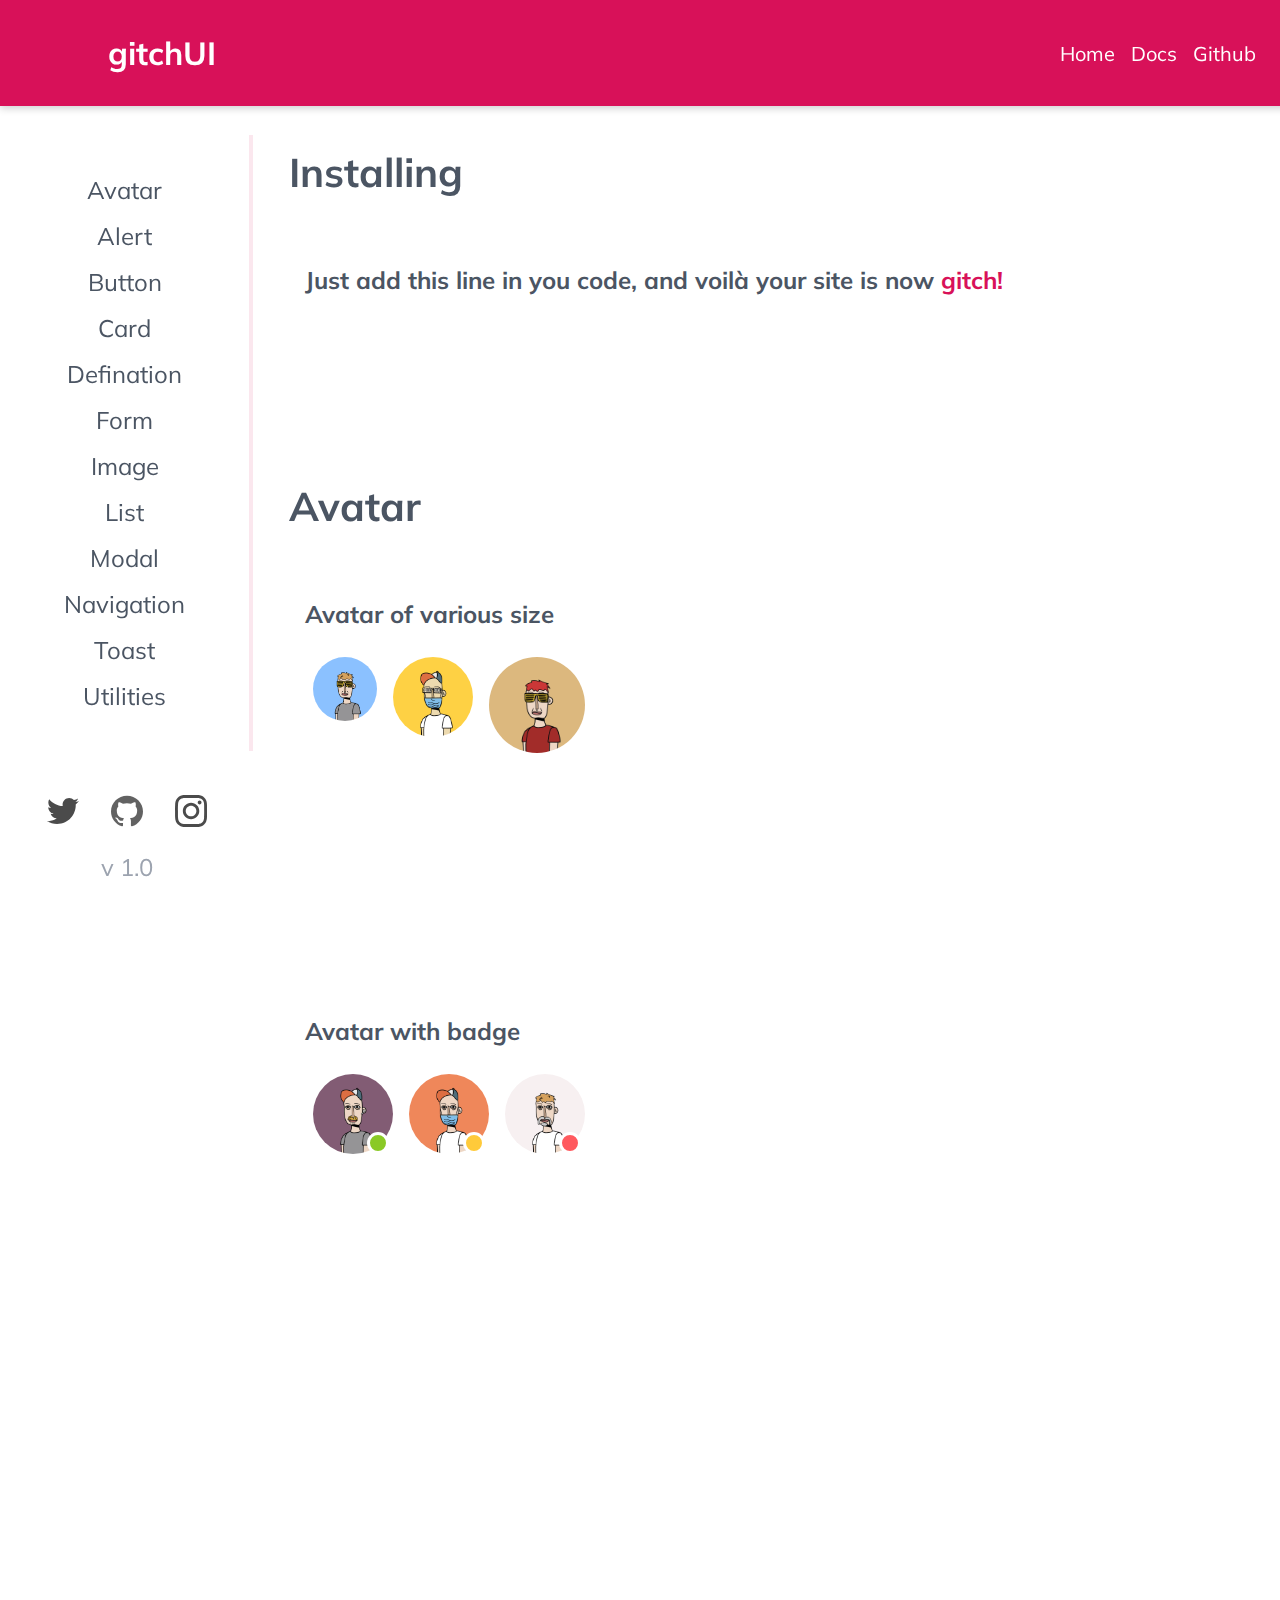
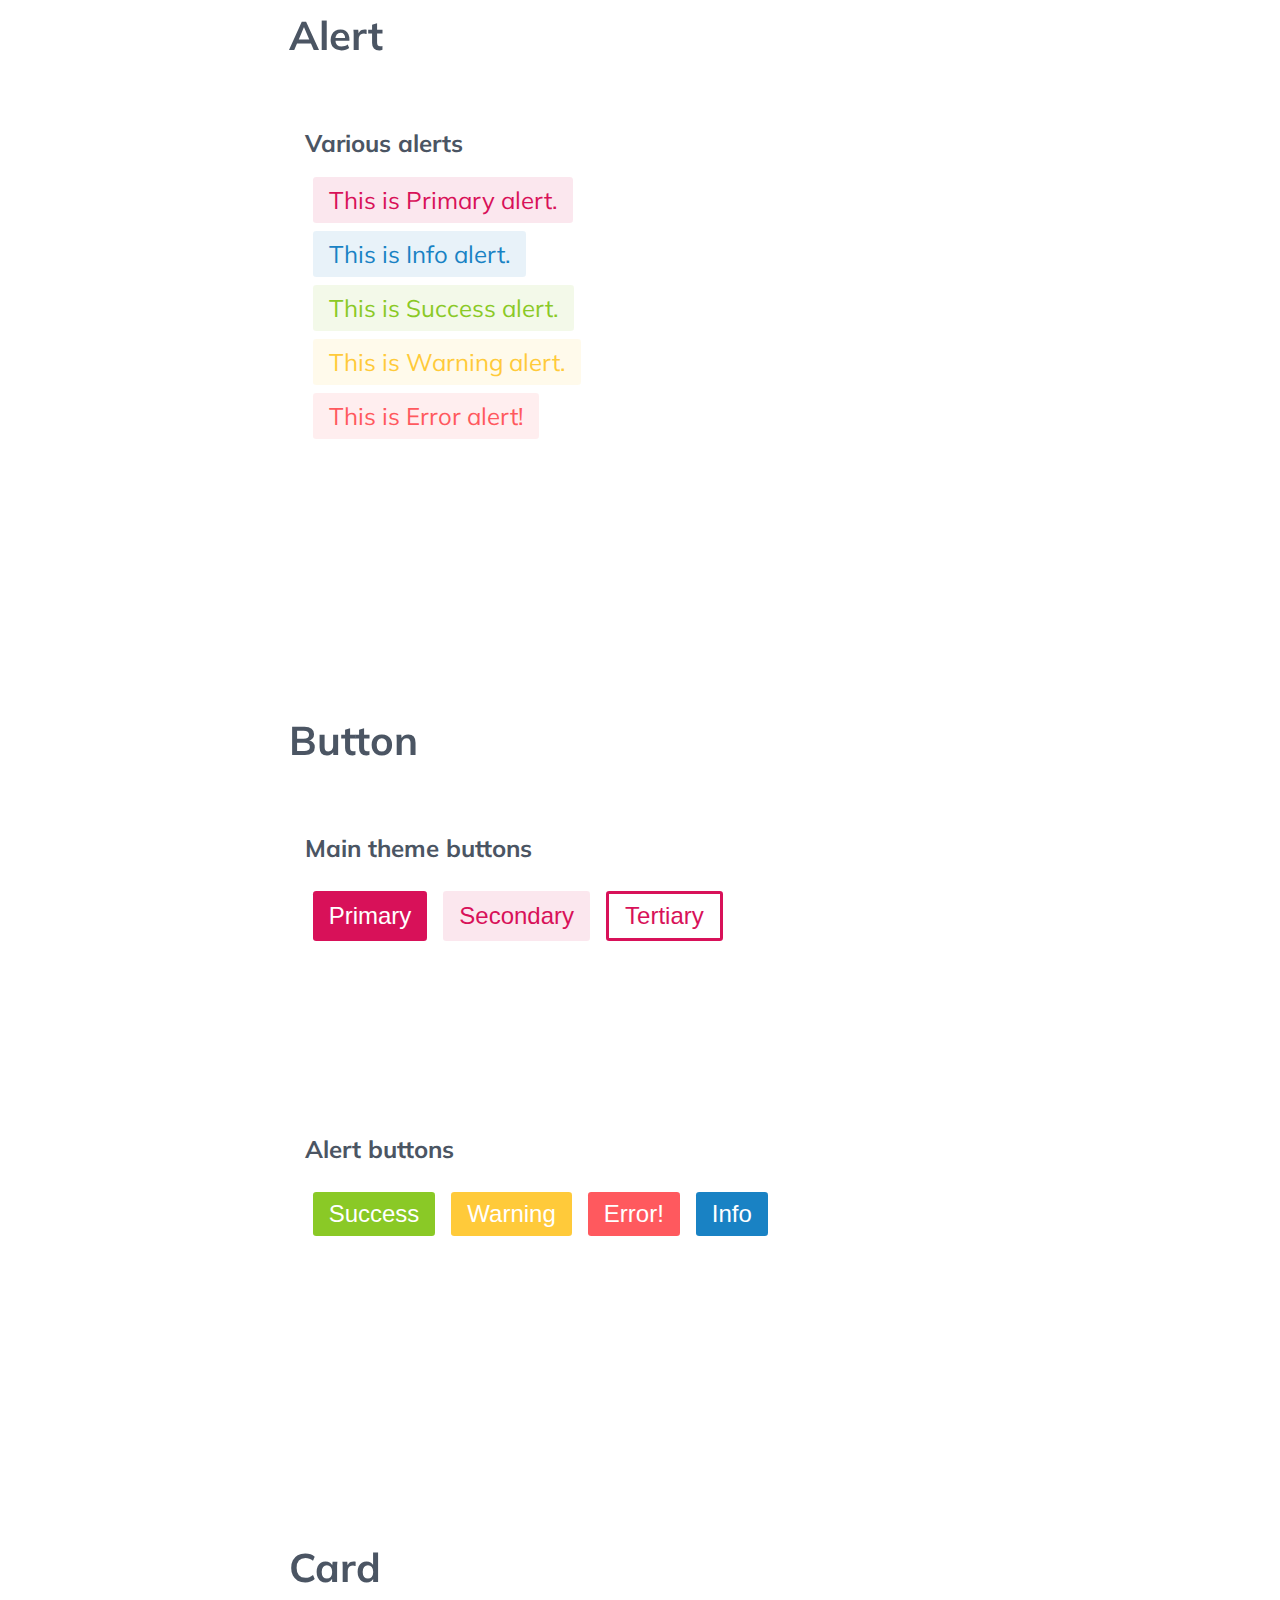
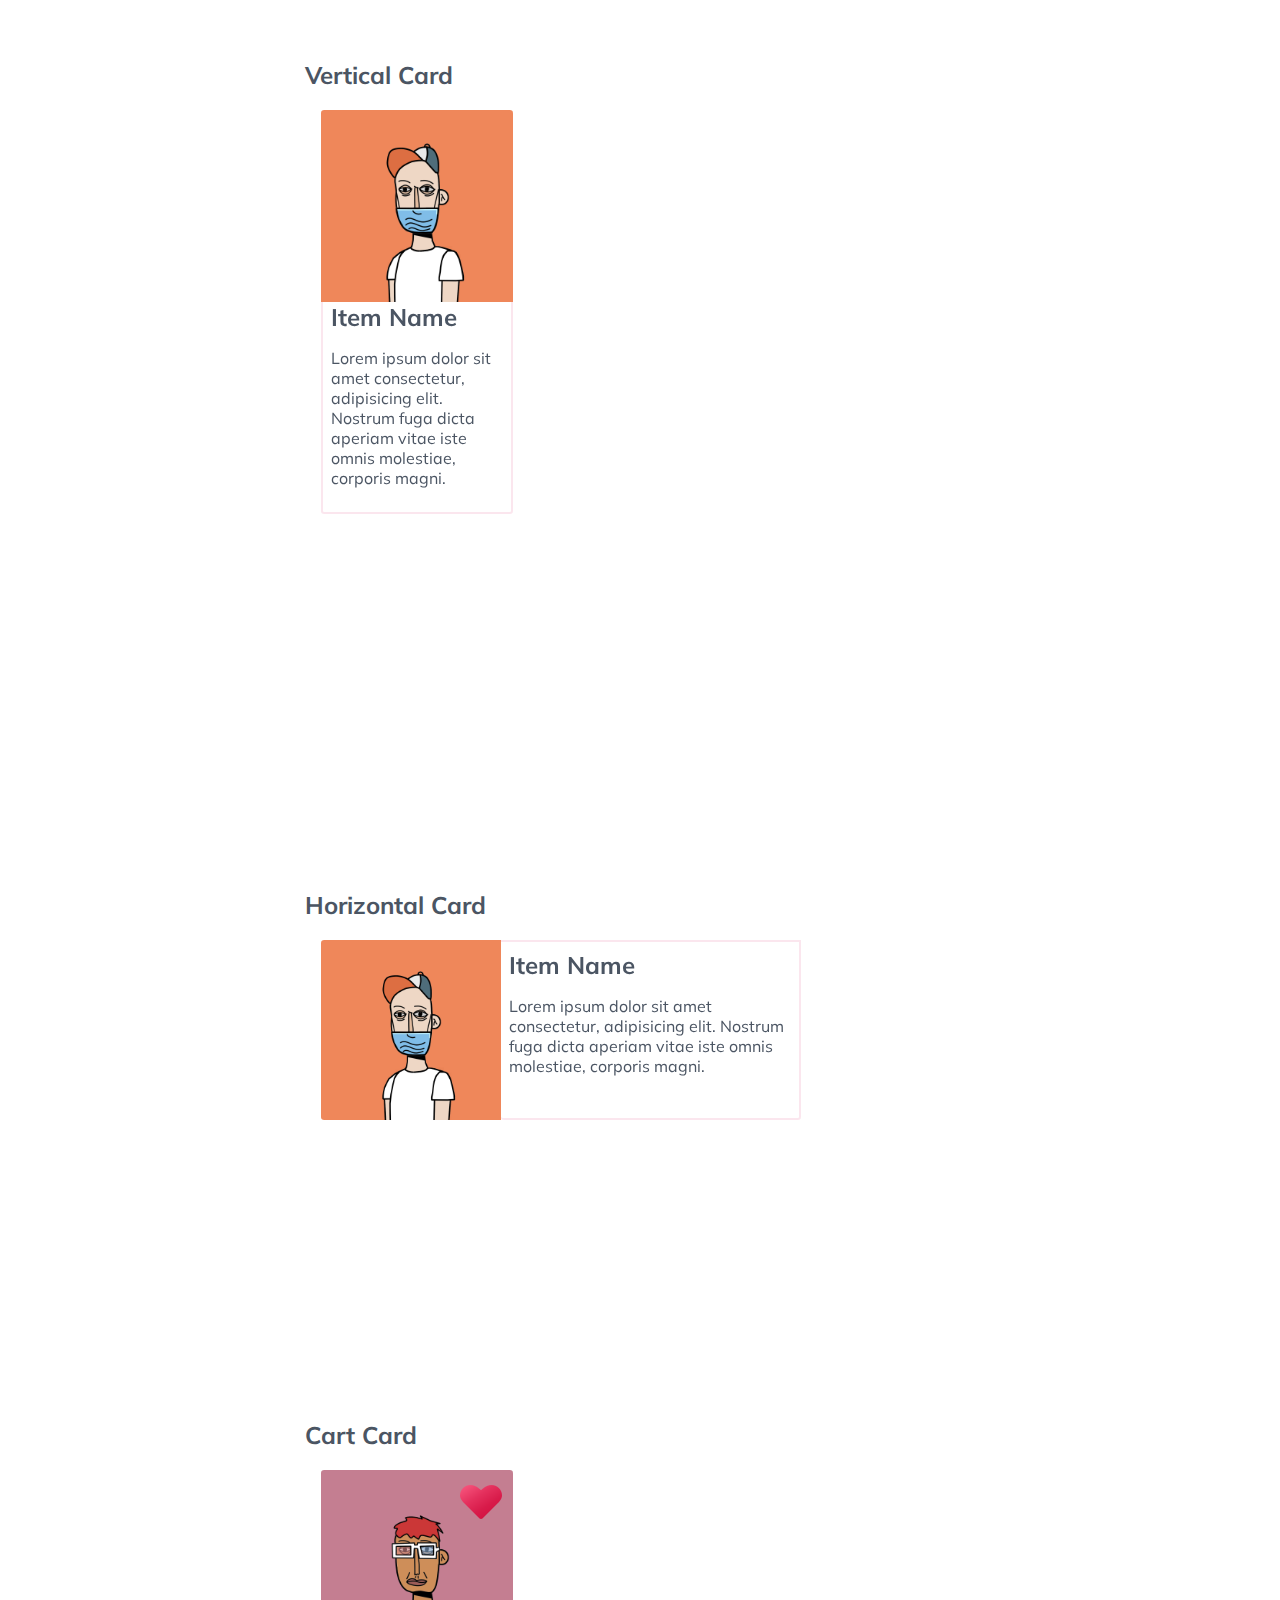
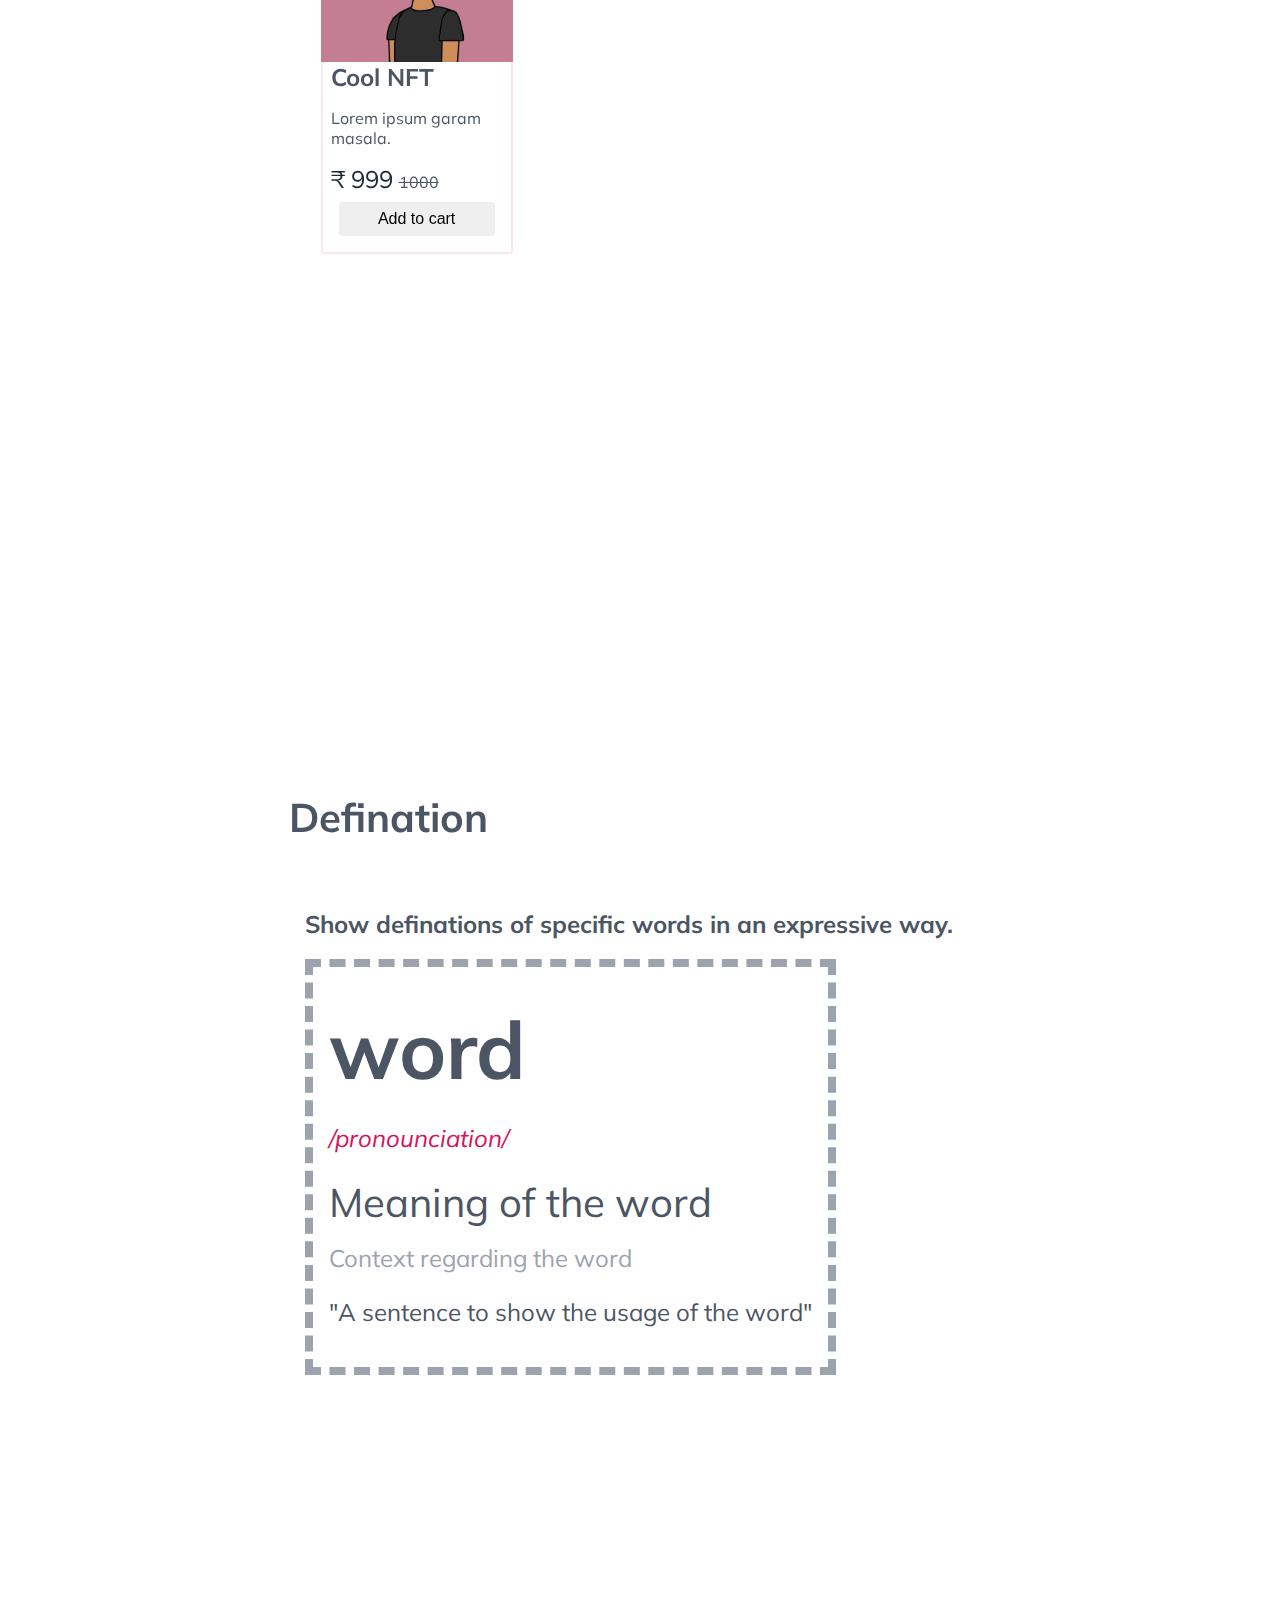
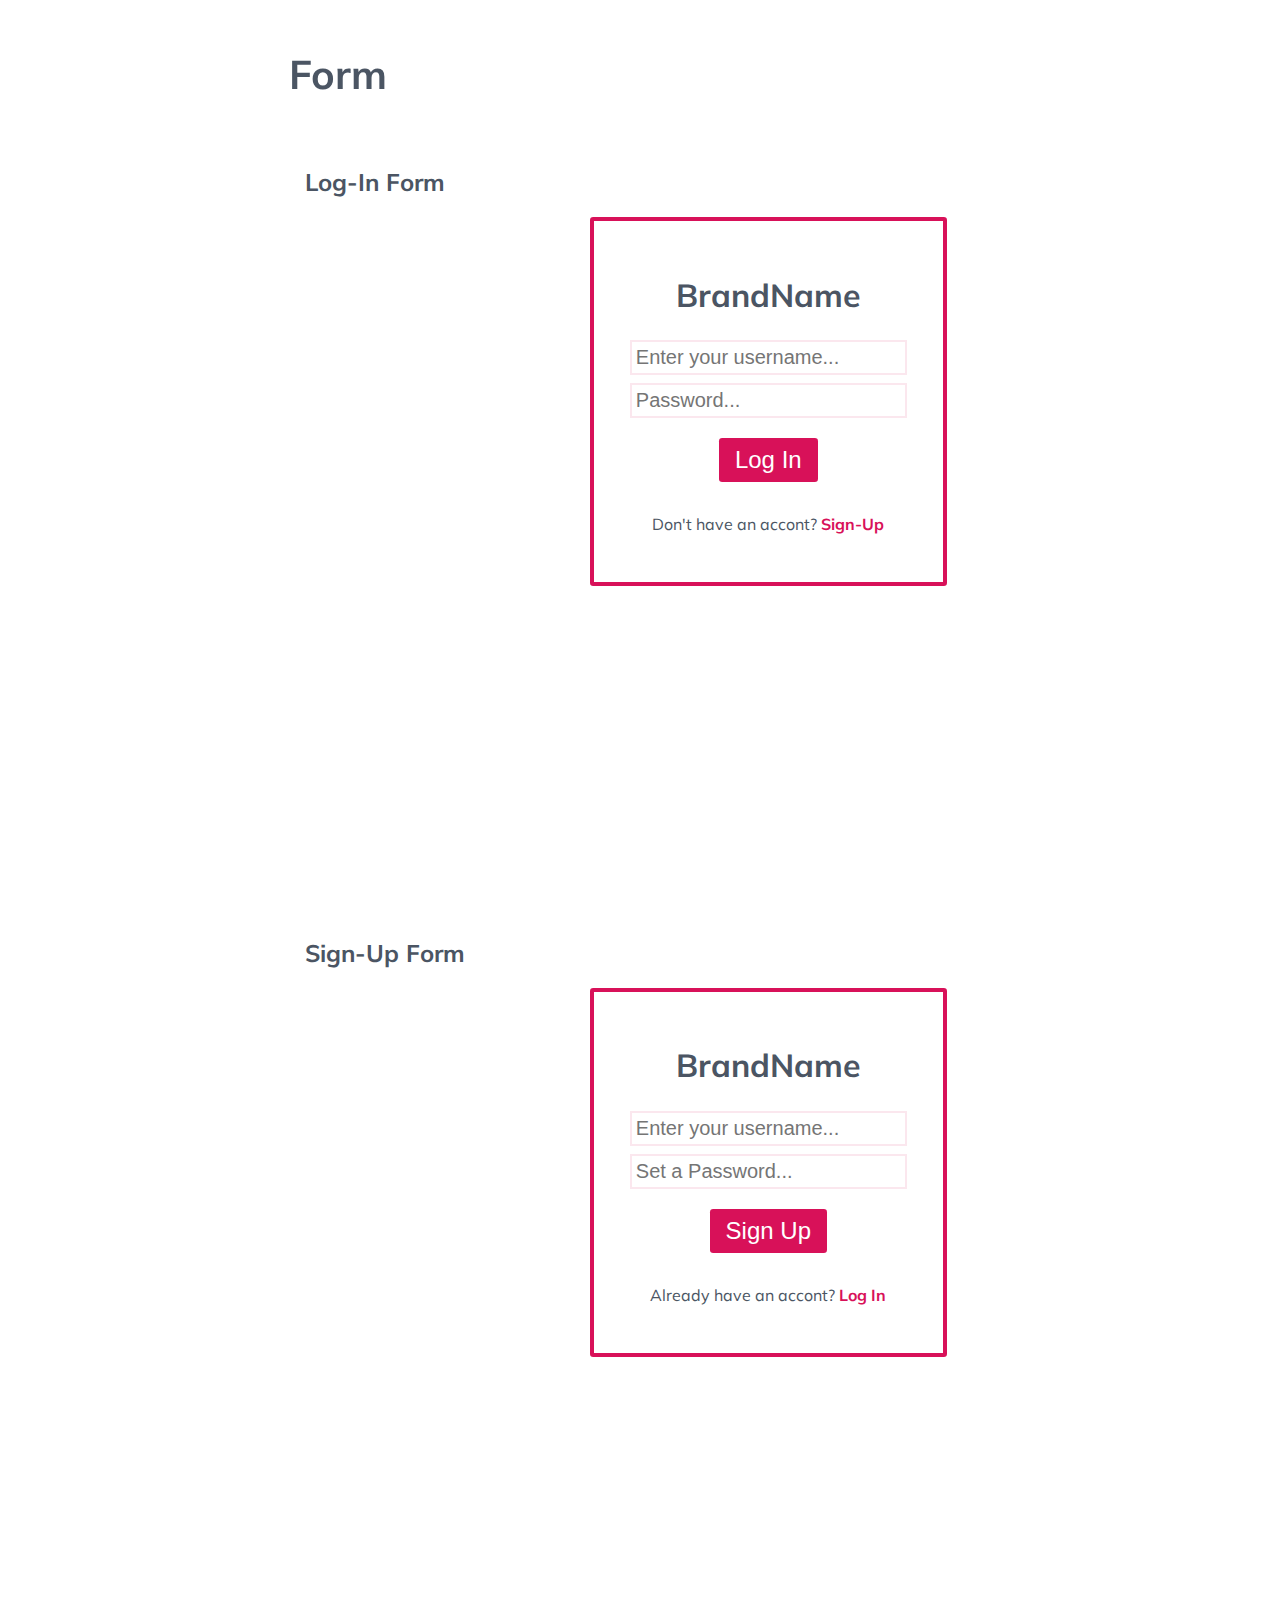
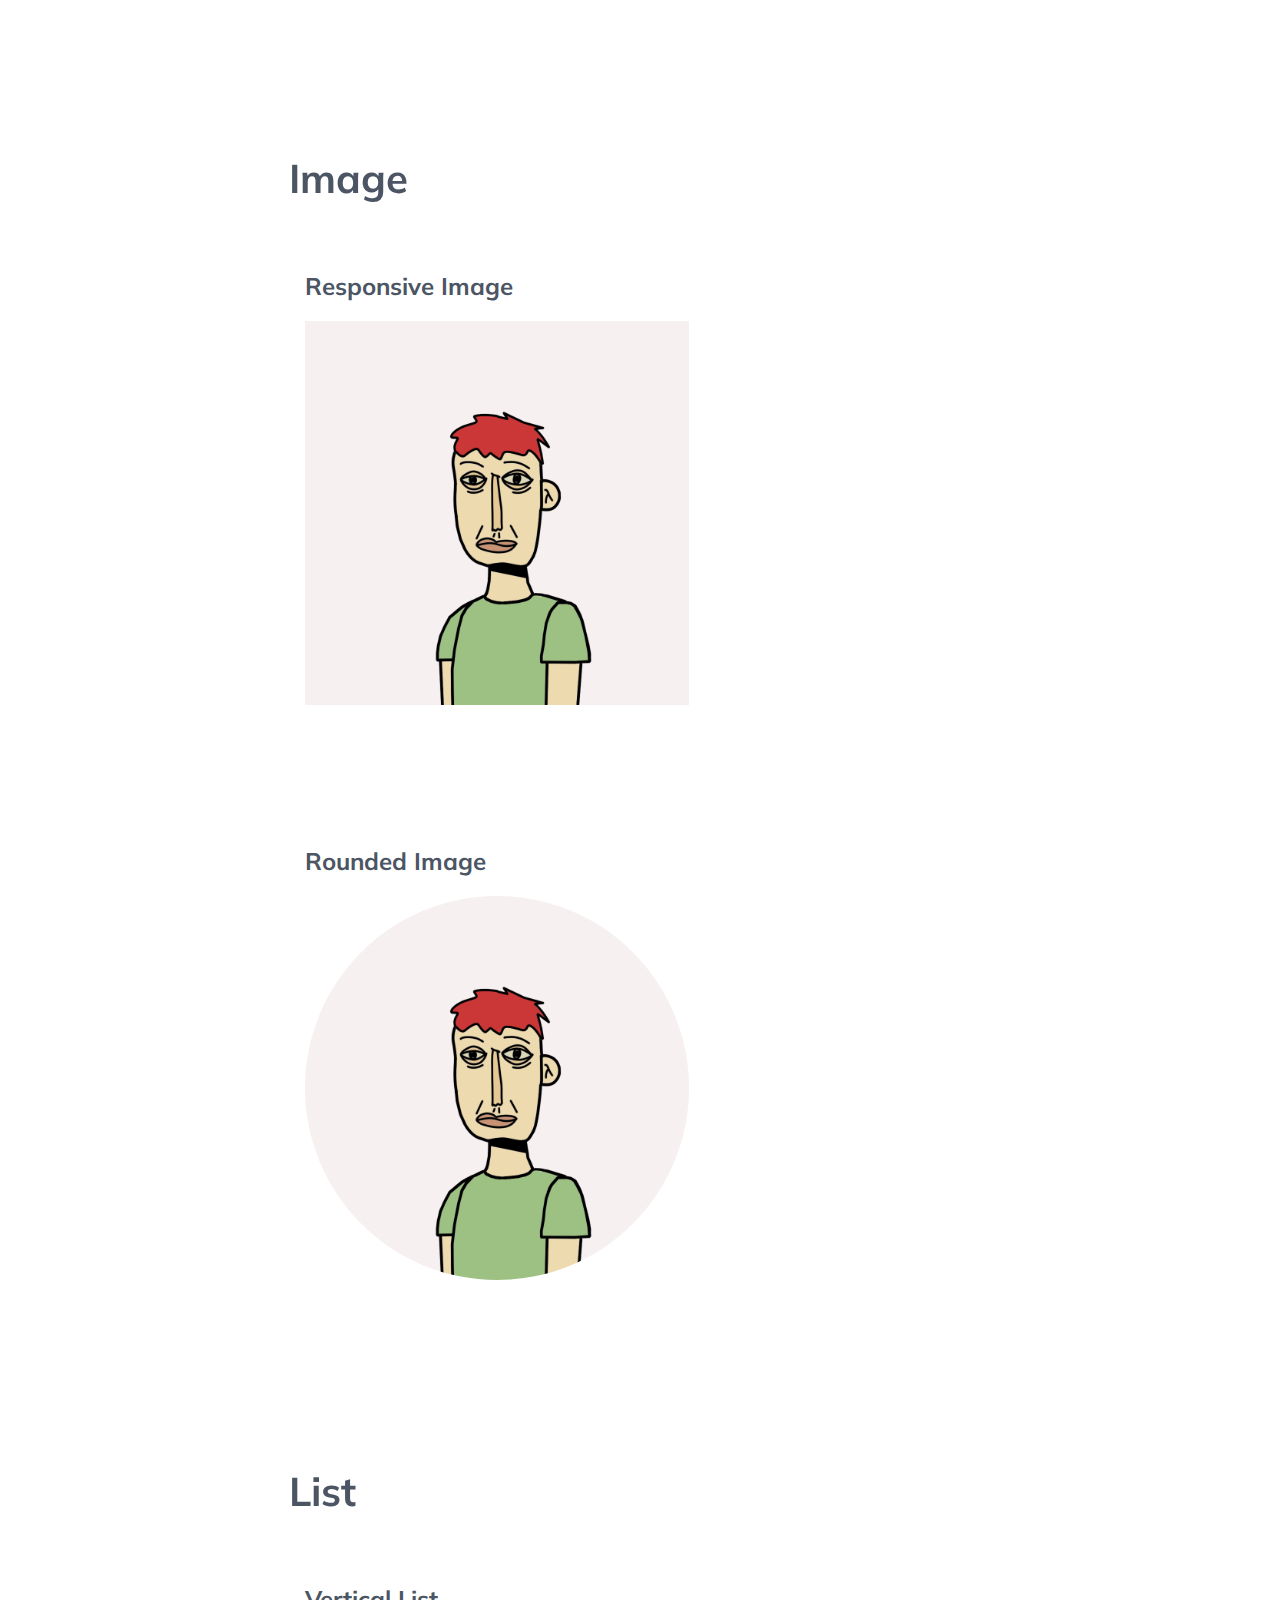
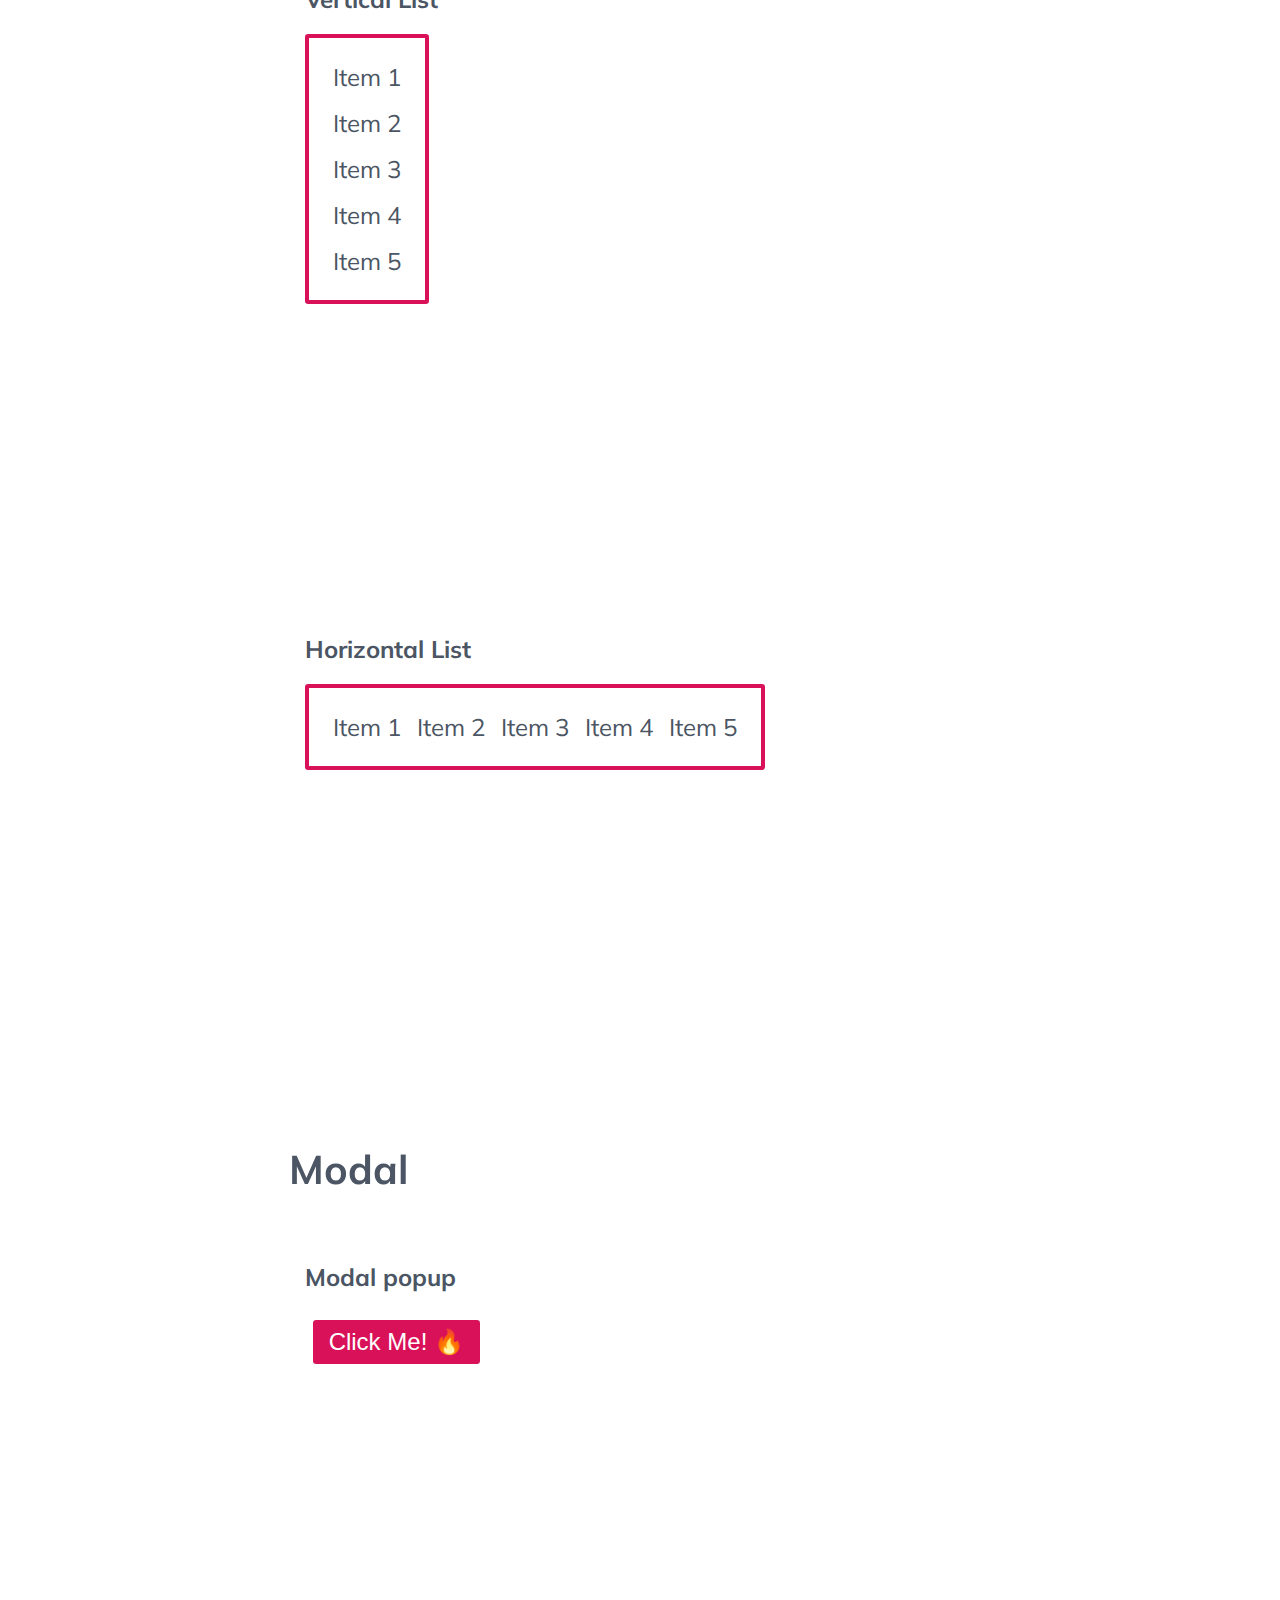
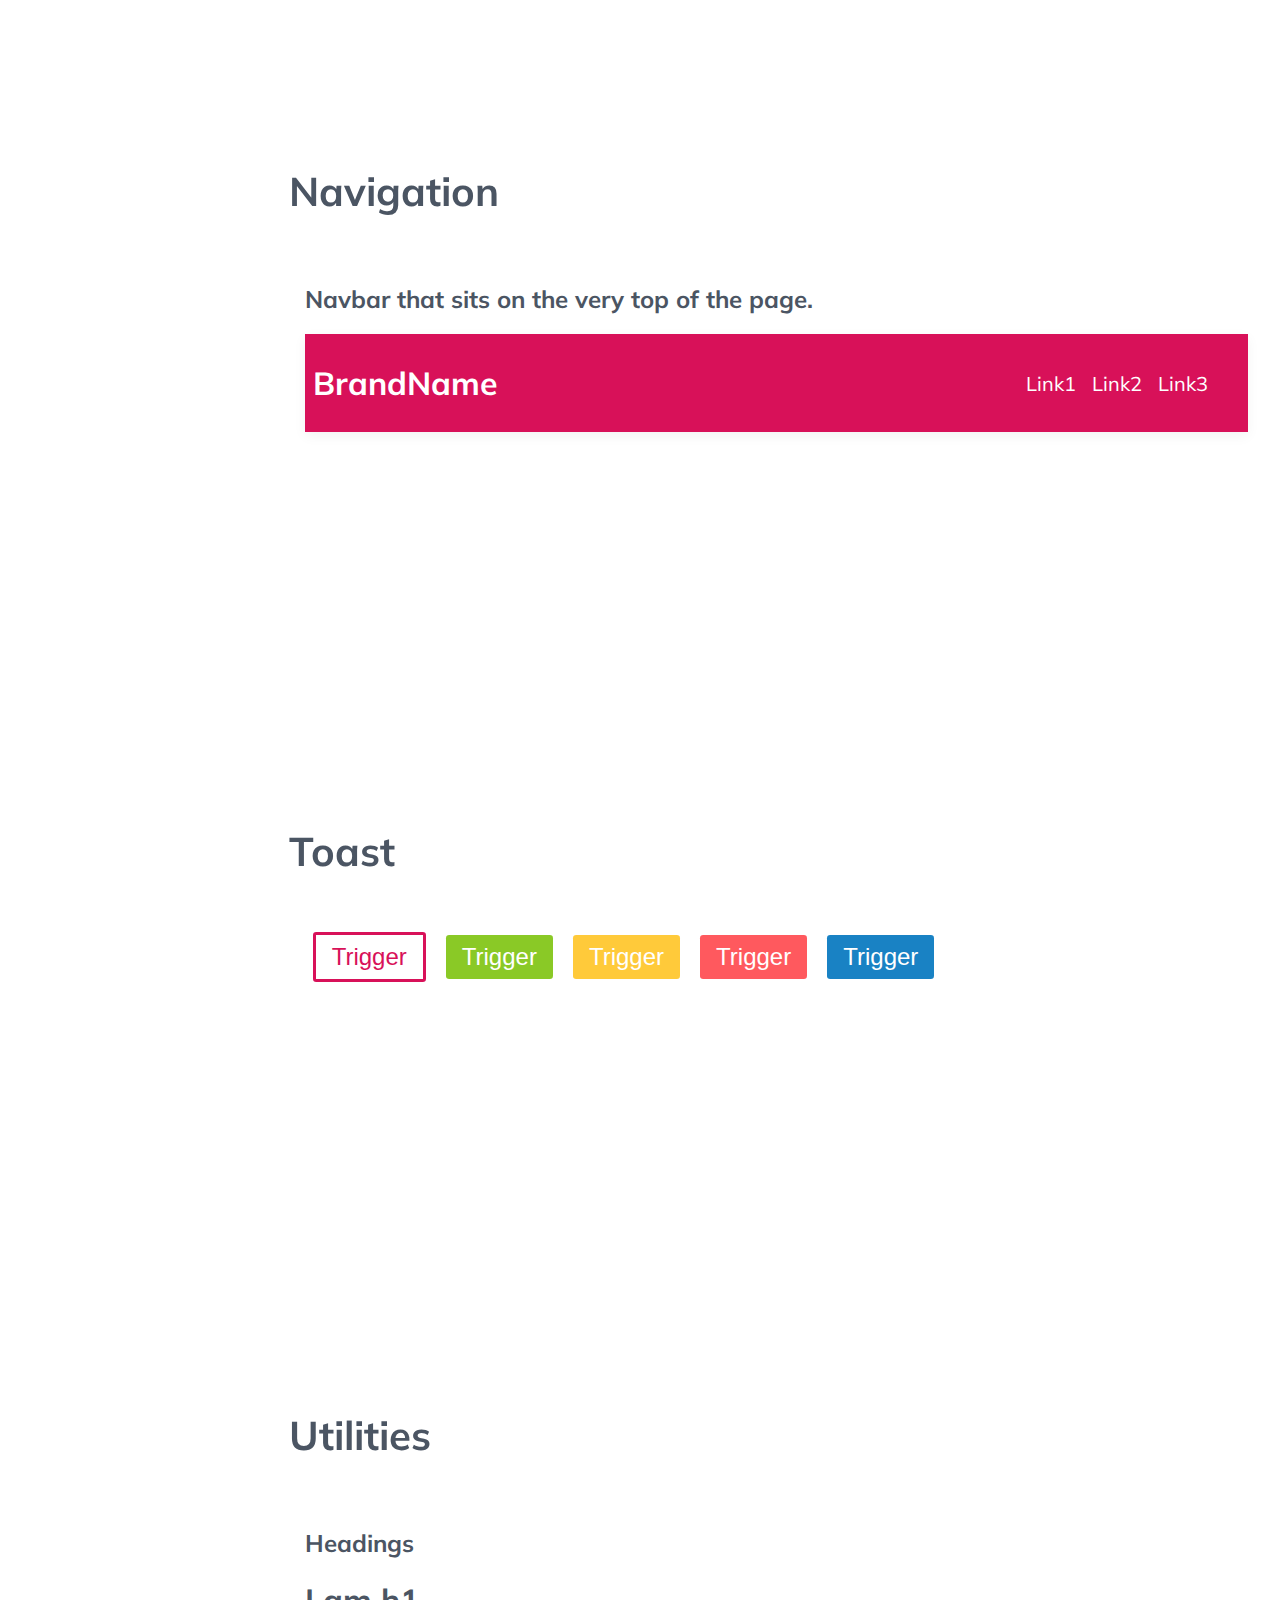
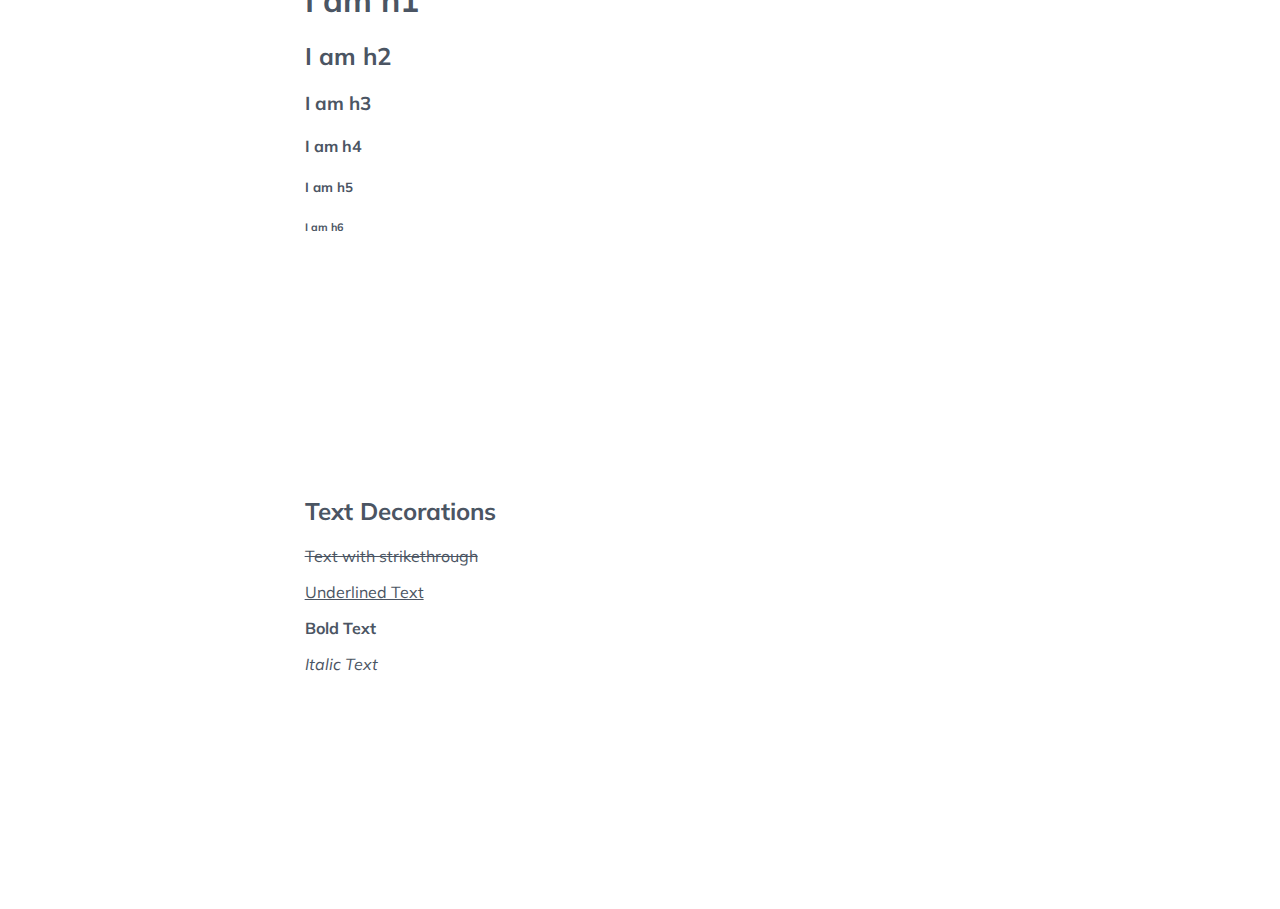
==== commit 60cbd4af: "Segregate style.css, gitchStyle.css" ====
--- a/documentation.html
+++ b/documentation.html
@@ -7,6 +7,7 @@
     <meta name="viewport" content="width=device-width, initial-scale=1.0">
     <title>gitchUI ⭐</title>
     <link rel="shortcut icon" href="/resources/title.gif">
+    <link rel="stylesheet" href="gitchStyle.css">
     <link rel="stylesheet" href="style.css">
 </head>
 
--- a/gitchStyle.css
+++ b/gitchStyle.css
@@ -0,0 +1,135 @@
+@import url('https://fonts.googleapis.com/css2?family=Mulish&display=swap');
+
+
+html{
+    scroll-behavior: smooth;
+}
+
+body {
+    font-family: 'Mulish', sans-serif;
+    margin: 0;
+}
+
+/* INDEX */
+
+.canvas{
+    height: 100vh;
+    display: grid;
+    grid-template-columns: 1fr 1fr 1fr 1fr 1fr;
+    grid-template-rows: 6rem 1fr;
+    grid-template-areas:
+        "nav nav nav nav nav"
+        "sidebar main main main main";
+    grid-gap: 0.2rem;
+}
+
+.heading {
+    font-size: 2.5rem;
+    width: 100%;
+    position: sticky;
+    top: 11vh;
+    background: white;
+    padding: 1rem 0;
+    margin: 1rem;
+    z-index: 998;
+}
+
+.code-block {
+    margin: 1rem;
+    max-width: 100vw;
+}
+
+/* INSTALLING */
+
+.primary-color {
+    color: var(--primary-color);
+}
+
+
+/* SIDEBAR */
+
+.sidebar{
+    grid-area: sidebar;
+    display: flex;
+    flex-direction: column;
+    justify-content: space-between;
+}
+
+.sidebar-menu {
+    position: sticky;
+    top: 15vh;
+    list-style-type:none;
+    font-size: 1.5rem;
+    display: flex;
+    flex-direction: column;
+    /* justify-content: center; */
+    align-items: center;
+    padding: 2rem 0;
+
+    border-right: 0.25rem solid var(--primary-bgcolor);
+}
+
+.sidebar-menu li {
+    padding: 0.5rem;
+}
+
+.sidebar-menu a {
+    text-decoration: none;
+    color: var(--gray);  
+}
+
+.sidebar-menu a:hover {
+    color: var(--primary-color);
+}
+
+.socials-menu {
+    width: 15%;
+    height: 60px;
+    position: fixed;
+    bottom: 5%;
+    background-color: white;
+
+    display: flex;
+    justify-content: space-around;
+    align-self: center;
+}
+
+.icon-social{
+    height: 2rem;
+    width: 2rem;
+    transition: 300ms ease-in-out;
+    opacity: 0.7;
+}
+
+.icon-social:hover {
+    height: 3rem;
+    width: 3rem;
+    opacity: 1;
+}
+
+.version {
+    color: var(--shadow-gray);
+    font-size: 1.5rem;
+    position: fixed;
+    bottom: 2%;
+    display: flex;
+    align-self: center;
+}
+
+@media screen and (max-width: 800px) {
+    :root{
+        font-size: 12px;
+    }
+
+    .canvas{
+        grid-template-columns: 100vw;
+        grid-template-rows: 10rem 1fr;
+        grid-template-areas:
+            "nav"
+            "main";
+    }
+
+    .sidebar {
+        display: none;
+    }
+}
--- a/style.css
+++ b/style.css
@@ -1,5 +1,3 @@
-@import url('https://fonts.googleapis.com/css2?family=Mulish&display=swap');
-
 :root {
     --primary-color: #d81159;
     --primary-bgcolor: rgba(216, 17, 89, 0.1);
@@ -19,190 +17,6 @@
 
 }
 
-html{
-    scroll-behavior: smooth;
-}
-
-body {
-    font-family: 'Mulish', sans-serif;
-    margin: 0;
-}
-
-/* HOME */
-.background{
-    height: 90%;
-    width: 100%;
-    overflow-y: hidden;
-}
-
-/* INDEX */
-
-.canvas{
-    height: 100vh;
-    display: grid;
-    grid-template-columns: 1fr 1fr 1fr 1fr 1fr;
-    grid-template-rows: 6rem 1fr;
-    grid-template-areas:
-        "nav nav nav nav nav"
-        "sidebar main main main main";
-    grid-gap: 0.2rem;
-}
-
-.logo {
-    display: flex;
-}
-
-.logo h1 {
-    margin-bottom: 1.5rem;
-}
-
-.heading {
-    font-size: 2.5rem;
-    width: 100%;
-    position: sticky;
-    top: 6rem;
-    background: white;
-    padding: 1rem 0;
-    margin: 1rem;
-    z-index: 998;
-}
-
-/* .container {
-    display: flex;
-    flex-wrap: wrap;
-} */
-
-.flex-wrapper{
-    display: flex;
-    flex-wrap: wrap;
-}
-
-.code-block {
-    margin: 1rem;
-    max-width: 100vw;
-}
-
-/* INSTALLING */
-
-.primary-color {
-    color: var(--primary-color);
-}
-
-/* NAVBAR */
-
-.nav {
-    grid-area: nav;
-    padding: 0.5rem 0.5rem;
-    background-color: var(--primary-color); 
-    box-shadow: 0 4px 12px 0 rgba(0,0,0,.05);
-    color: white;
-    display: flex;
-    justify-content: space-between;
-    position: fixed;
-    width: 100%;
-    z-index: 999;
-}
-
-.logo{
-    display: flex;
-    justify-content: center;
-    align-items: center;
-}
-
-.nav-right {
-    width: max-content;
-}
-
-.nav-menu {
-    display: flex;
-    padding: 1rem;
-    margin: 1rem;
-    list-style-type: none;
-    font-size: 1.25rem;
-}
-
-.nav-menu a {
-        text-decoration: none;
-        color: white;
-}
-
-.nav-menu li {
-    margin-right: 1rem;
-}
-.nav-menu a:hover{
-    font-weight: bold;
-    text-decoration: underline;
-}
-
-/* SIDEBAR */
-
-.sidebar{
-    grid-area: sidebar;
-    display: flex;
-    flex-direction: column;
-    justify-content: space-between;
-}
-
-.sidebar-menu {
-    position: sticky;
-    top: 10%;
-    list-style-type:none;
-    font-size: 1.5rem;
-    display: flex;
-    flex-direction: column;
-    /* justify-content: center; */
-    align-items: center;
-    padding: 2rem 0;
-
-    border-right: 0.25rem solid var(--primary-bgcolor);
-}
-
-.sidebar-menu li {
-    padding: 0.5rem;
-}
-
-.sidebar-menu a {
-    text-decoration: none;
-    color: var(--gray);  
-}
-
-.sidebar-menu a:hover {
-    color: var(--primary-color);
-}
-
-.socials-menu {
-    width: 15%;
-    height: 60px;
-    position: fixed;
-    bottom: 5%;
-
-    display: flex;
-    justify-content: space-around;
-    align-self: center;
-}
-
-.icon-social{
-    height: 2rem;
-    width: 2rem;
-    transition: 300ms ease-in-out;
-    opacity: 0.7;
-}
-
-.icon-social:hover {
-    height: 3rem;
-    width: 3rem;
-    opacity: 1;
-}
-
-.version {
-    color: var(--shadow-gray);
-    font-size: 1.5rem;
-    position: fixed;
-    bottom: 2%;
-    display: flex;
-    align-self: center;
-}
-
 /* CONTAINER */
 
 .main-container {
@@ -219,6 +33,11 @@
 
 .avatar-container {
     max-width: 500px;
+}
+
+.flex-wrapper{
+    display: flex;
+    flex-wrap: wrap;
 }
 
 .avatar{
@@ -611,6 +430,57 @@
 
 /* NAVIGATION */
 
+/* NAVBAR */
+
+.nav {
+    grid-area: nav;
+    padding: 0.5rem 0.5rem;
+    background-color: var(--primary-color); 
+    box-shadow: 0 4px 12px 0 rgba(0,0,0,.05);
+    color: white;
+    display: flex;
+    justify-content: space-between;
+    position: fixed;
+    width: 100%;
+    height: 10vh;
+    z-index: 999;
+    box-shadow: 0 0.1rem 0.5rem rgba(0,0,0, 0.2);
+}
+
+.logo{
+    display: flex;
+    justify-content: center;
+    align-items: center;
+}
+
+.nav-right {
+    width: max-content;
+    display: flex;
+    align-items: center;
+}
+
+.nav-menu {
+    display: flex;
+    align-items: center;
+    padding: 0 1rem;
+    list-style-type: none;
+    font-size: 1.25rem;
+}
+
+.nav-menu a {
+        text-decoration: none;
+        color: white;
+}
+
+.nav-menu li {
+    margin-right: 1rem;
+}
+.nav-menu a:hover{
+    font-weight: bold;
+    text-decoration: underline;
+}
+
+
 .navbar {
     padding: 0.5rem 0.5rem;
     background-color: var(--primary-color); 
@@ -666,21 +536,6 @@
 }
 
 @media screen and (max-width: 800px) {
-    :root{
-        font-size: 12px;
-    }
-
-    .canvas{
-        grid-template-columns: 100vw;
-        grid-template-rows: 10rem 1fr;
-        grid-template-areas:
-            "nav"
-            "main";
-    }
-    .sidebar {
-        display: none;
-    }
-
     .nav{
         position: fixed;
         /* justify-content: center; */
